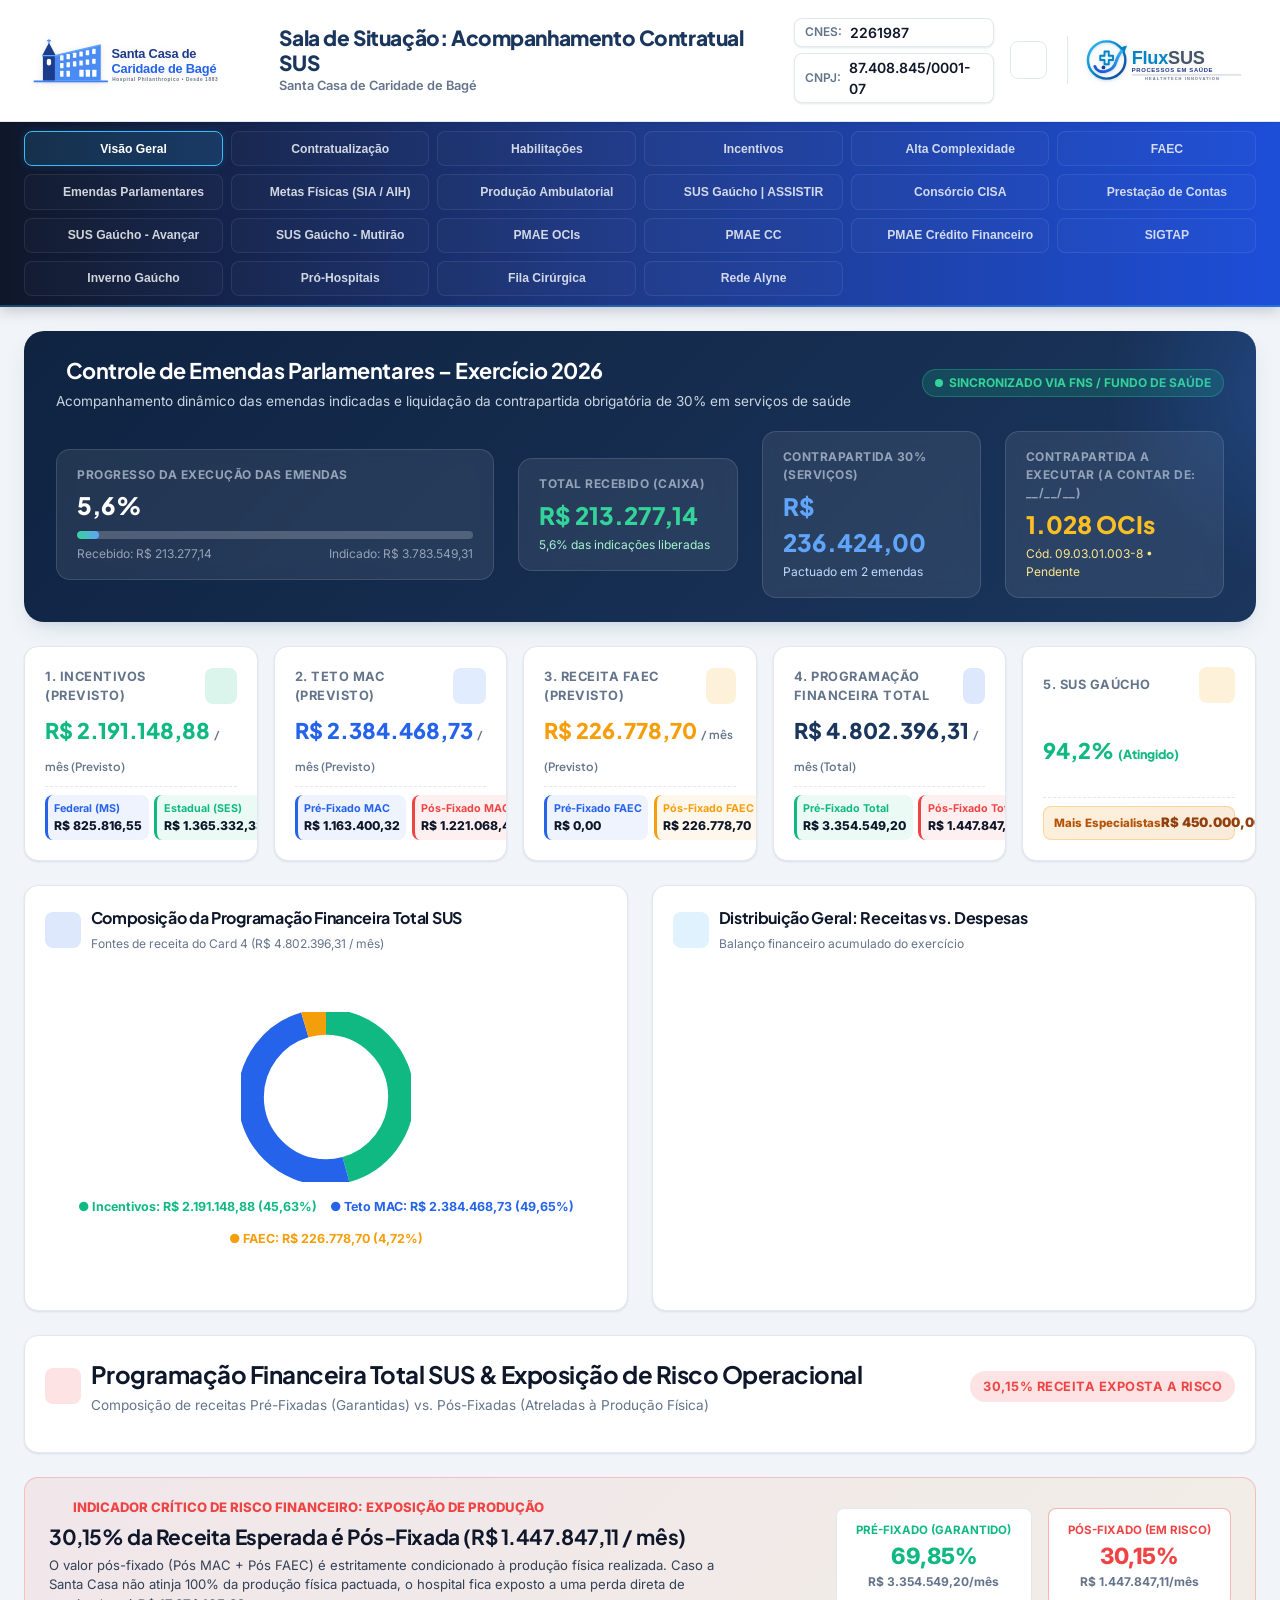
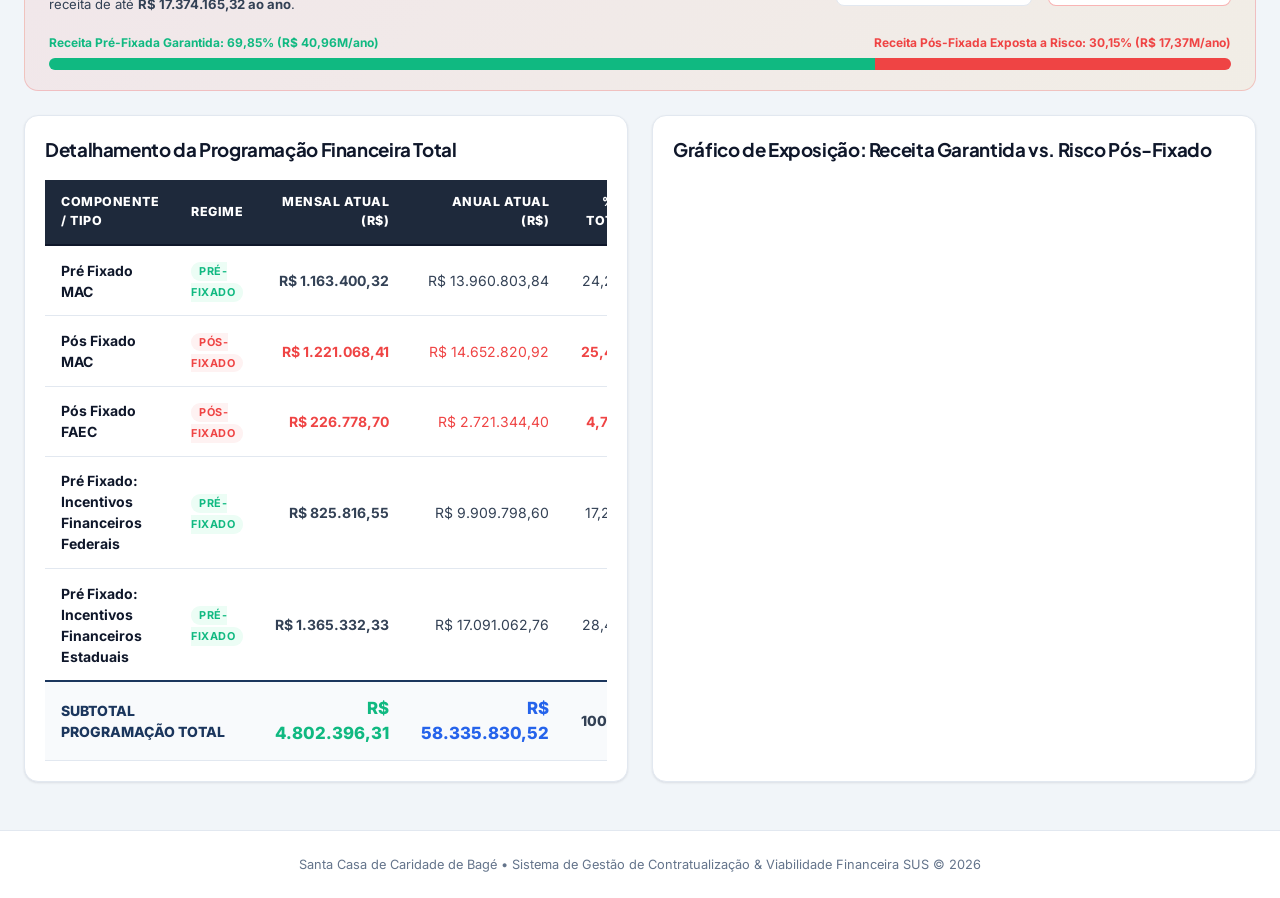
==== index.html @ f595f4ec "feat(pdf): adicionar destaque amarelo na competencia do relatorio oficial" ====
<!DOCTYPE html>
<html lang="pt-BR" data-theme="light">
<head>
  <meta charset="UTF-8">
  <meta name="viewport" content="width=device-width, initial-scale=1.0">
  <title>Sala de Situação: Acompanhamento Contratual SUS - Santa Casa de Bagé</title>
  <!-- Google Fonts & Chart.js -->
  <link rel="stylesheet" href="style.css?v=20260924_1">
  <script src="https://cdn.jsdelivr.net/npm/chart.js@4.4.1/dist/chart.umd.min.js"></script>
  <!-- Lucide Icons -->
  <script src="https://unpkg.com/lucide@latest"></script>
  <script>
    function switchTab(targetRef, tabId) {
      try {
        var idToActivate = typeof targetRef === 'string' ? targetRef : tabId;
        if (!idToActivate) return;

        // 1. Esconder todos os painéis
        var panes = document.querySelectorAll('.tab-pane');
        for (var i = 0; i < panes.length; i++) {
          panes[i].style.display = 'none';
          panes[i].classList.remove('active');
        }

        // 2. Desativar todos os botões da barra superior
        var btns = document.querySelectorAll('.tab-btn');
        for (var j = 0; j < btns.length; j++) {
          btns[j].classList.remove('active');
        }

        // 3. Exibir o painel alvo
        var targetPane = document.getElementById(idToActivate);
        if (targetPane) {
          targetPane.style.display = 'block';
          targetPane.classList.add('active');
        }

        // 4. Ativar o botão correto
        var activeBtn = null;
        if (targetRef && targetRef.nodeType === 1) {
          activeBtn = targetRef.closest ? targetRef.closest('.tab-btn') : targetRef;
        }
        if (!activeBtn) {
          activeBtn = document.querySelector('.tab-btn[data-tab="' + idToActivate + '"]');
        }
        if (activeBtn) {
          activeBtn.classList.add('active');
        }

        // 5. Suporte para especialidades do ASSISTIR & Gráficos da Visão Geral
        if (idToActivate === 'tab-overview' && typeof window.initOverviewCharts === 'function') {
          try { window.initOverviewCharts(); } catch (e) {}
        }
        if (idToActivate === 'tab-assistir' && typeof window.renderAssistirAmbulatorio === 'function') {
        if (typeof window.renderAssistirSidebar === 'function') window.renderAssistirSidebar();
          try {
            window.renderAssistirAmbulatorio(window.currentAssistirKey || 'cardiologia');
          } catch (e) {}
        }
        if (idToActivate === 'tab-cisa') {
          if (typeof window.renderCisaSidebar === 'function') window.renderCisaSidebar();
          if (typeof window.renderCisaServico === 'function') {
            try {
              window.renderCisaServico(window.currentCisaKey || 'todas');
            } catch (e) {}
          }
        }
        if (idToActivate === 'tab-relatorio' && typeof window.initOciTab === 'function') {
          try {
            window.initOciTab();
          } catch (e) {}
        }
        if (idToActivate === 'tab-pro-hospitais' && typeof window.initPphTab === 'function') {
          try {
            window.initPphTab();
          } catch (e) {}
        }
        if (idToActivate === 'tab-pro-hospitais' && typeof window.initPphTab === 'function') {
          try {
            window.initPphTab();
          } catch (e) {}
        }
        if (idToActivate === 'tab-sus-gaucho-mutirao' && typeof window.initMutiraoTab === 'function') {
          try {
            window.initMutiraoTab();
          } catch (e) {}
        }
        if (idToActivate === 'tab-contratualizacao' && typeof window.initCtzTab === 'function') {
          try {
            window.initCtzTab();
          } catch (e) {}
        }

        // 6. Atualizar ícones do Lucide
        if (window.lucide && typeof lucide.createIcons === 'function') {
          try { lucide.createIcons(); } catch (e) {}
        }

        window.dispatchEvent(new Event('resize'));
      } catch (err) {
        console.error('Erro switchTab:', err);
      }
    }
    window.switchTab = switchTab;

    /* PADRÃO DE CABEÇALHO FIXO
       Expõe a altura real do cabeçalho do app como variável CSS global
       (--app-header-h) no elemento raiz. Qualquer barra 'sticky' interna de
       uma aba pode usar top:var(--app-header-h) (ou calc(...)) para encaixar
       logo abaixo do cabeçalho em vez de sumir atrás dele.
       switchTab dispara 'resize', então também recalibra ao trocar de aba;
       o cabeçalho é responsivo e pode mudar de altura ao redimensionar. */
    function syncAppHeaderH() {
      var h = document.querySelector('.main-header');
      if (!h) return;
      document.documentElement.style.setProperty('--app-header-h', Math.round(h.getBoundingClientRect().height) + 'px');
    }
    window.addEventListener('resize', syncAppHeaderH);
    window.addEventListener('load', syncAppHeaderH);
    if (document.readyState !== 'loading') syncAppHeaderH();
    else document.addEventListener('DOMContentLoaded', syncAppHeaderH);
    window.syncAppHeaderH = syncAppHeaderH;

    function checkUrlHashTab() {
      var hash = window.location.hash ? window.location.hash.replace('#', '') : '';
      if (!hash) {
        var params = new URLSearchParams(window.location.search);
        hash = params.get('tab');
      }
      if (hash) {
        var tabId = hash.startsWith('tab-') ? hash : ('tab-' + hash);
        var targetPane = document.getElementById(tabId);
        if (targetPane) {
          switchTab(null, tabId);
        }
      }
    }
    window.addEventListener('DOMContentLoaded', checkUrlHashTab);
    window.addEventListener('hashchange', checkUrlHashTab);
  </script>
</head>
<body>
  <div class="app-container">
    <!-- Header & Branding Bar -->
    <header class="main-header">
      <div class="header-inner">
        <div class="brand-section">
          <img src="logo.svg" alt="Santa Casa de Caridade de Bagé" class="brand-logo-img">
          <div class="brand-title-wrap">
            <h1>Sala de Situação: Acompanhamento Contratual SUS</h1>
            <div class="subtitle">
              <span>Santa Casa de Caridade de Bagé</span>
            </div>
          </div>
        </div>

        <div class="header-controls">
          <!-- Container empilhado verticalmente: identificação da instituição -->
          <div style="display: flex; flex-direction: column; gap: 0.35rem;">
            <div class="filter-group" style="padding: 0.2rem 0.6rem;">
              <label>CNES:</label>
              <span class="select-control" style="cursor: default;">2261987</span>
            </div>

            <div class="filter-group" style="padding: 0.2rem 0.6rem;">
              <label>CNPJ:</label>
              <span class="select-control" style="cursor: default;">87.408.845/0001-07</span>
            </div>
          </div>

          <button class="btn-icon" id="themeToggleBtn" onclick="toggleTheme()" title="Alternar Tema Claro/Escuro">
            <i data-lucide="moon"></i>
          </button>

          <div class="fluxsus-logo-wrap" style="display: flex; align-items: center; border-left: 1px solid var(--border-color); padding-left: 0.85rem; margin-left: 0.25rem;">
            <img src="logo_fluxsus.svg" alt="FluxSUS - Processos em Saúde" style="height: 48px; width: auto; filter: drop-shadow(0 1px 3px rgba(0,0,0,0.08));">
          </div>
        </div>
      </div>
    </header>

    <!-- Navigation Tabs Bar -->
    <div class="nav-tabs-wrapper">
      <nav class="nav-tabs">
        <button class="tab-btn active" data-tab="tab-overview" onclick="switchTab(this, 'tab-overview')">
          <i data-lucide="layout-dashboard"></i> Visão Geral
        </button>
        <button class="tab-btn" data-tab="tab-contratualizacao" onclick="switchTab(this, 'tab-contratualizacao')">
          <i data-lucide="file-text"></i> Contratualização
        </button>
        <button class="tab-btn" data-tab="tab-habilitacoes" onclick="switchTab(this, 'tab-habilitacoes')">
          <i data-lucide="file-check"></i> Habilitações
        </button>
        <button class="tab-btn" data-tab="tab-incentivos" onclick="switchTab(this, 'tab-incentivos')">
          <i data-lucide="award"></i> Incentivos
        </button>
        <button class="tab-btn" data-tab="tab-alta-complexidade" onclick="switchTab(this, 'tab-alta-complexidade')">
          <i data-lucide="zap"></i> Alta Complexidade
        </button>
        <button class="tab-btn" data-tab="tab-faec" onclick="switchTab(this, 'tab-faec')">
          <i data-lucide="pie-chart"></i> FAEC
        </button>
        <button class="tab-btn" data-tab="tab-emendas" onclick="switchTab(this, 'tab-emendas')">
          <i data-lucide="landmark"></i> Emendas Parlamentares
        </button>
        <button class="tab-btn" data-tab="tab-metas" onclick="switchTab(this, 'tab-metas')">
          <i data-lucide="target"></i> Metas Físicas (SIA / AIH)
        </button>
        <button class="tab-btn" data-tab="tab-producao-ambulatorial" onclick="switchTab(this, 'tab-producao-ambulatorial')">
          <i data-lucide="activity"></i> Produção Ambulatorial
        </button>
        <button class="tab-btn" data-tab="tab-assistir" onclick="switchTab(this, 'tab-assistir')">
          <i data-lucide="stethoscope"></i> SUS Gaúcho | ASSISTIR
        </button>
        <button class="tab-btn" data-tab="tab-cisa" onclick="switchTab(this, 'tab-cisa')">
          <i data-lucide="building-2"></i> Consórcio CISA
        </button>
        <button class="tab-btn" data-tab="tab-prestacao-contas" onclick="switchTab(this, 'tab-prestacao-contas')">
          <i data-lucide="file-check"></i> Prestação de Contas
        </button>
        <button class="tab-btn" data-tab="tab-sus-gaucho-avancar" onclick="switchTab(this, 'tab-sus-gaucho-avancar')">
          <i data-lucide="shield-check"></i> SUS Gaúcho - Avançar
        </button>
        <button class="tab-btn" data-tab="tab-sus-gaucho-mutirao" onclick="switchTab(this, 'tab-sus-gaucho-mutirao')">
          <i data-lucide="sparkles"></i> SUS Gaúcho - Mutirão
        </button>
        <button class="tab-btn" data-tab="tab-relatorio" onclick="switchTab(this, 'tab-relatorio')">
          <i data-lucide="bar-chart-3"></i> PMAE OCIs
        </button>
        <button class="tab-btn" data-tab="tab-especialistas" onclick="switchTab(this, 'tab-especialistas')">
          <i data-lucide="user-plus"></i> PMAE CC
        </button>
        <button class="tab-btn" data-tab="tab-credito" onclick="switchTab(this, 'tab-credito')">
          <i data-lucide="credit-card"></i> PMAE Crédito Financeiro
        </button>
        <button class="tab-btn" data-tab="tab-sigtap" onclick="switchTab(this, 'tab-sigtap')">
          <i data-lucide="database"></i> SIGTAP
        </button>
        <button class="tab-btn" data-tab="tab-srag" onclick="switchTab(this, 'tab-srag')">
          <i data-lucide="snowflake"></i> Inverno Gaúcho
        </button>
        <button class="tab-btn" data-tab="tab-pro-hospitais" onclick="switchTab(this, 'tab-pro-hospitais')">
          <i data-lucide="heart-pulse"></i> Pró-Hospitais
        </button>
        <button class="tab-btn" data-tab="tab-fila-cirurgica" onclick="switchTab(this, 'tab-fila-cirurgica')">
          <i data-lucide="scissors"></i> Fila Cirúrgica
        </button>
        <button class="tab-btn" data-tab="tab-rede-alyne" onclick="switchTab(this, 'tab-rede-alyne')">
          <i data-lucide="baby"></i> Rede Alyne
        </button>
      </nav>
    </div>

    <!-- Main Content Body -->
    <main class="main-content">
      
      <!-- TAB 1: VISÃO GERAL & FLUXO DE CAIXA EM TEMPO REAL -->
      <section id="tab-overview" class="tab-pane active">
        <!-- Live Monitor Banner: Controle de Emendas Parlamentares & Contrapartida 30% -->
        <div class="cashflow-banner">
          <div class="cashflow-header">
            <div>
              <h2 style="color: #FFFFFF; font-size: 1.35rem; display: flex; align-items: center; gap: 0.6rem;">
                <i data-lucide="landmark" style="color: #34D399;"></i>
                Controle de Emendas Parlamentares – Exercício 2026
              </h2>
              <p style="color: #CBD5E1; font-size: 0.85rem; margin-top: 0.2rem;">
                Acompanhamento dinâmico das emendas indicadas e liquidação da contrapartida obrigatória de 30% em serviços de saúde
              </p>
            </div>
            <div class="cashflow-live-badge">
              <span class="pulse-dot"></span>
              Sincronizado via FNS / Fundo de Saúde
            </div>
          </div>

          <div class="cashflow-grid">
            <!-- Item 1: Progresso Geral das Emendas -->
            <div class="cf-item" style="grid-column: span 1;">
              <div class="cf-label">Progresso da Execução das Emendas</div>
              <div class="cf-value" id="cfProgressPercentage">5,6%</div>
              <div class="cf-progress-bar">
                <div class="cf-progress-fill" id="cfProgressBar" style="width: 5.6%;"></div>
              </div>
              <div style="font-size: 0.75rem; color: #94A3B8; margin-top: 0.4rem; display: flex; justify-content: space-between;">
                <span>Recebido: R$ 213.277,14</span>
                <span>Indicado: R$ 3.783.549,31</span>
              </div>
            </div>

            <!-- Item 2: Total Recebido -->
            <div class="cf-item">
              <div class="cf-label">Total Recebido (Caixa)</div>
              <div class="cf-value" style="color: #34D399;">R$ 213.277,14</div>
              <div style="font-size: 0.75rem; color: #A7F3D0; margin-top: 0.2rem;">
                <i data-lucide="check-circle" style="width: 12px; height: 12px; display: inline;"></i> 5,6% das indicações liberadas
              </div>
            </div>

            <!-- Item 3: Contrapartida Obrigatória (30%) -->
            <div class="cf-item">
              <div class="cf-label">Contrapartida 30% (Serviços)</div>
              <div class="cf-value" style="color: #60A5FA;">R$ 236.424,00</div>
              <div style="font-size: 0.75rem; color: #BFDBFE; margin-top: 0.2rem;">
                <i data-lucide="shield-check" style="width: 12px; height: 12px; display: inline;"></i> Pactuado em 2 emendas
              </div>
            </div>

            <!-- Item 4: Pagamento da Contrapartida (A Executar) -->
            <div class="cf-item">
              <div class="cf-label">Contrapartida a Executar (a contar de: __/__/__)</div>
              <div class="cf-value" style="color: #FBBF24;" id="cfSaldoOperacional">1.028 OCIs</div>
              <div style="font-size: 0.75rem; color: #FDE68A; margin-top: 0.2rem;">
                <i data-lucide="activity" style="width: 12px; height: 12px; display: inline;"></i> Cód. 09.03.01.003-8 • Pendente
              </div>
            </div>
          </div>
        </div>

        <!-- Top Executive KPI Cards (5 Categorias com Espaçamento Simétrico) -->
        <div class="grid-5-kpi">
          <!-- Card 1: Incentivos (Previsto) -->
          <div class="card kpi-card">
            <div class="card-header" style="margin-bottom: 0.3rem;">
              <span class="kpi-label">1. Incentivos (Previsto)</span>
              <div class="card-icon" style="background: rgba(16, 185, 129, 0.15); color: var(--success);"><i data-lucide="award"></i></div>
            </div>
            <div class="kpi-value" style="font-size: 1.35rem; color: var(--success); margin-bottom: 0.4rem;">
              <span id="card1SubtotalMensal">R$ 2.191.148,88</span> <span style="font-size: 0.72rem; color: var(--text-muted); font-weight: 600;">/ mês (Previsto)</span>
            </div>
            
            <!-- Divisão Exclusiva por Esfera (Federal vs Estadual) -->
            <div style="display: grid; grid-template-columns: 1fr 1fr; gap: 0.35rem; padding-top: 0.5rem; border-top: 1px dashed var(--border-color); font-size: 0.72rem;">
              <div style="background: rgba(37, 99, 235, 0.08); padding: 0.35rem 0.4rem; border-radius: var(--radius-sm); border-left: 3px solid var(--blue-vibrant);">
                <div style="color: var(--blue-vibrant); font-weight: 700; font-size: 0.67rem; white-space: nowrap; overflow: hidden; text-overflow: ellipsis;">Federal (MS)</div>
                <div style="font-weight: 800; font-size: 0.76rem; color: var(--text-title); white-space: nowrap;" id="card1FedSub">R$ 825.816,55</div>
              </div>
              <div style="background: rgba(16, 185, 129, 0.08); padding: 0.35rem 0.4rem; border-radius: var(--radius-sm); border-left: 3px solid var(--success);">
                <div style="color: var(--success); font-weight: 700; font-size: 0.67rem; white-space: nowrap; overflow: hidden; text-overflow: ellipsis;">Estadual (SES)</div>
                <div style="font-weight: 800; font-size: 0.76rem; color: var(--text-title); white-space: nowrap;" id="card1EstSub">R$ 1.365.332,33</div>
              </div>
            </div>
          </div>

          <!-- Card 2: Teto MAC (Previsto) -->
          <div class="card kpi-card">
            <div class="card-header" style="margin-bottom: 0.3rem;">
              <span class="kpi-label">2. Teto MAC (Previsto)</span>
              <div class="card-icon" style="background: rgba(59, 130, 246, 0.15); color: var(--blue-vibrant);"><i data-lucide="stethoscope"></i></div>
            </div>
            <div class="kpi-value" style="font-size: 1.35rem; color: var(--blue-vibrant); margin-bottom: 0.4rem;">
              R$ 2.384.468,73 <span style="font-size: 0.72rem; color: var(--text-muted); font-weight: 600;">/ mês (Previsto)</span>
            </div>
            
            <!-- Divisão dos Subcards Menores: Pré-Fixado vs Pós-Fixado MAC -->
            <div style="display: grid; grid-template-columns: 1fr 1fr; gap: 0.35rem; padding-top: 0.5rem; border-top: 1px dashed var(--border-color); font-size: 0.72rem;">
              <div style="background: rgba(37, 99, 235, 0.08); padding: 0.35rem 0.4rem; border-radius: var(--radius-sm); border-left: 3px solid var(--blue-vibrant);">
                <div style="color: var(--blue-vibrant); font-weight: 700; font-size: 0.67rem; white-space: nowrap; overflow: hidden; text-overflow: ellipsis;">Pré-Fixado MAC</div>
                <div style="font-weight: 800; font-size: 0.76rem; color: var(--text-title); white-space: nowrap;">R$ 1.163.400,32</div>
              </div>
              <div style="background: rgba(239, 68, 68, 0.08); padding: 0.35rem 0.4rem; border-radius: var(--radius-sm); border-left: 3px solid var(--danger);">
                <div style="color: var(--danger); font-weight: 700; font-size: 0.67rem; white-space: nowrap; overflow: hidden; text-overflow: ellipsis;">Pós-Fixado MAC</div>
                <div style="font-weight: 800; font-size: 0.76rem; color: var(--text-title); white-space: nowrap;">R$ 1.221.068,41</div>
              </div>
            </div>
          </div>

          <!-- Card 3: Receita FAEC (Previsto Exclusivo - Média & Alta Complexidade) -->
          <div class="card kpi-card">
            <div class="card-header" style="margin-bottom: 0.3rem;">
              <span class="kpi-label">3. Receita FAEC (Previsto)</span>
              <div class="card-icon" style="background: rgba(245, 158, 11, 0.15); color: var(--warning);"><i data-lucide="layers"></i></div>
            </div>
            <div class="kpi-value" style="font-size: 1.35rem; color: var(--warning); margin-bottom: 0.4rem;">
              R$ 226.778,70 <span style="font-size: 0.72rem; color: var(--text-muted); font-weight: 600;">/ mês (Previsto)</span>
            </div>
            
            <!-- Divisão dos Subcards Menores do FAEC (Pré vs Pós-Fixado FAEC) -->
            <div style="display: grid; grid-template-columns: 1fr 1fr; gap: 0.35rem; padding-top: 0.5rem; border-top: 1px dashed var(--border-color); font-size: 0.72rem;">
              <div style="background: rgba(37, 99, 235, 0.08); padding: 0.35rem 0.4rem; border-radius: var(--radius-sm); border-left: 3px solid var(--blue-vibrant);">
                <div style="color: var(--blue-vibrant); font-weight: 700; font-size: 0.67rem; white-space: nowrap; overflow: hidden; text-overflow: ellipsis;">Pré-Fixado FAEC</div>
                <div style="font-weight: 800; font-size: 0.76rem; color: var(--text-title); white-space: nowrap;">R$ 0,00</div>
              </div>
              <div style="background: rgba(245, 158, 11, 0.08); padding: 0.35rem 0.4rem; border-radius: var(--radius-sm); border-left: 3px solid var(--warning);">
                <div style="color: var(--warning); font-weight: 700; font-size: 0.67rem; white-space: nowrap; overflow: hidden; text-overflow: ellipsis;">Pós-Fixado FAEC</div>
                <div style="font-weight: 800; font-size: 0.76rem; color: var(--text-title); white-space: nowrap;">R$ 226.778,70</div>
              </div>
            </div>
          </div>

          <!-- Card 4: Programação Financeira Total (Previsto) -->
          <div class="card kpi-card">
            <div class="card-header" style="margin-bottom: 0.3rem;">
              <span class="kpi-label">4. Programação Financeira Total</span>
              <div class="card-icon" style="background: rgba(37, 99, 235, 0.15); color: var(--navy-primary);"><i data-lucide="calculator"></i></div>
            </div>
            <div class="kpi-value" style="font-size: 1.35rem; color: var(--navy-primary); margin-bottom: 0.4rem;">
              R$ 4.802.396,31 <span style="font-size: 0.72rem; color: var(--text-muted); font-weight: 600;">/ mês (Total)</span>
            </div>
            
            <!-- Divisão dos Subcards Menores do Orçamento Total (Pré vs Pós-Fixado Total) -->
            <div style="display: grid; grid-template-columns: 1fr 1fr; gap: 0.35rem; padding-top: 0.5rem; border-top: 1px dashed var(--border-color); font-size: 0.72rem;">
              <div style="background: rgba(16, 185, 129, 0.08); padding: 0.35rem 0.4rem; border-radius: var(--radius-sm); border-left: 3px solid var(--success);">
                <div style="color: var(--success); font-weight: 700; font-size: 0.67rem; white-space: nowrap; overflow: hidden; text-overflow: ellipsis;">Pré-Fixado Total</div>
                <div style="font-weight: 800; font-size: 0.76rem; color: var(--text-title); white-space: nowrap;">R$ 3.354.549,20</div>
              </div>
              <div style="background: rgba(239, 68, 68, 0.08); padding: 0.35rem 0.4rem; border-radius: var(--radius-sm); border-left: 3px solid var(--danger);">
                <div style="color: var(--danger); font-weight: 700; font-size: 0.67rem; white-space: nowrap; overflow: hidden; text-overflow: ellipsis;">Pós-Fixado Total</div>
                <div style="font-weight: 800; font-size: 0.76rem; color: var(--text-title); white-space: nowrap;">R$ 1.447.847,11</div>
              </div>
            </div>
          </div>

          <!-- Card 5: SUS Gaúcho (Destaque Alto Contraste + Especialistas 85%) -->
          <div class="card kpi-card">
            <div class="card-header" style="margin-bottom: 0.3rem;">
              <span class="kpi-label">5. SUS Gaúcho</span>
              <div class="card-icon" style="background: rgba(245, 158, 11, 0.15); color: var(--warning);"><i data-lucide="target"></i></div>
            </div>
            <div class="kpi-value" style="font-size: 1.35rem; color: var(--success); margin-bottom: 0.4rem;">
              94,2% <span style="font-size: 0.78rem; color: var(--success); font-weight: 800;">(Atingido)</span>
            </div>
            
            <!-- Divisão Unificada do Subcard: Mais Especialistas com valor financeiro de exemplo -->
            <div style="padding-top: 0.5rem; border-top: 1px dashed var(--border-color); font-size: 0.72rem;">
              <div style="background: linear-gradient(135deg, rgba(245, 158, 11, 0.15) 0%, rgba(217, 119, 6, 0.15) 100%); padding: 0.4rem 0.6rem; border-radius: var(--radius-sm); border-left: 3px solid #D97706; border: 1px solid rgba(245, 158, 11, 0.3); display: flex; justify-content: space-between; align-items: center;">
                <div style="color: #B45309; font-weight: 800; font-size: 0.72rem; white-space: nowrap;">Mais Especialistas</div>
                <div style="font-weight: 900; font-size: 0.82rem; color: #92400E; white-space: nowrap;">R$ 450.000,00</div>
              </div>
            </div>
          </div>
        </div>

        <!-- Main Comparative Charts Grid -->
        <div class="grid-2">
          <div class="card">
            <div class="card-header">
              <div class="card-title-group">
                <div class="card-icon" style="background: rgba(37, 99, 235, 0.15); color: var(--blue-vibrant);"><i data-lucide="pie-chart"></i></div>
                <div>
                  <h3>Composição da Programação Financeira Total SUS</h3>
                  <span style="font-size: 0.75rem; color: var(--text-muted);">Fontes de receita do Card 4 (R$ 4.802.396,31 / mês)</span>
                </div>
              </div>
            </div>
            <div class="chart-box" style="position: relative; min-height: 320px; width: 100%;">
              <canvas id="chartEvolucaoFaturamento"></canvas>
              <div id="fallbackChartEvolucao" style="position: absolute; top:0; left:0; width: 100%; height: 100%; display: flex; flex-direction: column; align-items: center; justify-content: center; padding: 1rem; pointer-events: none;">
                <svg viewBox="0 0 36 36" style="width: 170px; height: 170px; transform: rotate(-90deg);">
                  <!-- Incentivos: 45.63% (dasharray 45.63 54.37) -->
                  <circle cx="18" cy="18" r="15.915" fill="transparent" stroke="#10B981" stroke-width="5.5" stroke-dasharray="45.63 54.37" stroke-dashoffset="0"></circle>
                  <!-- Teto MAC: 49.65% (dasharray 49.65 50.35) -->
                  <circle cx="18" cy="18" r="15.915" fill="transparent" stroke="#2563EB" stroke-width="5.5" stroke-dasharray="49.65 50.35" stroke-dashoffset="-45.63"></circle>
                  <!-- FAEC: 4.72% (dasharray 4.72 95.28) -->
                  <circle cx="18" cy="18" r="15.915" fill="transparent" stroke="#F59E0B" stroke-width="5.5" stroke-dasharray="4.72 95.28" stroke-dashoffset="-95.28"></circle>
                </svg>
                <div style="margin-top: 1rem; display: flex; gap: 0.8rem; flex-wrap: wrap; justify-content: center; font-size: 0.78rem; font-weight: 800;">
                  <span style="color: #10B981;">â— Incentivos: R$ 2.191.148,88 (45,63%)</span>
                  <span style="color: #2563EB;">â— Teto MAC: R$ 2.384.468,73 (49,65%)</span>
                  <span style="color: #F59E0B;">â— FAEC: R$ 226.778,70 (4,72%)</span>
                </div>
              </div>
            </div>
          </div>

          <div class="card">
            <div class="card-header">
              <div class="card-title-group">
                <div class="card-icon"><i data-lucide="pie-chart"></i></div>
                <div>
                  <h3>Distribuição Geral: Receitas vs. Despesas</h3>
                  <span style="font-size: 0.75rem; color: var(--text-muted);">Balanço financeiro acumulado do exercício</span>
                </div>
              </div>
            </div>
            <div class="chart-box">
              <canvas id="chartGeralReceitaDespesa"></canvas>
            </div>
          </div>
        </div> <!-- Closing grid-2 from line 368 -->
        <!-- PROGRAMAÇÃO FINANCEIRA TOTAL & INDICADOR DE EXPOSIÇÃO DE RISCO -->
        <div class="card" style="margin-bottom: 1.5rem; margin-top: 1.5rem;">
          <div class="card-header" style="flex-wrap: wrap; gap: 1rem;">
            <div class="card-title-group">
              <div class="card-icon" style="background: rgba(239, 68, 68, 0.15); color: var(--danger);"><i data-lucide="shield-alert"></i></div>
              <div>
                <h2>Programação Financeira Total SUS & Exposição de Risco Operacional</h2>
                <span style="font-size: 0.85rem; color: var(--text-muted);">Composição de receitas Pré-Fixadas (Garantidas) vs. Pós-Fixadas (Atreladas à Produção Física)</span>
              </div>
            </div>
            <div class="badge-sus" style="background: rgba(239, 68, 68, 0.15); color: var(--danger); font-size: 0.8rem; padding: 0.35rem 0.8rem;">
              <i data-lucide="alert-triangle" style="width: 13px; height: 13px; display: inline;"></i> 30,15% Receita Exposta a Risco
            </div>
          </div>
        </div>

        <!-- Indicator Highlight Banner: Exposição Operacional Pós-Fixada -->
        <div style="background: linear-gradient(135deg, rgba(239, 68, 68, 0.08) 0%, rgba(245, 158, 11, 0.08) 100%); border: 1px solid rgba(239, 68, 68, 0.25); border-radius: var(--radius-md); padding: 1.25rem 1.5rem; margin-bottom: 1.5rem;">
          <div style="display: flex; justify-content: space-between; align-items: center; flex-wrap: wrap; gap: 1rem;">
            <div style="max-width: 680px;">
              <div style="display: flex; align-items: center; gap: 0.5rem; color: var(--danger); font-weight: 800; font-size: 0.82rem; text-transform: uppercase;">
                <i data-lucide="alert-circle" style="width: 16px; height: 16px;"></i>
                <span>Indicador Crítico de Risco Financeiro: Exposição de Produção</span>
              </div>
              <h3 style="font-size: 1.3rem; margin: 0.2rem 0; color: var(--text-title);">
                30,15% da Receita Esperada é Pós-Fixada (R$ 1.447.847,11 / mês)
              </h3>
              <p style="font-size: 0.82rem; color: var(--text-main); line-height: 1.5;">
                O valor pós-fixado (Pós MAC + Pós FAEC) é estritamente condicionado à produção física realizada. Caso a Santa Casa não atinja 100% da produção física pactuada, o hospital fica exposto a uma perda direta de receita de até <strong>R$ 17.374.165,32 ao ano</strong>.
              </p>
            </div>

            <div style="display: flex; gap: 1rem; align-items: center; flex-wrap: wrap;">
              <!-- Mini Visual Gauge / Comparison -->
              <div style="background: var(--bg-card); padding: 0.85rem 1.2rem; border-radius: var(--radius-sm); border: 1px solid var(--border-color); text-align: center; min-width: 150px;">
                <div style="font-size: 0.72rem; font-weight: 700; color: var(--success); text-transform: uppercase;">Pré-Fixado (Garantido)</div>
                <div style="font-size: 1.4rem; font-weight: 800; color: var(--success);">69,85%</div>
                <div style="font-size: 0.75rem; font-weight: 700; color: var(--text-muted);">R$ 3.354.549,20/mês</div>
              </div>

              <div style="background: var(--bg-card); padding: 0.85rem 1.2rem; border-radius: var(--radius-sm); border: 1px solid rgba(239, 68, 68, 0.4); text-align: center; min-width: 150px;">
                <div style="font-size: 0.72rem; font-weight: 700; color: var(--danger); text-transform: uppercase;">Pós-Fixado (Em Risco)</div>
                <div style="font-size: 1.4rem; font-weight: 800; color: var(--danger);">30,15%</div>
                <div style="font-size: 0.75rem; font-weight: 700; color: var(--text-muted);">R$ 1.447.847,11/mês</div>
              </div>
            </div>
          </div>

          <!-- Thermometer Bar -->
          <div style="margin-top: 1.2rem;">
            <div style="display: flex; justify-content: space-between; font-size: 0.75rem; font-weight: 700; margin-bottom: 0.35rem;">
              <span style="color: var(--success);"><i data-lucide="shield-check" style="width: 13px; height: 13px; display: inline;"></i> Receita Pré-Fixada Garantida: 69,85% (R$ 40,96M/ano)</span>
              <span style="color: var(--danger);"><i data-lucide="alert-triangle" style="width: 13px; height: 13px; display: inline;"></i> Receita Pós-Fixada Exposta a Risco: 30,15% (R$ 17,37M/ano)</span>
            </div>
            <div style="height: 12px; background: var(--border-color); border-radius: 99px; overflow: hidden; display: flex;">
              <div style="width: 69.85%; background: var(--success);" title="Pré-Fixado Garantido: 69.85%"></div>
              <div style="width: 30.15%; background: var(--danger);" title="Pós-Fixado Sujeito a Produção: 30.15%"></div>
            </div>
          </div>
        </div>

        <!-- Detailed Table and Chart Grid -->
        <div class="grid-2">
          <!-- Transcribed Table of Programação Financeira Total -->
          <div class="card">
            <div class="card-header">
              <h3>Detalhamento da Programação Financeira Total</h3>
            </div>
            <div class="table-responsive">
              <table class="data-table">
                <thead>
                  <tr>
                    <th>Componente / Tipo</th>
                    <th>Regime</th>
                    <th style="text-align: right;">Mensal Atual (R$)</th>
                    <th style="text-align: right;">Anual Atual (R$)</th>
                    <th style="text-align: center;">% Total</th>
                  </tr>
                </thead>
                <tbody>
                  <tr>
                    <td class="font-bold">Pré Fixado MAC</td>
                    <td><span class="badge-sus" style="background: var(--success-bg); color: var(--success);">Pré-Fixado</span></td>
                    <td style="text-align: right; font-weight: 700;">R$ 1.163.400,32</td>
                    <td style="text-align: right;">R$ 13.960.803,84</td>
                    <td style="text-align: center;">24,22%</td>
                  </tr>
                  <tr>
                    <td class="font-bold">Pós Fixado MAC</td>
                    <td><span class="badge-sus" style="background: var(--danger-bg); color: var(--danger);">Pós-Fixado</span></td>
                    <td style="text-align: right; font-weight: 700; color: var(--danger);">R$ 1.221.068,41</td>
                    <td style="text-align: right; color: var(--danger);">R$ 14.652.820,92</td>
                    <td style="text-align: center; font-weight: 700; color: var(--danger);">25,43%</td>
                  </tr>
                  <tr>
                    <td class="font-bold">Pós Fixado FAEC</td>
                    <td><span class="badge-sus" style="background: var(--danger-bg); color: var(--danger);">Pós-Fixado</span></td>
                    <td style="text-align: right; font-weight: 700; color: var(--danger);">R$ 226.778,70</td>
                    <td style="text-align: right; color: var(--danger);">R$ 2.721.344,40</td>
                    <td style="text-align: center; font-weight: 700; color: var(--danger);">4,72%</td>
                  </tr>
                  <tr>
                    <td class="font-bold">Pré Fixado: Incentivos Financeiros Federais</td>
                    <td><span class="badge-sus" style="background: var(--success-bg); color: var(--success);">Pré-Fixado</span></td>
                    <td style="text-align: right; font-weight: 700;">R$ 825.816,55</td>
                    <td style="text-align: right;">R$ 9.909.798,60</td>
                    <td style="text-align: center;">17,20%</td>
                  </tr>
                  <tr>
                    <td class="font-bold">Pré Fixado: Incentivos Financeiros Estaduais</td>
                    <td><span class="badge-sus" style="background: var(--success-bg); color: var(--success);">Pré-Fixado</span></td>
                    <td style="text-align: right; font-weight: 700;">R$ 1.365.332,33</td>
                    <td style="text-align: right;">R$ 17.091.062,76</td>
                    <td style="text-align: center;">28,43%</td>
                  </tr>
                </tbody>
                <tfoot>
                  <tr style="background: var(--bg-card-hover); font-weight: 800; border-top: 2px solid var(--navy-primary);">
                    <td colspan="2" style="color: var(--navy-primary);">SUBTOTAL PROGRAMAÇÃO TOTAL</td>
                    <td style="text-align: right; color: var(--success); font-size: 1.05rem;">R$ 4.802.396,31</td>
                    <td style="text-align: right; color: var(--blue-vibrant); font-size: 1.05rem;">R$ 58.335.830,52</td>
                    <td style="text-align: center;">100,0%</td>
                  </tr>
                </tfoot>
              </table>
            </div>
          </div>

          <!-- Chart of Pré vs Pós Fixado -->
          <div class="card">
            <div class="card-header">
              <h3>Gráfico de Exposição: Receita Garantida vs. Risco Pós-Fixado</h3>
            </div>
            <div class="chart-box">
              <canvas id="chartPreVsPosFixado"></canvas>
            </div>
          </div>
        </div>
      </section>

      <!-- TAB 2: DRE RECEITAS SUS (4 GRANDES GRUPOS + SUBGRÁFICOS) -->
      <section id="tab-receitas" class="tab-pane">
        <div class="card" style="margin-bottom: 1.5rem;">
          <div class="card-header">
            <div class="card-title-group">
              <div class="card-icon" style="background: var(--success-bg); color: var(--success);"><i data-lucide="trending-up"></i></div>
              <div>
                <h2>Estrutura Geral de Receitas SUS - 4 Grandes Grupos</h2>
                <span style="font-size: 0.85rem; color: var(--text-muted);">Clique em uma fatia do gráfico de pizza para detalhar o subgráfico do grupo</span>
              </div>
            </div>
            <div class="badge-sus" style="background: var(--success-bg); color: var(--success);">Total: R$ 4.350.000 / mês</div>
          </div>
        </div>

        <div class="grid-2">
          <!-- Gráfico de Pizza Master Receitas -->
          <div class="card">
            <div class="card-header">
              <h3>Gráfico Principal: Composição das Receitas</h3>
            </div>
            <div class="chart-box">
              <canvas id="chartReceitasMaster"></canvas>
            </div>
          </div>

          <!-- Subgráfico Dinâmico por Tipo de Receita -->
          <div class="card">
            <div class="pie-drilldown-header">
              <div class="drilldown-title">
                <i data-lucide="layers"></i>
                <span id="receitaSubchartTitle">Subgráfico: Detalhamento de Incentivos</span>
              </div>
              <span class="drilldown-hint">Selecione o grupo acima</span>
            </div>

            <div class="category-pills">
              <button class="pill-btn active" onclick="loadReceitaSubchart('incentivos', this)">Incentivos</button>
              <button class="pill-btn" onclick="loadReceitaSubchart('ambulatorial', this)">Ambulatorial</button>
              <button class="pill-btn" onclick="loadReceitaSubchart('hospitalar', this)">Hospitalar</button>
              <button class="pill-btn" onclick="loadReceitaSubchart('alta_complexidade', this)">Alta Complexidade</button>
            </div>

            <div class="chart-box">
              <canvas id="chartReceitasSub"></canvas>
            </div>
          </div>
        </div>

        <!-- Tabela Detalhada de Receitas -->
        <div class="card">
          <div class="card-header">
            <h3>Tabela Analítica de Receitas SUS</h3>
          </div>
          <div class="table-responsive">
            <table class="data-table">
              <thead>
                <tr>
                  <th>Grupo de Receita</th>
                  <th>Subgrupo / Fonte</th>
                  <th>Valor Contratado / Mês</th>
                  <th>Valor Realizado (Jul/26)</th>
                  <th>% do Total</th>
                  <th>Status de Execução</th>
                </tr>
              </thead>
              <tbody id="tableBodyReceitas">
                <!-- Javascript populated -->
              </tbody>
            </table>
          </div>
        </div>
      </section>

      <!-- TAB INCENTIVOS: CONSULTA LINHA A LINHA DOS INCENTIVOS FEDERAIS E ESTADUAIS -->
      <section id="tab-incentivos" class="tab-pane">
        <div class="card" style="margin-bottom: 1.5rem;">
          <div class="card-header" style="flex-wrap: wrap; gap: 1rem;">
            <div class="card-title-group">
              <div class="card-icon" style="background: var(--success-bg); color: var(--success);"><i data-lucide="award"></i></div>
              <div>
                <h2>Incentivos Contratualizados SUS - Consulta Linha a Linha</h2>
                <span style="font-size: 0.85rem; color: var(--text-muted);">Demonstrativo discriminado de repasses pré-fixados federais e estaduais da Santa Casa de Bagé</span>
              </div>
            </div>

            <button class="btn-primary" onclick="openAddIncentiveModal()">
              <i data-lucide="plus-circle"></i>
              <span>+ Adicionar Novo Incentivo</span>
            </button>
          </div>
        </div>

        <!-- Metric Summary Header Cards -->
        <div class="grid-4" style="grid-template-columns: repeat(auto-fit, minmax(220px, 1fr)); margin-bottom: 1.5rem;">
          <div class="card kpi-card">
            <div class="card-header">
              <span class="kpi-label">Subtotal Mensal Atual</span>
              <div class="card-icon" style="background: var(--success-bg); color: var(--success);"><i data-lucide="calendar"></i></div>
            </div>
            <div class="kpi-value" style="color: var(--success);" id="incSubtotalMensalText">R$ 825.816,55</div>
            <div class="kpi-subtext trend-up">
              <i data-lucide="check-circle"></i>
              <span>Repasses Pré-Fixados Federais</span>
            </div>
          </div>

          <div class="card kpi-card">
            <div class="card-header">
              <span class="kpi-label">Subtotal Anual Atual</span>
              <div class="card-icon" style="background: rgba(59, 130, 246, 0.15); color: var(--blue-vibrant);"><i data-lucide="trending-up"></i></div>
            </div>
            <div class="kpi-value" style="color: var(--blue-vibrant);" id="incSubtotalAnualText">R$ 9.909.798,60</div>
            <div class="kpi-subtext trend-up">
              <i data-lucide="shield-check"></i>
              <span>Acumulado de 12 Meses</span>
            </div>
          </div>

          <div class="card kpi-card">
            <div class="card-header">
              <span class="kpi-label">Componente Maior Valor</span>
              <div class="card-icon" style="background: rgba(139, 92, 246, 0.15); color: var(--purple);"><i data-lucide="award"></i></div>
            </div>
            <div class="kpi-value" style="font-size: 1.3rem;">IAC (53,5%)</div>
            <div class="kpi-subtext trend-neutral">
              <span>R$ 441.458,04 / mês</span>
            </div>
          </div>

          <div class="card kpi-card">
            <div class="card-header">
              <span class="kpi-label">Total de Linhas Ativas</span>
              <div class="card-icon" style="background: var(--cyan-light); color: var(--cyan-accent);"><i data-lucide="list"></i></div>
            </div>
            <div class="kpi-value" id="incTotalLinhasCount">6 Incentivos</div>
            <div class="kpi-subtext trend-up">
              <i data-lucide="check-circle"></i>
              <span>100% Homologados MS</span>
            </div>
          </div>
        </div>

        <!-- Incentives Main Data Table -->
        <div class="card">
          <div class="card-header">
            <h3>Discriminação Linha a Linha dos Incentivos</h3>
            <div style="display: flex; gap: 0.5rem; align-items: center;">
              <input type="text" id="searchIncentivo" placeholder="Buscar por incentivo..." onkeyup="filterIncentivesTable()" style="padding: 0.4rem 0.8rem; border-radius: var(--radius-sm); border: 1px solid var(--border-color); font-size: 0.85rem; outline: none; background: var(--bg-card); color: var(--text-title);">
            </div>
          </div>

          <div class="table-responsive">
            <table class="data-table">
              <thead>
                <tr style="background: #334155; color: #FFFFFF; font-weight: 800;">
                  <th style="width: 100px; text-align: center; color: #FFFFFF;">Classific.</th>
                  <th style="min-width: 240px; color: #FFFFFF;">Nome do Incentivo</th>
                  <th style="min-width: 190px; color: #FFFFFF;">Sub-Tipo / Especificação</th>
                  <th style="width: 110px; text-align: center; color: #FFFFFF;">Tipo Pagamento</th>
                  <th style="width: 230px; color: #FFFFFF;">Norma Legal / Legislação</th>
                  <th style="width: 80px; text-align: center; color: #FFFFFF;">Nº Parc.</th>
                  <th style="width: 130px; text-align: right; color: #FFFFFF;">Valor Parcela</th>
                  <th style="width: 140px; text-align: right; color: #FFFFFF;">Valor Anual</th>
                  <th style="width: 60px; text-align: center; color: #FFFFFF;">Ações</th>
                </tr>
              </thead>
              <tbody id="tableBodyIncentivos">
                <!-- Javascript Populated -->
              </tbody>
            </table>
          </div>
        </div>
      </section>

      <!-- TAB 4: AMBULATÓRIOS PROGRAMA ASSISTIR / RS -->
      <section id="tab-assistir" class="tab-pane">
        <div class="card" style="margin-bottom: 1.5rem;">
          <div class="card-header" style="flex-wrap: wrap; gap: 1rem; justify-content: space-between; align-items: center;">
            <div class="card-title-group">
              <div class="card-icon" style="background: rgba(37, 99, 235, 0.15); color: var(--blue-vibrant);"><i data-lucide="stethoscope"></i></div>
              <div>
                <h2>Ambulatórios de Especialidades - Programa ASSISTIR / RS</h2>
                <span style="font-size: 0.85rem; color: var(--text-muted);">Gestão de Metas Contratualizadas, Equipes Multiprofissionais e Controle de Produção Mensal</span>
              </div>
            </div>

            <!-- Botões de Alternância: Estudo de Viabilidade Financeira vs Ficha da Portaria -->
            <div style="display: flex; align-items: center; gap: 0.65rem; flex-wrap: wrap;" id="assistir-view-mode-buttons">
              <button class="btn-period active-period" id="btn-view-viabilidade" onclick="setAssistirViewMode('viabilidade')" style="padding: 0.55rem 1.15rem; border-radius: 8px; font-size: 0.84rem; font-weight: 700; cursor: pointer; display: flex; align-items: center; gap: 0.45rem; transition: var(--transition); border: 1px solid var(--blue-vibrant); background: var(--blue-vibrant); color: #FFFFFF; box-shadow: 0 2px 8px rgba(37,99,235,0.3);">
                <i data-lucide="scale" style="width: 16px; height: 16px;"></i>
                Estudo de Viabilidade Financeira
              </button>
              <button class="btn-period" id="btn-view-portaria" onclick="setAssistirViewMode('portaria')" style="padding: 0.55rem 1.15rem; border-radius: 8px; font-size: 0.84rem; font-weight: 700; cursor: pointer; display: flex; align-items: center; gap: 0.45rem; transition: var(--transition); border: 1px solid var(--border-color); background: var(--bg-card); color: var(--text-muted);">
                <i data-lucide="file-text" style="width: 16px; height: 16px;"></i>
                Ficha Técnica (Portaria)
              </button>
            </div>
          </div>
        </div>

        <!-- Master Layout: Left Sidebar + Main Specialty Panel -->
        <div style="display: grid; grid-template-columns: 280px 1fr; gap: 1.5rem;">
          
          <!-- LEFT SIDEBAR: SELETOR DE AMBULATÓRIOS (CANTO ESQUERDO) -->
          <div class="card" style="padding: 1rem; align-self: start; display: flex; flex-direction: column; gap: 0.75rem; max-height: 850px; overflow: hidden;">
            <h3 style="font-size: 0.85rem; text-transform: uppercase; color: var(--navy-primary); font-weight: 800; margin: 0 0 0.2rem 0; letter-spacing: 0.5px;">
              Especialidades ASSISTIR
            </h3>
            <div id="assistirSidebarNav" style="display: flex; flex-direction: column; gap: 0.4rem; overflow-y: auto; padding-right: 0.25rem; flex-grow: 1;">
<div style="margin-bottom: 0.5rem;">
    <div style="font-size: 0.72rem; font-weight: 800; color: var(--text-muted); text-transform: uppercase; margin-bottom: 0.4rem; letter-spacing: 0.5px;">Homologados</div>
    <div style="display: flex; flex-direction: column; gap: 0.35rem;">
      <button class="pill-btn active" data-key="cardiologia" style="width: 100%; text-align: left; padding: 0.55rem 0.75rem; border-radius: var(--radius-sm); font-size: 0.8rem; display: flex; align-items: center; justify-content: space-between;" onclick="switchAssistirAmbulatorio('cardiologia', this)">
        <span style="display: flex; align-items: center; gap: 0.5rem; white-space: nowrap; overflow: hidden; text-overflow: ellipsis; max-width: 180px;">
          <i data-lucide="heart-pulse" style="width: 14px; height: 14px; flex-shrink: 0;"></i> 
          <span>Cardiologia</span>
        </span>
        <span class="badge-sus" style="background: rgba(37, 99, 235, 0.1); color: var(--blue-vibrant); font-size: 0.58rem; padding: 0.1rem 0.35rem; border-radius: 3px; font-weight: 700; flex-shrink: 0;">TAB. 18</span>
      </button>
      <button class="pill-btn " data-key="cirurgia_bariatrica" style="width: 100%; text-align: left; padding: 0.55rem 0.75rem; border-radius: var(--radius-sm); font-size: 0.8rem; display: flex; align-items: center; justify-content: space-between;" onclick="switchAssistirAmbulatorio('cirurgia_bariatrica', this)">
        <span style="display: flex; align-items: center; gap: 0.5rem; white-space: nowrap; overflow: hidden; text-overflow: ellipsis; max-width: 180px;">
          <i data-lucide="activity" style="width: 14px; height: 14px; flex-shrink: 0;"></i> 
          <span>Cirurgia Bariátrica</span>
        </span>
        <span class="badge-sus" style="background: rgba(37, 99, 235, 0.1); color: var(--blue-vibrant); font-size: 0.58rem; padding: 0.1rem 0.35rem; border-radius: 3px; font-weight: 700; flex-shrink: 0;">TAB. 28</span>
      </button>
      <button class="pill-btn " data-key="cirurgia_geral" style="width: 100%; text-align: left; padding: 0.55rem 0.75rem; border-radius: var(--radius-sm); font-size: 0.8rem; display: flex; align-items: center; justify-content: space-between;" onclick="switchAssistirAmbulatorio('cirurgia_geral', this)">
        <span style="display: flex; align-items: center; gap: 0.5rem; white-space: nowrap; overflow: hidden; text-overflow: ellipsis; max-width: 180px;">
          <i data-lucide="scissors" style="width: 14px; height: 14px; flex-shrink: 0;"></i> 
          <span>Cirurgia Geral (prioritário)</span>
        </span>
        <span class="badge-sus" style="background: rgba(37, 99, 235, 0.1); color: var(--blue-vibrant); font-size: 0.58rem; padding: 0.1rem 0.35rem; border-radius: 3px; font-weight: 700; flex-shrink: 0;">PRIORITARIO</span>
      </button>
      <button class="pill-btn " data-key="cirurgia_toracica" style="width: 100%; text-align: left; padding: 0.55rem 0.75rem; border-radius: var(--radius-sm); font-size: 0.8rem; display: flex; align-items: center; justify-content: space-between;" onclick="switchAssistirAmbulatorio('cirurgia_toracica', this)">
        <span style="display: flex; align-items: center; gap: 0.5rem; white-space: nowrap; overflow: hidden; text-overflow: ellipsis; max-width: 180px;">
          <i data-lucide="activity" style="width: 14px; height: 14px; flex-shrink: 0;"></i> 
          <span>Cirurgia Torácica</span>
        </span>
        <span class="badge-sus" style="background: rgba(37, 99, 235, 0.1); color: var(--blue-vibrant); font-size: 0.58rem; padding: 0.1rem 0.35rem; border-radius: 3px; font-weight: 700; flex-shrink: 0;">TAB. 23</span>
      </button>
      <button class="pill-btn " data-key="cirurgia_vascular" style="width: 100%; text-align: left; padding: 0.55rem 0.75rem; border-radius: var(--radius-sm); font-size: 0.8rem; display: flex; align-items: center; justify-content: space-between;" onclick="switchAssistirAmbulatorio('cirurgia_vascular', this)">
        <span style="display: flex; align-items: center; gap: 0.5rem; white-space: nowrap; overflow: hidden; text-overflow: ellipsis; max-width: 180px;">
          <i data-lucide="activity" style="width: 14px; height: 14px; flex-shrink: 0;"></i> 
          <span>Cirurgia Vascular</span>
        </span>
        <span class="badge-sus" style="background: rgba(37, 99, 235, 0.1); color: var(--blue-vibrant); font-size: 0.58rem; padding: 0.1rem 0.35rem; border-radius: 3px; font-weight: 700; flex-shrink: 0;">TAB. 27</span>
      </button>
      <button class="pill-btn " data-key="bucomaxilofacial" style="width: 100%; text-align: left; padding: 0.55rem 0.75rem; border-radius: var(--radius-sm); font-size: 0.8rem; display: flex; align-items: center; justify-content: space-between;" onclick="switchAssistirAmbulatorio('bucomaxilofacial', this)">
        <span style="display: flex; align-items: center; gap: 0.5rem; white-space: nowrap; overflow: hidden; text-overflow: ellipsis; max-width: 180px;">
          <i data-lucide="smile" style="width: 14px; height: 14px; flex-shrink: 0;"></i> 
          <span>Cirurgia e Traumatologia Bucomaxilofacial</span>
        </span>
        <span class="badge-sus" style="background: rgba(37, 99, 235, 0.1); color: var(--blue-vibrant); font-size: 0.58rem; padding: 0.1rem 0.35rem; border-radius: 3px; font-weight: 700; flex-shrink: 0;">TAB. 10</span>
      </button>
      <button class="pill-btn " data-key="cirurgias_processo_transexualizador" style="width: 100%; text-align: left; padding: 0.55rem 0.75rem; border-radius: var(--radius-sm); font-size: 0.8rem; display: flex; align-items: center; justify-content: space-between;" onclick="switchAssistirAmbulatorio('cirurgias_processo_transexualizador', this)">
        <span style="display: flex; align-items: center; gap: 0.5rem; white-space: nowrap; overflow: hidden; text-overflow: ellipsis; max-width: 180px;">
          <i data-lucide="scissors" style="width: 14px; height: 14px; flex-shrink: 0;"></i> 
          <span>Cirurgias do Processo Transexualizador</span>
        </span>
        <span class="badge-sus" style="background: rgba(37, 99, 235, 0.1); color: var(--blue-vibrant); font-size: 0.58rem; padding: 0.1rem 0.35rem; border-radius: 3px; font-weight: 700; flex-shrink: 0;">TAB. 31</span>
      </button>
      <button class="pill-btn " data-key="proctologia" style="width: 100%; text-align: left; padding: 0.55rem 0.75rem; border-radius: var(--radius-sm); font-size: 0.8rem; display: flex; align-items: center; justify-content: space-between;" onclick="switchAssistirAmbulatorio('proctologia', this)">
        <span style="display: flex; align-items: center; gap: 0.5rem; white-space: nowrap; overflow: hidden; text-overflow: ellipsis; max-width: 180px;">
          <i data-lucide="activity" style="width: 14px; height: 14px; flex-shrink: 0;"></i> 
          <span>Coloproctologia (Proctologia)</span>
        </span>
        <span class="badge-sus" style="background: rgba(37, 99, 235, 0.1); color: var(--blue-vibrant); font-size: 0.58rem; padding: 0.1rem 0.35rem; border-radius: 3px; font-weight: 700; flex-shrink: 0;">TAB. 24</span>
      </button>
      <button class="pill-btn " data-key="dermatologia" style="width: 100%; text-align: left; padding: 0.55rem 0.75rem; border-radius: var(--radius-sm); font-size: 0.8rem; display: flex; align-items: center; justify-content: space-between;" onclick="switchAssistirAmbulatorio('dermatologia', this)">
        <span style="display: flex; align-items: center; gap: 0.5rem; white-space: nowrap; overflow: hidden; text-overflow: ellipsis; max-width: 180px;">
          <i data-lucide="sparkles" style="width: 14px; height: 14px; flex-shrink: 0;"></i> 
          <span>Dermatologia</span>
        </span>
        <span class="badge-sus" style="background: rgba(37, 99, 235, 0.1); color: var(--blue-vibrant); font-size: 0.58rem; padding: 0.1rem 0.35rem; border-radius: 3px; font-weight: 700; flex-shrink: 0;">TAB. 4</span>
      </button>
      <button class="pill-btn " data-key="endocrinologia" style="width: 100%; text-align: left; padding: 0.55rem 0.75rem; border-radius: var(--radius-sm); font-size: 0.8rem; display: flex; align-items: center; justify-content: space-between;" onclick="switchAssistirAmbulatorio('endocrinologia', this)">
        <span style="display: flex; align-items: center; gap: 0.5rem; white-space: nowrap; overflow: hidden; text-overflow: ellipsis; max-width: 180px;">
          <i data-lucide="activity" style="width: 14px; height: 14px; flex-shrink: 0;"></i> 
          <span>Endocrinologia</span>
        </span>
        <span class="badge-sus" style="background: rgba(37, 99, 235, 0.1); color: var(--blue-vibrant); font-size: 0.58rem; padding: 0.1rem 0.35rem; border-radius: 3px; font-weight: 700; flex-shrink: 0;">TAB. 13</span>
      </button>
      <button class="pill-btn " data-key="gastroenterologia" style="width: 100%; text-align: left; padding: 0.55rem 0.75rem; border-radius: var(--radius-sm); font-size: 0.8rem; display: flex; align-items: center; justify-content: space-between;" onclick="switchAssistirAmbulatorio('gastroenterologia', this)">
        <span style="display: flex; align-items: center; gap: 0.5rem; white-space: nowrap; overflow: hidden; text-overflow: ellipsis; max-width: 180px;">
          <i data-lucide="activity" style="width: 14px; height: 14px; flex-shrink: 0;"></i> 
          <span>Gastroenterologia</span>
        </span>
        <span class="badge-sus" style="background: rgba(37, 99, 235, 0.1); color: var(--blue-vibrant); font-size: 0.58rem; padding: 0.1rem 0.35rem; border-radius: 3px; font-weight: 700; flex-shrink: 0;">TAB. 14</span>
      </button>
      <button class="pill-btn " data-key="genetica" style="width: 100%; text-align: left; padding: 0.55rem 0.75rem; border-radius: var(--radius-sm); font-size: 0.8rem; display: flex; align-items: center; justify-content: space-between;" onclick="switchAssistirAmbulatorio('genetica', this)">
        <span style="display: flex; align-items: center; gap: 0.5rem; white-space: nowrap; overflow: hidden; text-overflow: ellipsis; max-width: 180px;">
          <i data-lucide="dna" style="width: 14px; height: 14px; flex-shrink: 0;"></i> 
          <span>Genética</span>
        </span>
        <span class="badge-sus" style="background: rgba(37, 99, 235, 0.1); color: var(--blue-vibrant); font-size: 0.58rem; padding: 0.1rem 0.35rem; border-radius: 3px; font-weight: 700; flex-shrink: 0;">TAB. 15</span>
      </button>
      <button class="pill-btn " data-key="ginecologia" style="width: 100%; text-align: left; padding: 0.55rem 0.75rem; border-radius: var(--radius-sm); font-size: 0.8rem; display: flex; align-items: center; justify-content: space-between;" onclick="switchAssistirAmbulatorio('ginecologia', this)">
        <span style="display: flex; align-items: center; gap: 0.5rem; white-space: nowrap; overflow: hidden; text-overflow: ellipsis; max-width: 180px;">
          <i data-lucide="user" style="width: 14px; height: 14px; flex-shrink: 0;"></i> 
          <span>Ginecologia</span>
        </span>
        <span class="badge-sus" style="background: rgba(37, 99, 235, 0.1); color: var(--blue-vibrant); font-size: 0.58rem; padding: 0.1rem 0.35rem; border-radius: 3px; font-weight: 700; flex-shrink: 0;">TAB. 16</span>
      </button>
      <button class="pill-btn " data-key="nefrologia" style="width: 100%; text-align: left; padding: 0.55rem 0.75rem; border-radius: var(--radius-sm); font-size: 0.8rem; display: flex; align-items: center; justify-content: space-between;" onclick="switchAssistirAmbulatorio('nefrologia', this)">
        <span style="display: flex; align-items: center; gap: 0.5rem; white-space: nowrap; overflow: hidden; text-overflow: ellipsis; max-width: 180px;">
          <i data-lucide="droplet" style="width: 14px; height: 14px; flex-shrink: 0;"></i> 
          <span>Nefrologia</span>
        </span>
        <span class="badge-sus" style="background: rgba(37, 99, 235, 0.1); color: var(--blue-vibrant); font-size: 0.58rem; padding: 0.1rem 0.35rem; border-radius: 3px; font-weight: 700; flex-shrink: 0;">TAB. 30</span>
      </button>
      <button class="pill-btn " data-key="neurologia" style="width: 100%; text-align: left; padding: 0.55rem 0.75rem; border-radius: var(--radius-sm); font-size: 0.8rem; display: flex; align-items: center; justify-content: space-between;" onclick="switchAssistirAmbulatorio('neurologia', this)">
        <span style="display: flex; align-items: center; gap: 0.5rem; white-space: nowrap; overflow: hidden; text-overflow: ellipsis; max-width: 180px;">
          <i data-lucide="brain" style="width: 14px; height: 14px; flex-shrink: 0;"></i> 
          <span>Neurologia</span>
        </span>
        <span class="badge-sus" style="background: rgba(37, 99, 235, 0.1); color: var(--blue-vibrant); font-size: 0.58rem; padding: 0.1rem 0.35rem; border-radius: 3px; font-weight: 700; flex-shrink: 0;">TAB. 17</span>
      </button>
      <button class="pill-btn " data-key="odontologia_pcd" style="width: 100%; text-align: left; padding: 0.55rem 0.75rem; border-radius: var(--radius-sm); font-size: 0.8rem; display: flex; align-items: center; justify-content: space-between;" onclick="switchAssistirAmbulatorio('odontologia_pcd', this)">
        <span style="display: flex; align-items: center; gap: 0.5rem; white-space: nowrap; overflow: hidden; text-overflow: ellipsis; max-width: 180px;">
          <i data-lucide="smile" style="width: 14px; height: 14px; flex-shrink: 0;"></i> 
          <span>Odontologia Hospitalar para Pessoas com Deficiência</span>
        </span>
        <span class="badge-sus" style="background: rgba(37, 99, 235, 0.1); color: var(--blue-vibrant); font-size: 0.58rem; padding: 0.1rem 0.35rem; border-radius: 3px; font-weight: 700; flex-shrink: 0;">TAB. 12 (rol de procedimentos na Tabela 11)</span>
      </button>
      <button class="pill-btn " data-key="oftalmologia" style="width: 100%; text-align: left; padding: 0.55rem 0.75rem; border-radius: var(--radius-sm); font-size: 0.8rem; display: flex; align-items: center; justify-content: space-between;" onclick="switchAssistirAmbulatorio('oftalmologia', this)">
        <span style="display: flex; align-items: center; gap: 0.5rem; white-space: nowrap; overflow: hidden; text-overflow: ellipsis; max-width: 180px;">
          <i data-lucide="eye" style="width: 14px; height: 14px; flex-shrink: 0;"></i> 
          <span>Oftalmologia (prioritário)</span>
        </span>
        <span class="badge-sus" style="background: rgba(37, 99, 235, 0.1); color: var(--blue-vibrant); font-size: 0.58rem; padding: 0.1rem 0.35rem; border-radius: 3px; font-weight: 700; flex-shrink: 0;">PRIORITARIO</span>
      </button>
      <button class="pill-btn " data-key="oftalmologia_retina" style="width: 100%; text-align: left; padding: 0.55rem 0.75rem; border-radius: var(--radius-sm); font-size: 0.8rem; display: flex; align-items: center; justify-content: space-between;" onclick="switchAssistirAmbulatorio('oftalmologia_retina', this)">
        <span style="display: flex; align-items: center; gap: 0.5rem; white-space: nowrap; overflow: hidden; text-overflow: ellipsis; max-width: 180px;">
          <i data-lucide="eye" style="width: 14px; height: 14px; flex-shrink: 0;"></i> 
          <span>Oftalmologia para Retinopatia Diabética e DMRI</span>
        </span>
        <span class="badge-sus" style="background: rgba(37, 99, 235, 0.1); color: var(--blue-vibrant); font-size: 0.58rem; padding: 0.1rem 0.35rem; border-radius: 3px; font-weight: 700; flex-shrink: 0;">TAB. 20</span>
      </button>
      <button class="pill-btn " data-key="otorrinolaringologia" style="width: 100%; text-align: left; padding: 0.55rem 0.75rem; border-radius: var(--radius-sm); font-size: 0.8rem; display: flex; align-items: center; justify-content: space-between;" onclick="switchAssistirAmbulatorio('otorrinolaringologia', this)">
        <span style="display: flex; align-items: center; gap: 0.5rem; white-space: nowrap; overflow: hidden; text-overflow: ellipsis; max-width: 180px;">
          <i data-lucide="music" style="width: 14px; height: 14px; flex-shrink: 0;"></i> 
          <span>Otorrinolaringologia</span>
        </span>
        <span class="badge-sus" style="background: rgba(37, 99, 235, 0.1); color: var(--blue-vibrant); font-size: 0.58rem; padding: 0.1rem 0.35rem; border-radius: 3px; font-weight: 700; flex-shrink: 0;">TAB. 21</span>
      </button>
      <button class="pill-btn " data-key="plastica_reparadora" style="width: 100%; text-align: left; padding: 0.55rem 0.75rem; border-radius: var(--radius-sm); font-size: 0.8rem; display: flex; align-items: center; justify-content: space-between;" onclick="switchAssistirAmbulatorio('plastica_reparadora', this)">
        <span style="display: flex; align-items: center; gap: 0.5rem; white-space: nowrap; overflow: hidden; text-overflow: ellipsis; max-width: 180px;">
          <i data-lucide="sparkles" style="width: 14px; height: 14px; flex-shrink: 0;"></i> 
          <span>Plástica Reparadora</span>
        </span>
        <span class="badge-sus" style="background: rgba(37, 99, 235, 0.1); color: var(--blue-vibrant); font-size: 0.58rem; padding: 0.1rem 0.35rem; border-radius: 3px; font-weight: 700; flex-shrink: 0;">TAB. 26-A pós-bariátrica e 26-B queimados</span>
      </button>
      <button class="pill-btn " data-key="pneumologia" style="width: 100%; text-align: left; padding: 0.55rem 0.75rem; border-radius: var(--radius-sm); font-size: 0.8rem; display: flex; align-items: center; justify-content: space-between;" onclick="switchAssistirAmbulatorio('pneumologia', this)">
        <span style="display: flex; align-items: center; gap: 0.5rem; white-space: nowrap; overflow: hidden; text-overflow: ellipsis; max-width: 180px;">
          <i data-lucide="wind" style="width: 14px; height: 14px; flex-shrink: 0;"></i> 
          <span>Pneumologia</span>
        </span>
        <span class="badge-sus" style="background: rgba(37, 99, 235, 0.1); color: var(--blue-vibrant); font-size: 0.58rem; padding: 0.1rem 0.35rem; border-radius: 3px; font-weight: 700; flex-shrink: 0;">TAB. 22</span>
      </button>
      <button class="pill-btn " data-key="processo_transexualizador" style="width: 100%; text-align: left; padding: 0.55rem 0.75rem; border-radius: var(--radius-sm); font-size: 0.8rem; display: flex; align-items: center; justify-content: space-between;" onclick="switchAssistirAmbulatorio('processo_transexualizador', this)">
        <span style="display: flex; align-items: center; gap: 0.5rem; white-space: nowrap; overflow: hidden; text-overflow: ellipsis; max-width: 180px;">
          <i data-lucide="user" style="width: 14px; height: 14px; flex-shrink: 0;"></i> 
          <span>Processo Transexualizador (ambulatorial)</span>
        </span>
        <span class="badge-sus" style="background: rgba(37, 99, 235, 0.1); color: var(--blue-vibrant); font-size: 0.58rem; padding: 0.1rem 0.35rem; border-radius: 3px; font-weight: 700; flex-shrink: 0;">TAB. 29</span>
      </button>
      <button class="pill-btn " data-key="reumatologia" style="width: 100%; text-align: left; padding: 0.55rem 0.75rem; border-radius: var(--radius-sm); font-size: 0.8rem; display: flex; align-items: center; justify-content: space-between;" onclick="switchAssistirAmbulatorio('reumatologia', this)">
        <span style="display: flex; align-items: center; gap: 0.5rem; white-space: nowrap; overflow: hidden; text-overflow: ellipsis; max-width: 180px;">
          <i data-lucide="activity" style="width: 14px; height: 14px; flex-shrink: 0;"></i> 
          <span>Reumatologia</span>
        </span>
        <span class="badge-sus" style="background: rgba(37, 99, 235, 0.1); color: var(--blue-vibrant); font-size: 0.58rem; padding: 0.1rem 0.35rem; border-radius: 3px; font-weight: 700; flex-shrink: 0;">TAB. 25</span>
      </button>
      <button class="pill-btn " data-key="saude_indigena" style="width: 100%; text-align: left; padding: 0.55rem 0.75rem; border-radius: var(--radius-sm); font-size: 0.8rem; display: flex; align-items: center; justify-content: space-between;" onclick="switchAssistirAmbulatorio('saude_indigena', this)">
        <span style="display: flex; align-items: center; gap: 0.5rem; white-space: nowrap; overflow: hidden; text-overflow: ellipsis; max-width: 180px;">
          <i data-lucide="heart" style="width: 14px; height: 14px; flex-shrink: 0;"></i> 
          <span>Saúde Indígena</span>
        </span>
        <span class="badge-sus" style="background: rgba(37, 99, 235, 0.1); color: var(--blue-vibrant); font-size: 0.58rem; padding: 0.1rem 0.35rem; border-radius: 3px; font-weight: 700; flex-shrink: 0;">TAB. 32</span>
      </button>
      <button class="pill-btn " data-key="traumato" style="width: 100%; text-align: left; padding: 0.55rem 0.75rem; border-radius: var(--radius-sm); font-size: 0.8rem; display: flex; align-items: center; justify-content: space-between;" onclick="switchAssistirAmbulatorio('traumato', this)">
        <span style="display: flex; align-items: center; gap: 0.5rem; white-space: nowrap; overflow: hidden; text-overflow: ellipsis; max-width: 180px;">
          <i data-lucide="bone" style="width: 14px; height: 14px; flex-shrink: 0;"></i> 
          <span>Traumato Ortopedia (prioritário)</span>
        </span>
        <span class="badge-sus" style="background: rgba(37, 99, 235, 0.1); color: var(--blue-vibrant); font-size: 0.58rem; padding: 0.1rem 0.35rem; border-radius: 3px; font-weight: 700; flex-shrink: 0;">PRIORITARIO</span>
      </button>
      <button class="pill-btn " data-key="urologia" style="width: 100%; text-align: left; padding: 0.55rem 0.75rem; border-radius: var(--radius-sm); font-size: 0.8rem; display: flex; align-items: center; justify-content: space-between;" onclick="switchAssistirAmbulatorio('urologia', this)">
        <span style="display: flex; align-items: center; gap: 0.5rem; white-space: nowrap; overflow: hidden; text-overflow: ellipsis; max-width: 180px;">
          <i data-lucide="activity" style="width: 14px; height: 14px; flex-shrink: 0;"></i> 
          <span>Urologia (prioritário)</span>
        </span>
        <span class="badge-sus" style="background: rgba(37, 99, 235, 0.1); color: var(--blue-vibrant); font-size: 0.58rem; padding: 0.1rem 0.35rem; border-radius: 3px; font-weight: 700; flex-shrink: 0;">PRIORITARIO</span>
      </button>
      <button class="pill-btn " data-key="urologia_litotripsia" style="width: 100%; text-align: left; padding: 0.55rem 0.75rem; border-radius: var(--radius-sm); font-size: 0.8rem; display: flex; align-items: center; justify-content: space-between;" onclick="switchAssistirAmbulatorio('urologia_litotripsia', this)">
        <span style="display: flex; align-items: center; gap: 0.5rem; white-space: nowrap; overflow: hidden; text-overflow: ellipsis; max-width: 180px;">
          <i data-lucide="activity" style="width: 14px; height: 14px; flex-shrink: 0;"></i> 
          <span>Urologia Litotripsia</span>
        </span>
        <span class="badge-sus" style="background: rgba(37, 99, 235, 0.1); color: var(--blue-vibrant); font-size: 0.58rem; padding: 0.1rem 0.35rem; border-radius: 3px; font-weight: 700; flex-shrink: 0;">TAB. 9</span>
      </button>
    </div>
  </div>
  <div style="margin-top: 0.75rem;">
    <div style="font-size: 0.72rem; font-weight: 800; color: var(--text-muted); text-transform: uppercase; margin-bottom: 0.4rem; letter-spacing: 0.5px;">Em Planejamento</div>
    <div style="display: flex; flex-direction: column; gap: 0.35rem;">
      <button class="pill-btn " data-key="idoso_60" style="width: 100%; text-align: left; padding: 0.55rem 0.75rem; border-radius: var(--radius-sm); font-size: 0.8rem; display: flex; align-items: center; justify-content: space-between;" onclick="switchAssistirAmbulatorio('idoso_60', this)">
        <span style="display: flex; align-items: center; gap: 0.5rem; white-space: nowrap; overflow: hidden; text-overflow: ellipsis; max-width: 180px;">
          <i data-lucide="users" style="width: 14px; height: 14px; flex-shrink: 0;"></i> 
          <span>Idoso 60+</span>
        </span>
        <span class="badge-sus" style="background: rgba(100, 116, 139, 0.15); color: var(--text-muted); font-size: 0.58rem; padding: 0.1rem 0.35rem; border-radius: 3px; font-weight: 700; flex-shrink: 0;">PENDENTE</span>
      </button>
      <button class="pill-btn " data-key="maternidade_ar" style="width: 100%; text-align: left; padding: 0.55rem 0.75rem; border-radius: var(--radius-sm); font-size: 0.8rem; display: flex; align-items: center; justify-content: space-between;" onclick="switchAssistirAmbulatorio('maternidade_ar', this)">
        <span style="display: flex; align-items: center; gap: 0.5rem; white-space: nowrap; overflow: hidden; text-overflow: ellipsis; max-width: 180px;">
          <i data-lucide="baby" style="width: 14px; height: 14px; flex-shrink: 0;"></i> 
          <span>Maternidade AR</span>
        </span>
        <span class="badge-sus" style="background: rgba(100, 116, 139, 0.15); color: var(--text-muted); font-size: 0.58rem; padding: 0.1rem 0.35rem; border-radius: 3px; font-weight: 700; flex-shrink: 0;">PENDENTE</span>
      </button>
    </div>
  </div>
            </div>
          </div>
          <!-- RIGHT MAIN PANEL: CONTAINER DINÂMICO DO AMBULATÓRIO SELECIONADO -->
          <div id="assistirMainContent">
<div class="cardio-simulator">
<div class="wrap">

  <div class="topbar">
    <img src="logos/LOGO__SC_Bage.png" alt="Santa Casa de Caridade de Bagé" onerror="this.style.visibility='hidden'">
    <div class="mark">Estudo de viabilidade financeira</div>
    <img src="logos/LOGO__FluxSUS.png" alt="FluxSUS Auditar" onerror="this.style.visibility='hidden'">
  </div>

  <div class="masthead">
    <div class="eyebrow">Programa ASSISTIR · Secretaria Estadual da Saúde / RS</div>
    <h1><span>Cardiologia</span><span>Ambulatório de Especialidade — Estudo de Viabilidade Financeira</span></h1>
    <div class="chips">
      
      <span class="chip">Tabela <b>18</b></span>
      <span class="chip">Portaria SES/RS <b>46/2026</b></span>
      <span class="chip">Classificação <b>Especialidade Ambulatorial</b></span>
      <span class="chip">TS nº <b>3</b> · Peso <b>840</b></span>
      <span class="chip">Meta <b>240 consultas/mês</b></span>
    </div>
  </div>

  <!-- ASSINATURA: a balança -->
  <section class="scale" aria-label="Resultado do ambulatório">
    <div class="beam-zone" aria-hidden="true">
      <div class="fulcrum"></div>
      <div class="beam" id="beam"></div>
    </div>

    <div class="bars">
      <div class="bar-row">
        <span class="lbl">Produção</span>
        <div class="track"><div class="fillA" id="barProd" style="width:0"></div></div>
        <span class="val" id="vProd">—</span>
      </div>
      <div class="bar-row">
        <span class="lbl">Incentivo</span>
        <div class="track"><div class="fillI" id="barInc" style="width:0"></div></div>
        <span class="val" id="vInc">—</span>
      </div>
      <div class="bar-row">
        <span class="lbl">Despesa</span>
        <div class="track"><div class="fillB" id="barDesp" style="width:0"></div></div>
        <span class="val" id="vDesp">—</span>
      </div>
    </div>

    <div class="verdict">
      <div class="metric">
        <span class="cap" id="capRes">Resultado mensal</span>
        <span class="big pos" id="resMes">—</span>
      </div>
      <div class="metric">
        <span class="cap">Resultado anual</span>
        <span class="m" id="resAno">—</span>
      </div>
      <div class="metric">
        <span class="cap">Margem sobre receita</span>
        <span class="m" id="margem">—</span>
      </div>
      <div class="metric">
        <span class="cap">Dependência do incentivo</span>
        <span class="m" id="depend">—</span>
      </div>
      <div class="metric">
        <span class="cap">Ponto de equilíbrio</span>
        <span class="m" id="breakeven">—</span>
      </div>
    </div>
  </section>

  <section class="panel neg" style="margin-bottom:20px">
    <header>
      <h2>Regra de negociação <span style="color:var(--ink-3);font-weight:500">|</span> Estudo de viabilidade</h2>
      <span class="badge" id="ruleBadge">Pré-visualização</span>
    </header>
    <p class="hint">Define como o custo de cada procedimento é derivado do valor SIGTAP na negociação com a equipe médica. A regra escolhida passa a alimentar a coluna <b>R$ custo</b> da produção.</p>
    <div class="rule-grid" role="group" aria-label="Regra de negociação">

      <button type="button" class="rule-card" data-rule="margem50" aria-pressed="false">
        <span class="rule-head"><span class="rule-dot"></span><span class="rule-name">50% Margem Hospitalar</span></span>
        <span class="rule-desc">O hospital retém metade do valor SIGTAP de cada procedimento; a outra metade remunera a equipe executora.</span>
        <span class="rule-formula">custo = SIGTAP Ã— 50%</span>
      </button>

      <button type="button" class="rule-card" data-rule="mingar" aria-pressed="false">
        <span class="rule-head"><span class="rule-dot"></span><span class="rule-name">Mínimo Garantido</span></span>
        <span class="rule-desc">A equipe recebe um piso por procedimento, independente do volume alcançado. Protege o prestador em meses de baixa produção.</span>
        <span class="rule-formula">custo = máx(piso; SIGTAP Ã— %)</span>
      </button>

      <button type="button" class="rule-card" data-rule="rateio7030" aria-pressed="false">
        <span class="rule-head"><span class="rule-dot"></span><span class="rule-name">Rateio 70% / 30%</span></span>
        <span class="rule-desc">Setenta por cento do valor SIGTAP vai para a equipe e trinta permanecem com o hospital, que arca com estrutura e insumos.</span>
        <span class="rule-formula">custo = SIGTAP Ã— 70%</span>
      </button>

      <button type="button" class="rule-card" data-rule="rateio8020" aria-pressed="false">
        <span class="rule-head"><span class="rule-dot"></span><span class="rule-name">Rateio 80% / 20%</span></span>
        <span class="rule-desc">Oitenta por cento do valor SIGTAP vai para a equipe e vinte permanecem com o hospital, que arca com estrutura e insumos.</span>
        <span class="rule-formula">custo = SIGTAP Ã— 80%</span>
      </button>

      <button type="button" class="rule-card" data-rule="livre" aria-pressed="true">
        <span class="rule-head"><span class="rule-dot"></span><span class="rule-name">Construção Livre</span></span>
        <span class="rule-desc">Sem fórmula. Cada linha da produção recebe o custo digitado manualmente, como em uma planilha.</span>
        <span class="rule-formula">custo = valor informado</span>
      </button>

      <button type="button" class="rule-card add" id="addRule" title="Disponível em versão futura">
        <span class="plus">+</span>
        <span class="rule-name" style="font-size:11.5px">Nova regra</span>
        <span class="rule-desc" style="font-size:10.5px">Personalizada</span>
      </button>
    </div>

    <div class="rule-params" id="ruleParams" hidden>
      <div class="pgroup" id="gInc">
        <label for="pInc">Incentivo ASSISTIR — hospital</label>
        <input type="number" id="pInc" min="0" max="100" step="1" value="50"><span class="pct">%</span>
        <span class="mirror" id="mInc"></span>
      </div>
      <div class="pgroup" id="gProd">
        <label for="pProd">Produção SIGTAP — hospital</label>
        <input type="number" id="pProd" min="0" max="100" step="1" value="100"><span class="pct">%</span>
        <span class="mirror" id="mProd"></span>
      </div>
      <div class="pgroup" id="gMin">
        <label for="pMin">Mínimo garantido ao prestador</label>
        <span class="pct">R$</span><input type="number" id="pMin" min="0" step="500" value="15000" style="width:86px">
      </div>
      <div class="pgroup" id="gSplit">
        <label for="pSplit">Excedente — hospital</label>
        <input type="number" id="pSplit" min="0" max="100" step="1" value="50"><span class="pct">%</span>
        <span class="mirror" id="mSplit"></span>
      </div>
      <div class="pgroup" id="gRes">
        <label for="pRes">Taxa do hospital sobre o resultado</label>
        <input type="number" id="pRes" min="0" max="100" step="1" value="30"><span class="pct">%</span>
        <span class="mirror" id="mRes"></span>
      </div>
    </div>
    <p class="rule-note" id="ruleNote"></p>

    <div class="split" id="splitBox" hidden>
      <div class="pool" id="poolBox" hidden>
        <div class="pool-item"><span class="pl">Receita total</span><span class="pv" id="poolRec">—</span></div>
        <span class="pool-op">âˆ’</span>
        <div class="pool-item"><span class="pl">Despesa total</span><span class="pv" id="poolDes">—</span></div>
        <span class="pool-op">=</span>
        <div class="pool-item forte"><span class="pl">Resultado a ratear</span><span class="pv" id="poolLiq">—</span></div>
      </div>
      <div class="side hosp">
        <h3><span class="sq"></span>Hospital</h3>
        <div class="kv" id="hStream">
          <span class="k">Incentivo ASSISTIR</span><span class="v" id="hInc">—</span>
          <span class="k">Produção SIGTAP</span><span class="v" id="hProd">—</span>
          <span class="k">Exames Linha de Cuidado</span><span class="v" id="hCusVar">—</span>
          <span class="k">Custos de Produção/Fixos</span><span class="v" id="hCusFix">—</span>
        </div>
        <div class="kv" id="hMin" hidden>
          <span class="sep"></span>
          <span class="k tot">Resultado da operação</span><span class="v tot" id="hLiqM">—</span>
          <span class="k">Mínimo garantido ao prestador</span><span class="v" id="hMinV">—</span>
          <span class="k tot">Excedente a ratear</span><span class="v tot" id="hExc">—</span>
          <span class="k">Participação no excedente</span><span class="v" id="hPctM">—</span>
        </div>
        <div class="kv" id="hPool" hidden>
          <span class="sep"></span>
          <span class="k tot">Resultado da operação</span><span class="v tot" id="hLiq">—</span>
          <span class="k tot">Participação — taxa de administração</span><span class="v" id="hPct">—</span>
        </div>
        <div class="res"><span class="lb">Resultado mensal</span><span class="vl pos" id="hRes">—</span></div>
      </div>
      <div class="side pres">
        <h3><span class="sq"></span>Prestador</h3>
        <div class="kv" id="pStream">
          <span class="k">Incentivo ASSISTIR</span><span class="v" id="pIncV">—</span>
          <span class="k">Produção SIGTAP</span><span class="v" id="pProdV">—</span>
          <span class="k">Exames Linha de Cuidado</span><span class="v" id="pCusVar">—</span>
          <span class="k">Custos de Produção/Fixos</span><span class="v" id="pCusFix">—</span>
        </div>
        <div class="kv" id="pMin" hidden>
          <span class="k">Mínimo garantido</span><span class="v" id="pMinV">—</span>
          <span class="k">Excedente a ratear</span><span class="v" id="pExcBase">—</span>
          <span class="k">Participação no excedente</span><span class="v" id="pPctM">—</span>
          <span class="sep"></span>
          <span class="k tot">Parcela variável</span><span class="v tot" id="pExcV">—</span>
        </div>
        <div class="kv" id="pPool" hidden>
          <span class="k">Resultado da operação</span><span class="v" id="pLiq">—</span>
          <span class="k tot">Participação — operação do serviço</span><span class="v" id="pPct">—</span>
        </div>
        <div class="res"><span class="lb">Resultado mensal</span><span class="vl pos" id="pRes2">—</span></div>
        <p class="res-nota" id="pResNota" hidden></p>
      </div>
    </div>
  </section>

  <div class="grid">
    <!-- COLUNA ESQUERDA -->
    <div>
      <section class="panel rec">
        <header>
          <h2>Produção SIGTAP</h2>
          <button class="btn sm" id="addProc">Adicionar procedimento</button>
        </header>
        <p class="hint">Valores de produção física e financeira mensal de procedimentos ambulatoriais aprovados no SIA/SUS.</p>
        <div class="body">
          <table>
            <thead>
              <tr>
                <th class="l">Código</th><th class="l">Procedimento</th>
                <th>Qtde</th><th>R$ SIGTAP</th><th>R$ custo<span class="col-tag" id="colTag">livre</span></th>
                <th class="num">Receita</th><th class="num">Custo direto</th><th></th>
              </tr>
            </thead>
            <tbody id="tbProc"></tbody>
            <tfoot>
              <tr>
                <td class="l" colspan="5">Subtotal produção</td>
                <td class="num" id="totProcRec">—</td>
                <td class="num" id="totProcCus">—</td>
                <td></td>
              </tr>
            </tfoot>
          </table>
        </div>
      </section>

      <section class="panel inc" style="margin-top:20px">
        <header><h2>Incentivo estadual</h2></header>
        <div class="calc">
          <div class="formula">VITS anual = UIH Ã— Peso Ã— UR &nbsp;·&nbsp; Decreto 56.015/2021, Art. 7º</div>
          <div class="kv">
            <span class="k">UIH vigente</span>
            <span class="v"><input type="number" id="uih" value="1140.72" step="0.01" aria-label="UIH"></span>
            <span class="k">Peso do Tipo de Serviço</span>
            <span class="v"><input type="number" id="peso" value="840" step="0.01" aria-label="Peso"></span>
            <span class="k">Unidade de Referência</span>
            <span class="v"><input type="number" id="ur" value="1" step="0.01" aria-label="UR"></span>
            <span class="sep"></span>
            <span class="k">VITS anual</span><span class="v" id="vits">—</span>
            <span class="k tot">Incentivo mensal</span><span class="v tot" id="incMes">—</span>
          </div>
        </div>
      </section>
    </div>

    <!-- COLUNA DIREITA -->
    <div>
      <section class="panel des">
        <header>
          <h2>Custos fixos do serviço</h2>
          <button class="btn sm" id="addCusto">Adicionar item</button>
        </header>
        <p class="ribbon" id="fixRibbon" hidden></p>
        <p class="hint">Equipe, estrutura e rateios que não variam com o volume. Os custos por procedimento já entram na tabela de produção.</p>
        <div class="body">
          <table>
            <thead>
              <tr><th class="l">Item</th><th>Qtde</th><th>R$ unitário</th><th>Total/mês</th><th></th></tr>
            </thead>
            <tbody id="tbCusto"></tbody>
            <tfoot>
              <tr>
                <td class="l" colspan="3">Subtotal custos fixos</td>
                <td class="num" id="totFixo">—</td><td></td>
              </tr>
            </tfoot>
          </table>
        </div>
      </section>

      <section class="panel conf" style="margin-top:20px">
        <header><h2>Conformidade com a portaria</h2></header>
        <ul id="confList"></ul>
      </section>
    </div>
  </div>

  <div class="toolbar">
    <button class="btn" id="btnSalvar">Salvar cenário</button>
    <button class="btn" id="btnCarregar">Carregar cenário</button>
    <button class="btn" id="btnCsv">Exportar CSV</button>
    <span class="spacer"></span>
    <button class="btn" id="btnImprimir">Imprimir</button>
    <button class="btn" id="btnZerar">Zerar valores</button>
    <input type="file" id="fileIn" accept="application/json" hidden>
  </div>

  <footer class="note">
    <b>Base normativa.</b> Portaria SES/RS <b>46/2026</b><br>
    <b>Natureza do repasse.</b> O incentivo é aditivo ao teto MAC por adesão, não substitutivo. Os códigos listados como procedimentos avaliados servem para aferir meta, não para remunerar.<br>
    <b>Trilha de auditoria.</b> Todo usuário atendido deve ter sido regulado pelo GERCON. Produção não regulada não é reconhecida, ainda que realizada e faturada.<br>
    <b>Uso dos dados.</b> Modelo de simulação financeira e parametrização de receitas e custos operacionais.
  </footer>
</div>
</div>
          </div>

        </div>
      </section>

      <!-- TAB: CONSÓRCIO INTERMUNICIPAL DE SAÚDE (CISA) -->
      <section id="tab-cisa" class="tab-pane">
        <div class="card" style="margin-bottom: 1.5rem; padding: 1.25rem 1.5rem;">
          <div class="card-header" style="flex-wrap: wrap; gap: 1rem; justify-content: space-between; align-items: center; border-bottom: 1px solid var(--border-color); padding-bottom: 1rem; margin-bottom: 0.85rem;">
            <div class="card-title-group" style="display: flex; align-items: center; gap: 1.25rem;">
              <img src="logo_cisa.png" alt="Logo CISA" style="height: 54px; width: auto; object-fit: contain;" onerror="this.style.display='none'">
              <div style="width: 2px; height: 38px; background: rgba(37, 99, 235, 0.3);"></div>
              <div>
                <div style="display: flex; align-items: center; gap: 0.6rem; flex-wrap: wrap;">
                  <h2 style="margin: 0; font-size: 1.35rem; font-weight: 800; color: var(--text-title);">Consórcio Intermunicipal de Saúde (CISA)</h2>
                  <span class="badge-sus" style="background: rgba(37, 99, 235, 0.12); color: #1d4ed8; font-size: 0.65rem; font-weight: 800; padding: 0.2rem 0.5rem; border-radius: 4px;">CONSORCIAMENTO REGIONAL</span>
                </div>
                <div style="font-size: 0.82rem; color: var(--text-muted); font-weight: 600; margin-top: 0.15rem;">
                  Gestão dos Serviços Especializados Regionais, Contratualização Municipal e Estudo de Viabilidade Financeira
                </div>
                <div style="display: flex; align-items: center; gap: 0.65rem; flex-wrap: wrap; margin-top: 0.45rem; font-size: 0.78rem;">
                  <span style="display: inline-flex; align-items: center; gap: 0.35rem; color: var(--text-title); background: rgba(37, 99, 235, 0.08); padding: 0.22rem 0.6rem; border-radius: 6px; border: 1px solid rgba(37, 99, 235, 0.2);">
                    <i data-lucide="file-check" style="width: 13px; height: 13px; color: #2563eb;"></i>
                    <strong style="color: #1d4ed8;">CNPJ:</strong> 02.231.696/0001-92
                  </span>
                  <span style="display: inline-flex; align-items: center; gap: 0.35rem; color: var(--text-title); background: rgba(37, 99, 235, 0.08); padding: 0.22rem 0.6rem; border-radius: 6px; border: 1px solid rgba(37, 99, 235, 0.2);">
                    <i data-lucide="mail" style="width: 13px; height: 13px; color: #2563eb;"></i>
                    <strong style="color: #1d4ed8;">E-mail:</strong> <a href="mailto:licitacoes@cisaijui.com.br" style="color: #1d4ed8; text-decoration: none; font-weight: 600;">licitacoes@cisaijui.com.br</a>
                  </span>
                  <span style="display: inline-flex; align-items: center; gap: 0.35rem; color: var(--text-muted); font-weight: 500; font-size: 0.76rem;">
                    <i data-lucide="map-pin" style="width: 12px; height: 12px; color: #64748b;"></i>
                    <span>Sede: Ijuí - RS</span>
                  </span>
                </div>
              </div>
            </div>

            <!-- Botões de Alternância: Estudo de Viabilidade Financeira vs Ficha Técnica -->
            <div style="display: flex; align-items: center; gap: 0.65rem; flex-wrap: wrap;" id="cisa-view-mode-buttons">
              <button class="btn-period active-period" id="btn-cisa-view-viabilidade" onclick="setCisaViewMode('viabilidade')" style="padding: 0.55rem 1.15rem; border-radius: 8px; font-size: 0.84rem; font-weight: 700; cursor: pointer; display: flex; align-items: center; gap: 0.45rem; transition: var(--transition); border: 1px solid #2563eb; background: #2563eb; color: #FFFFFF; box-shadow: 0 2px 8px rgba(37,99,235,0.3);">
                <i data-lucide="scale" style="width: 16px; height: 16px;"></i>
                Viabilidade Financeira
              </button>
              <button class="btn-period" id="btn-cisa-view-portaria" onclick="setCisaViewMode('portaria')" style="padding: 0.55rem 1.15rem; border-radius: 8px; font-size: 0.84rem; font-weight: 700; cursor: pointer; display: flex; align-items: center; gap: 0.45rem; transition: var(--transition); border: 1px solid var(--border-color); background: var(--bg-card); color: var(--text-muted);">
                <i data-lucide="file-text" style="width: 16px; height: 16px;"></i>
                Ficha Técnica
              </button>
            </div>
          </div>

          <!-- Texto Oficial Institucional do CISA -->
          <div style="font-size: 0.84rem; color: var(--text-main); line-height: 1.55; background: rgba(37, 99, 235, 0.04); border-left: 3px solid #2563eb; padding: 0.65rem 1rem; border-radius: 0 6px 6px 0;">
            O CISA, fundado em sete de maio de 1997, constitui-se sob associação pública com personalidade juridica de direito público e de natureza autarquica intermunicipal sem fins lucrativos, devendo reger-se pelas normas da Lei nº 11.107/05, do Decreto 6.017/07, do Código Civil Brasileiro e Legislação pertinente, iniciando suas atividades de funcionamento no mês de novembro do mesmo ano.
          </div>
        </div>

        <!-- Master Layout: Left Sidebar + Main Service Panel -->
        <div style="display: grid; grid-template-columns: 280px minmax(0, 1fr); gap: 1.5rem; align-items: start;">
          
          <!-- LEFT SIDEBAR: SELETOR DE SERVIÇOS DO CONSÓRCIO CISA -->
          <div class="card" style="padding: 1rem; align-self: start; display: flex; flex-direction: column; gap: 0.75rem;">
            <div style="display: flex; align-items: center; justify-content: space-between;">
              <h3 style="font-size: 0.85rem; text-transform: uppercase; color: var(--navy-primary); font-weight: 800; margin: 0; letter-spacing: 0.5px; display: flex; align-items: center; gap: 0.4rem;">
                <i data-lucide="building-2" style="width: 15px; height: 15px; color: #2563eb;"></i>
                Consórcio CISA
              </h3>
              <span class="badge-sus" style="background: rgba(37, 99, 235, 0.12); color: #1d4ed8; font-size: 0.55rem; padding: 0.1rem 0.35rem; border-radius: 3px; font-weight: 800;">REGIONAL</span>
            </div>
            
            <div id="cisaSidebarNav" style="display: flex; flex-direction: column; gap: 0.35rem;">
              <button class="pill-btn active" data-key="oftalmologia" style="width: 100%; text-align: left; padding: 0.55rem 0.75rem; border-radius: var(--radius-sm); font-size: 0.8rem; display: flex; align-items: center; justify-content: space-between;" onclick="switchCisaServico('oftalmologia', this)">
                <span style="display: flex; align-items: center; gap: 0.5rem; white-space: nowrap; overflow: hidden; text-overflow: ellipsis; max-width: 180px;">
                  <i data-lucide="eye" style="width: 14px; height: 14px; flex-shrink: 0; color: #2563eb;"></i> 
                  <span>Oftalmologia</span>
                </span>
                <span class="badge-sus" style="background: rgba(37, 99, 235, 0.12); color: #1d4ed8; font-size: 0.58rem; padding: 0.1rem 0.35rem; border-radius: 3px; font-weight: 700; flex-shrink: 0;">CISA</span>
              </button>
            </div>
          </div>

          <!-- RIGHT MAIN PANEL: CONTAINER DINÂMICO DO SERVIÇO CISA -->
          <div id="cisaMainContent" style="min-width: 0; max-width: 100%;">
<div id="cisaNativeDashboard" style="display: flex; flex-direction: column; gap: 1.5rem;">
      
      <!-- 1. CABEÇALHO EXECUTIVO DO SERVIÇO CISA -->
      <div class="card" style="padding: 1.5rem 1.75rem; border-left: 5px solid #2563eb; background: linear-gradient(135deg, var(--bg-card) 0%, rgba(37, 99, 235, 0.04) 100%);">
        <div style="display: flex; justify-content: space-between; align-items: flex-start; flex-wrap: wrap; gap: 1.25rem;">
          <div style="display: flex; align-items: center; gap: 1.25rem;">
            <img src="logos/LOGO__SC_Bage.png" alt="Santa Casa de Bagé" style="height: 52px; width: auto; display: none;" onerror="this.style.display='none'">
            <div style="width: 2px; height: 42px; background: rgba(37, 99, 235, 0.25);"></div>
            <img src="logo_cisa.png" alt="CISA" style="height: 48px; width: auto;" onerror="this.style.display='none'">
            <div style="margin-left: 0.5rem;">
              <div style="display: flex; gap: 0.5rem; flex-wrap: wrap; margin-bottom: 0.35rem;">
                <span class="badge-sus" style="background: rgba(37, 99, 235, 0.12); color: #2563eb; font-size: 0.68rem; font-weight: 800; padding: 0.25rem 0.6rem; border-radius: 99px;">
                  PACTUAÇÃO CISA REGIONAL
                </span>
                <span class="badge-sus" style="background: rgba(37, 99, 235, 0.1); color: var(--blue-vibrant); font-size: 0.68rem; font-weight: 800; padding: 0.25rem 0.6rem; border-radius: 99px;">
                  CONTRATO INTERMUNICIPAL
                </span>
                <span class="badge-sus" style="background: rgba(245, 158, 11, 0.12); color: #b45309; font-size: 0.68rem; font-weight: 800; padding: 0.25rem 0.6rem; border-radius: 99px;">
                  HABILITAÇÃO 0506 GLAUCOMA
                </span>
              </div>
              <h2 style="font-size: 1.45rem; font-weight: 800; color: var(--text-title); margin: 0; line-height: 1.2;">
                Ambulatório de Especialidade em Oftalmologia Clínico-Cirúrgica
              </h2>
              <div style="font-size: 0.84rem; color: var(--text-muted); margin-top: 0.3rem;">
                Estudo de Viabilidade Econômico-Financeira · Santa Casa de Caridade de Bagé &amp; Consórcio Intermunicipal de Saúde (CNPJ: 02.231.696/0001-92 · licitacoes@cisaijui.com.br)
              </div>
            </div>
          </div>

          <!-- Ações Rápidas -->
          <div style="display: flex; gap: 0.5rem; flex-wrap: wrap; align-items: center;">
            <button class="btn-primary" id="btnCisaAddProcTop" style="background: #2563eb; border-color: #2563eb; font-size: 0.8rem; padding: 0.45rem 0.85rem; border-radius: 6px; box-shadow: 0 2px 6px rgba(37,99,235,0.25);">
              <svg xmlns="http://www.w3.org/2000/svg" width="24" height="24" viewBox="0 0 24 24" fill="none" stroke="currentColor" stroke-width="2" stroke-linecap="round" stroke-linejoin="round" data-lucide="plus-circle" aria-hidden="true" style="width: 15px; height: 15px;" class="lucide lucide-plus-circle"><circle cx="12" cy="12" r="10"></circle><path d="M8 12h8"></path><path d="M12 8v8"></path></svg> Novo Procedimento
            </button>
            <button class="btn-icon" id="btnCisaExportCsvTop" title="Exportar CSV" style="border-radius: 6px;">
              <svg xmlns="http://www.w3.org/2000/svg" width="24" height="24" viewBox="0 0 24 24" fill="none" stroke="currentColor" stroke-width="2" stroke-linecap="round" stroke-linejoin="round" data-lucide="download" aria-hidden="true" style="width: 16px; height: 16px;" class="lucide lucide-download"><path d="M12 15V3"></path><path d="M21 15v4a2 2 0 0 1-2 2H5a2 2 0 0 1-2-2v-4"></path><path d="m7 10 5 5 5-5"></path></svg>
            </button>
            <button class="btn-icon" id="btnCisaPrintTop" title="Imprimir Relatório" style="border-radius: 6px;">
              <svg xmlns="http://www.w3.org/2000/svg" width="24" height="24" viewBox="0 0 24 24" fill="none" stroke="currentColor" stroke-width="2" stroke-linecap="round" stroke-linejoin="round" data-lucide="printer" aria-hidden="true" style="width: 16px; height: 16px;" class="lucide lucide-printer"><path d="M6 18H4a2 2 0 0 1-2-2v-5a2 2 0 0 1 2-2h16a2 2 0 0 1 2 2v5a2 2 0 0 1-2 2h-2"></path><path d="M6 9V3a1 1 0 0 1 1-1h10a1 1 0 0 1 1 1v6"></path><rect x="6" y="14" width="12" height="8" rx="1"></rect></svg>
            </button>
            <button class="btn-icon" id="btnCisaResetTop" title="Restaurar Padrões Anexo 3" style="border-radius: 6px; color: var(--danger);">
              <svg xmlns="http://www.w3.org/2000/svg" width="24" height="24" viewBox="0 0 24 24" fill="none" stroke="currentColor" stroke-width="2" stroke-linecap="round" stroke-linejoin="round" data-lucide="rotate-ccw" aria-hidden="true" style="width: 16px; height: 16px;" class="lucide lucide-rotate-ccw"><path d="M3 12a9 9 0 1 0 9-9 9.75 9.75 0 0 0-6.74 2.74L3 8"></path><path d="M3 3v5h5"></path></svg>
            </button>
          </div>
        </div>
      </div>

      <!-- 2. GRID EXECUTIVO DE INDICADORES (KPIs NATIVOS - 3 CARDS EM 1 LINHA) -->
      <div style="display: grid; grid-template-columns: repeat(3, minmax(0, 1fr)); gap: 1.25rem;">
        
        <!-- KPI 1: Receita Contratada -->
        <div class="card kpi-card" style="border-top: 4px solid #2563eb; padding: 1.25rem;">
          <div style="display: flex; justify-content: space-between; align-items: flex-start;">
            <span class="kpi-label">Receita Mensal Contratada</span>
            <div class="card-icon" style="background: rgba(37, 99, 235, 0.12); color: #2563eb;">
              <svg xmlns="http://www.w3.org/2000/svg" width="24" height="24" viewBox="0 0 24 24" fill="none" stroke="currentColor" stroke-width="2" stroke-linecap="round" stroke-linejoin="round" data-lucide="wallet" aria-hidden="true" style="width: 20px; height: 20px;" class="lucide lucide-wallet"><path d="M19 7V4a1 1 0 0 0-1-1H5a2 2 0 0 0 0 4h15a1 1 0 0 1 1 1v4h-3a2 2 0 0 0 0 4h3a1 1 0 0 0 1-1v-2a1 1 0 0 0-1-1"></path><path d="M3 5v14a2 2 0 0 0 2 2h15a1 1 0 0 0 1-1v-4"></path></svg>
            </div>
          </div>
          <div class="kpi-value" id="kpiCisaReceita" style="color: #2563eb; font-size: 1.85rem; margin: 0.5rem 0 0.2rem 0;">R$&nbsp;781,84</div>
          <div class="kpi-subtext" style="color: var(--text-muted); font-size: 0.78rem;">
            <span>Produção: <strong id="subCisaProdTxt" style="color: var(--text-title);">8 de 15 cotados</strong></span>
            <span style="margin: 0 4px;">•</span>
            <span>Custeio: <strong id="subCisaIncTxt" style="color: #2563eb;">7 a definir</strong></span>
          </div>
          <div style="margin-top: 0.75rem; padding-top: 0.5rem; border-top: 1px solid var(--border-color); display: flex; justify-content: space-between; font-size: 0.75rem;">
            <span style="color: var(--text-muted);">Projeção Anual:</span>
            <strong id="kpiCisaReceitaAno" style="color: var(--text-title); font-weight: 800;">Conforme demanda mensal</strong>
          </div>
        </div>

        <!-- KPI 2: Custos Operacionais -->
        <div class="card kpi-card" style="border-top: 4px solid #dc2626; padding: 1.25rem;">
          <div style="display: flex; justify-content: space-between; align-items: flex-start;">
            <span class="kpi-label">Custos Operacionais</span>
            <div class="card-icon" style="background: rgba(239, 68, 68, 0.12); color: #dc2626;">
              <svg xmlns="http://www.w3.org/2000/svg" width="24" height="24" viewBox="0 0 24 24" fill="none" stroke="currentColor" stroke-width="2" stroke-linecap="round" stroke-linejoin="round" data-lucide="users" aria-hidden="true" style="width: 20px; height: 20px;" class="lucide lucide-users"><path d="M16 21v-2a4 4 0 0 0-4-4H6a4 4 0 0 0-4 4v2"></path><path d="M16 3.128a4 4 0 0 1 0 7.744"></path><path d="M22 21v-2a4 4 0 0 0-3-3.87"></path><circle cx="9" cy="7" r="4"></circle></svg>
            </div>
          </div>
          <div class="kpi-value" id="kpiCisaDespesa" style="color: #dc2626; font-size: 1.85rem; margin: 0.5rem 0 0.2rem 0;">R$&nbsp;39.072,86</div>
          <div class="kpi-subtext" style="color: var(--text-muted); font-size: 0.78rem;">
            <span>Equipe Mínima RQE + Enfermagem + Apoio</span>
          </div>
          <div style="margin-top: 0.75rem; padding-top: 0.5rem; border-top: 1px solid var(--border-color); display: flex; justify-content: space-between; font-size: 0.75rem;">
            <span style="color: var(--text-muted);">Custo Anual Total:</span>
            <strong id="kpiCisaDespesaAno" style="color: var(--text-title); font-weight: 800;">R$&nbsp;468.874,32</strong>
          </div>
        </div>

        <!-- KPI 3: Resultado Líquido Mensal -->
        <div class="card kpi-card" style="border-top: 4px solid var(--blue-vibrant); padding: 1.25rem;">
          <div style="display: flex; justify-content: space-between; align-items: flex-start;">
            <span class="kpi-label">Superávit Operacional Líquido</span>
            <div class="card-icon" style="background: rgba(37, 99, 235, 0.12); color: var(--blue-vibrant);">
              <svg xmlns="http://www.w3.org/2000/svg" width="24" height="24" viewBox="0 0 24 24" fill="none" stroke="currentColor" stroke-width="2" stroke-linecap="round" stroke-linejoin="round" data-lucide="trending-up" aria-hidden="true" style="width: 20px; height: 20px;" class="lucide lucide-trending-up"><path d="M16 7h6v6"></path><path d="m22 7-8.5 8.5-5-5L2 17"></path></svg>
            </div>
          </div>
          <div class="kpi-value" id="kpiCisaResultado" style="color: rgb(2, 132, 199); font-size: 1.85rem; margin: 0.5rem 0px 0.2rem;">Tabela CISA</div>
          <div class="kpi-subtext" style="color: var(--text-muted); font-size: 0.78rem;">
            <span>Margem Líquida: <strong id="kpiCisaMargemTxt" style="color: #2563eb; font-weight: 800;">Tabela Unitária</strong></span>
            <span style="margin: 0 4px;">•</span>
            <span>Break-Even: <strong id="kpiCisaBreakeven" style="color: var(--text-title); font-weight: 800;">Por Produção</strong></span>
          </div>
          <div style="margin-top: 0.75rem; padding-top: 0.5rem; border-top: 1px solid var(--border-color); display: flex; justify-content: space-between; font-size: 0.75rem;">
            <span style="color: var(--text-muted);">Resultado Anual Líquido:</span>
            <strong id="kpiCisaResultadoAno" style="color: var(--text-muted); font-weight: 800;">Faturamento variável</strong>
          </div>
        </div>

      </div>

      <!-- 3. GRADE PRINCIPAL: TABELAS EXECUTIVAS EMPILHADAS VERTICALMENTE -->
      <div style="display: flex; flex-direction: column; gap: 1.75rem;">
        
        <!-- 3.1 TABELA VERDE: PROCEDIMENTOS DO CONTRATO CISA (LARGURA TOTAL 100%) -->
        <div class="card" style="padding: 1.5rem; width: 100%; box-sizing: border-box;">
          <div class="card-header" style="border-bottom: 1px solid var(--border-color); padding-bottom: 1rem; margin-bottom: 1rem;">
            <div class="card-title-group">
              <div class="card-icon" style="background: rgba(37, 99, 235, 0.12); color: #2563eb;">
                <svg xmlns="http://www.w3.org/2000/svg" width="24" height="24" viewBox="0 0 24 24" fill="none" stroke="currentColor" stroke-width="2" stroke-linecap="round" stroke-linejoin="round" data-lucide="calculator" aria-hidden="true" style="width: 20px; height: 20px;" class="lucide lucide-calculator"><rect width="16" height="20" x="4" y="2" rx="2"></rect><line x1="8" x2="16" y1="6" y2="6"></line><line x1="16" x2="16" y1="14" y2="18"></line><path d="M16 10h.01"></path><path d="M12 10h.01"></path><path d="M8 10h.01"></path><path d="M12 14h.01"></path><path d="M8 14h.01"></path><path d="M12 18h.01"></path><path d="M8 18h.01"></path></svg>
              </div>
              <div>
                <h3 style="margin: 0; font-size: 1.15rem; font-weight: 800; color: var(--text-title);">
                  Tabela de Procedimentos e Valores Pactuados (Contrato CISA)
                </h3>
                <span style="font-size: 0.82rem; color: var(--text-muted);">
                  Procedimentos oftalmológicos com codificação própria oficial do Consórcio CISA
                </span>
              </div>
            </div>

          </div>

          <div class="table-responsive" style="overflow-x: auto;">
            <table class="data-table" style="width: 100%; border-collapse: collapse; font-size: 0.85rem;">
              <thead style="background: #0f1741; color: #ffffff;">
                <tr>
                  <th style="padding: 11px 12px; text-align: left; color: #fff; font-size: 0.75rem; text-transform: uppercase; letter-spacing: 0.5px; width: 140px;">Código CISA</th>
                  <th style="padding: 11px 12px; text-align: left; color: #fff; font-size: 0.75rem; text-transform: uppercase; letter-spacing: 0.5px; min-width: 480px;">Procedimento / Descrição</th>
                  <th style="padding: 11px 14px; text-align: right; color: #fff; font-size: 0.75rem; text-transform: uppercase; letter-spacing: 0.5px; width: 200px;">Valor Pactuado (R$)</th>
                  <th style="width: 40px; text-align: center; color: #fff;"></th>
                </tr>
              </thead>
              <tbody id="tbCisaProcs"><tr style="background: linear-gradient(90deg, rgba(79, 70, 229, 0.12) 0%, rgba(79, 70, 229, 0.02) 100%); border-top: 2px solid rgb(79, 70, 229); border-bottom: 1px solid rgba(79, 70, 229, 0.25);"><td colspan="4" style="padding: 10px 14px; font-weight: 800; font-size: 0.8rem; color: rgb(55, 48, 163); text-transform: uppercase; letter-spacing: 0.5px;">
          <div style="display: flex; align-items: center; gap: 0.5rem;">
            <svg xmlns="http://www.w3.org/2000/svg" width="24" height="24" viewBox="0 0 24 24" fill="none" stroke="currentColor" stroke-width="2" stroke-linecap="round" stroke-linejoin="round" data-lucide="stethoscope" aria-hidden="true" style="width: 16px; height: 16px; color: #4f46e5;" class="lucide lucide-stethoscope"><path d="M11 2v2"></path><path d="M5 2v2"></path><path d="M5 3H4a2 2 0 0 0-2 2v4a6 6 0 0 0 12 0V5a2 2 0 0 0-2-2h-1"></path><path d="M8 15a6 6 0 0 0 12 0v-3"></path><circle cx="20" cy="10" r="2"></circle></svg>
            <span>Grupo 01: Consultas / Atendimentos em Atenção Especializada</span>
          </div>
        </td></tr><tr style="border-bottom: 1px solid var(--border-color); transition: background-color 0.15s;"><td style="padding: 9px 12px; width: 140px;"><input type="text" value="00483" title="Código CISA: 00483" style="width: 120px; font-family: monospace; font-size: 12.5px; font-weight: 800; padding: 6px 8px; border-radius: 4px; border: 1px solid var(--border-color); background: var(--bg-card); color: rgb(29, 78, 216);"></td><td style="padding: 9px 12px; min-width: 480px;"><div style="display: flex; align-items: center; gap: 0.65rem;"><span style="background: rgba(37, 99, 235, 0.08); color: rgb(29, 78, 216); border: 1px solid rgba(37, 99, 235, 0.22); font-size: 0.68rem; font-weight: 700; padding: 2px 8px; border-radius: 99px; text-transform: uppercase; letter-spacing: 0.3px; flex-shrink: 0; display: inline-flex; align-items: center; gap: 4px;"><svg xmlns="http://www.w3.org/2000/svg" width="24" height="24" viewBox="0 0 24 24" fill="none" stroke="currentColor" stroke-width="2" stroke-linecap="round" stroke-linejoin="round" data-lucide="eye" aria-hidden="true" style="width: 11px; height: 11px;" class="lucide lucide-eye"><path d="M2.062 12.348a1 1 0 0 1 0-.696 10.75 10.75 0 0 1 19.876 0 1 1 0 0 1 0 .696 10.75 10.75 0 0 1-19.876 0"></path><circle cx="12" cy="12" r="3"></circle></svg> Oftalmologia</span><input type="text" value="CONSULTA ESPECIALIZADA EM OFTALMOLOGIA (C/ MAPEAM. + TONOME)" title="CONSULTA ESPECIALIZADA EM OFTALMOLOGIA (C/ MAPEAM. + TONOME)" style="width: 100%; min-width: 380px; font-size: 13px; font-weight: 600; padding: 6px 10px; border-radius: 4px; border: 1px solid var(--border-color); background: var(--bg-card); color: var(--text-title);"></div></td><td style="padding: 9px 14px; text-align: right; width: 200px;"><input type="number" step="0.01" min="0" placeholder="A definir (R$)" style="width: 160px; text-align: right; font-weight: 700; font-size: 13px; padding: 6px 10px; border-radius: 4px; border: 1px solid var(--border-color); background: var(--bg-card); color: rgb(29, 78, 216);"></td><td style="text-align: center; width: 40px; padding: 4px;"><button title="Remover procedimento" style="background: none; border-width: medium; border-style: none; border-color: currentcolor; border-image: none; color: var(--text-muted); cursor: pointer; font-size: 18px; font-weight: 700;">×</button></td></tr><tr style="background: linear-gradient(90deg, rgba(37, 99, 235, 0.12) 0%, rgba(37, 99, 235, 0.02) 100%); border-top: 2px solid rgb(2, 132, 199); border-bottom: 1px solid rgba(2, 132, 199, 0.25);"><td colspan="4" style="padding: 10px 14px; font-weight: 800; font-size: 0.8rem; color: rgb(7, 89, 133); text-transform: uppercase; letter-spacing: 0.5px;">
          <div style="display: flex; align-items: center; gap: 0.5rem;">
            <svg xmlns="http://www.w3.org/2000/svg" width="24" height="24" viewBox="0 0 24 24" fill="none" stroke="currentColor" stroke-width="2" stroke-linecap="round" stroke-linejoin="round" data-lucide="eye" aria-hidden="true" style="width: 16px; height: 16px; color: #0284c7;" class="lucide lucide-eye"><path d="M2.062 12.348a1 1 0 0 1 0-.696 10.75 10.75 0 0 1 19.876 0 1 1 0 0 1 0 .696 10.75 10.75 0 0 1-19.876 0"></path><circle cx="12" cy="12" r="3"></circle></svg>
            <span>Grupo 11: Diagnóstico em Oftalmologia</span>
          </div>
        </td></tr><tr style="border-bottom: 1px solid var(--border-color); transition: background-color 0.15s;"><td style="padding: 9px 12px; width: 140px;"><input type="text" value="00257" title="Código CISA: 00257" style="width: 120px; font-family: monospace; font-size: 12.5px; font-weight: 800; padding: 6px 8px; border-radius: 4px; border: 1px solid var(--border-color); background: var(--bg-card); color: rgb(29, 78, 216);"></td><td style="padding: 9px 12px; min-width: 480px;"><div style="display: flex; align-items: center; gap: 0.65rem;"><span style="background: rgba(37, 99, 235, 0.08); color: rgb(29, 78, 216); border: 1px solid rgba(37, 99, 235, 0.22); font-size: 0.68rem; font-weight: 700; padding: 2px 8px; border-radius: 99px; text-transform: uppercase; letter-spacing: 0.3px; flex-shrink: 0; display: inline-flex; align-items: center; gap: 4px;"><svg xmlns="http://www.w3.org/2000/svg" width="24" height="24" viewBox="0 0 24 24" fill="none" stroke="currentColor" stroke-width="2" stroke-linecap="round" stroke-linejoin="round" data-lucide="eye" aria-hidden="true" style="width: 11px; height: 11px;" class="lucide lucide-eye"><path d="M2.062 12.348a1 1 0 0 1 0-.696 10.75 10.75 0 0 1 19.876 0 1 1 0 0 1 0 .696 10.75 10.75 0 0 1-19.876 0"></path><circle cx="12" cy="12" r="3"></circle></svg> Oftalmologia</span><input type="text" value="BIOMETRIA ULTRASSONICA (01 OLHO)" title="BIOMETRIA ULTRASSONICA (01 OLHO)" style="width: 100%; min-width: 380px; font-size: 13px; font-weight: 600; padding: 6px 10px; border-radius: 4px; border: 1px solid var(--border-color); background: var(--bg-card); color: var(--text-title);"></div></td><td style="padding: 9px 14px; text-align: right; width: 200px;"><input type="number" step="0.01" min="0" placeholder="A definir (R$)" value="64.24" style="width: 160px; text-align: right; font-weight: 700; font-size: 13px; padding: 6px 10px; border-radius: 4px; border: 1px solid var(--border-color); background: var(--bg-card); color: rgb(29, 78, 216);"></td><td style="text-align: center; width: 40px; padding: 4px;"><button title="Remover procedimento" style="background: none; border-width: medium; border-style: none; border-color: currentcolor; border-image: none; color: var(--text-muted); cursor: pointer; font-size: 18px; font-weight: 700;">×</button></td></tr><tr style="border-bottom: 1px solid var(--border-color); transition: background-color 0.15s;"><td style="padding: 9px 12px; width: 140px;"><input type="text" value="00256" title="Código CISA: 00256" style="width: 120px; font-family: monospace; font-size: 12.5px; font-weight: 800; padding: 6px 8px; border-radius: 4px; border: 1px solid var(--border-color); background: var(--bg-card); color: rgb(29, 78, 216);"></td><td style="padding: 9px 12px; min-width: 480px;"><div style="display: flex; align-items: center; gap: 0.65rem;"><span style="background: rgba(37, 99, 235, 0.08); color: rgb(29, 78, 216); border: 1px solid rgba(37, 99, 235, 0.22); font-size: 0.68rem; font-weight: 700; padding: 2px 8px; border-radius: 99px; text-transform: uppercase; letter-spacing: 0.3px; flex-shrink: 0; display: inline-flex; align-items: center; gap: 4px;"><svg xmlns="http://www.w3.org/2000/svg" width="24" height="24" viewBox="0 0 24 24" fill="none" stroke="currentColor" stroke-width="2" stroke-linecap="round" stroke-linejoin="round" data-lucide="eye" aria-hidden="true" style="width: 11px; height: 11px;" class="lucide lucide-eye"><path d="M2.062 12.348a1 1 0 0 1 0-.696 10.75 10.75 0 0 1 19.876 0 1 1 0 0 1 0 .696 10.75 10.75 0 0 1-19.876 0"></path><circle cx="12" cy="12" r="3"></circle></svg> Oftalmologia</span><input type="text" value="CAMPIMETRIA COMPUTADORIZADA (01 OLHO)" title="CAMPIMETRIA COMPUTADORIZADA (01 OLHO)" style="width: 100%; min-width: 380px; font-size: 13px; font-weight: 600; padding: 6px 10px; border-radius: 4px; border: 1px solid var(--border-color); background: var(--bg-card); color: var(--text-title);"></div></td><td style="padding: 9px 14px; text-align: right; width: 200px;"><input type="number" step="0.01" min="0" placeholder="A definir (R$)" value="64.24" style="width: 160px; text-align: right; font-weight: 700; font-size: 13px; padding: 6px 10px; border-radius: 4px; border: 1px solid var(--border-color); background: var(--bg-card); color: rgb(29, 78, 216);"></td><td style="text-align: center; width: 40px; padding: 4px;"><button title="Remover procedimento" style="background: none; border-width: medium; border-style: none; border-color: currentcolor; border-image: none; color: var(--text-muted); cursor: pointer; font-size: 18px; font-weight: 700;">×</button></td></tr><tr style="border-bottom: 1px solid var(--border-color); transition: background-color 0.15s;"><td style="padding: 9px 12px; width: 140px;"><input type="text" value="00269" title="Código CISA: 00269" style="width: 120px; font-family: monospace; font-size: 12.5px; font-weight: 800; padding: 6px 8px; border-radius: 4px; border: 1px solid var(--border-color); background: var(--bg-card); color: rgb(29, 78, 216);"></td><td style="padding: 9px 12px; min-width: 480px;"><div style="display: flex; align-items: center; gap: 0.65rem;"><span style="background: rgba(37, 99, 235, 0.08); color: rgb(29, 78, 216); border: 1px solid rgba(37, 99, 235, 0.22); font-size: 0.68rem; font-weight: 700; padding: 2px 8px; border-radius: 99px; text-transform: uppercase; letter-spacing: 0.3px; flex-shrink: 0; display: inline-flex; align-items: center; gap: 4px;"><svg xmlns="http://www.w3.org/2000/svg" width="24" height="24" viewBox="0 0 24 24" fill="none" stroke="currentColor" stroke-width="2" stroke-linecap="round" stroke-linejoin="round" data-lucide="eye" aria-hidden="true" style="width: 11px; height: 11px;" class="lucide lucide-eye"><path d="M2.062 12.348a1 1 0 0 1 0-.696 10.75 10.75 0 0 1 19.876 0 1 1 0 0 1 0 .696 10.75 10.75 0 0 1-19.876 0"></path><circle cx="12" cy="12" r="3"></circle></svg> Oftalmologia</span><input type="text" value="FUNDOSCOPIA" title="FUNDOSCOPIA" style="width: 100%; min-width: 380px; font-size: 13px; font-weight: 600; padding: 6px 10px; border-radius: 4px; border: 1px solid var(--border-color); background: var(--bg-card); color: var(--text-title);"></div></td><td style="padding: 9px 14px; text-align: right; width: 200px;"><input type="number" step="0.01" min="0" placeholder="A definir (R$)" style="width: 160px; text-align: right; font-weight: 700; font-size: 13px; padding: 6px 10px; border-radius: 4px; border: 1px solid var(--border-color); background: var(--bg-card); color: rgb(29, 78, 216);"></td><td style="text-align: center; width: 40px; padding: 4px;"><button title="Remover procedimento" style="background: none; border-width: medium; border-style: none; border-color: currentcolor; border-image: none; color: var(--text-muted); cursor: pointer; font-size: 18px; font-weight: 700;">×</button></td></tr><tr style="border-bottom: 1px solid var(--border-color); transition: background-color 0.15s;"><td style="padding: 9px 12px; width: 140px;"><input type="text" value="00260" title="Código CISA: 00260" style="width: 120px; font-family: monospace; font-size: 12.5px; font-weight: 800; padding: 6px 8px; border-radius: 4px; border: 1px solid var(--border-color); background: var(--bg-card); color: rgb(29, 78, 216);"></td><td style="padding: 9px 12px; min-width: 480px;"><div style="display: flex; align-items: center; gap: 0.65rem;"><span style="background: rgba(37, 99, 235, 0.08); color: rgb(29, 78, 216); border: 1px solid rgba(37, 99, 235, 0.22); font-size: 0.68rem; font-weight: 700; padding: 2px 8px; border-radius: 99px; text-transform: uppercase; letter-spacing: 0.3px; flex-shrink: 0; display: inline-flex; align-items: center; gap: 4px;"><svg xmlns="http://www.w3.org/2000/svg" width="24" height="24" viewBox="0 0 24 24" fill="none" stroke="currentColor" stroke-width="2" stroke-linecap="round" stroke-linejoin="round" data-lucide="eye" aria-hidden="true" style="width: 11px; height: 11px;" class="lucide lucide-eye"><path d="M2.062 12.348a1 1 0 0 1 0-.696 10.75 10.75 0 0 1 19.876 0 1 1 0 0 1 0 .696 10.75 10.75 0 0 1-19.876 0"></path><circle cx="12" cy="12" r="3"></circle></svg> Oftalmologia</span><input type="text" value="GONIOSCOPIA" title="GONIOSCOPIA" style="width: 100%; min-width: 380px; font-size: 13px; font-weight: 600; padding: 6px 10px; border-radius: 4px; border: 1px solid var(--border-color); background: var(--bg-card); color: var(--text-title);"></div></td><td style="padding: 9px 14px; text-align: right; width: 200px;"><input type="number" step="0.01" min="0" placeholder="A definir (R$)" style="width: 160px; text-align: right; font-weight: 700; font-size: 13px; padding: 6px 10px; border-radius: 4px; border: 1px solid var(--border-color); background: var(--bg-card); color: rgb(29, 78, 216);"></td><td style="text-align: center; width: 40px; padding: 4px;"><button title="Remover procedimento" style="background: none; border-width: medium; border-style: none; border-color: currentcolor; border-image: none; color: var(--text-muted); cursor: pointer; font-size: 18px; font-weight: 700;">×</button></td></tr><tr style="border-bottom: 1px solid var(--border-color); transition: background-color 0.15s;"><td style="padding: 9px 12px; width: 140px;"><input type="text" value="00261" title="Código CISA: 00261" style="width: 120px; font-family: monospace; font-size: 12.5px; font-weight: 800; padding: 6px 8px; border-radius: 4px; border: 1px solid var(--border-color); background: var(--bg-card); color: rgb(29, 78, 216);"></td><td style="padding: 9px 12px; min-width: 480px;"><div style="display: flex; align-items: center; gap: 0.65rem;"><span style="background: rgba(37, 99, 235, 0.08); color: rgb(29, 78, 216); border: 1px solid rgba(37, 99, 235, 0.22); font-size: 0.68rem; font-weight: 700; padding: 2px 8px; border-radius: 99px; text-transform: uppercase; letter-spacing: 0.3px; flex-shrink: 0; display: inline-flex; align-items: center; gap: 4px;"><svg xmlns="http://www.w3.org/2000/svg" width="24" height="24" viewBox="0 0 24 24" fill="none" stroke="currentColor" stroke-width="2" stroke-linecap="round" stroke-linejoin="round" data-lucide="eye" aria-hidden="true" style="width: 11px; height: 11px;" class="lucide lucide-eye"><path d="M2.062 12.348a1 1 0 0 1 0-.696 10.75 10.75 0 0 1 19.876 0 1 1 0 0 1 0 .696 10.75 10.75 0 0 1-19.876 0"></path><circle cx="12" cy="12" r="3"></circle></svg> Oftalmologia</span><input type="text" value="MAPEAMENTO DE RETINA (01 OLHO)" title="MAPEAMENTO DE RETINA (01 OLHO)" style="width: 100%; min-width: 380px; font-size: 13px; font-weight: 600; padding: 6px 10px; border-radius: 4px; border: 1px solid var(--border-color); background: var(--bg-card); color: var(--text-title);"></div></td><td style="padding: 9px 14px; text-align: right; width: 200px;"><input type="number" step="0.01" min="0" placeholder="A definir (R$)" style="width: 160px; text-align: right; font-weight: 700; font-size: 13px; padding: 6px 10px; border-radius: 4px; border: 1px solid var(--border-color); background: var(--bg-card); color: rgb(29, 78, 216);"></td><td style="text-align: center; width: 40px; padding: 4px;"><button title="Remover procedimento" style="background: none; border-width: medium; border-style: none; border-color: currentcolor; border-image: none; color: var(--text-muted); cursor: pointer; font-size: 18px; font-weight: 700;">×</button></td></tr><tr style="border-bottom: 1px solid var(--border-color); transition: background-color 0.15s;"><td style="padding: 9px 12px; width: 140px;"><input type="text" value="00262" title="Código CISA: 00262" style="width: 120px; font-family: monospace; font-size: 12.5px; font-weight: 800; padding: 6px 8px; border-radius: 4px; border: 1px solid var(--border-color); background: var(--bg-card); color: rgb(29, 78, 216);"></td><td style="padding: 9px 12px; min-width: 480px;"><div style="display: flex; align-items: center; gap: 0.65rem;"><span style="background: rgba(37, 99, 235, 0.08); color: rgb(29, 78, 216); border: 1px solid rgba(37, 99, 235, 0.22); font-size: 0.68rem; font-weight: 700; padding: 2px 8px; border-radius: 99px; text-transform: uppercase; letter-spacing: 0.3px; flex-shrink: 0; display: inline-flex; align-items: center; gap: 4px;"><svg xmlns="http://www.w3.org/2000/svg" width="24" height="24" viewBox="0 0 24 24" fill="none" stroke="currentColor" stroke-width="2" stroke-linecap="round" stroke-linejoin="round" data-lucide="eye" aria-hidden="true" style="width: 11px; height: 11px;" class="lucide lucide-eye"><path d="M2.062 12.348a1 1 0 0 1 0-.696 10.75 10.75 0 0 1 19.876 0 1 1 0 0 1 0 .696 10.75 10.75 0 0 1-19.876 0"></path><circle cx="12" cy="12" r="3"></circle></svg> Oftalmologia</span><input type="text" value="MICROSCOPIA ESPECULAR DE CORNEA (01 OLHO)" title="MICROSCOPIA ESPECULAR DE CORNEA (01 OLHO)" style="width: 100%; min-width: 380px; font-size: 13px; font-weight: 600; padding: 6px 10px; border-radius: 4px; border: 1px solid var(--border-color); background: var(--bg-card); color: var(--text-title);"></div></td><td style="padding: 9px 14px; text-align: right; width: 200px;"><input type="number" step="0.01" min="0" placeholder="A definir (R$)" value="149.09" style="width: 160px; text-align: right; font-weight: 700; font-size: 13px; padding: 6px 10px; border-radius: 4px; border: 1px solid var(--border-color); background: var(--bg-card); color: rgb(29, 78, 216);"></td><td style="text-align: center; width: 40px; padding: 4px;"><button title="Remover procedimento" style="background: none; border-width: medium; border-style: none; border-color: currentcolor; border-image: none; color: var(--text-muted); cursor: pointer; font-size: 18px; font-weight: 700;">×</button></td></tr><tr style="border-bottom: 1px solid var(--border-color); transition: background-color 0.15s;"><td style="padding: 9px 12px; width: 140px;"><input type="text" value="00263" title="Código CISA: 00263" style="width: 120px; font-family: monospace; font-size: 12.5px; font-weight: 800; padding: 6px 8px; border-radius: 4px; border: 1px solid var(--border-color); background: var(--bg-card); color: rgb(29, 78, 216);"></td><td style="padding: 9px 12px; min-width: 480px;"><div style="display: flex; align-items: center; gap: 0.65rem;"><span style="background: rgba(37, 99, 235, 0.08); color: rgb(29, 78, 216); border: 1px solid rgba(37, 99, 235, 0.22); font-size: 0.68rem; font-weight: 700; padding: 2px 8px; border-radius: 99px; text-transform: uppercase; letter-spacing: 0.3px; flex-shrink: 0; display: inline-flex; align-items: center; gap: 4px;"><svg xmlns="http://www.w3.org/2000/svg" width="24" height="24" viewBox="0 0 24 24" fill="none" stroke="currentColor" stroke-width="2" stroke-linecap="round" stroke-linejoin="round" data-lucide="eye" aria-hidden="true" style="width: 11px; height: 11px;" class="lucide lucide-eye"><path d="M2.062 12.348a1 1 0 0 1 0-.696 10.75 10.75 0 0 1 19.876 0 1 1 0 0 1 0 .696 10.75 10.75 0 0 1-19.876 0"></path><circle cx="12" cy="12" r="3"></circle></svg> Oftalmologia</span><input type="text" value="PAQUIMETRIA ULTRASSONICA (01 OLHO)" title="PAQUIMETRIA ULTRASSONICA (01 OLHO)" style="width: 100%; min-width: 380px; font-size: 13px; font-weight: 600; padding: 6px 10px; border-radius: 4px; border: 1px solid var(--border-color); background: var(--bg-card); color: var(--text-title);"></div></td><td style="padding: 9px 14px; text-align: right; width: 200px;"><input type="number" step="0.01" min="0" placeholder="A definir (R$)" value="40.4" style="width: 160px; text-align: right; font-weight: 700; font-size: 13px; padding: 6px 10px; border-radius: 4px; border: 1px solid var(--border-color); background: var(--bg-card); color: rgb(29, 78, 216);"></td><td style="text-align: center; width: 40px; padding: 4px;"><button title="Remover procedimento" style="background: none; border-width: medium; border-style: none; border-color: currentcolor; border-image: none; color: var(--text-muted); cursor: pointer; font-size: 18px; font-weight: 700;">×</button></td></tr><tr style="border-bottom: 1px solid var(--border-color); transition: background-color 0.15s;"><td style="padding: 9px 12px; width: 140px;"><input type="text" value="00543" title="Código CISA: 00543" style="width: 120px; font-family: monospace; font-size: 12.5px; font-weight: 800; padding: 6px 8px; border-radius: 4px; border: 1px solid var(--border-color); background: var(--bg-card); color: rgb(29, 78, 216);"></td><td style="padding: 9px 12px; min-width: 480px;"><div style="display: flex; align-items: center; gap: 0.65rem;"><span style="background: rgba(37, 99, 235, 0.08); color: rgb(29, 78, 216); border: 1px solid rgba(37, 99, 235, 0.22); font-size: 0.68rem; font-weight: 700; padding: 2px 8px; border-radius: 99px; text-transform: uppercase; letter-spacing: 0.3px; flex-shrink: 0; display: inline-flex; align-items: center; gap: 4px;"><svg xmlns="http://www.w3.org/2000/svg" width="24" height="24" viewBox="0 0 24 24" fill="none" stroke="currentColor" stroke-width="2" stroke-linecap="round" stroke-linejoin="round" data-lucide="eye" aria-hidden="true" style="width: 11px; height: 11px;" class="lucide lucide-eye"><path d="M2.062 12.348a1 1 0 0 1 0-.696 10.75 10.75 0 0 1 19.876 0 1 1 0 0 1 0 .696 10.75 10.75 0 0 1-19.876 0"></path><circle cx="12" cy="12" r="3"></circle></svg> Oftalmologia</span><input type="text" value="POTENCIAL DE ACUIDADE VISUAL" title="POTENCIAL DE ACUIDADE VISUAL" style="width: 100%; min-width: 380px; font-size: 13px; font-weight: 600; padding: 6px 10px; border-radius: 4px; border: 1px solid var(--border-color); background: var(--bg-card); color: var(--text-title);"></div></td><td style="padding: 9px 14px; text-align: right; width: 200px;"><input type="number" step="0.01" min="0" placeholder="A definir (R$)" style="width: 160px; text-align: right; font-weight: 700; font-size: 13px; padding: 6px 10px; border-radius: 4px; border: 1px solid var(--border-color); background: var(--bg-card); color: rgb(29, 78, 216);"></td><td style="text-align: center; width: 40px; padding: 4px;"><button title="Remover procedimento" style="background: none; border-width: medium; border-style: none; border-color: currentcolor; border-image: none; color: var(--text-muted); cursor: pointer; font-size: 18px; font-weight: 700;">×</button></td></tr><tr style="border-bottom: 1px solid var(--border-color); transition: background-color 0.15s;"><td style="padding: 9px 12px; width: 140px;"><input type="text" value="00264" title="Código CISA: 00264" style="width: 120px; font-family: monospace; font-size: 12.5px; font-weight: 800; padding: 6px 8px; border-radius: 4px; border: 1px solid var(--border-color); background: var(--bg-card); color: rgb(29, 78, 216);"></td><td style="padding: 9px 12px; min-width: 480px;"><div style="display: flex; align-items: center; gap: 0.65rem;"><span style="background: rgba(37, 99, 235, 0.08); color: rgb(29, 78, 216); border: 1px solid rgba(37, 99, 235, 0.22); font-size: 0.68rem; font-weight: 700; padding: 2px 8px; border-radius: 99px; text-transform: uppercase; letter-spacing: 0.3px; flex-shrink: 0; display: inline-flex; align-items: center; gap: 4px;"><svg xmlns="http://www.w3.org/2000/svg" width="24" height="24" viewBox="0 0 24 24" fill="none" stroke="currentColor" stroke-width="2" stroke-linecap="round" stroke-linejoin="round" data-lucide="eye" aria-hidden="true" style="width: 11px; height: 11px;" class="lucide lucide-eye"><path d="M2.062 12.348a1 1 0 0 1 0-.696 10.75 10.75 0 0 1 19.876 0 1 1 0 0 1 0 .696 10.75 10.75 0 0 1-19.876 0"></path><circle cx="12" cy="12" r="3"></circle></svg> Oftalmologia</span><input type="text" value="RETINOGRAFIA COLORIDA BINOCULAR (02 OLHOS)" title="RETINOGRAFIA COLORIDA BINOCULAR (02 OLHOS)" style="width: 100%; min-width: 380px; font-size: 13px; font-weight: 600; padding: 6px 10px; border-radius: 4px; border: 1px solid var(--border-color); background: var(--bg-card); color: var(--text-title);"></div></td><td style="padding: 9px 14px; text-align: right; width: 200px;"><input type="number" step="0.01" min="0" placeholder="A definir (R$)" value="71.95" style="width: 160px; text-align: right; font-weight: 700; font-size: 13px; padding: 6px 10px; border-radius: 4px; border: 1px solid var(--border-color); background: var(--bg-card); color: rgb(29, 78, 216);"></td><td style="text-align: center; width: 40px; padding: 4px;"><button title="Remover procedimento" style="background: none; border-width: medium; border-style: none; border-color: currentcolor; border-image: none; color: var(--text-muted); cursor: pointer; font-size: 18px; font-weight: 700;">×</button></td></tr><tr style="border-bottom: 1px solid var(--border-color); transition: background-color 0.15s;"><td style="padding: 9px 12px; width: 140px;"><input type="text" value="00593" title="Código CISA: 00593" style="width: 120px; font-family: monospace; font-size: 12.5px; font-weight: 800; padding: 6px 8px; border-radius: 4px; border: 1px solid var(--border-color); background: var(--bg-card); color: rgb(29, 78, 216);"></td><td style="padding: 9px 12px; min-width: 480px;"><div style="display: flex; align-items: center; gap: 0.65rem;"><span style="background: rgba(37, 99, 235, 0.08); color: rgb(29, 78, 216); border: 1px solid rgba(37, 99, 235, 0.22); font-size: 0.68rem; font-weight: 700; padding: 2px 8px; border-radius: 99px; text-transform: uppercase; letter-spacing: 0.3px; flex-shrink: 0; display: inline-flex; align-items: center; gap: 4px;"><svg xmlns="http://www.w3.org/2000/svg" width="24" height="24" viewBox="0 0 24 24" fill="none" stroke="currentColor" stroke-width="2" stroke-linecap="round" stroke-linejoin="round" data-lucide="eye" aria-hidden="true" style="width: 11px; height: 11px;" class="lucide lucide-eye"><path d="M2.062 12.348a1 1 0 0 1 0-.696 10.75 10.75 0 0 1 19.876 0 1 1 0 0 1 0 .696 10.75 10.75 0 0 1-19.876 0"></path><circle cx="12" cy="12" r="3"></circle></svg> Oftalmologia</span><input type="text" value="RETIRADA DE CORPO ESTRANHO DO OLHO (HON/SALA/MAT)" title="RETIRADA DE CORPO ESTRANHO DO OLHO (HON/SALA/MAT)" style="width: 100%; min-width: 380px; font-size: 13px; font-weight: 600; padding: 6px 10px; border-radius: 4px; border: 1px solid var(--border-color); background: var(--bg-card); color: var(--text-title);"></div></td><td style="padding: 9px 14px; text-align: right; width: 200px;"><input type="number" step="0.01" min="0" placeholder="A definir (R$)" style="width: 160px; text-align: right; font-weight: 700; font-size: 13px; padding: 6px 10px; border-radius: 4px; border: 1px solid var(--border-color); background: var(--bg-card); color: rgb(29, 78, 216);"></td><td style="text-align: center; width: 40px; padding: 4px;"><button title="Remover procedimento" style="background: none; border-width: medium; border-style: none; border-color: currentcolor; border-image: none; color: var(--text-muted); cursor: pointer; font-size: 18px; font-weight: 700;">×</button></td></tr><tr style="border-bottom: 1px solid var(--border-color); transition: background-color 0.15s;"><td style="padding: 9px 12px; width: 140px;"><input type="text" value="00870" title="Código CISA: 00870" style="width: 120px; font-family: monospace; font-size: 12.5px; font-weight: 800; padding: 6px 8px; border-radius: 4px; border: 1px solid var(--border-color); background: var(--bg-card); color: rgb(29, 78, 216);"></td><td style="padding: 9px 12px; min-width: 480px;"><div style="display: flex; align-items: center; gap: 0.65rem;"><span style="background: rgba(37, 99, 235, 0.08); color: rgb(29, 78, 216); border: 1px solid rgba(37, 99, 235, 0.22); font-size: 0.68rem; font-weight: 700; padding: 2px 8px; border-radius: 99px; text-transform: uppercase; letter-spacing: 0.3px; flex-shrink: 0; display: inline-flex; align-items: center; gap: 4px;"><svg xmlns="http://www.w3.org/2000/svg" width="24" height="24" viewBox="0 0 24 24" fill="none" stroke="currentColor" stroke-width="2" stroke-linecap="round" stroke-linejoin="round" data-lucide="eye" aria-hidden="true" style="width: 11px; height: 11px;" class="lucide lucide-eye"><path d="M2.062 12.348a1 1 0 0 1 0-.696 10.75 10.75 0 0 1 19.876 0 1 1 0 0 1 0 .696 10.75 10.75 0 0 1-19.876 0"></path><circle cx="12" cy="12" r="3"></circle></svg> Oftalmologia</span><input type="text" value="TOMOGRAFIA DE COERENCIA OPTICA (AMBOS OS OLHOS)" title="TOMOGRAFIA DE COERENCIA OPTICA (AMBOS OS OLHOS)" style="width: 100%; min-width: 380px; font-size: 13px; font-weight: 600; padding: 6px 10px; border-radius: 4px; border: 1px solid var(--border-color); background: var(--bg-card); color: var(--text-title);"></div></td><td style="padding: 9px 14px; text-align: right; width: 200px;"><input type="number" step="0.01" min="0" placeholder="A definir (R$)" value="313.47" style="width: 160px; text-align: right; font-weight: 700; font-size: 13px; padding: 6px 10px; border-radius: 4px; border: 1px solid var(--border-color); background: var(--bg-card); color: rgb(29, 78, 216);"></td><td style="text-align: center; width: 40px; padding: 4px;"><button title="Remover procedimento" style="background: none; border-width: medium; border-style: none; border-color: currentcolor; border-image: none; color: var(--text-muted); cursor: pointer; font-size: 18px; font-weight: 700;">×</button></td></tr><tr style="border-bottom: 1px solid var(--border-color); transition: background-color 0.15s;"><td style="padding: 9px 12px; width: 140px;"><input type="text" value="00266" title="Código CISA: 00266" style="width: 120px; font-family: monospace; font-size: 12.5px; font-weight: 800; padding: 6px 8px; border-radius: 4px; border: 1px solid var(--border-color); background: var(--bg-card); color: rgb(29, 78, 216);"></td><td style="padding: 9px 12px; min-width: 480px;"><div style="display: flex; align-items: center; gap: 0.65rem;"><span style="background: rgba(37, 99, 235, 0.08); color: rgb(29, 78, 216); border: 1px solid rgba(37, 99, 235, 0.22); font-size: 0.68rem; font-weight: 700; padding: 2px 8px; border-radius: 99px; text-transform: uppercase; letter-spacing: 0.3px; flex-shrink: 0; display: inline-flex; align-items: center; gap: 4px;"><svg xmlns="http://www.w3.org/2000/svg" width="24" height="24" viewBox="0 0 24 24" fill="none" stroke="currentColor" stroke-width="2" stroke-linecap="round" stroke-linejoin="round" data-lucide="eye" aria-hidden="true" style="width: 11px; height: 11px;" class="lucide lucide-eye"><path d="M2.062 12.348a1 1 0 0 1 0-.696 10.75 10.75 0 0 1 19.876 0 1 1 0 0 1 0 .696 10.75 10.75 0 0 1-19.876 0"></path><circle cx="12" cy="12" r="3"></circle></svg> Oftalmologia</span><input type="text" value="TONOMETRIA (01 OLHO)" title="TONOMETRIA (01 OLHO)" style="width: 100%; min-width: 380px; font-size: 13px; font-weight: 600; padding: 6px 10px; border-radius: 4px; border: 1px solid var(--border-color); background: var(--bg-card); color: var(--text-title);"></div></td><td style="padding: 9px 14px; text-align: right; width: 200px;"><input type="number" step="0.01" min="0" placeholder="A definir (R$)" value="14.21" style="width: 160px; text-align: right; font-weight: 700; font-size: 13px; padding: 6px 10px; border-radius: 4px; border: 1px solid var(--border-color); background: var(--bg-card); color: rgb(29, 78, 216);"></td><td style="text-align: center; width: 40px; padding: 4px;"><button title="Remover procedimento" style="background: none; border-width: medium; border-style: none; border-color: currentcolor; border-image: none; color: var(--text-muted); cursor: pointer; font-size: 18px; font-weight: 700;">×</button></td></tr><tr style="border-bottom: 1px solid var(--border-color); transition: background-color 0.15s;"><td style="padding: 9px 12px; width: 140px;"><input type="text" value="00267" title="Código CISA: 00267" style="width: 120px; font-family: monospace; font-size: 12.5px; font-weight: 800; padding: 6px 8px; border-radius: 4px; border: 1px solid var(--border-color); background: var(--bg-card); color: rgb(29, 78, 216);"></td><td style="padding: 9px 12px; min-width: 480px;"><div style="display: flex; align-items: center; gap: 0.65rem;"><span style="background: rgba(37, 99, 235, 0.08); color: rgb(29, 78, 216); border: 1px solid rgba(37, 99, 235, 0.22); font-size: 0.68rem; font-weight: 700; padding: 2px 8px; border-radius: 99px; text-transform: uppercase; letter-spacing: 0.3px; flex-shrink: 0; display: inline-flex; align-items: center; gap: 4px;"><svg xmlns="http://www.w3.org/2000/svg" width="24" height="24" viewBox="0 0 24 24" fill="none" stroke="currentColor" stroke-width="2" stroke-linecap="round" stroke-linejoin="round" data-lucide="eye" aria-hidden="true" style="width: 11px; height: 11px;" class="lucide lucide-eye"><path d="M2.062 12.348a1 1 0 0 1 0-.696 10.75 10.75 0 0 1 19.876 0 1 1 0 0 1 0 .696 10.75 10.75 0 0 1-19.876 0"></path><circle cx="12" cy="12" r="3"></circle></svg> Oftalmologia</span><input type="text" value="TOPOGRAFIA COMPUTADORIZADA DE CORNEA (01 OLHO)" title="TOPOGRAFIA COMPUTADORIZADA DE CORNEA (01 OLHO)" style="width: 100%; min-width: 380px; font-size: 13px; font-weight: 600; padding: 6px 10px; border-radius: 4px; border: 1px solid var(--border-color); background: var(--bg-card); color: var(--text-title);"></div></td><td style="padding: 9px 14px; text-align: right; width: 200px;"><input type="number" step="0.01" min="0" placeholder="A definir (R$)" value="64.24" style="width: 160px; text-align: right; font-weight: 700; font-size: 13px; padding: 6px 10px; border-radius: 4px; border: 1px solid var(--border-color); background: var(--bg-card); color: rgb(29, 78, 216);"></td><td style="text-align: center; width: 40px; padding: 4px;"><button title="Remover procedimento" style="background: none; border-width: medium; border-style: none; border-color: currentcolor; border-image: none; color: var(--text-muted); cursor: pointer; font-size: 18px; font-weight: 700;">×</button></td></tr><tr style="border-bottom: 1px solid var(--border-color); transition: background-color 0.15s;"><td style="padding: 9px 12px; width: 140px;"><input type="text" value="00258" title="Código CISA: 00258" style="width: 120px; font-family: monospace; font-size: 12.5px; font-weight: 800; padding: 6px 8px; border-radius: 4px; border: 1px solid var(--border-color); background: var(--bg-card); color: rgb(29, 78, 216);"></td><td style="padding: 9px 12px; min-width: 480px;"><div style="display: flex; align-items: center; gap: 0.65rem;"><span style="background: rgba(37, 99, 235, 0.08); color: rgb(29, 78, 216); border: 1px solid rgba(37, 99, 235, 0.22); font-size: 0.68rem; font-weight: 700; padding: 2px 8px; border-radius: 99px; text-transform: uppercase; letter-spacing: 0.3px; flex-shrink: 0; display: inline-flex; align-items: center; gap: 4px;"><svg xmlns="http://www.w3.org/2000/svg" width="24" height="24" viewBox="0 0 24 24" fill="none" stroke="currentColor" stroke-width="2" stroke-linecap="round" stroke-linejoin="round" data-lucide="eye" aria-hidden="true" style="width: 11px; height: 11px;" class="lucide lucide-eye"><path d="M2.062 12.348a1 1 0 0 1 0-.696 10.75 10.75 0 0 1 19.876 0 1 1 0 0 1 0 .696 10.75 10.75 0 0 1-19.876 0"></path><circle cx="12" cy="12" r="3"></circle></svg> Oftalmologia</span><input type="text" value="ULTRA-SONOGRAFIA DE GLOBO OCULAR / ORBITA (01 OLHO)" title="ULTRA-SONOGRAFIA DE GLOBO OCULAR / ORBITA (01 OLHO)" style="width: 100%; min-width: 380px; font-size: 13px; font-weight: 600; padding: 6px 10px; border-radius: 4px; border: 1px solid var(--border-color); background: var(--bg-card); color: var(--text-title);"></div></td><td style="padding: 9px 14px; text-align: right; width: 200px;"><input type="number" step="0.01" min="0" placeholder="A definir (R$)" style="width: 160px; text-align: right; font-weight: 700; font-size: 13px; padding: 6px 10px; border-radius: 4px; border: 1px solid var(--border-color); background: var(--bg-card); color: rgb(29, 78, 216);"></td><td style="text-align: center; width: 40px; padding: 4px;"><button title="Remover procedimento" style="background: none; border-width: medium; border-style: none; border-color: currentcolor; border-image: none; color: var(--text-muted); cursor: pointer; font-size: 18px; font-weight: 700;">×</button></td></tr></tbody>
              <tfoot>
                <tr style="background: rgba(37, 99, 235, 0.08); font-weight: 800; border-top: 2px solid rgba(37, 99, 235, 0.3);">
                  <td colspan="2" style="padding: 12px 12px; color: #2563eb; font-size: 0.88rem;">
                    SOMA DOS VALORES UNITÁRIOS PACTUADOS (TABELA CISA)
                  </td>
                  <td id="totCisaRec" style="padding: 12px 14px; text-align: right; color: #2563eb; font-size: 1.05rem; font-weight: 900;">R$&nbsp;781,84</td>
                  <td></td>
                </tr>
              </tfoot>
            </table>
          </div>

          <!-- Nota Técnica do Contrato -->
          <div style="margin-top: 1.25rem; background: rgba(37, 99, 235, 0.04); border-left: 3px solid #2563eb; padding: 0.85rem 1.15rem; border-radius: 0 6px 6px 0; font-size: 0.82rem; color: var(--text-main); line-height: 1.55;">
            <strong>Codificação Própria CISA:</strong> Os códigos e procedimentos acima seguem a tabela oficial do Consórcio Intermunicipal de Saúde (CISA), compreendendo o Grupo 01 (Consultas Especializadas) e o Grupo 11 (Diagnóstico em Oftalmologia). Os valores pactuados unitários encontram-se em branco e serão preenchidos conforme o contrato formal.
          </div>
        </div>

        <!-- 3.2 TABELA VERMELHA: CUSTOS OPERACIONAIS DO SERVIÇO (LARGURA TOTAL 100% ABAIXO DA VERDE) -->
        <div class="card" style="padding: 1.5rem; width: 100%; box-sizing: border-box;">
          <div class="card-header" style="border-bottom: 1px solid var(--border-color); padding-bottom: 1rem; margin-bottom: 1rem;">
            <div class="card-title-group">
              <div class="card-icon" style="background: rgba(239, 68, 68, 0.12); color: #dc2626;">
                <svg xmlns="http://www.w3.org/2000/svg" width="24" height="24" viewBox="0 0 24 24" fill="none" stroke="currentColor" stroke-width="2" stroke-linecap="round" stroke-linejoin="round" data-lucide="stethoscope" aria-hidden="true" style="width: 20px; height: 20px;" class="lucide lucide-stethoscope"><path d="M11 2v2"></path><path d="M5 2v2"></path><path d="M5 3H4a2 2 0 0 0-2 2v4a6 6 0 0 0 12 0V5a2 2 0 0 0-2-2h-1"></path><path d="M8 15a6 6 0 0 0 12 0v-3"></path><circle cx="20" cy="10" r="2"></circle></svg>
              </div>
              <div>
                <h3 style="margin: 0; font-size: 1.15rem; font-weight: 800; color: var(--text-title);">
                  Custos Operacionais do Serviço (Equipe e Infraestrutura)
                </h3>
                <span style="font-size: 0.82rem; color: var(--text-muted);">
                  Dimensionamento de corpo clínico especializado com RQE, enfermagem dedicada e apoio administrativo
                </span>
              </div>
            </div>

          </div>

          <div class="table-responsive" style="overflow-x: auto;">
            <table class="data-table" style="width: 100%; border-collapse: collapse; font-size: 0.85rem;">
              <thead style="background: #0f1741; color: #ffffff;">
                <tr>
                  <th style="padding: 11px 10px; text-align: left; color: #fff; font-size: 0.72rem; text-transform: uppercase; letter-spacing: 0.5px; min-width: 440px;">Função / Recurso Operacional</th>
                  <th style="padding: 11px 6px; text-align: center; color: #fff; font-size: 0.72rem; text-transform: uppercase; width: 75px;">Qtd</th>
                  <th style="padding: 11px 8px; text-align: right; color: #fff; font-size: 0.72rem; text-transform: uppercase; width: 120px;">R$ Unitário</th>
                  <th style="padding: 11px 10px; text-align: right; color: #fff; font-size: 0.72rem; text-transform: uppercase; width: 130px;">Total/mês</th>
                  <th style="width: 36px; text-align: center; color: #fff;"></th>
                </tr>
              </thead>
              <tbody id="tbCisaCustos"><tr style="border-bottom: 1px solid var(--border-color); transition: background-color 0.15s;"><td style="padding: 8px; min-width: 440px;"><input type="text" title="Médicos Oftalmologistas Cirurgiões com RQE (2 prof. 20h cada)" style="width: 100%; min-width: 420px; font-size: 13px; font-weight: 600; padding: 6px 10px; border-radius: 4px; border: 1px solid var(--border-color); background: var(--bg-card); color: var(--text-title);"></td><td style="padding: 8px 4px; text-align: center;"><input type="number" step="0.5" min="0" style="width: 48px; text-align: center; font-weight: 700; padding: 4px; border-radius: 4px; border: 1px solid var(--border-color); background: var(--bg-card);"></td><td style="padding: 8px 4px; text-align: right;"><input type="number" step="10" min="0" style="width: 80px; text-align: right; font-weight: 600; padding: 4px; border-radius: 4px; border: 1px solid var(--border-color); background: var(--bg-card);"></td><td class="tot-col" style="padding: 8px 6px; text-align: right; font-weight: 800; color: rgb(220, 38, 38);">R$&nbsp;24.000,00</td><td style="text-align: center; padding: 4px;"><button title="Remover item" style="background: none; border-width: medium; border-style: none; border-color: currentcolor; border-image: none; color: var(--text-muted); cursor: pointer; font-size: 17px; font-weight: 700;">×</button></td></tr><tr style="border-bottom: 1px solid var(--border-color); transition: background-color 0.15s;"><td style="padding: 8px; min-width: 440px;"><input type="text" title="Enfermeiro(a) Centro Cirúrgico / Ambulatório Especializado" style="width: 100%; min-width: 420px; font-size: 13px; font-weight: 600; padding: 6px 10px; border-radius: 4px; border: 1px solid var(--border-color); background: var(--bg-card); color: var(--text-title);"></td><td style="padding: 8px 4px; text-align: center;"><input type="number" step="0.5" min="0" style="width: 48px; text-align: center; font-weight: 700; padding: 4px; border-radius: 4px; border: 1px solid var(--border-color); background: var(--bg-card);"></td><td style="padding: 8px 4px; text-align: right;"><input type="number" step="10" min="0" style="width: 80px; text-align: right; font-weight: 600; padding: 4px; border-radius: 4px; border: 1px solid var(--border-color); background: var(--bg-card);"></td><td class="tot-col" style="padding: 8px 6px; text-align: right; font-weight: 800; color: rgb(220, 38, 38);">R$&nbsp;4.200,00</td><td style="text-align: center; padding: 4px;"><button title="Remover item" style="background: none; border-width: medium; border-style: none; border-color: currentcolor; border-image: none; color: var(--text-muted); cursor: pointer; font-size: 17px; font-weight: 700;">×</button></td></tr><tr style="border-bottom: 1px solid var(--border-color); transition: background-color 0.15s;"><td style="padding: 8px; min-width: 440px;"><input type="text" title="Técnicos de Enfermagem (Ambulatório / Centro Cirúrgico)" style="width: 100%; min-width: 420px; font-size: 13px; font-weight: 600; padding: 6px 10px; border-radius: 4px; border: 1px solid var(--border-color); background: var(--bg-card); color: var(--text-title);"></td><td style="padding: 8px 4px; text-align: center;"><input type="number" step="0.5" min="0" style="width: 48px; text-align: center; font-weight: 700; padding: 4px; border-radius: 4px; border: 1px solid var(--border-color); background: var(--bg-card);"></td><td style="padding: 8px 4px; text-align: right;"><input type="number" step="10" min="0" style="width: 80px; text-align: right; font-weight: 600; padding: 4px; border-radius: 4px; border: 1px solid var(--border-color); background: var(--bg-card);"></td><td class="tot-col" style="padding: 8px 6px; text-align: right; font-weight: 800; color: rgb(220, 38, 38);">R$&nbsp;6.172,86</td><td style="text-align: center; padding: 4px;"><button title="Remover item" style="background: none; border-width: medium; border-style: none; border-color: currentcolor; border-image: none; color: var(--text-muted); cursor: pointer; font-size: 17px; font-weight: 700;">×</button></td></tr><tr style="border-bottom: 1px solid var(--border-color); transition: background-color 0.15s;"><td style="padding: 8px; min-width: 440px;"><input type="text" title="Recepcionista / Apoio Central de Regulação CISA" style="width: 100%; min-width: 420px; font-size: 13px; font-weight: 600; padding: 6px 10px; border-radius: 4px; border: 1px solid var(--border-color); background: var(--bg-card); color: var(--text-title);"></td><td style="padding: 8px 4px; text-align: center;"><input type="number" step="0.5" min="0" style="width: 48px; text-align: center; font-weight: 700; padding: 4px; border-radius: 4px; border: 1px solid var(--border-color); background: var(--bg-card);"></td><td style="padding: 8px 4px; text-align: right;"><input type="number" step="10" min="0" style="width: 80px; text-align: right; font-weight: 600; padding: 4px; border-radius: 4px; border: 1px solid var(--border-color); background: var(--bg-card);"></td><td class="tot-col" style="padding: 8px 6px; text-align: right; font-weight: 800; color: rgb(220, 38, 38);">R$&nbsp;2.200,00</td><td style="text-align: center; padding: 4px;"><button title="Remover item" style="background: none; border-width: medium; border-style: none; border-color: currentcolor; border-image: none; color: var(--text-muted); cursor: pointer; font-size: 17px; font-weight: 700;">×</button></td></tr><tr style="border-bottom: 1px solid var(--border-color); transition: background-color 0.15s;"><td style="padding: 8px; min-width: 440px;"><input type="text" title="Manutenção preventiva e calibração de equipamentos oftálmicos" style="width: 100%; min-width: 420px; font-size: 13px; font-weight: 600; padding: 6px 10px; border-radius: 4px; border: 1px solid var(--border-color); background: var(--bg-card); color: var(--text-title);"></td><td style="padding: 8px 4px; text-align: center;"><input type="number" step="0.5" min="0" style="width: 48px; text-align: center; font-weight: 700; padding: 4px; border-radius: 4px; border: 1px solid var(--border-color); background: var(--bg-card);"></td><td style="padding: 8px 4px; text-align: right;"><input type="number" step="10" min="0" style="width: 80px; text-align: right; font-weight: 600; padding: 4px; border-radius: 4px; border: 1px solid var(--border-color); background: var(--bg-card);"></td><td class="tot-col" style="padding: 8px 6px; text-align: right; font-weight: 800; color: rgb(220, 38, 38);">R$&nbsp;2.500,00</td><td style="text-align: center; padding: 4px;"><button title="Remover item" style="background: none; border-width: medium; border-style: none; border-color: currentcolor; border-image: none; color: var(--text-muted); cursor: pointer; font-size: 17px; font-weight: 700;">×</button></td></tr></tbody>
              <tfoot>
                <tr style="background: rgba(239, 68, 68, 0.08); font-weight: 800; border-top: 2px solid rgba(239, 68, 68, 0.25);">
                  <td colspan="3" style="padding: 12px 10px; color: #dc2626; font-size: 0.88rem;">
                    SUBTOTAL DE CUSTOS OPERACIONAIS FIXOS DO SERVIÇO
                  </td>
                  <td id="totCisaFixo" style="padding: 12px 8px; text-align: right; color: #dc2626; font-size: 1.05rem; font-weight: 900;">R$&nbsp;39.072,86</td>
                  <td></td>
                </tr>
              </tfoot>
            </table>
          </div>
        </div>

      </div>

      <!-- 4. FOOTER INSTITUCIONAL -->
      <div class="card" style="padding: 1rem 1.5rem; background: var(--bg-card-hover); font-size: 0.78rem; color: var(--text-muted); line-height: 1.6;">
        <div style="display: flex; justify-content: space-between; align-items: center; flex-wrap: wrap; gap: 0.75rem;">
          <div>
            <strong>Base Normativa:</strong> Contrato de Rateio e Termo de Pactuação do Consórcio Intermunicipal de Saúde (CISA) nº 03/2026 · Contrato de Rateio Intermunicipal · Santa Casa de Caridade de Bagé.
          </div>
          <div style="font-weight: 700; color: #2563eb;">
            Sistema de Gestão &amp; Viabilidade SUS © 2026
          </div>
        </div>
      </div>
          </div>
        </div>
      </div>
    </section>

      <!-- TAB: SUS GAÚCHO (VALORA RS) -->
      <section id="tab-sus-gaucho" class="tab-pane">
        <!-- Cabeçalho Oficial RS -->
        <div class="card" style="margin-bottom: 1.5rem; text-align: center; padding: 1.5rem 2rem; background: linear-gradient(180deg, var(--bg-card) 0%, var(--bg-card-hover) 100%); border: 1px solid var(--border-color);">
          <div style="display: flex; flex-direction: column; align-items: center; justify-content: center;">
            <img src="logo_rs.svg" alt="SES RS Logo" style="height: 90px; width: auto; margin-bottom: 0.5rem;">
            <h2 style="font-size: 1.4rem; font-weight: 900; color: var(--text-title); text-transform: uppercase; letter-spacing: 0.5px; margin: 0.3rem 0;">
              VALORA RS • PROGRAMA DE INCENTIVOS HOSPITALARES
            </h2>
            <span style="font-size: 0.85rem; color: var(--text-muted); font-weight: 600;">Secretaria da Saúde do Estado do Rio Grande do Sul (SES/RS)</span>
          </div>
          
          <div style="max-width: 820px; margin: 0.6rem auto 0 auto; text-align: justify; text-align-last: center; font-size: 0.85rem; color: var(--text-main); line-height: 1.6; background: rgba(16, 185, 129, 0.04); padding: 0.75rem 1.25rem; border-radius: var(--radius-sm); border: 1px solid rgba(16, 185, 129, 0.15);">
            Regulamenta os repasses financeiros e critérios de qualidade para hospitais integrados à rede de saúde estadual do Rio Grande do Sul. O repasse baseia-se em uma parcela fixa e uma parcela variável vinculada ao cumprimento da <strong>Matriz de Qualidade Hospitalar</strong>.
          </div>
        </div>

        <!-- Indicadores Rápidos do SUS Gaúcho -->
        <div style="display: grid; grid-template-columns: repeat(4, 1fr); gap: 1rem; margin-bottom: 1.5rem;">
          <div style="background: rgba(37, 99, 235, 0.05); padding: 1rem; border-radius: var(--radius-md); border-left: 4px solid var(--blue-vibrant); border: 1px solid var(--border-color); border-left-width: 4px;">
            <div style="font-size: 0.72rem; color: var(--text-muted); font-weight: 700; text-transform: uppercase;">Valora RS - Parcela Fixa</div>
            <div style="font-size: 1.3rem; font-weight: 800; color: var(--blue-vibrant); margin-top: 0.25rem;">R$ 850.000,00</div>
            <div style="font-size: 0.7rem; color: var(--text-muted); margin-top: 0.15rem;">Custeio fixo mensal garantido</div>
          </div>
          <div style="background: rgba(16, 185, 129, 0.05); padding: 1rem; border-radius: var(--radius-md); border-left: 4px solid var(--success); border: 1px solid var(--border-color); border-left-width: 4px;">
            <div style="font-size: 0.72rem; color: var(--text-muted); font-weight: 700; text-transform: uppercase;">Parcela Variável (Qualidade)</div>
            <div style="font-size: 1.3rem; font-weight: 800; color: var(--success); margin-top: 0.25rem;">R$ 150.000,00</div>
            <div style="font-size: 0.7rem; color: var(--text-muted); margin-top: 0.15rem;">100% atingido com base nas metas</div>
          </div>
          <div style="background: rgba(139, 92, 246, 0.05); padding: 1rem; border-radius: var(--radius-md); border-left: 4px solid var(--purple); border: 1px solid var(--border-color); border-left-width: 4px;">
            <div style="font-size: 0.72rem; color: var(--text-muted); font-weight: 700; text-transform: uppercase;">Repasse Mensal Consolidado</div>
            <div style="font-size: 1.3rem; font-weight: 800; color: var(--purple); margin-top: 0.25rem;">R$ 1.000.000,00</div>
            <div style="font-size: 0.7rem; color: var(--text-muted); margin-top: 0.15rem;">Total repassado pelo Estado/RS</div>
          </div>
          <div style="background: rgba(245, 158, 11, 0.05); padding: 1rem; border-radius: var(--radius-md); border-left: 4px solid var(--warning); border: 1px solid var(--border-color); border-left-width: 4px;">
            <div style="font-size: 0.72rem; color: var(--text-muted); font-weight: 700; text-transform: uppercase;">Status do Contrato</div>
            <div style="font-size: 1.3rem; font-weight: 800; color: var(--warning); margin-top: 0.25rem;">Regular</div>
            <div style="font-size: 0.7rem; color: var(--text-muted); margin-top: 0.15rem;">Homologação ativa e sem pendências</div>
          </div>
        </div>

        <!-- Matriz de Qualidade Hospitalar Valora RS -->
        <div class="card">
          <div class="card-header" style="border-bottom: 1px solid var(--border-color); padding-bottom: 1rem; margin-bottom: 1rem;">
            <div>
              <h2 style="display: flex; align-items: center; gap: 0.6rem; color: var(--navy-primary); margin: 0;">
                <i data-lucide="check-square" style="color: var(--success);"></i>
                Matriz de Indicadores de Qualidade (Valora RS)
              </h2>
              <span style="font-size: 0.85rem; color: var(--text-muted);">Demonstrativo de metas de desempenho para liberação da parcela variável</span>
            </div>
          </div>

          <div class="table-responsive">
            <table class="data-table">
              <thead>
                <tr>
                  <th>Meta Hospitalar / Indicador</th>
                  <th>Linha de Cuidado</th>
                  <th style="text-align: right;">Meta Exigida</th>
                  <th style="text-align: right;">Resultado Obtido</th>
                  <th style="text-align: right;">Peso Financeiro</th>
                  <th style="text-align: center;">Status de Repasse</th>
                </tr>
              </thead>
              <tbody>
                <tr>
                  <td class="font-bold" style="color: var(--navy-primary);">Proporção de Partos Normais (Maternidade)</td>
                  <td>Obstetrícia / Rede Cegonha</td>
                  <td style="text-align: right;">&ge; 40,0%</td>
                  <td style="text-align: right; font-weight: 600; color: var(--success);">43,5%</td>
                  <td style="text-align: right;">R$ 30.000,00 (20%)</td>
                  <td style="text-align: center;"><span class="badge-sus" style="background: rgba(16, 185, 129, 0.12); color: var(--success); font-weight: 700; font-size: 0.7rem; padding: 0.2rem 0.4rem; border-radius: 4px;">Atingido (100%)</span></td>
                </tr>
                <tr>
                  <td class="font-bold" style="color: var(--navy-primary);">Taxa de Ocupação de Leitos (UTI Adulto)</td>
                  <td>Alta Complexidade</td>
                  <td style="text-align: right;">75,0% a 85,0%</td>
                  <td style="text-align: right; font-weight: 600; color: var(--success);">81,2%</td>
                  <td style="text-align: right;">R$ 45.000,00 (30%)</td>
                  <td style="text-align: center;"><span class="badge-sus" style="background: rgba(16, 185, 129, 0.12); color: var(--success); font-weight: 700; font-size: 0.7rem; padding: 0.2rem 0.4rem; border-radius: 4px;">Atingido (100%)</span></td>
                </tr>
                <tr>
                  <td class="font-bold" style="color: var(--navy-primary);">Tempo de Permanência Médio (Clínica Médica)</td>
                  <td>Internação Geral</td>
                  <td style="text-align: right;">&le; 6 dias</td>
                  <td style="text-align: right; font-weight: 600; color: var(--success);">5,4 dias</td>
                  <td style="text-align: right;">R$ 30.000,00 (20%)</td>
                  <td style="text-align: center;"><span class="badge-sus" style="background: rgba(16, 185, 129, 0.12); color: var(--success); font-weight: 700; font-size: 0.7rem; padding: 0.2rem 0.4rem; border-radius: 4px;">Atingido (100%)</span></td>
                </tr>
                <tr>
                  <td class="font-bold" style="color: var(--navy-primary);">Absenteísmo em Consultas Especializadas</td>
                  <td>Ambulatório de Especialidades</td>
                  <td style="text-align: right;">&lt; 15,0%</td>
                  <td style="text-align: right; font-weight: 600; color: var(--success);">12,8%</td>
                  <td style="text-align: right;">R$ 22.500,00 (15%)</td>
                  <td style="text-align: center;"><span class="badge-sus" style="background: rgba(16, 185, 129, 0.12); color: var(--success); font-weight: 700; font-size: 0.7rem; padding: 0.2rem 0.4rem; border-radius: 4px;">Atingido (100%)</span></td>
                </tr>
                <tr>
                  <td class="font-bold" style="color: var(--navy-primary);">Intervalo de Faturamento das AIH</td>
                  <td>Gestão de Faturamento / TI</td>
                  <td style="text-align: right;">&le; 10 dias</td>
                  <td style="text-align: right; font-weight: 600; color: var(--success);">9,1 dias</td>
                  <td style="text-align: right;">R$ 22.500,00 (15%)</td>
                  <td style="text-align: center;"><span class="badge-sus" style="background: rgba(16, 185, 129, 0.12); color: var(--success); font-weight: 700; font-size: 0.7rem; padding: 0.2rem 0.4rem; border-radius: 4px;">Atingido (100%)</span></td>
                </tr>
              </tbody>
              <tfoot>
                <tr style="background: var(--bg-card-hover); font-weight: 800; color: var(--text-title);">
                  <td colspan="4">TOTAL DO INCENTIVO VARIÁVEL GARANTIDO</td>
                  <td style="text-align: right; color: var(--success); font-size: 0.95rem;">R$ 150.000,00</td>
                  <td style="text-align: center;">100% Repasse</td>
                </tr>
              </tfoot>
            </table>
          </div>
        </div>
      </section>

      <!-- TAB: PRESTAÇÃO DE CONTAS -->
      <section id="tab-prestacao-contas" class="tab-pane">
        <!-- Master Layout: Left Sidebar + Main Service Panel -->
        <div style="display: grid; grid-template-columns: 280px minmax(0, 1fr); gap: 1.5rem; align-items: start;">
          <div class="card" style="padding: 1rem; align-self: start; display: flex; flex-direction: column; gap: 0.75rem;">
            <div style="display: flex; align-items: center; justify-content: space-between;">
              <h3 style="font-size: 0.85rem; text-transform: uppercase; color: var(--navy-primary); font-weight: 800; margin: 0; letter-spacing: 0.5px; display: flex; align-items: center; gap: 0.4rem;">
                <i data-lucide="stethoscope" style="width: 15px; height: 15px; color: #2563eb;"></i>
                Especialidades
              </h3>
            </div>
            
            <div id="pcSidebarNav" style="display: flex; flex-direction: column; gap: 0.35rem;"></div>
          </div>

          <!-- RIGHT MAIN PANEL: CONTAINER DINÂMICO DA PRESTAÇÃO DE CONTAS -->
          <div id="pcMainContent" style="min-width: 0; max-width: 100%;"></div>
        </div>
      </section>


      <!-- TAB: SUS GAÚCHO - AVANÇAR -->
      <section id="tab-sus-gaucho-avancar" class="tab-pane">
        <!-- Cabeçalho Oficial RS -->
        <div class="card" style="margin-bottom: 1.5rem; text-align: center; padding: 1.5rem 2rem; background: linear-gradient(180deg, var(--bg-card) 0%, var(--bg-card-hover) 100%); border: 1px solid var(--border-color);">
          <div style="display: flex; flex-direction: column; align-items: center; justify-content: center;">
            <img src="logo_rs.svg" alt="SES RS Logo" style="height: 90px; width: auto; margin-bottom: 0.5rem;">
            <h2 style="font-size: 1.4rem; font-weight: 900; color: var(--text-title); text-transform: uppercase; letter-spacing: 0.5px; margin: 0.3rem 0;">
              PROGRAMA AVANÇAR NO SUS
            </h2>
            <p style="margin: 0; color: var(--text-muted); font-size: 0.85rem; max-width: 600px; line-height: 1.4;">
              Monitoramento de investimentos estratégicos em infraestrutura, reformas, ampliações e aquisição de equipamentos médicos de média e alta complexidade na rede hospitalar do Rio Grande do Sul.
            </p>
          </div>
        </div>

        <!-- Indicadores Rápidos de Investimento -->
        <div style="display: grid; grid-template-columns: repeat(4, 1fr); gap: 1rem; margin-bottom: 1.5rem;">
          <div style="background: var(--bg-card); padding: 1rem 1.25rem; border-radius: var(--radius-md); border: 1px solid var(--border-color); border-left: 4px solid var(--blue-vibrant);">
            <div style="font-size: 0.72rem; color: var(--text-muted); font-weight: 700; text-transform: uppercase;">Total Investido (2024-2026)</div>
            <div style="font-size: 1.35rem; font-weight: 800; color: var(--blue-vibrant); margin-top: 0.25rem;">R$ 143.500.000,00</div>
            <div style="font-size: 0.7rem; color: var(--text-muted); margin-top: 0.15rem;">Recursos do Tesouro do Estado</div>
          </div>
          <div style="background: var(--bg-card); padding: 1rem 1.25rem; border-radius: var(--radius-md); border: 1px solid var(--border-color); border-left: 4px solid var(--success);">
            <div style="font-size: 0.72rem; color: var(--text-muted); font-weight: 700; text-transform: uppercase;">Projetos Concluídos</div>
            <div style="font-size: 1.35rem; font-weight: 800; color: var(--success); margin-top: 0.25rem;">24 Obras/Equipamentos</div>
            <div style="font-size: 0.7rem; color: var(--text-muted); margin-top: 0.15rem;">Entregues e em operação</div>
          </div>
          <div style="background: var(--bg-card); padding: 1rem 1.25rem; border-radius: var(--radius-md); border: 1px solid var(--border-color); border-left: 4px solid var(--warning);">
            <div style="font-size: 0.72rem; color: var(--text-muted); font-weight: 700; text-transform: uppercase;">Em Execução</div>
            <div style="font-size: 1.35rem; font-weight: 800; color: var(--warning); margin-top: 0.25rem;">12 Obras Ativas</div>
            <div style="font-size: 0.7rem; color: var(--text-muted); margin-top: 0.15rem;">Acompanhamento físico-financeiro</div>
          </div>
          <div style="background: var(--bg-card); padding: 1rem 1.25rem; border-radius: var(--radius-md); border: 1px solid var(--border-color); border-left: 4px solid var(--indigo-accent);">
            <div style="font-size: 0.72rem; color: var(--text-muted); font-weight: 700; text-transform: uppercase;">Em Planejamento</div>
            <div style="font-size: 1.35rem; font-weight: 800; color: var(--indigo-accent); margin-top: 0.25rem;">7 Habilitações Novas</div>
            <div style="font-size: 0.7rem; color: var(--text-muted); margin-top: 0.15rem;">Análise técnica e conveniamento</div>
          </div>
        </div>

        <!-- Tabela de Obras e Equipamentos Avançar -->
        <div class="card">
          <div class="card-header" style="display: flex; justify-content: space-between; align-items: center; border-bottom: 1px solid var(--border-color); padding-bottom: 1rem; margin-bottom: 1rem;">
            <h3 style="font-size: 1.15rem; color: var(--text-title); font-weight: 800; display: flex; align-items: center; gap: 0.5rem; margin: 0;">
              <i data-lucide="building-2" style="color: var(--blue-vibrant); width: 20px; height: 20px;"></i>
              Relação de Obras e Investimentos Ativos
            </h3>
            <div class="search-box" style="position: relative; max-width: 300px; width: 100%;">
              <input type="text" id="inputSearchAvancar" placeholder="Buscar por hospital ou região..." style="width: 100%; padding: 0.4rem 0.8rem; border-radius: var(--radius-sm); border: 1px solid var(--border-color); background: var(--bg-body); color: var(--text-main); font-size: 0.85rem;">
            </div>
          </div>

          <div class="table-responsive">
            <table class="data-table">
              <thead>
                <tr>
                  <th>Hospital Beneficiado</th>
                  <th>Município / Região</th>
                  <th>Objeto do Investimento</th>
                  <th style="text-align: right;">Recurso Alocado</th>
                  <th style="text-align: right;">Execução Física</th>
                  <th style="text-align: center;">Status</th>
                </tr>
              </thead>
              <tbody>
                <tr>
                  <td style="font-weight: 700; color: var(--text-title);">Santa Casa de Caridade de Bagé</td>
                  <td>Bagé / Campanha</td>
                  <td>Reforma da UTI Adulto e Centro Cirúrgico</td>
                  <td style="text-align: right; font-weight: 700; font-family: monospace;">R$ 4.200.000,00</td>
                  <td style="text-align: right; font-weight: 700; color: var(--warning);">75%</td>
                  <td style="text-align: center;"><span class="badge-sus" style="background: rgba(245, 158, 11, 0.15); color: var(--warning); padding: 0.25rem 0.5rem; border-radius: 4px;">Em Andamento</span></td>
                </tr>
                <tr>
                  <td style="font-weight: 700; color: var(--text-title);">Hospital de Clínicas de Passo Fundo</td>
                  <td>Passo Fundo / Planalto</td>
                  <td>Aquisição de Acelerador Linear (Radioterapia)</td>
                  <td style="text-align: right; font-weight: 700; font-family: monospace;">R$ 5.500.000,00</td>
                  <td style="text-align: right; font-weight: 700; color: var(--success);">100%</td>
                  <td style="text-align: center;"><span class="badge-sus" style="background: rgba(16, 185, 129, 0.15); color: var(--success); padding: 0.25rem 0.5rem; border-radius: 4px;">Concluído</span></td>
                </tr>
                <tr>
                  <td style="font-weight: 700; color: var(--text-title);">Hospital Regional de Santa Maria</td>
                  <td>Santa Maria / Centro</td>
                  <td>Ampliação de Leitos de UTI Neonatal e Pediátrica</td>
                  <td style="text-align: right; font-weight: 700; font-family: monospace;">R$ 3.800.000,00</td>
                  <td style="text-align: right; font-weight: 700; color: var(--success);">100%</td>
                  <td style="text-align: center;"><span class="badge-sus" style="background: rgba(16, 185, 129, 0.15); color: var(--success); padding: 0.25rem 0.5rem; border-radius: 4px;">Concluído</span></td>
                </tr>
                <tr>
                  <td style="font-weight: 700; color: var(--text-title);">Hospital Universitário de Canoas</td>
                  <td>Canoas / Metropolitana</td>
                  <td>Readequação da Rede de Gases e Climatização</td>
                  <td style="text-align: right; font-weight: 700; font-family: monospace;">R$ 2.900.000,00</td>
                  <td style="text-align: right; font-weight: 700; color: var(--blue-vibrant);">20%</td>
                  <td style="text-align: center;"><span class="badge-sus" style="background: rgba(37, 99, 235, 0.15); color: var(--blue-vibrant); padding: 0.25rem 0.5rem; border-radius: 4px;">Iniciado</span></td>
                </tr>
                <tr>
                  <td style="font-weight: 700; color: var(--text-title);">Hospital de Caridade de Erechim</td>
                  <td>Erechim / Alto Uruguai</td>
                  <td>Ampliação do Bloco Obstétrico (Rede Bem Cuidar)</td>
                  <td style="text-align: right; font-weight: 700; font-family: monospace;">R$ 1.800.000,00</td>
                  <td style="text-align: right; font-weight: 700; color: var(--warning);">90%</td>
                  <td style="text-align: center;"><span class="badge-sus" style="background: rgba(245, 158, 11, 0.15); color: var(--warning); padding: 0.25rem 0.5rem; border-radius: 4px;">Em Andamento</span></td>
                </tr>
              </tbody>
            </table>
          </div>
        </div>
      </section>

      <!-- TAB 4: METAS FÍSICAS DE PRODUÇÃO (SIA & AIH) -->
      <!-- TAB: SUS GAÚCHO - MUTIRÃO -->
      <section id="tab-sus-gaucho-mutirao" class="tab-pane">
        <!-- Cabeçalho de Impressão (Apenas PDF) -->
        <div class="print-header" style="display: none; border-bottom: 2px solid var(--border-color); padding-bottom: 0.6rem; margin-bottom: 1.2rem; justify-content: space-between; align-items: center; width: 100%;">
          <div style="display: flex; align-items: center; gap: 0.8rem; flex: 1;">
            <img src="logo.svg" alt="Logo Santa Casa" style="height: 44px; width: auto; flex-shrink: 0;">
            <div style="flex: 1;">
              <h1 style="font-size: 0.98rem; font-weight: 800; color: var(--navy-primary); margin: 0; line-height: 1.1; white-space: nowrap;">
                Sala de Situação: Acompanhamento Contratual SUS
              </h1>
              <span style="font-size: 0.72rem; color: var(--text-muted); font-weight: 600; display: block; margin-top: 0.1rem; white-space: nowrap;">
                Santa Casa de Caridade de Bagé
              </span>
            </div>
          </div>
          <div style="display: flex; align-items: center; gap: 1rem; flex-shrink: 0;">
            <div style="font-size: 0.65rem; text-align: right; line-height: 1.3; color: var(--text-muted); white-space: nowrap;">
              <div><strong>CNES:</strong> 2261987</div>
              <div><strong>CNPJ:</strong> 87.408.845/0001-07</div>
            </div>
            <img src="logo_fluxsus.svg" alt="Logo FluxSUS" style="height: 32px; width: auto; border-left: 1px solid var(--border-color); padding-left: 0.6rem; flex-shrink: 0;">
          </div>
        </div>

        <div class="card" style="margin-bottom: 1.5rem;">
          <div class="card-header" style="flex-wrap: wrap; gap: 1.5rem; padding: 1.5rem;">
            <div class="card-title-group" style="display: flex; gap: 1.25rem; align-items: center;">
              <div class="card-icon" style="background: rgba(16, 185, 129, 0.15); color: var(--success);"><i data-lucide="sparkles"></i></div>
              <div>
                <h2 style="font-size: 1.5rem; font-weight: 800; margin: 0; display: flex; align-items: center; gap: 0.75rem;">
                  SUS Gaúcho — Mutirão de Cirurgias
                  <span class="badge-sus" style="background: rgba(16, 185, 129, 0.15); color: var(--success); font-size: 0.75rem; padding: 0.25rem 0.6rem;">
                    Portaria SES/RS 611/2026
                  </span>
                </h2>
                <span style="font-size: 0.85rem; color: var(--text-muted);">Controle de especialidades ofertadas, quantitativos e execução físico-financeira bimestral</span>
              </div>
            </div>
            
            <!-- Ações de Download -->
            <div style="display: flex; gap: 0.75rem; align-items: center; flex-wrap: wrap; margin-left: auto;">
              <button onclick="printMutiraoPDF()" class="btn-icon" style="width: auto; padding: 0.5rem 1rem; display: flex; gap: 0.5rem; align-items: center; background: #10B981; color: #FFFFFF; border: none; font-size: 0.82rem; font-weight: 700; border-radius: var(--radius-sm); transition: var(--transition); cursor: pointer;">
                <i data-lucide="printer" style="width: 16px; height: 16px;"></i>
                Gerar PDF da Pactuação
              </button>
              <a href="SC Bagé/SUS Gaúcho/MODELO TERMO SET-OUT (Mutirão).docx" download class="btn-icon" style="width: auto; padding: 0.55rem 1rem; display: flex; gap: 0.5rem; align-items: center; background: var(--blue-vibrant); color: #FFFFFF; text-decoration: none; border: none; font-size: 0.82rem; font-weight: 700; border-radius: var(--radius-sm); transition: var(--transition);">
                <i data-lucide="download" style="width: 16px; height: 16px;"></i>
                Termo de Adesão
              </a>
              <a href="https://saude.rs.gov.br/legislacoes" target="_blank" class="btn-icon" style="width: auto; padding: 0.55rem 1rem; display: flex; gap: 0.5rem; align-items: center; background: var(--bg-card); color: var(--text-title); text-decoration: none; font-size: 0.82rem; font-weight: 700; border: 1px solid var(--border-color); border-radius: var(--radius-sm); transition: var(--transition);">
                <i data-lucide="file-text" style="width: 16px; height: 16px;"></i>
                Portaria 611/2026
              </a>
            </div>
          </div>
        </div>

                <!-- Barra de Períodos de Pactuação (Filtros) -->
        <div class="card no-print" style="margin-bottom: 1.5rem; padding: 1rem 1.5rem; display: flex; justify-content: space-between; align-items: center; gap: 1rem; flex-wrap: wrap;">
          <div style="display: flex; align-items: center; gap: 0.75rem; flex-wrap: wrap;">
            <span style="font-size: 0.85rem; font-weight: 800; color: var(--navy-primary); display: flex; align-items: center; gap: 0.35rem;">
              <i data-lucide="calendar" style="width: 16px; height: 16px;"></i>
              Período de Pactuação:
            </span>
            <div style="display: flex; gap: 0.5rem; flex-wrap: wrap;">
              <button class="btn-period" onclick="changeMutiraoPeriod('JUN-AGO26')" style="padding: 0.4rem 0.8rem; border-radius: 4px; border: 1px solid var(--border-color); background: var(--bg-card); color: var(--text-muted); font-size: 0.8rem; font-weight: 700; cursor: pointer; transition: 0.2s;">
                JUN-AGO/26
              </button>
              <button class="btn-period active-period" onclick="changeMutiraoPeriod('SET-OUT26')" style="padding: 0.4rem 0.8rem; border-radius: 4px; border: 1px solid var(--blue-vibrant); background: var(--blue-vibrant); color: #FFFFFF; font-size: 0.8rem; font-weight: 700; cursor: pointer; transition: 0.2s;">
                SET-OUT/26
              </button>
            </div>
          </div>
          <button onclick="openPeriodComparisonModal()" class="btn-icon" style="width: auto; padding: 0.5rem 1rem; display: flex; gap: 0.5rem; align-items: center; background: var(--navy-primary); color: #FFFFFF; border: none; font-size: 0.82rem; font-weight: 700; border-radius: var(--radius-sm); transition: var(--transition); cursor: pointer;">
            <i data-lucide="bar-chart-3" style="width: 16px; height: 16px;"></i>
            Comparação do Período
          </button>
        </div>

        <!-- Indicadores de Execução Físico-Financeira -->
        <div class="grid-4" style="margin-bottom: 1.5rem;">
          <div class="card" style="padding: 1.25rem;">
            <div style="font-size: 0.7rem; text-transform: uppercase; letter-spacing: 0.08em; color: var(--text-muted); font-weight: 700;">Volume de Adesão</div>
            <div style="font-size: 1.8rem; font-weight: 800; color: var(--text-title); margin-top: 0.25rem;" id="mutirao-kpi-aderido">1.510</div>
            <div style="font-size: 0.75rem; color: var(--text-muted); margin-top: 0.15rem;">procedimentos pactuados (bimestre)</div>
          </div>
          <div class="card" style="padding: 1.25rem;">
            <div style="font-size: 0.7rem; text-transform: uppercase; letter-spacing: 0.08em; color: var(--text-muted); font-weight: 700;">Execução Física</div>
            <div style="font-size: 1.8rem; font-weight: 800; color: var(--success); margin-top: 0.25rem;" id="mutirao-kpi-realizado">962</div>
            <div style="font-size: 0.75rem; color: var(--text-muted); margin-top: 0.15rem;" id="mutirao-kpi-percent">63.7% executado</div>
          </div>
          <div class="card" style="padding: 1.25rem;">
            <div style="font-size: 0.7rem; text-transform: uppercase; letter-spacing: 0.08em; color: var(--text-muted); font-weight: 700;">Financeiro Estimado Max.</div>
            <div style="font-size: 1.8rem; font-weight: 800; color: var(--blue-vibrant); margin-top: 0.25rem;" id="mutirao-kpi-fin-max">R$ 2.072.773,20</div>
            <div style="font-size: 0.75rem; color: var(--text-muted); margin-top: 0.15rem;">teto do repasse bimestral</div>
          </div>
          <div class="card" style="padding: 1.25rem;">
            <div style="font-size: 0.7rem; text-transform: uppercase; letter-spacing: 0.08em; color: var(--text-muted); font-weight: 700;">Financeiro Realizado</div>
            <div style="font-size: 1.8rem; font-weight: 800; color: var(--purple); margin-top: 0.25rem;" id="mutirao-kpi-fin-real">R$ 1.298.839,78</div>
            <div style="font-size: 0.75rem; color: var(--text-muted); margin-top: 0.15rem;" id="mutirao-kpi-fin-percent">62.7% do faturamento máximo</div>
          </div>
        </div>

        <!-- Tabela 1: Procedimentos Contratados (Azul) -->
        <div class="card" style="margin-bottom: 1.5rem;">
          <div style="background: var(--blue-vibrant); color: #FFFFFF; padding: 1rem 1.5rem; border-top-left-radius: var(--radius-sm); border-top-right-radius: var(--radius-sm); display: flex; justify-content: space-between; align-items: center; flex-wrap: wrap; gap: 0.5rem;">
            <div>
              <h3 style="font-size: 1.1rem; font-weight: 800; color: #FFFFFF; margin: 0; display: flex; align-items: center; gap: 0.5rem;">
                <i data-lucide="file-check-2" style="width: 20px; height: 20px;"></i>
                Procedimentos Contratados — Mutirão
              </h3>
              <span style="font-size: 0.78rem; color: #DBEAFE;">Especialidades contratadas e ativas na Santa Casa</span>
            </div>
            <span style="background: rgba(255, 255, 255, 0.2); color: #FFFFFF; font-weight: 700; font-size: 0.8rem; padding: 0.3rem 0.75rem; border-radius: 4px;">
              CONTRATO ADERIDO
            </span>
          </div>
          <div class="table-responsive">
            <table class="data-table" id="mutirao-table-contratados" style="vertical-align: middle;">
              <thead>
                <tr style="background: #1E40AF; color: #FFFFFF; font-weight: 800;">
                  <th style="color: #FFFFFF;">Especialidade / Portaria 611</th>
                  <th style="text-align: right; width: 140px; color: #FFFFFF;">Valor Pacote (R$)</th>
                  <th style="text-align: center; width: 120px; color: #FFFFFF;">Aderido (Bimestre)</th>
                  <th style="text-align: center; width: 120px; color: #FFFFFF;">Realizado (Bimestre)</th>
                  <th style="text-align: center; width: 140px; color: #FFFFFF;">Status / %</th>
                  <th style="text-align: right; width: 150px; color: #FFFFFF;">Financeiro Max.</th>
                  <th style="text-align: right; width: 150px; color: #FFFFFF;">Faturamento Real.</th>
                </tr>
              </thead>
              <tbody>
                <tr data-val="363.12" data-id="otorrino">
                  <td class="font-bold">TS Otorrinolaringologia Adulto <small style="display: block; color: var(--text-muted); font-weight: normal;">QTD Recomendada: 300/mês</small></td>
                  <td style="text-align: right; font-family: monospace;">R$ 363,12</td>
                  <td style="text-align: center;"><input type="number" class="mutirao-input-aderido select-control" value="600" style="width: 80px; border: 1px solid var(--border-color); text-align: center; border-radius: 4px; padding: 0.2rem 0;"></td>
                  <td style="text-align: center;"><input type="number" class="mutirao-input-realizado select-control" value="0" style="width: 80px; border: 1px solid var(--border-color); text-align: center; border-radius: 4px; padding: 0.2rem 0;"></td>
                  <td>
                    <div style="display: flex; flex-direction: column; gap: 0.2rem;">
                      <span class="mutirao-percent-txt" style="font-size: 0.8rem; font-weight: 700; text-align: center; color: var(--blue-vibrant);">0.0%</span>
                      <div style="background: var(--bg-card-hover); border-radius: 4px; overflow: hidden; height: 8px; width: 100%;"><div class="mutirao-progress-bar" style="background: var(--blue-vibrant); height: 100%; width: 0%;"></div></div>
                    </div>
                  </td>
                  <td style="text-align: right; font-family: monospace; font-weight: 700;" class="mutirao-fin-max">—</td>
                  <td style="text-align: right; font-family: monospace; font-weight: 700; color: var(--success);" class="mutirao-fin-real">—</td>
                </tr>
                <tr data-val="4760.60" data-id="cirurgia-geral">
                  <td class="font-bold">TS Cirurgia Geral <small style="display: block; color: var(--text-muted); font-weight: normal;">QTD Recomendada: 75/mês (preferencial adulto)</small></td>
                  <td style="text-align: right; font-family: monospace;">R$ 4.760,60</td>
                  <td style="text-align: center;"><input type="number" class="mutirao-input-aderido select-control" value="150" style="width: 80px; border: 1px solid var(--border-color); text-align: center; border-radius: 4px; padding: 0.2rem 0;"></td>
                  <td style="text-align: center;"><input type="number" class="mutirao-input-realizado select-control" value="0" style="width: 80px; border: 1px solid var(--border-color); text-align: center; border-radius: 4px; padding: 0.2rem 0;"></td>
                  <td>
                    <div style="display: flex; flex-direction: column; gap: 0.2rem;">
                      <span class="mutirao-percent-txt" style="font-size: 0.8rem; font-weight: 700; text-align: center; color: var(--blue-vibrant);">0.0%</span>
                      <div style="background: var(--bg-card-hover); border-radius: 4px; overflow: hidden; height: 8px; width: 100%;"><div class="mutirao-progress-bar" style="background: var(--blue-vibrant); height: 100%; width: 0%;"></div></div>
                    </div>
                  </td>
                  <td style="text-align: right; font-family: monospace; font-weight: 700;" class="mutirao-fin-max">—</td>
                  <td style="text-align: right; font-family: monospace; font-weight: 700; color: var(--success);" class="mutirao-fin-real">—</td>
                </tr>
                                <tr data-val="11784.58" data-id="ortopedia-joelho">
                  <td class="font-bold">TS Ortopedia Joelho <small style="display: block; color: var(--text-muted); font-weight: normal;">QTD Recomendada: 20/mês</small></td>
                  <td style="text-align: right; font-family: monospace;">R$ 11.784,58</td>
                  <td style="text-align: center;"><input type="number" class="mutirao-input-aderido select-control" value="40" style="width: 80px; border: 1px solid var(--border-color); text-align: center; border-radius: 4px; padding: 0.2rem 0;"></td>
                  <td style="text-align: center;"><input type="number" class="mutirao-input-realizado select-control" value="0" style="width: 80px; border: 1px solid var(--border-color); text-align: center; border-radius: 4px; padding: 0.2rem 0;"></td>
                  <td>
                    <div style="display: flex; flex-direction: column; gap: 0.2rem;">
                      <span class="mutirao-percent-txt" style="font-size: 0.8rem; font-weight: 700; text-align: center; color: var(--blue-vibrant);">0.0%</span>
                      <div style="background: var(--bg-card-hover); border-radius: 4px; overflow: hidden; height: 8px; width: 100%;"><div class="mutirao-progress-bar" style="background: var(--blue-vibrant); height: 100%; width: 0%;"></div></div>
                    </div>
                  </td>
                  <td style="text-align: right; font-family: monospace; font-weight: 700;" class="mutirao-fin-max">—</td>
                  <td style="text-align: right; font-family: monospace; font-weight: 700; color: var(--success);" class="mutirao-fin-real">—</td>
                </tr>
                <tr data-val="1018.09" data-id="dermatologia">
                  <td class="font-bold">TS Dermatologia Adulto <small style="display: block; color: var(--text-muted); font-weight: normal;">QTD Recomendada: 40+/mês</small></td>
                  <td style="text-align: right; font-family: monospace;">R$ 1.018,09</td>
                  <td style="text-align: center;"><input type="number" class="mutirao-input-aderido select-control" value="80" style="width: 80px; border: 1px solid var(--border-color); text-align: center; border-radius: 4px; padding: 0.2rem 0;"></td>
                  <td style="text-align: center;"><input type="number" class="mutirao-input-realizado select-control" value="0" style="width: 80px; border: 1px solid var(--border-color); text-align: center; border-radius: 4px; padding: 0.2rem 0;"></td>
                  <td>
                    <div style="display: flex; flex-direction: column; gap: 0.2rem;">
                      <span class="mutirao-percent-txt" style="font-size: 0.8rem; font-weight: 700; text-align: center; color: var(--blue-vibrant);">0.0%</span>
                      <div style="background: var(--bg-card-hover); border-radius: 4px; overflow: hidden; height: 8px; width: 100%;"><div class="mutirao-progress-bar" style="background: var(--blue-vibrant); height: 100%; width: 0%;"></div></div>
                    </div>
                  </td>
                  <td style="text-align: right; font-family: monospace; font-weight: 700;" class="mutirao-fin-max">—</td>
                  <td style="text-align: right; font-family: monospace; font-weight: 700; color: var(--success);" class="mutirao-fin-real">—</td>
                </tr>
              </tbody>
              <tfoot>
                <tr style="background: #1E40AF; color: #FFFFFF; font-weight: 800; font-size: 1.05rem;">
                  <td style="color: #FFFFFF;">Subtotal Contratados</td>
                  <td></td>
                  <td style="text-align: center; color: #FFFFFF;" id="mutirao-sub-tot-aderido-contratados">0</td>
                  <td style="text-align: center; color: #FFFFFF;" id="mutirao-sub-tot-realizado-contratados">0</td>
                  <td style="text-align: center; color: #93C5FD;" id="mutirao-sub-tot-percent-contratados">0.0%</td>
                  <td style="text-align: right; color: #93C5FD;" id="mutirao-sub-tot-fin-max-contratados">R$ 0,00</td>
                  <td style="text-align: right; color: #6EE7B7;" id="mutirao-sub-tot-fin-real-contratados">R$ 0,00</td>
                </tr>
              </tfoot>
            </table>
          </div>
        </div>

        <!-- Tabela 2: Procedimentos Disponibilizados (Amarelo Escuro) -->
        <div class="card" style="margin-bottom: 1.5rem;">
          <div style="background: #B45309; color: #FFFFFF; padding: 1rem 1.5rem; border-top-left-radius: var(--radius-sm); border-top-right-radius: var(--radius-sm); display: flex; justify-content: space-between; align-items: center; flex-wrap: wrap; gap: 0.5rem;">
            <div>
              <h3 style="font-size: 1.1rem; font-weight: 800; color: #FFFFFF; margin: 0; display: flex; align-items: center; gap: 0.5rem;">
                <i data-lucide="plus-circle" style="width: 20px; height: 20px;"></i>
                Procedimentos Disponibilizados — Mutirão
              </h3>
              <span style="font-size: 0.78rem; color: #FEF3C7;">Outras especialidades da portaria passíveis de adesão futura</span>
            </div>
            <span style="background: rgba(255, 255, 255, 0.2); color: #FFFFFF; font-weight: 700; font-size: 0.8rem; padding: 0.3rem 0.75rem; border-radius: 4px;">
              Disponível para Pactuação
            </span>
          </div>
          <div class="table-responsive">
            <table class="data-table" id="mutirao-table-disponibilizados" style="vertical-align: middle;">
              <thead>
                <tr style="background: #78350F; color: #FFFFFF; font-weight: 800;">
                  <th style="color: #FFFFFF;">Especialidade / Portaria 611</th>
                  <th style="text-align: right; width: 140px; color: #FFFFFF;">Valor Pacote (R$)</th>
                  <th style="text-align: center; width: 120px; color: #FFFFFF;">Aderido (Bimestre)</th>
                  <th style="text-align: center; width: 120px; color: #FFFFFF;">Realizado (Bimestre)</th>
                  <th style="text-align: center; width: 140px; color: #FFFFFF;">Status / %</th>
                  <th style="text-align: right; width: 150px; color: #FFFFFF;">Financeiro Max.</th>
                  <th style="text-align: right; width: 150px; color: #FFFFFF;">Faturamento Real.</th>
                </tr>
              </thead>
              <tbody>
                <tr data-val="8689.44" data-id="urologia-litotripsia">
                  <td class="font-bold">TS Urologia Litotripsia <small style="display: block; color: var(--text-muted); font-weight: normal;">Procedimento de Alta Complexidade / Especialidade</small></td>
                  <td style="text-align: right; font-family: monospace;">R$ 8.689,44</td>
                  <td style="text-align: center;"><input type="number" class="mutirao-input-aderido select-control" value="0" style="width: 80px; border: 1px solid var(--border-color); text-align: center; border-radius: 4px; padding: 0.2rem 0;"></td>
                  <td style="text-align: center;"><input type="number" class="mutirao-input-realizado select-control" value="0" style="width: 80px; border: 1px solid var(--border-color); text-align: center; border-radius: 4px; padding: 0.2rem 0;"></td>
                  <td>
                    <div style="display: flex; flex-direction: column; gap: 0.2rem;">
                      <span class="mutirao-percent-txt" style="font-size: 0.8rem; font-weight: 700; text-align: center; color: var(--warning);">0.0%</span>
                      <div style="background: var(--bg-card-hover); border-radius: 4px; overflow: hidden; height: 8px; width: 100%;"><div class="mutirao-progress-bar" style="background: var(--warning); height: 100%; width: 0%;"></div></div>
                    </div>
                  </td>
                  <td style="text-align: right; font-family: monospace; font-weight: 700;" class="mutirao-fin-max">—</td>
                  <td style="text-align: right; font-family: monospace; font-weight: 700; color: var(--success);" class="mutirao-fin-real">—</td>
                </tr>
                                <tr data-val="812.76" data-id="ortopedia-geral">
                  <td class="font-bold">TS Ortopedia Geral Adulto <small style="display: block; color: var(--text-muted); font-weight: normal;">Regra Geral do Programa SES/RS</small></td>
                  <td style="text-align: right; font-family: monospace;">R$ 812,76</td>
                  <td style="text-align: center;"><input type="number" class="mutirao-input-aderido select-control" value="0" style="width: 80px; border: 1px solid var(--border-color); text-align: center; border-radius: 4px; padding: 0.2rem 0;"></td>
                  <td style="text-align: center;"><input type="number" class="mutirao-input-realizado select-control" value="0" style="width: 80px; border: 1px solid var(--border-color); text-align: center; border-radius: 4px; padding: 0.2rem 0;"></td>
                  <td>
                    <div style="display: flex; flex-direction: column; gap: 0.2rem;">
                      <span class="mutirao-percent-txt" style="font-size: 0.8rem; font-weight: 700; text-align: center; color: var(--warning);">0.0%</span>
                      <div style="background: var(--bg-card-hover); border-radius: 4px; overflow: hidden; height: 8px; width: 100%;"><div class="mutirao-progress-bar" style="background: var(--warning); height: 100%; width: 0%;"></div></div>
                    </div>
                  </td>
                  <td style="text-align: right; font-family: monospace; font-weight: 700;" class="mutirao-fin-max">—</td>
                  <td style="text-align: right; font-family: monospace; font-weight: 700; color: var(--success);" class="mutirao-fin-real">—</td>
                </tr>
                <tr data-val="270.92" data-id="oftalmologia">
                  <td class="font-bold">TS Oftalmologia Geral Adulto <small style="display: block; color: var(--text-muted); font-weight: normal;">Regra Geral Oftalmo</small></td>
                  <td style="text-align: right; font-family: monospace;">R$ 270,92</td>
                  <td style="text-align: center;"><input type="number" class="mutirao-input-aderido select-control" value="0" style="width: 80px; border: 1px solid var(--border-color); text-align: center; border-radius: 4px; padding: 0.2rem 0;"></td>
                  <td style="text-align: center;"><input type="number" class="mutirao-input-realizado select-control" value="0" style="width: 80px; border: 1px solid var(--border-color); text-align: center; border-radius: 4px; padding: 0.2rem 0;"></td>
                  <td>
                    <div style="display: flex; flex-direction: column; gap: 0.2rem;">
                      <span class="mutirao-percent-txt" style="font-size: 0.8rem; font-weight: 700; text-align: center; color: var(--warning);">0.0%</span>
                      <div style="background: var(--bg-card-hover); border-radius: 4px; overflow: hidden; height: 8px; width: 100%;"><div class="mutirao-progress-bar" style="background: var(--warning); height: 100%; width: 0%;"></div></div>
                    </div>
                  </td>
                  <td style="text-align: right; font-family: monospace; font-weight: 700;" class="mutirao-fin-max">—</td>
                  <td style="text-align: right; font-family: monospace; font-weight: 700; color: var(--success);" class="mutirao-fin-real">—</td>
                </tr>
                <tr data-val="4085.67" data-id="urologia-adulto">
                  <td class="font-bold">TS Urologia Adulto <small style="display: block; color: var(--text-muted); font-weight: normal;">Regra Geral Uro</small></td>
                  <td style="text-align: right; font-family: monospace;">R$ 4.085,67</td>
                  <td style="text-align: center;"><input type="number" class="mutirao-input-aderido select-control" value="0" style="width: 80px; border: 1px solid var(--border-color); text-align: center; border-radius: 4px; padding: 0.2rem 0;"></td>
                  <td style="text-align: center;"><input type="number" class="mutirao-input-realizado select-control" value="0" style="width: 80px; border: 1px solid var(--border-color); text-align: center; border-radius: 4px; padding: 0.2rem 0;"></td>
                  <td>
                    <div style="display: flex; flex-direction: column; gap: 0.2rem;">
                      <span class="mutirao-percent-txt" style="font-size: 0.8rem; font-weight: 700; text-align: center; color: var(--warning);">0.0%</span>
                      <div style="background: var(--bg-card-hover); border-radius: 4px; overflow: hidden; height: 8px; width: 100%;"><div class="mutirao-progress-bar" style="background: var(--warning); height: 100%; width: 0%;"></div></div>
                    </div>
                  </td>
                  <td style="text-align: right; font-family: monospace; font-weight: 700;" class="mutirao-fin-max">—</td>
                  <td style="text-align: right; font-family: monospace; font-weight: 700; color: var(--success);" class="mutirao-fin-real">—</td>
                </tr>
                <tr data-val="1000.00" data-id="urologia-vasectomia">
                  <td class="font-bold">TS Urologia Vasectomia <small style="display: block; color: var(--text-muted); font-weight: normal;">Planejamento Familiar / Cirurgia Ambulatorial</small></td>
                  <td style="text-align: right; font-family: monospace;">R$ 1.000,00</td>
                  <td style="text-align: center;"><input type="number" class="mutirao-input-aderido select-control" value="0" style="width: 80px; border: 1px solid var(--border-color); text-align: center; border-radius: 4px; padding: 0.2rem 0;"></td>
                  <td style="text-align: center;"><input type="number" class="mutirao-input-realizado select-control" value="0" style="width: 80px; border: 1px solid var(--border-color); text-align: center; border-radius: 4px; padding: 0.2rem 0;"></td>
                  <td>
                    <div style="display: flex; flex-direction: column; gap: 0.2rem;">
                      <span class="mutirao-percent-txt" style="font-size: 0.8rem; font-weight: 700; text-align: center; color: var(--warning);">0.0%</span>
                      <div style="background: var(--bg-card-hover); border-radius: 4px; overflow: hidden; height: 8px; width: 100%;"><div class="mutirao-progress-bar" style="background: var(--warning); height: 100%; width: 0%;"></div></div>
                    </div>
                  </td>
                  <td style="text-align: right; font-family: monospace; font-weight: 700;" class="mutirao-fin-max">—</td>
                  <td style="text-align: right; font-family: monospace; font-weight: 700; color: var(--success);" class="mutirao-fin-real">—</td>
                </tr>
              </tbody>
              <tfoot>
                <tr style="background: #78350F; color: #FFFFFF; font-weight: 800; font-size: 1.05rem;">
                  <td style="color: #FFFFFF;">Subtotal Disponibilizados</td>
                  <td></td>
                  <td style="text-align: center; color: #FFFFFF;" id="mutirao-sub-tot-aderido-disponibilizados">0</td>
                  <td style="text-align: center; color: #FFFFFF;" id="mutirao-sub-tot-realizado-disponibilizados">0</td>
                  <td style="text-align: center; color: #FCD34D;" id="mutirao-sub-tot-percent-disponibilizados">0.0%</td>
                  <td style="text-align: right; color: #FCD34D;" id="mutirao-sub-tot-fin-max-disponibilizados">R$ 0,00</td>
                  <td style="text-align: right; color: #34D399;" id="mutirao-sub-tot-fin-real-disponibilizados">R$ 0,00</td>
                </tr>
              </tfoot>
            </table>
          </div>
        </div>

        <!-- Script de Monitoramento Dinâmico -->
        <script>
        (function(){
          const section = document.getElementById('tab-sus-gaucho-mutirao');
          if (!section) return;

          const BRL = new Intl.NumberFormat('pt-BR', { style: 'currency', currency: 'BRL' });
          const NUM = new Intl.NumberFormat('pt-BR', { minimumFractionDigits: 0, maximumFractionDigits: 0 });

          function calculateMutiraoTable() {
            // 1. Processar Contratados
            const rowsContratados = section.querySelectorAll('#mutirao-table-contratados tbody tr');
            let totAderidoCont = 0, totRealizadoCont = 0, totFinMaxCont = 0, totFinRealCont = 0;

            rowsContratados.forEach(row => {
              const valorUnitario = parseFloat(row.getAttribute('data-val')) || 0;
              const inputAderido = row.querySelector('.mutirao-input-aderido');
              const inputRealizado = row.querySelector('.mutirao-input-realizado');
              
              let aderido = parseInt(inputAderido.value) || 0;
              let realizado = parseInt(inputRealizado.value) || 0;

              if (aderido < 0) { aderido = 0; inputAderido.value = 0; }
              if (realizado < 0) { realizado = 0; inputRealizado.value = 0; }

              const percent = aderido > 0 ? (realizado / aderido) * 100 : 0;
              const finMax = aderido * valorUnitario;
              const finReal = realizado * valorUnitario;

              totAderidoCont += aderido;
              totRealizadoCont += realizado;
              totFinMaxCont += finMax;
              totFinRealCont += finReal;

              row.querySelector('.mutirao-percent-txt').textContent = percent.toFixed(1) + '%';
              row.querySelector('.mutirao-progress-bar').style.width = Math.min(percent, 100) + '%';
              row.querySelector('.mutirao-fin-max').textContent = BRL.format(finMax);
              row.querySelector('.mutirao-fin-real').textContent = BRL.format(finReal);

              const pctText = row.querySelector('.mutirao-percent-txt');
              const progressBar = row.querySelector('.mutirao-progress-bar');
              if (percent >= 100) {
                pctText.style.color = 'var(--success)';
                progressBar.style.background = 'var(--success)';
              } else if (percent >= 50) {
                pctText.style.color = 'var(--blue-vibrant)';
                progressBar.style.background = 'var(--blue-vibrant)';
              } else {
                pctText.style.color = 'var(--warning)';
                progressBar.style.background = 'var(--warning)';
              }
            });

            const pctCont = totAderidoCont > 0 ? (totRealizadoCont / totAderidoCont) * 100 : 0;
            section.querySelector('#mutirao-sub-tot-aderido-contratados').textContent = NUM.format(totAderidoCont);
            section.querySelector('#mutirao-sub-tot-realizado-contratados').textContent = NUM.format(totRealizadoCont);
            section.querySelector('#mutirao-sub-tot-percent-contratados').textContent = pctCont.toFixed(1) + '%';
            section.querySelector('#mutirao-sub-tot-fin-max-contratados').textContent = BRL.format(totFinMaxCont);
            section.querySelector('#mutirao-sub-tot-fin-real-contratados').textContent = BRL.format(totFinRealCont);


            // 2. Processar Disponibilizados
            const rowsDisp = section.querySelectorAll('#mutirao-table-disponibilizados tbody tr');
            let totAderidoDisp = 0, totRealizadoDisp = 0, totFinMaxDisp = 0, totFinRealDisp = 0;

            rowsDisp.forEach(row => {
              const valorUnitario = parseFloat(row.getAttribute('data-val')) || 0;
              const inputAderido = row.querySelector('.mutirao-input-aderido');
              const inputRealizado = row.querySelector('.mutirao-input-realizado');
              
              let aderido = parseInt(inputAderido.value) || 0;
              let realizado = parseInt(inputRealizado.value) || 0;

              if (aderido < 0) { aderido = 0; inputAderido.value = 0; }
              if (realizado < 0) { realizado = 0; inputRealizado.value = 0; }

              const percent = aderido > 0 ? (realizado / aderido) * 100 : 0;
              const finMax = aderido * valorUnitario;
              const finReal = realizado * valorUnitario;

              totAderidoDisp += aderido;
              totRealizadoDisp += realizado;
              totFinMaxDisp += finMax;
              totFinRealDisp += finReal;

              row.querySelector('.mutirao-percent-txt').textContent = percent.toFixed(1) + '%';
              row.querySelector('.mutirao-progress-bar').style.width = Math.min(percent, 100) + '%';
              row.querySelector('.mutirao-fin-max').textContent = BRL.format(finMax);
              row.querySelector('.mutirao-fin-real').textContent = BRL.format(finReal);

              const pctText = row.querySelector('.mutirao-percent-txt');
              const progressBar = row.querySelector('.mutirao-progress-bar');
              if (percent >= 100) {
                pctText.style.color = 'var(--success)';
                progressBar.style.background = 'var(--success)';
              } else if (percent >= 50) {
                pctText.style.color = '#D97706';
                progressBar.style.background = '#D97706';
              } else {
                pctText.style.color = 'var(--warning)';
                progressBar.style.background = 'var(--warning)';
              }
            });

            const pctDisp = totAderidoDisp > 0 ? (totRealizadoDisp / totAderidoDisp) * 100 : 0;
            section.querySelector('#mutirao-sub-tot-aderido-disponibilizados').textContent = NUM.format(totAderidoDisp);
            section.querySelector('#mutirao-sub-tot-realizado-disponibilizados').textContent = NUM.format(totRealizadoDisp);
            section.querySelector('#mutirao-sub-tot-percent-disponibilizados').textContent = pctDisp.toFixed(1) + '%';
            section.querySelector('#mutirao-sub-tot-fin-max-disponibilizados').textContent = BRL.format(totFinMaxDisp);
            section.querySelector('#mutirao-sub-tot-fin-real-disponibilizados').textContent = BRL.format(totFinRealDisp);


            // 3. Totais Consolidados (KPIs e Gráficos Gerais) - Apenas Contratados
            const grandTotalAderido = totAderidoCont;
            const grandTotalRealizado = totRealizadoCont;
            const grandTotalFinMax = totFinMaxCont;
            const grandTotalFinReal = totFinRealCont;

            const grandTotalPercent = grandTotalAderido > 0 ? (grandTotalRealizado / grandTotalAderido) * 100 : 0;
            const grandTotalFinPercent = grandTotalFinMax > 0 ? (grandTotalFinReal / grandTotalFinMax) * 100 : 0;

            // Atualizar KPIs superiores
            section.querySelector('#mutirao-kpi-aderido').textContent = NUM.format(grandTotalAderido);
            section.querySelector('#mutirao-kpi-realizado').textContent = NUM.format(grandTotalRealizado);
            section.querySelector('#mutirao-kpi-percent').textContent = grandTotalPercent.toFixed(1) + '% concluído';
            section.querySelector('#mutirao-kpi-fin-max').textContent = BRL.format(grandTotalFinMax);
            section.querySelector('#mutirao-kpi-fin-real').textContent = BRL.format(grandTotalFinReal);
            section.querySelector('#mutirao-kpi-fin-percent').textContent = grandTotalFinPercent.toFixed(1) + '% do faturamento máximo';
          }

          // Registrar listeners para recalcular quando os inputs mudarem em ambas as tabelas
          section.querySelectorAll('.mutirao-input-aderido, .mutirao-input-realizado').forEach(input => {
            input.addEventListener('input', calculateMutiraoTable);
          });

          // Inicializar tabela no primeiro carregamento
          calculateMutiraoTable();

          // Configuração de dados por período para simulação interativa
          const mutiraoDatasets = {
            'JUN-AGO26': {
              aderido: [500, 120, 30, 70],
              realizado: [0, 0, 0, 0],
              aderidoDisp: [0, 0, 0, 0, 0],
              realizadoDisp: [0, 0, 0, 0, 0]
            },
            'SET-OUT26': {
              aderido: [600, 150, 40, 80],
              realizado: [0, 0, 0, 0],
              aderidoDisp: [0, 0, 0, 0, 0],
              realizadoDisp: [0, 0, 0, 0, 0]
            }
          };

          window.changeMutiraoPeriod = function(period) {
            // 1. Atualizar estilo visual dos botões
            const buttons = section.querySelectorAll('.btn-period');
            buttons.forEach(btn => {
              btn.classList.remove('active-period');
              btn.style.background = 'var(--bg-card)';
              btn.style.color = 'var(--text-muted)';
              btn.style.borderColor = 'var(--border-color)';
            });

            const activeBtn = Array.from(buttons).find(btn => btn.getAttribute('onclick').includes(period));
            if (activeBtn) {
              activeBtn.classList.add('active-period');
              activeBtn.style.background = 'var(--blue-vibrant)';
              activeBtn.style.color = '#FFFFFF';
              activeBtn.style.borderColor = 'var(--blue-vibrant)';
            }

            // 2. Mudar a estrutura das tabelas baseada no período
            const tbodyContratados = section.querySelector('#mutirao-table-contratados tbody');
            const tbodyDisponibilizados = section.querySelector('#mutirao-table-disponibilizados tbody');

            // Pegar todas as linhas por data-id
            const rowOtorrino = section.querySelector('tr[data-id="otorrino"]');
            const rowCirurgiaGeral = section.querySelector('tr[data-id="cirurgia-geral"]');
            const rowOrtoJoelho = section.querySelector('tr[data-id="ortopedia-joelho"]');
            const rowDermatologia = section.querySelector('tr[data-id="dermatologia"]');
            const rowUroLito = section.querySelector('tr[data-id="urologia-litotripsia"]');
            const rowOrtoGeral = section.querySelector('tr[data-id="ortopedia-geral"]');
            const rowOftalmo = section.querySelector('tr[data-id="oftalmologia"]');
            const rowUroAdulto = section.querySelector('tr[data-id="urologia-adulto"]');
            const rowUroVasect = section.querySelector('tr[data-id="urologia-vasectomia"]');

            if (period === 'JUN-AGO26') {
              // Em JUN-AGO/26, Contratados: Joelho (20) e Dermato (15)
              // Otorrino e Cirurgia Geral vão para a tabela debaixo (Disponibilizados) sem quantitativos
              tbodyContratados.appendChild(rowOrtoJoelho);
              tbodyContratados.appendChild(rowDermatologia);

              tbodyDisponibilizados.appendChild(rowOtorrino);
              tbodyDisponibilizados.appendChild(rowCirurgiaGeral);
              tbodyDisponibilizados.appendChild(rowUroLito);
              tbodyDisponibilizados.appendChild(rowOrtoGeral);
              tbodyDisponibilizados.appendChild(rowOftalmo);
              tbodyDisponibilizados.appendChild(rowUroAdulto);
              tbodyDisponibilizados.appendChild(rowUroVasect);

              // Atualizar quantitativos
              rowOrtoJoelho.querySelector('.mutirao-input-aderido').value = 20;
              rowOrtoJoelho.querySelector('.mutirao-input-realizado').value = 0;
              rowDermatologia.querySelector('.mutirao-input-aderido').value = 15;
              rowDermatologia.querySelector('.mutirao-input-realizado').value = 0;

              // Zerar as demais
              [rowOtorrino, rowCirurgiaGeral, rowUroLito, rowOrtoGeral, rowOftalmo, rowUroAdulto, rowUroVasect].forEach(r => {
                r.querySelector('.mutirao-input-aderido').value = 0;
                r.querySelector('.mutirao-input-realizado').value = 0;
              });

            } else {
              // Em SET-OUT/26, Contratados: Otorrino (600), Cirurgia Geral (150), Joelho (40), Dermato (80)
              // Disponibilizados: todas as outras
              tbodyContratados.appendChild(rowOtorrino);
              tbodyContratados.appendChild(rowCirurgiaGeral);
              tbodyContratados.appendChild(rowOrtoJoelho);
              tbodyContratados.appendChild(rowDermatologia);

              tbodyDisponibilizados.appendChild(rowUroLito);
              tbodyDisponibilizados.appendChild(rowOrtoGeral);
              tbodyDisponibilizados.appendChild(rowOftalmo);
              tbodyDisponibilizados.appendChild(rowUroAdulto);
              tbodyDisponibilizados.appendChild(rowUroVasect);

              // Atualizar quantitativos
              rowOtorrino.querySelector('.mutirao-input-aderido').value = 600;
              rowOtorrino.querySelector('.mutirao-input-realizado').value = 0;
              rowCirurgiaGeral.querySelector('.mutirao-input-aderido').value = 150;
              rowCirurgiaGeral.querySelector('.mutirao-input-realizado').value = 0;
              rowOrtoJoelho.querySelector('.mutirao-input-aderido').value = 40;
              rowOrtoJoelho.querySelector('.mutirao-input-realizado').value = 0;
              rowDermatologia.querySelector('.mutirao-input-aderido').value = 80;
              rowDermatologia.querySelector('.mutirao-input-realizado').value = 0;

              // Zerar as demais
              [rowUroLito, rowOrtoGeral, rowOftalmo, rowUroAdulto, rowUroVasect].forEach(r => {
                r.querySelector('.mutirao-input-aderido').value = 0;
                r.querySelector('.mutirao-input-realizado').value = 0;
              });
            }

            // 3. Atualizar cores de progresso conforme a tabela pertencente
            // Tabela 1: azul, Tabela 2: amarelo escuro
            tbodyContratados.querySelectorAll('tr').forEach(r => {
              const pctText = r.querySelector('.mutirao-percent-txt');
              const progressBar = r.querySelector('.mutirao-progress-bar');
              if (pctText && progressBar) {
                pctText.style.color = 'var(--blue-vibrant)';
                progressBar.style.background = 'var(--blue-vibrant)';
              }
            });
            tbodyDisponibilizados.querySelectorAll('tr').forEach(r => {
              const pctText = r.querySelector('.mutirao-percent-txt');
              const progressBar = r.querySelector('.mutirao-progress-bar');
              if (pctText && progressBar) {
                pctText.style.color = 'var(--warning)';
                progressBar.style.background = 'var(--warning)';
              }
            });

            // Recalcular
            calculateMutiraoTable();
          };

          let comparisonChartInstance = null;

          window.openPeriodComparisonModal = function() {
            const modal = document.getElementById('mutirao-comparison-modal');
            if (!modal) return;
            modal.style.display = 'flex';
            
            setTimeout(() => {
              const ctx = document.getElementById('mutiraoComparisonChart').getContext('2d');
              if (comparisonChartInstance) {
                comparisonChartInstance.destroy();
              }
              
              const labels = ['JUN-AGO/26', 'SET-OUT/26'];
              const quantities = [35, 870];
              const financialValues = [250962.95, 1533557.40];

              // Computar dinamicamente os valores da tela caso tenham sido editados
              let activeAderido = 0;
              let activeFinMax = 0;
              const rows = section.querySelectorAll('#mutirao-table-contratados tbody tr');
              rows.forEach(row => {
                const val = parseFloat(row.getAttribute('data-val')) || 0;
                const q = parseInt(row.querySelector('.mutirao-input-aderido').value) || 0;
                activeAderido += q;
                activeFinMax += q * val;
              });

              // Identificar qual botão está selecionado no momento e atualizar o respectivo valor
              const activeBtn = section.querySelector('.btn-period.active-period');
              const currentPeriod = activeBtn ? activeBtn.getAttribute('onclick').match(/'([^']+)'/)[1] : 'SET-OUT26';
              
              if (currentPeriod === 'JUN-AGO26') {
                quantities[0] = activeAderido;
                financialValues[0] = activeFinMax;
              } else {
                quantities[1] = activeAderido;
                financialValues[1] = activeFinMax;
              }

              comparisonChartInstance = new Chart(ctx, {
                type: 'bar',
                data: {
                  labels: labels,
                  datasets: [
                    {
                      label: 'Volume de Adesão (Qtd)',
                      data: quantities,
                      backgroundColor: 'rgba(37, 99, 235, 0.75)',
                      borderColor: 'rgb(37, 99, 235)',
                      borderWidth: 1.5,
                      yAxisID: 'y'
                    },
                    {
                      label: 'Financeiro Estimado Máx (R$)',
                      data: financialValues,
                      backgroundColor: 'rgba(16, 185, 129, 0.75)',
                      borderColor: 'rgb(16, 185, 129)',
                      borderWidth: 1.5,
                      yAxisID: 'y1'
                    }
                  ]
                },
                options: {
                  responsive: true,
                  maintainAspectRatio: false,
                  scales: {
                    y: {
                      type: 'linear',
                      display: true,
                      position: 'left',
                      title: {
                        display: true,
                        text: 'Quantidade de Procedimentos'
                      },
                      grid: {
                        drawOnChartArea: false
                      }
                    },
                    y1: {
                      type: 'linear',
                      display: true,
                      position: 'right',
                      title: {
                        display: true,
                        text: 'Valor Financeiro (R$)'
                      },
                      ticks: {
                        callback: function(value) {
                          return 'R$ ' + value.toLocaleString('pt-BR');
                        }
                      }
                    }
                  },
                  plugins: {
                    tooltip: {
                      callbacks: {
                        label: function(context) {
                          let label = context.dataset.label || '';
                          if (label) { label += ': '; }
                          if (context.datasetIndex === 1) {
                            label += 'R$ ' + context.raw.toLocaleString('pt-BR', {minimumFractionDigits: 2});
                          } else {
                            label += context.raw.toLocaleString('pt-BR');
                          }
                          return label;
                        }
                      }
                    }
                  }
                }
              });
            }, 100);
          };

          window.closePeriodComparisonModal = function() {
            const modal = document.getElementById('mutirao-comparison-modal');
            if (modal) modal.style.display = 'none';
          };

          window.printMutiraoPDF = function() {
            // 1. Salvar e ocultar os inputs, inserindo spans temporários
            const inputs = section.querySelectorAll('input[type="number"]');
            inputs.forEach(input => {
              const span = document.createElement('span');
              span.className = 'temp-print-span';
              span.textContent = input.value;
              span.style.fontWeight = 'bold';
              input.style.display = 'none';
              input.parentNode.appendChild(span);
            });

            // 2. Criar rodapé de assinaturas temporário no final da aba
            const signatureDiv = document.createElement('div');
            signatureDiv.id = 'temp-signature-div';
            signatureDiv.style.marginTop = '2.5rem';
            signatureDiv.style.display = 'flex';
            signatureDiv.style.justifyContent = 'space-between';
            signatureDiv.style.alignItems = 'center';
            signatureDiv.style.padding = '1rem 0';
            signatureDiv.style.borderTop = '1.5px solid var(--border-color)';
            signatureDiv.innerHTML = `
              <div style="text-align: left; font-size: 0.85rem;">
                <p style="margin: 0; font-weight: 700;">Santa Casa de Caridade de Bagé</p>
                <p style="margin: 0.2rem 0 0; color: var(--text-muted);">Provedoria / Direção Hospitalar</p>
              </div>
              <div style="text-align: right; font-size: 0.85rem;">
                <p style="margin: 0; font-weight: 700;">Elaborado por Henry R. Ritta  | CRM 31.086 | RQE 47.252 - MBA Auditoria SUS</p>
                <p style="margin: 0.2rem 0 0; color: var(--text-muted);">Auditar FluxSUS - Sala de Situação Contratualização</p>
              </div>
            `;
            section.appendChild(signatureDiv);

            // 3. Adicionar classe para impressão
            document.body.classList.add('printing-mutirao');

            // 4. Executar impressão
            setTimeout(() => {
              window.print();
              
              // 5. Limpar alterações
              inputs.forEach(input => {
                input.style.display = '';
              });
              section.querySelectorAll('.temp-print-span').forEach(span => span.remove());
              const sig = section.querySelector('#temp-signature-div');
              if (sig) sig.remove();
              document.body.classList.remove('printing-mutirao');
            }, 150);
          };

          // Hook para quando a aba for ativada
          window.initMutiraoTab = function() {
            calculateMutiraoTable();
            if (window.lucide && typeof lucide.createIcons === 'function') {
              try { lucide.createIcons(); } catch (e) {}
            }
          };
        })();
        </script>

        <!-- Modal de Comparação de Períodos -->
        <div id="mutirao-comparison-modal" class="no-print" style="display: none; position: fixed; top: 0; left: 0; width: 100%; height: 100%; background: rgba(0,0,0,0.5); z-index: 9999; justify-content: center; align-items: center; padding: 1rem;">
          <div class="card" style="width: 100%; max-width: 800px; padding: 1.5rem; background: var(--bg-card); position: relative; border-radius: var(--radius-md); box-shadow: var(--shadow-lg);">
            <button onclick="closePeriodComparisonModal()" style="position: absolute; top: 1rem; right: 1rem; background: transparent; border: none; font-size: 1.5rem; cursor: pointer; color: var(--text-muted);">&times;</button>
            <h3 style="font-size: 1.2rem; font-weight: 800; margin-bottom: 0.5rem; color: var(--navy-primary); display: flex; align-items: center; gap: 0.5rem;">
              <i data-lucide="bar-chart-3" style="color: var(--blue-vibrant);"></i>
              Comparação dos Períodos de Pactuação
            </h3>
            <p style="font-size: 0.85rem; color: var(--text-muted); margin-bottom: 1.5rem;">Volume de Adesão e Impacto Financeiro Estimado Bimestral (Apenas itens Contratados)</p>
            
            <div style="position: relative; height: 350px; width: 100%;">
              <canvas id="mutiraoComparisonChart"></canvas>
            </div>
          </div>
        </div>

        <!-- Card de Observações e Termo de Compromisso -->
        <div class="card" style="margin-top: 1.5rem; padding: 1.5rem 2rem;">
          <h3 style="font-size: 1.1rem; font-weight: 800; margin-bottom: 1rem; color: var(--navy-primary); display: flex; align-items: center; gap: 0.5rem;">
            <i data-lucide="file-text" style="width: 18px; height: 18px;"></i>
            Observações e Termo de Compromisso — Especialidades de 2026
          </h3>
          <div style="font-size: 0.88rem; line-height: 1.6; color: var(--text-main); display: flex; flex-direction: column; gap: 0.8rem;">
            <p>
              Esta instituição, <strong>Santa Casa de Caridade de Bagé</strong>, inscrita no CNES sob o nº <strong>2261987</strong>, localizada no município de Bagé, no Estado do Rio Grande do Sul, manifesta através deste termo em concordância com:
            </p>
            <ol style="margin-left: 1.5rem; display: flex; flex-direction: column; gap: 0.6rem;">
              <li>
                <strong>Termo de Autocomposição:</strong> Assinado em 25 de julho de 2025, entre o governo do Estado (representado pelo Procurador-Geral do Estado, Secretário-Chefe da Casa Civil, Secretária de Estado da Fazenda, Secretária de Estado de Planejamento, Governança e Gestão, e Secretária de Estado da Saúde) e o Ministério Público do Estado (através do Procurador-Geral de Justiça, promotoras de justiça e representantes do Núcleo Permanente de Autocomposição - MEDIAR MPRS);
              </li>
              <li>
                <strong>Regulamentação do ASSISTIR:</strong> A Portaria SES/RS nº 415/2026 e atualizações que regulamentam, no âmbito do Estado do Rio Grande do Sul, o ASSISTIR - Programa de Incentivos Hospitalares;
              </li>
              <li>
                <strong>Atualização de Filas (GERINT):</strong> O Ofício Circular DGAE/DRE nº 047/25, que solicita a inserção da fila cirúrgica dos Hospitais no Sistema de Gerenciamento de Internações Hospitalares - GERINT, onde é imprescindível a inserção dos usuários, bem como manter o sistema atualizado;
              </li>
              <li>
                <strong>Demanda Reprimida:</strong> A existência de demanda reprimida e a grande fila interna de pacientes nos serviços que são referência nas especialidades;
              </li>
              <li>
                <strong>Referências da Atenção Especializada:</strong> As referências no estado do Rio Grande do Sul, conforme a Resolução CIB/RS 50/2022 e suas atualizações;
              </li>
              <li>
                <strong>Regramento do DRE:</strong> O regramento estabelecido pelo Departamento de Regulação Estadual, de acordo com a Resolução CIB/RS nº 241/21.
              </li>
            </ol>
            <div style="background: var(--bg-card-hover); border-left: 4px solid var(--success); padding: 1rem 1.25rem; border-radius: 4px; margin-top: 0.5rem;">
              <strong>Compromisso Assumido:</strong> Ampliação de atendimento nas subespecialidades, especificamente nos meses de <strong>setembro e outubro</strong>.
              <br>
              <span style="font-size: 0.8rem; color: var(--text-muted); display: block; margin-top: 0.3rem;">
                * Obs.: O total se refere ao pacote de atendimento, incluindo todos os procedimentos necessários ao usuário na especialidade pretendida.
              </span>
            </div>
          </div>
        </div>
      </section>


      <section id="tab-metas" class="tab-pane">
        <div class="card" style="margin-bottom: 1.5rem;">
          <div class="card-header">
            <div class="card-title-group">
              <div class="card-icon" style="background: rgba(245, 158, 11, 0.15); color: var(--warning);"><i data-lucide="target"></i></div>
              <div>
                <h2>Acompanhamento de Metas Físicas Contratualizadas (SIA / AIH)</h2>
                <span style="font-size: 0.85rem; color: var(--text-muted);">Cumprimento dos quantitativos físicos pactuados no instrumento contratual SUS</span>
              </div>
            </div>
          </div>
        </div>

        <div class="grid-2">
          <!-- SIA Ambulatório -->
          <div class="card">
            <div class="card-header">
              <div class="card-title-group">
                <div class="card-icon"><i data-lucide="stethoscope"></i></div>
                <div>
                  <h3>SIA - Produção Ambulatorial & Exames</h3>
                  <span style="font-size: 0.75rem; color: var(--text-muted);">Consultas, exames de imagem e diagnósticos</span>
                </div>
              </div>
            </div>
            <div class="table-responsive">
              <table class="data-table">
                <thead>
                  <tr>
                    <th>Linha de Cuidado</th>
                    <th>Meta Mensal</th>
                    <th>Realizado</th>
                    <th>Atingimento</th>
                  </tr>
                </thead>
                <tbody id="tableBodySIA">
                  <!-- JS populated -->
                </tbody>
              </table>
            </div>
          </div>

          <!-- AIH Hospitalar -->
          <div class="card">
            <div class="card-header">
              <div class="card-title-group">
                <div class="card-icon"><i data-lucide="building-2"></i></div>
                <div>
                  <h3>AIH - Produção Hospitalar & Leitos</h3>
                  <span style="font-size: 0.75rem; color: var(--text-muted);">Internações, UTI Adulto/Neo e Cirurgias</span>
                </div>
              </div>
            </div>
            <div class="table-responsive">
              <table class="data-table">
                <thead>
                  <tr>
                    <th>Especialidade Hospitalar</th>
                    <th>Meta AIH</th>
                    <th>Realizado</th>
                    <th>Atingimento</th>
                  </tr>
                </thead>
                <tbody id="tableBodyAIH">
                  <!-- JS populated -->
                </tbody>
              </table>
            </div>
          </div>
        </div>
      </section>


      <!-- TAB: PRODUÇÃO AMBULATORIAL (MAC) -->
      <section id="tab-producao-ambulatorial" class="tab-pane">
        <div class="card" style="margin-bottom: 1.5rem;">
          <div class="card-header" style="flex-wrap: wrap; gap: 1rem;">
            <div class="card-title-group">
              <div class="card-icon" style="background: rgba(14, 165, 233, 0.15); color: var(--cyan-accent);"><i data-lucide="activity"></i></div>
              <div>
                <h2>Produção Ambulatorial (MAC)</h2>
                <span style="font-size: 0.85rem; color: var(--text-muted);">Média e Alta Complexidade Ambulatorial • Santa Casa de Caridade de Bagé</span>
              </div>
            </div>
            <div style="display: flex; gap: 0.75rem; align-items: center; flex-wrap: wrap;">
              <span class="badge-sus" style="background: rgba(16, 185, 129, 0.15); color: var(--success); font-size: 0.85rem; padding: 0.4rem 0.9rem;">
                <strong>Mensal:</strong> R$ 330.633,79 (27.118 proc.)
              </span>
              <span class="badge-sus" style="background: rgba(37, 99, 235, 0.15); color: var(--blue-vibrant); font-size: 0.85rem; padding: 0.4rem 0.9rem;">
                <strong>Anual:</strong> R$ 3.967.605,48 (325.416 proc.)
              </span>
            </div>
          </div>
        </div>

        <div class="card">
          <div style="background: var(--navy-primary); color: #FFFFFF; padding: 1rem 1.5rem; border-top-left-radius: var(--radius-sm); border-top-right-radius: var(--radius-sm); display: flex; justify-content: space-between; align-items: center; flex-wrap: wrap;">
            <div>
              <h3 style="font-size: 1.1rem; font-weight: 800; color: #FFFFFF; margin: 0;">Média e Alta Complexidade (MAC) - MÉDIA COMPLEXIDADE AMBULATORIAL</h3>
              <span style="font-size: 0.78rem; color: #94A3B8;">Forma de Pagamento: Pré-Fixado • Consultas, Exames, Urgência e Pequenas Cirurgias</span>
            </div>
            <span style="background: rgba(56, 189, 248, 0.2); color: #38BDF8; font-weight: 700; font-size: 0.8rem; padding: 0.3rem 0.75rem; border-radius: 4px;">
              Subtotal Mensal: R$ 330.633,79 (27.118 proc.)
            </span>
          </div>
          <div class="table-responsive">
            <table class="data-table">
              <thead>
                <tr style="background: #334155; color: #FFFFFF; font-weight: 800;">
                  <th style="min-width: 320px; color: #FFFFFF;">Procedimentos</th>
                  <th style="width: 120px; text-align: center; color: #FFFFFF;">Pagamento</th>
                  <th style="width: 100px; text-align: right; color: #FFFFFF;">Físico (Mês)</th>
                  <th style="width: 140px; text-align: right; color: #FFFFFF;">Financeiro (Mês)</th>
                  <th style="width: 100px; text-align: right; color: #FFFFFF;">Físico (Ano)</th>
                  <th style="width: 140px; text-align: right; color: #FFFFFF;">Financeiro (Ano)</th>
                </tr>
              </thead>
              <tbody>
                <tr><td class="font-bold">0101040032 - Coleta Externa De Leite Materno (por Doadora)</td><td style="text-align: center;"><span class="badge-sus">Pré-fixado</span></td><td style="text-align: right;">350</td><td style="text-align: right; font-weight: 700; color: var(--success);">R$ 1.050,00</td><td style="text-align: right;">4.200</td><td style="text-align: right; font-weight: 700; color: var(--blue-vibrant);">R$ 12.600,00</td></tr>
                <tr><td class="font-bold">0101040040 - Pasteurização Do Leite Humano (cada 5 Litros)</td><td style="text-align: center;"><span class="badge-sus">Pré-fixado</span></td><td style="text-align: right;">10</td><td style="text-align: right; font-weight: 700; color: var(--success);">R$ 110,60</td><td style="text-align: right;">120</td><td style="text-align: right; font-weight: 700; color: var(--blue-vibrant);">R$ 1.327,20</td></tr>
                <tr><td class="font-bold">020101 - Coleta De Material Por Meio De Punção/biópsia</td><td style="text-align: center;"><span class="badge-sus">Pré-fixado</span></td><td style="text-align: right;">15</td><td style="text-align: right; font-weight: 700; color: var(--success);">R$ 1.485,75</td><td style="text-align: right;">180</td><td style="text-align: right; font-weight: 700; color: var(--blue-vibrant);">R$ 17.829,00</td></tr>
                <tr><td class="font-bold">0201010569 - Biopsia/exerese De Nodulo De Mama</td><td style="text-align: center;"><span class="badge-sus">Pré-fixado</span></td><td style="text-align: right;">32</td><td style="text-align: right; font-weight: 700; color: var(--success);">R$ 2.240,00</td><td style="text-align: right;">384</td><td style="text-align: right; font-weight: 700; color: var(--blue-vibrant);">R$ 26.880,00</td></tr>
                <tr><td class="font-bold">0201010585 - Puncao Aspirativa De Mama Por Agulha Fina</td><td style="text-align: center;"><span class="badge-sus">Pré-fixado</span></td><td style="text-align: right;">16</td><td style="text-align: right; font-weight: 700; color: var(--success);">R$ 1.063,68</td><td style="text-align: right;">192</td><td style="text-align: right; font-weight: 700; color: var(--blue-vibrant);">R$ 12.764,16</td></tr>
                <tr><td class="font-bold">0201010607 - Puncao De Mama Por Agulha Grossa</td><td style="text-align: center;"><span class="badge-sus">Pré-fixado</span></td><td style="text-align: right;">25</td><td style="text-align: right; font-weight: 700; color: var(--success);">R$ 3.500,00</td><td style="text-align: right;">300</td><td style="text-align: right; font-weight: 700; color: var(--blue-vibrant);">R$ 42.000,00</td></tr>
                <tr><td class="font-bold">0201010666 - Biopsia Do Colo Uterino</td><td style="text-align: center;"><span class="badge-sus">Pré-fixado</span></td><td style="text-align: right;">65</td><td style="text-align: right; font-weight: 700; color: var(--success);">R$ 1.191,45</td><td style="text-align: right;">780</td><td style="text-align: right; font-weight: 700; color: var(--blue-vibrant);">R$ 14.297,40</td></tr>
                <tr><td class="font-bold">0202 - Diagnóstico Em Laboratório Clínico</td><td style="text-align: center;"><span class="badge-sus">Pré-fixado</span></td><td style="text-align: right;">5.500</td><td style="text-align: right; font-weight: 700; color: var(--success);">R$ 20.790,00</td><td style="text-align: right;">66.000</td><td style="text-align: right; font-weight: 700; color: var(--blue-vibrant);">R$ 249.480,00</td></tr>
                <tr><td class="font-bold">020301 - Exames Citopatológicos</td><td style="text-align: center;"><span class="badge-sus">Pré-fixado</span></td><td style="text-align: right;">540</td><td style="text-align: right; font-weight: 700; color: var(--success);">R$ 7.711,20</td><td style="text-align: right;">6.480</td><td style="text-align: right; font-weight: 700; color: var(--blue-vibrant);">R$ 92.534,40</td></tr>
                <tr><td class="font-bold">020302 - Exames Anatomopatológicos</td><td style="text-align: center;"><span class="badge-sus">Pré-fixado</span></td><td style="text-align: right;">250</td><td style="text-align: right; font-weight: 700; color: var(--success);">R$ 29.440,00</td><td style="text-align: right;">3.000</td><td style="text-align: right; font-weight: 700; color: var(--blue-vibrant);">R$ 353.280,00</td></tr>
                <tr><td class="font-bold">0203020022 - Exame Anatomo-patologico Do Colo Uterino - Peca Cirurgica</td><td style="text-align: center;"><span class="badge-sus">Pré-fixado</span></td><td style="text-align: right;">65</td><td style="text-align: right; font-weight: 700; color: var(--success);">R$ 4.015,05</td><td style="text-align: right;">780</td><td style="text-align: right; font-weight: 700; color: var(--blue-vibrant);">R$ 48.180,60</td></tr>
                <tr><td class="font-bold">0203020049 - Imunohistoquimica De Neoplasias Malignas (por Marcador)</td><td style="text-align: center;"><span class="badge-sus">Pré-fixado</span></td><td style="text-align: right;">60</td><td style="text-align: right; font-weight: 700; color: var(--success);">R$ 7.891,20</td><td style="text-align: right;">720</td><td style="text-align: right; font-weight: 700; color: var(--blue-vibrant);">R$ 94.694,40</td></tr>
                <tr><td class="font-bold">0204 - Diagnóstico Por Radiologia</td><td style="text-align: center;"><span class="badge-sus">Pré-fixado</span></td><td style="text-align: right;">820</td><td style="text-align: right; font-weight: 700; color: var(--success);">R$ 12.045,80</td><td style="text-align: right;">9.840</td><td style="text-align: right; font-weight: 700; color: var(--blue-vibrant);">R$ 144.549,60</td></tr>
                <tr><td class="font-bold">0204030048 - Marcacao Pre-cirurgica De Lesao Nao Palpavel De Mama Associada A Mamografia</td><td style="text-align: center;"><span class="badge-sus">Pré-fixado</span></td><td style="text-align: right;">5</td><td style="text-align: right; font-weight: 700; color: var(--success);">R$ 312,50</td><td style="text-align: right;">60</td><td style="text-align: right; font-weight: 700; color: var(--blue-vibrant);">R$ 3.750,00</td></tr>
                <tr><td class="font-bold">0204030188 - Mamografia Bilateral Para Rastreamento</td><td style="text-align: center;"><span class="badge-sus">Pré-fixado</span></td><td style="text-align: right;">235</td><td style="text-align: right; font-weight: 700; color: var(--success);">R$ 10.575,00</td><td style="text-align: right;">2.820</td><td style="text-align: right; font-weight: 700; color: var(--blue-vibrant);">R$ 126.900,00</td></tr>
                <tr><td class="font-bold">0205 - Diagnóstico Por Ultrassonografia</td><td style="text-align: center;"><span class="badge-sus">Pré-fixado</span></td><td style="text-align: right;">100</td><td style="text-align: right; font-weight: 700; color: var(--success);">R$ 4.313,00</td><td style="text-align: right;">1.200</td><td style="text-align: right; font-weight: 700; color: var(--blue-vibrant);">R$ 51.756,00</td></tr>
                <tr><td class="font-bold">0205010032 - Ecocardiografia Transtoracica</td><td style="text-align: center;"><span class="badge-sus">Pré-fixado</span></td><td style="text-align: right;">10</td><td style="text-align: right; font-weight: 700; color: var(--success);">R$ 678,60</td><td style="text-align: right;">120</td><td style="text-align: right; font-weight: 700; color: var(--blue-vibrant);">R$ 8.143,20</td></tr>
                <tr><td class="font-bold">020502 - Ultra-sonografias Dos Demais Sistemas</td><td style="text-align: center;"><span class="badge-sus">Pré-fixado</span></td><td style="text-align: right;">300</td><td style="text-align: right; font-weight: 700; color: var(--success);">R$ 8.463,00</td><td style="text-align: right;">3.600</td><td style="text-align: right; font-weight: 700; color: var(--blue-vibrant);">R$ 101.556,00</td></tr>
                <tr><td class="font-bold">0205020097 - Ultrassonografia Mamaria Bilateral</td><td style="text-align: center;"><span class="badge-sus">Pré-fixado</span></td><td style="text-align: right;">200</td><td style="text-align: right; font-weight: 700; color: var(--success);">R$ 4.840,00</td><td style="text-align: right;">2.400</td><td style="text-align: right; font-weight: 700; color: var(--blue-vibrant);">R$ 58.080,00</td></tr>
                <tr><td class="font-bold">0205020143 - Ultrassonografia Obstetrica</td><td style="text-align: center;"><span class="badge-sus">Pré-fixado</span></td><td style="text-align: right;">40</td><td style="text-align: right; font-weight: 700; color: var(--success);">R$ 968,00</td><td style="text-align: right;">480</td><td style="text-align: right; font-weight: 700; color: var(--blue-vibrant);">R$ 11.616,00</td></tr>
                <tr><td class="font-bold">0205020151 - Ultrassonografia Obstetrica C/ Doppler Colorido E Pulsado</td><td style="text-align: center;"><span class="badge-sus">Pré-fixado</span></td><td style="text-align: right;">90</td><td style="text-align: right; font-weight: 700; color: var(--success);">R$ 3.564,00</td><td style="text-align: right;">1.080</td><td style="text-align: right; font-weight: 700; color: var(--blue-vibrant);">R$ 42.768,00</td></tr>
                <tr><td class="font-bold">0205020160 - Ultrassonografia Pelvica (ginecologica)</td><td style="text-align: center;"><span class="badge-sus">Pré-fixado</span></td><td style="text-align: right;">50</td><td style="text-align: right; font-weight: 700; color: var(--success);">R$ 1.210,00</td><td style="text-align: right;">600</td><td style="text-align: right; font-weight: 700; color: var(--blue-vibrant);">R$ 14.520,00</td></tr>
                <tr><td class="font-bold">0205020186 - Ultrassonografia Transvaginal</td><td style="text-align: center;"><span class="badge-sus">Pré-fixado</span></td><td style="text-align: right;">200</td><td style="text-align: right; font-weight: 700; color: var(--success);">R$ 4.840,00</td><td style="text-align: right;">2.400</td><td style="text-align: right; font-weight: 700; color: var(--blue-vibrant);">R$ 58.080,00</td></tr>
                <tr><td class="font-bold">0209 - Diagnóstico Por Endoscopia</td><td style="text-align: center;"><span class="badge-sus">Pré-fixado</span></td><td style="text-align: right;">50</td><td style="text-align: right; font-weight: 700; color: var(--success);">R$ 3.643,50</td><td style="text-align: right;">600</td><td style="text-align: right; font-weight: 700; color: var(--blue-vibrant);">R$ 43.722,00</td></tr>
                <tr><td class="font-bold">0209010029 - Colonoscopia (coloscopia)</td><td style="text-align: center;"><span class="badge-sus">Pré-fixado</span></td><td style="text-align: right;">60</td><td style="text-align: right; font-weight: 700; color: var(--success);">R$ 6.759,60</td><td style="text-align: right;">720</td><td style="text-align: right; font-weight: 700; color: var(--blue-vibrant);">R$ 81.115,20</td></tr>
                <tr><td class="font-bold">0209010037 - Esofagogastroduodenoscopia</td><td style="text-align: center;"><span class="badge-sus">Pré-fixado</span></td><td style="text-align: right;">100</td><td style="text-align: right; font-weight: 700; color: var(--success);">R$ 4.816,00</td><td style="text-align: right;">1.200</td><td style="text-align: right; font-weight: 700; color: var(--blue-vibrant);">R$ 57.792,00</td></tr>
                <tr><td class="font-bold">021102 - Diagnóstico Em Cardiologia</td><td style="text-align: center;"><span class="badge-sus">Pré-fixado</span></td><td style="text-align: right;">10</td><td style="text-align: right; font-weight: 700; color: var(--success);">R$ 163,20</td><td style="text-align: right;">120</td><td style="text-align: right; font-weight: 700; color: var(--blue-vibrant);">R$ 1.958,40</td></tr>
                <tr><td class="font-bold">0211020036 - Eletrocardiograma</td><td style="text-align: center;"><span class="badge-sus">Pré-fixado</span></td><td style="text-align: right;">200</td><td style="text-align: right; font-weight: 700; color: var(--success);">R$ 1.030,00</td><td style="text-align: right;">2.400</td><td style="text-align: right; font-weight: 700; color: var(--blue-vibrant);">R$ 12.360,00</td></tr>
                <tr><td class="font-bold">0211020044 - Monitoramento Pelo Sistema Holter 24 Hs (3 Canais)</td><td style="text-align: center;"><span class="badge-sus">Pré-fixado</span></td><td style="text-align: right;">85</td><td style="text-align: right; font-weight: 700; color: var(--success);">R$ 2.550,00</td><td style="text-align: right;">1.020</td><td style="text-align: right; font-weight: 700; color: var(--blue-vibrant);">R$ 30.600,00</td></tr>
                <tr><td class="font-bold">0211020052 - Monitorizacao Ambulatorial De Pressao Arterial (m.a.p.a)</td><td style="text-align: center;"><span class="badge-sus">Pré-fixado</span></td><td style="text-align: right;">55</td><td style="text-align: right; font-weight: 700; color: var(--success);">R$ 553,85</td><td style="text-align: right;">660</td><td style="text-align: right; font-weight: 700; color: var(--blue-vibrant);">R$ 6.646,20</td></tr>
                <tr><td class="font-bold">0211020060 - Teste De Esforco / Teste Ergometrico</td><td style="text-align: center;"><span class="badge-sus">Pré-fixado</span></td><td style="text-align: right;">75</td><td style="text-align: right; font-weight: 700; color: var(--success);">R$ 2.250,00</td><td style="text-align: right;">900</td><td style="text-align: right; font-weight: 700; color: var(--blue-vibrant);">R$ 27.000,00</td></tr>
                <tr><td class="font-bold">0211040029 - Colposcopia</td><td style="text-align: center;"><span class="badge-sus">Pré-fixado</span></td><td style="text-align: right;">65</td><td style="text-align: right; font-weight: 700; color: var(--success);">R$ 219,70</td><td style="text-align: right;">780</td><td style="text-align: right; font-weight: 700; color: var(--blue-vibrant);">R$ 2.636,40</td></tr>
                <tr><td class="font-bold">0211040045 - Histeroscopia (diagnostica)</td><td style="text-align: center;"><span class="badge-sus">Pré-fixado</span></td><td style="text-align: right;">5</td><td style="text-align: right; font-weight: 700; color: var(--success);">R$ 125,00</td><td style="text-align: right;">60</td><td style="text-align: right; font-weight: 700; color: var(--blue-vibrant);">R$ 1.500,00</td></tr>
                <tr><td class="font-bold">0211040061 - Tococardiografia Ante-parto</td><td style="text-align: center;"><span class="badge-sus">Pré-fixado</span></td><td style="text-align: right;">150</td><td style="text-align: right; font-weight: 700; color: var(--success);">R$ 253,50</td><td style="text-align: right;">1.800</td><td style="text-align: right; font-weight: 700; color: var(--blue-vibrant);">R$ 3.042,00</td></tr>
                <tr><td class="font-bold">0212 - Diagnóstico E Procedimentos Especiais Em Hemoterapia</td><td style="text-align: center;"><span class="badge-sus">Pré-fixado</span></td><td style="text-align: right;">5</td><td style="text-align: right; font-weight: 700; color: var(--success);">R$ 80,25</td><td style="text-align: right;">60</td><td style="text-align: right; font-weight: 700; color: var(--blue-vibrant);">R$ 963,00</td></tr>
                <tr><td class="font-bold">0301010048 - Consulta De Profissionais De Nivel Superior Na Atenção Especializada (exceto Médico)</td><td style="text-align: center;"><span class="badge-sus">Pré-fixado</span></td><td style="text-align: right;">4.500</td><td style="text-align: right; font-weight: 700; color: var(--success);">R$ 28.350,00</td><td style="text-align: right;">54.000</td><td style="text-align: right; font-weight: 700; color: var(--blue-vibrant);">R$ 340.200,00</td></tr>
                <tr><td class="font-bold">225120 - Médico Cardiologista</td><td style="text-align: center;"><span class="badge-sus">Pré-fixado</span></td><td style="text-align: right;">240</td><td style="text-align: right; font-weight: 700; color: var(--success);">R$ 2.400,00</td><td style="text-align: right;">2.880</td><td style="text-align: right; font-weight: 700; color: var(--blue-vibrant);">R$ 28.800,00</td></tr>
                <tr><td class="font-bold">225121 - Médico Oncologista Clínico</td><td style="text-align: center;"><span class="badge-sus">Pré-fixado</span></td><td style="text-align: right;">600</td><td style="text-align: right; font-weight: 700; color: var(--success);">R$ 6.000,00</td><td style="text-align: right;">7.200</td><td style="text-align: right; font-weight: 700; color: var(--blue-vibrant);">R$ 72.000,00</td></tr>
                <tr><td class="font-bold">225165 - Médico Gastroenterologista</td><td style="text-align: center;"><span class="badge-sus">Pré-fixado</span></td><td style="text-align: right;">240</td><td style="text-align: right; font-weight: 700; color: var(--success);">R$ 2.400,00</td><td style="text-align: right;">2.880</td><td style="text-align: right; font-weight: 700; color: var(--blue-vibrant);">R$ 28.800,00</td></tr>
                <tr><td class="font-bold">225225 - Médico Cirurgião Geral</td><td style="text-align: center;"><span class="badge-sus">Pré-fixado</span></td><td style="text-align: right;">120</td><td style="text-align: right; font-weight: 700; color: var(--success);">R$ 1.200,00</td><td style="text-align: right;">1.440</td><td style="text-align: right; font-weight: 700; color: var(--blue-vibrant);">R$ 14.400,00</td></tr>
                <tr><td class="font-bold">225250 - Médico Ginecologista E Obstetra</td><td style="text-align: center;"><span class="badge-sus">Pré-fixado</span></td><td style="text-align: right;">850</td><td style="text-align: right; font-weight: 700; color: var(--success);">R$ 8.500,00</td><td style="text-align: right;">10.200</td><td style="text-align: right; font-weight: 700; color: var(--blue-vibrant);">R$ 102.000,00</td></tr>
                <tr><td class="font-bold">225255 - Médico Mastologista</td><td style="text-align: center;"><span class="badge-sus">Pré-fixado</span></td><td style="text-align: right;">125</td><td style="text-align: right; font-weight: 700; color: var(--success);">R$ 1.250,00</td><td style="text-align: right;">1.500</td><td style="text-align: right; font-weight: 700; color: var(--blue-vibrant);">R$ 15.000,00</td></tr>
                <tr><td class="font-bold">225270 - Médico Ortopedista E Traumatologista</td><td style="text-align: center;"><span class="badge-sus">Pré-fixado</span></td><td style="text-align: right;">340</td><td style="text-align: right; font-weight: 700; color: var(--success);">R$ 3.400,00</td><td style="text-align: right;">4.080</td><td style="text-align: right; font-weight: 700; color: var(--blue-vibrant);">R$ 40.800,00</td></tr>
                <tr><td class="font-bold">225290 - Médico Cancerologista Cirúrgico</td><td style="text-align: center;"><span class="badge-sus">Pré-fixado</span></td><td style="text-align: right;">95</td><td style="text-align: right; font-weight: 700; color: var(--success);">R$ 950,00</td><td style="text-align: right;">1.140</td><td style="text-align: right; font-weight: 700; color: var(--blue-vibrant);">R$ 11.400,00</td></tr>
                <tr><td class="font-bold">0301060029 - Atendimento De Urgencia C/ Observacao Ate 24 Horas Em Atencao Especializada</td><td style="text-align: center;"><span class="badge-sus">Pré-fixado</span></td><td style="text-align: right;">3.100</td><td style="text-align: right; font-weight: 700; color: var(--success);">R$ 38.657,00</td><td style="text-align: right;">37.200</td><td style="text-align: right; font-weight: 700; color: var(--blue-vibrant);">R$ 463.884,00</td></tr>
                <tr><td class="font-bold">0301060061 - Atendimento De Urgencia Em Atencao Especializada</td><td style="text-align: center;"><span class="badge-sus">Pré-fixado</span></td><td style="text-align: right;">2.000</td><td style="text-align: right; font-weight: 700; color: var(--success);">R$ 22.000,00</td><td style="text-align: right;">24.000</td><td style="text-align: right; font-weight: 700; color: var(--blue-vibrant);">R$ 264.000,00</td></tr>
                <tr><td class="font-bold">0301060100 - Atendimento Ortopédico Com Imobilização Provisória</td><td style="text-align: center;"><span class="badge-sus">Pré-fixado</span></td><td style="text-align: right;">50</td><td style="text-align: right; font-weight: 700; color: var(--success);">R$ 650,00</td><td style="text-align: right;">600</td><td style="text-align: right; font-weight: 700; color: var(--blue-vibrant);">R$ 7.800,00</td></tr>
                <tr><td class="font-bold">0301060118 - Acolhimento Com Classificação De Risco</td><td style="text-align: center;"><span class="badge-sus">Pré-fixado</span></td><td style="text-align: right;">2.304</td><td style="text-align: right;">R$ 0,00</td><td style="text-align: right;">27.648</td><td style="text-align: right;">R$ 0,00</td></tr>
                <tr><td class="font-bold">0301100012 - Administracao De Medicamentos Na Atencao Especializada.</td><td style="text-align: center;"><span class="badge-sus">Pré-fixado</span></td><td style="text-align: right;">2.000</td><td style="text-align: right; font-weight: 700; color: var(--success);">R$ 1.260,00</td><td style="text-align: right;">24.000</td><td style="text-align: right; font-weight: 700; color: var(--blue-vibrant);">R$ 15.120,00</td></tr>
                <tr><td class="font-bold">030309 - Tratamento De Doenças Do Sistema Osteomuscular E Do Tecido Conjuntivo</td><td style="text-align: center;"><span class="badge-sus">Pré-fixado</span></td><td style="text-align: right;">40</td><td style="text-align: right; font-weight: 700; color: var(--success);">R$ 1.451,60</td><td style="text-align: right;">480</td><td style="text-align: right; font-weight: 700; color: var(--blue-vibrant);">R$ 17.419,20</td></tr>
                <tr><td class="font-bold">0306 - Hemoterapia</td><td style="text-align: center;"><span class="badge-sus">Pré-fixado</span></td><td style="text-align: right;">5</td><td style="text-align: right; font-weight: 700; color: var(--success);">R$ 40,45</td><td style="text-align: right;">60</td><td style="text-align: right; font-weight: 700; color: var(--blue-vibrant);">R$ 485,40</td></tr>
                <tr><td class="font-bold">0309030048 - Criocauterizacao / Eletrocoagulacao De Colo De Utero</td><td style="text-align: center;"><span class="badge-sus">Pré-fixado</span></td><td style="text-align: right;">10</td><td style="text-align: right; font-weight: 700; color: var(--success);">R$ 112,60</td><td style="text-align: right;">120</td><td style="text-align: right; font-weight: 700; color: var(--blue-vibrant);">R$ 1.351,20</td></tr>
                <tr><td class="font-bold">0401 - Pequenas Cirurgias E Cirurgias De Pele, Tecido Subcutâneo E Mucosa</td><td style="text-align: center;"><span class="badge-sus">Pré-fixado</span></td><td style="text-align: right;">100</td><td style="text-align: right; font-weight: 700; color: var(--success);">R$ 2.972,00</td><td style="text-align: right;">1.200</td><td style="text-align: right; font-weight: 700; color: var(--blue-vibrant);">R$ 35.664,00</td></tr>
                <tr><td class="font-bold">0401010015 - Curativo Grau Ii C/ Ou S/ Debridamento</td><td style="text-align: center;"><span class="badge-sus">Pré-fixado</span></td><td style="text-align: right;">250</td><td style="text-align: right; font-weight: 700; color: var(--success);">R$ 8.100,00</td><td style="text-align: right;">3.000</td><td style="text-align: right; font-weight: 700; color: var(--blue-vibrant);">R$ 97.200,00</td></tr>
                <tr><td class="font-bold">0407 - Cirurgia Do Aparelho Digestivo, Orgãos Anexos E Parede Abdominal</td><td style="text-align: center;"><span class="badge-sus">Pré-fixado</span></td><td style="text-align: right;">125</td><td style="text-align: right; font-weight: 700; color: var(--success);">R$ 28.318,75</td><td style="text-align: right;">1.500</td><td style="text-align: right; font-weight: 700; color: var(--blue-vibrant);">R$ 339.825,00</td></tr>
                <tr><td class="font-bold">0408 - Cirurgia Do Sistema Osteomuscular</td><td style="text-align: center;"><span class="badge-sus">Pré-fixado</span></td><td style="text-align: right;">5</td><td style="text-align: right; font-weight: 700; color: var(--success);">R$ 1.601,95</td><td style="text-align: right;">60</td><td style="text-align: right; font-weight: 700; color: var(--blue-vibrant);">R$ 19.223,40</td></tr>
                <tr><td class="font-bold">0409 - Cirurgia Do Aparelho Geniturinário</td><td style="text-align: center;"><span class="badge-sus">Pré-fixado</span></td><td style="text-align: right;">28</td><td style="text-align: right; font-weight: 700; color: var(--success);">R$ 5.031,32</td><td style="text-align: right;">336</td><td style="text-align: right; font-weight: 700; color: var(--blue-vibrant);">R$ 60.375,84</td></tr>
                <tr><td class="font-bold">0410 - Cirurgia De Mama</td><td style="text-align: center;"><span class="badge-sus">Pré-fixado</span></td><td style="text-align: right;">3</td><td style="text-align: right; font-weight: 700; color: var(--success);">R$ 578,19</td><td style="text-align: right;">36</td><td style="text-align: right; font-weight: 700; color: var(--blue-vibrant);">R$ 6.938,28</td></tr>
                <tr><td class="font-bold">0417 - Anestesiologia</td><td style="text-align: center;"><span class="badge-sus">Pré-fixado</span></td><td style="text-align: right;">150</td><td style="text-align: right; font-weight: 700; color: var(--success);">R$ 10.666,50</td><td style="text-align: right;">1.800</td><td style="text-align: right; font-weight: 700; color: var(--blue-vibrant);">R$ 127.998,00</td></tr>
              </tbody>
              <tfoot>
                <tr style="background: var(--navy-primary); color: #FFFFFF; font-weight: 800; font-size: 1.05rem;">
                  <td style="color: #FFFFFF;">TOTAL CONSOLIDADO PRODUÇÃO AMBULATORIAL</td>
                  <td></td>
                  <td style="text-align: right; color: #FFFFFF;">27.118</td>
                  <td style="text-align: right; color: #4ADE80;">R$ 330.633,79</td>
                  <td style="text-align: right; color: #FFFFFF;">325.416</td>
                  <td style="text-align: right; color: #38BDF8;">R$ 3.967.605,48</td>
                </tr>
              </tfoot>
            </table>
          </div>
        </div>
      </section>

      <!-- TAB: ALTA COMPLEXIDADE (MAC) -->
      <section id="tab-alta-complexidade" class="tab-pane">
        <div class="card" style="margin-bottom: 1.5rem;">
          <div class="card-header" style="flex-wrap: wrap; gap: 1rem;">
            <div class="card-title-group">
              <div class="card-icon" style="background: rgba(245, 158, 11, 0.15); color: var(--warning);"><i data-lucide="zap"></i></div>
              <div>
                <h2>Alta Complexidade (MAC)</h2>
                <span style="font-size: 0.85rem; color: var(--text-muted);">Exames de Tomografia, Ressonância, Medicina Nuclear & Quimioterapia • Santa Casa de Caridade de Bagé</span>
              </div>
            </div>
            <div style="display: flex; gap: 0.75rem; align-items: center; flex-wrap: wrap;">
              <span class="badge-sus" style="background: rgba(16, 185, 129, 0.15); color: var(--success); font-size: 0.85rem; padding: 0.4rem 0.9rem;">
                <strong>Mensal:</strong> R$ 962.478,08 (1.608 proc.)
              </span>
              <span class="badge-sus" style="background: rgba(37, 99, 235, 0.15); color: var(--blue-vibrant); font-size: 0.85rem; padding: 0.4rem 0.9rem;">
                <strong>Anual:</strong> R$ 11.549.736,96 (19.296 proc.)
              </span>
            </div>
          </div>
        </div>

        <div class="card">
          <div style="background: var(--navy-primary); color: #FFFFFF; padding: 1rem 1.5rem; border-top-left-radius: var(--radius-sm); border-top-right-radius: var(--radius-sm); display: flex; justify-content: space-between; align-items: center; flex-wrap: wrap;">
            <div>
              <h3 style="font-size: 1.1rem; font-weight: 800; color: #FFFFFF; margin: 0;">Média e Alta Complexidade (MAC) - ALTA COMPLEXIDADE AMBULATORIAL / ONCOLOGIA</h3>
              <span style="font-size: 0.78rem; color: #94A3B8;">Forma de Pagamento: Pós-Fixado • 12 Linhas Especiais</span>
            </div>
            <span style="background: rgba(245, 158, 11, 0.2); color: #FBBF24; font-weight: 700; font-size: 0.8rem; padding: 0.3rem 0.75rem; border-radius: 4px;">
              Subtotal Mensal: R$ 962.478,08 (1.608 proc.)
            </span>
          </div>
          <div class="table-responsive">
            <table class="data-table">
              <thead>
                <tr style="background: #334155; color: #FFFFFF; font-weight: 800;">
                  <th style="min-width: 320px; color: #FFFFFF;">Procedimentos</th>
                  <th style="width: 120px; text-align: center; color: #FFFFFF;">Pagamento</th>
                  <th style="width: 100px; text-align: right; color: #FFFFFF;">Físico (Mês)</th>
                  <th style="width: 140px; text-align: right; color: #FFFFFF;">Financeiro (Mês)</th>
                  <th style="width: 100px; text-align: right; color: #FFFFFF;">Físico (Ano)</th>
                  <th style="width: 140px; text-align: right; color: #FFFFFF;">Financeiro (Ano)</th>
                </tr>
              </thead>
              <tbody>
                <tr><td class="font-bold">0201 - Coleta De Material</td><td style="text-align: center;"><span class="badge-sus" style="background: rgba(245, 158, 11, 0.15); color: var(--warning);">Pós-fixado</span></td><td style="text-align: right;">1</td><td style="text-align: right; font-weight: 700; color: var(--success);">R$ 97,00</td><td style="text-align: right;">12</td><td style="text-align: right; font-weight: 700; color: var(--blue-vibrant);">R$ 1.164,00</td></tr>
                <tr><td class="font-bold">0204060028 - Densitometria Ossea Duo-energetica De Coluna (vertebras Lombares E/ou Femur)</td><td style="text-align: center;"><span class="badge-sus" style="background: rgba(245, 158, 11, 0.15); color: var(--warning);">Pós-fixado</span></td><td style="text-align: right;">25</td><td style="text-align: right; font-weight: 700; color: var(--success);">R$ 1.377,50</td><td style="text-align: right;">300</td><td style="text-align: right; font-weight: 700; color: var(--blue-vibrant);">R$ 16.530,00</td></tr>
                <tr><td class="font-bold">0205010024 - Ecocardiografia Transesofagica</td><td style="text-align: center;"><span class="badge-sus" style="background: rgba(245, 158, 11, 0.15); color: var(--warning);">Pós-fixado</span></td><td style="text-align: right;">5</td><td style="text-align: right; font-weight: 700; color: var(--success);">R$ 825,00</td><td style="text-align: right;">60</td><td style="text-align: right; font-weight: 700; color: var(--blue-vibrant);">R$ 9.900,00</td></tr>
                <tr><td class="font-bold">0206 - Diagnóstico Por Tomografia</td><td style="text-align: center;"><span class="badge-sus" style="background: rgba(245, 158, 11, 0.15); color: var(--warning);">Pós-fixado</span></td><td style="text-align: right;">250</td><td style="text-align: right; font-weight: 700; color: var(--success);">R$ 31.727,50</td><td style="text-align: right;">3.000</td><td style="text-align: right; font-weight: 700; color: var(--blue-vibrant);">R$ 380.730,00</td></tr>
                <tr><td class="font-bold">0207 - Diagnóstico Por Ressonância Magnética</td><td style="text-align: center;"><span class="badge-sus" style="background: rgba(245, 158, 11, 0.15); color: var(--warning);">Pós-fixado</span></td><td style="text-align: right;">200</td><td style="text-align: right; font-weight: 700; color: var(--success);">R$ 53.750,00</td><td style="text-align: right;">2.400</td><td style="text-align: right; font-weight: 700; color: var(--blue-vibrant);">R$ 645.000,00</td></tr>
                <tr><td class="font-bold">0208 - Diagnóstico Por Medicina Nuclear In Vivo</td><td style="text-align: center;"><span class="badge-sus" style="background: rgba(245, 158, 11, 0.15); color: var(--warning);">Pós-fixado</span></td><td style="text-align: right;">4</td><td style="text-align: right; font-weight: 700; color: var(--success);">R$ 825,96</td><td style="text-align: right;">48</td><td style="text-align: right; font-weight: 700; color: var(--blue-vibrant);">R$ 9.911,52</td></tr>
                <tr><td class="font-bold">030402 - Quimioterapia Paliativa - Adulto</td><td style="text-align: center;"><span class="badge-sus" style="background: rgba(245, 158, 11, 0.15); color: var(--warning);">Pós-fixado</span></td><td style="text-align: right;">350</td><td style="text-align: right; font-weight: 700; color: var(--success);">R$ 311.629,50</td><td style="text-align: right;">4.200</td><td style="text-align: right; font-weight: 700; color: var(--blue-vibrant);">R$ 3.739.554,00</td></tr>
                <tr><td class="font-bold">030403 - Quimioterapia Para Controle Temporário De Doença - Adulto</td><td style="text-align: center;"><span class="badge-sus" style="background: rgba(245, 158, 11, 0.15); color: var(--warning);">Pós-fixado</span></td><td style="text-align: right;">7</td><td style="text-align: right; font-weight: 700; color: var(--success);">R$ 6.405,00</td><td style="text-align: right;">84</td><td style="text-align: right; font-weight: 700; color: var(--blue-vibrant);">R$ 76.860,00</td></tr>
                <tr><td class="font-bold">030404 - Quimioterapia Prévia (neoadjuvante /citorredutora)- Adulto</td><td style="text-align: center;"><span class="badge-sus" style="background: rgba(245, 158, 11, 0.15); color: var(--warning);">Pós-fixado</span></td><td style="text-align: right;">130</td><td style="text-align: right; font-weight: 700; color: var(--success);">R$ 121.279,60</td><td style="text-align: right;">1.560</td><td style="text-align: right; font-weight: 700; color: var(--blue-vibrant);">R$ 1.455.355,20</td></tr>
                <tr><td class="font-bold">030405 - Quimioterapia Adjuvante (profilática) - Adulto</td><td style="text-align: center;"><span class="badge-sus" style="background: rgba(245, 158, 11, 0.15); color: var(--warning);">Pós-fixado</span></td><td style="text-align: right;">490</td><td style="text-align: right; font-weight: 700; color: var(--success);">R$ 348.997,60</td><td style="text-align: right;">5.880</td><td style="text-align: right; font-weight: 700; color: var(--blue-vibrant);">R$ 4.187.971,20</td></tr>
                <tr><td class="font-bold">030406 - Quimioterapia Curativa - Adulto</td><td style="text-align: center;"><span class="badge-sus" style="background: rgba(245, 158, 11, 0.15); color: var(--warning);">Pós-fixado</span></td><td style="text-align: right;">16</td><td style="text-align: right; font-weight: 700; color: var(--success);">R$ 18.417,12</td><td style="text-align: right;">192</td><td style="text-align: right; font-weight: 700; color: var(--blue-vibrant);">R$ 221.005,44</td></tr>
                <tr><td class="font-bold">030408 - Quimioterapia - Procedimentos Especiais</td><td style="text-align: center;"><span class="badge-sus" style="background: rgba(245, 158, 11, 0.15); color: var(--warning);">Pós-fixado</span></td><td style="text-align: right;">130</td><td style="text-align: right; font-weight: 700; color: var(--success);">R$ 67.146,30</td><td style="text-align: right;">1.560</td><td style="text-align: right; font-weight: 700; color: var(--blue-vibrant);">R$ 805.755,60</td></tr>
              </tbody>
              <tfoot>
                <tr style="background: var(--navy-primary); color: #FFFFFF; font-weight: 800; font-size: 1.05rem;">
                  <td style="color: #FFFFFF;">TOTAL CONSOLIDADO ALTA COMPLEXIDADE</td>
                  <td></td>
                  <td style="text-align: right; color: #FFFFFF;">1.608</td>
                  <td style="text-align: right; color: #4ADE80;">R$ 962.478,08</td>
                  <td style="text-align: right; color: #FFFFFF;">19.296</td>
                  <td style="text-align: right; color: #38BDF8;">R$ 11.549.736,96</td>
                </tr>
              </tfoot>
            </table>
          </div>
        </div>
      </section>

      <!-- TAB: FAEC (FUNDO DE AÇÕES ESTRATÉGICAS E COMPENSAÇÕES) -->
      <section id="tab-faec" class="tab-pane">
        <div class="card" style="margin-bottom: 1.5rem;">
          <div class="card-header" style="flex-wrap: wrap; gap: 1rem;">
            <div class="card-title-group">
              <div class="card-icon" style="background: rgba(139, 92, 246, 0.15); color: var(--purple);"><i data-lucide="pie-chart"></i></div>
              <div>
                <h2>FAEC (Fundo de Ações Estratégicas e Compensações)</h2>
                <span style="font-size: 0.85rem; color: var(--text-muted);">Cuidados Integrados em Oncologia & Radioterapia • Santa Casa de Caridade de Bagé</span>
              </div>
            </div>
            <div style="display: flex; gap: 0.75rem; align-items: center; flex-wrap: wrap;">
              <span class="badge-sus" style="background: rgba(16, 185, 129, 0.15); color: var(--success); font-size: 0.85rem; padding: 0.4rem 0.9rem;">
                <strong>Mensal:</strong> R$ 226.778,70 (85 proc.)
              </span>
              <span class="badge-sus" style="background: rgba(37, 99, 235, 0.15); color: var(--blue-vibrant); font-size: 0.85rem; padding: 0.4rem 0.9rem;">
                <strong>Anual:</strong> R$ 2.721.344,40 (1.020 proc.)
              </span>
            </div>
          </div>
        </div>

        <!-- Média Complexidade FAEC -->
        <div class="card" style="margin-bottom: 1.5rem;">
          <div style="background: var(--navy-primary); color: #FFFFFF; padding: 1rem 1.5rem; border-top-left-radius: var(--radius-sm); border-top-right-radius: var(--radius-sm); display: flex; justify-content: space-between; align-items: center; flex-wrap: wrap;">
            <div>
              <h3 style="font-size: 1.1rem; font-weight: 800; color: #FFFFFF; margin: 0;">Fundo de Ações Estratégicas e Compensações (FAEC) - MÉDIA COMPLEXIDADE</h3>
              <span style="font-size: 0.78rem; color: #94A3B8;">Forma de Pagamento: Pós-Fixado • Cuidados Integrados</span>
            </div>
            <span style="background: rgba(56, 189, 248, 0.2); color: #38BDF8; font-weight: 700; font-size: 0.8rem; padding: 0.3rem 0.75rem; border-radius: 4px;">
              Subtotal Mensal: R$ 8.887,20 (35 proc.)
            </span>
          </div>
          <div class="table-responsive">
            <table class="data-table">
              <thead>
                <tr style="background: #334155; color: #FFFFFF; font-weight: 800;">
                  <th style="min-width: 320px; color: #FFFFFF;">Procedimentos</th>
                  <th style="width: 120px; text-align: center; color: #FFFFFF;">Pagamento</th>
                  <th style="width: 100px; text-align: right; color: #FFFFFF;">Físico (Mês)</th>
                  <th style="width: 140px; text-align: right; color: #FFFFFF;">Financeiro (Mês)</th>
                  <th style="width: 100px; text-align: right; color: #FFFFFF;">Físico (Ano)</th>
                  <th style="width: 140px; text-align: right; color: #FFFFFF;">Financeiro (Ano)</th>
                </tr>
              </thead>
              <tbody>
                <tr><td class="font-bold">090101 - Ofertas De Cuidados Integrados Em Oncologia</td><td style="text-align: center;"><span class="badge-sus" style="background: rgba(245, 158, 11, 0.15); color: var(--warning);">Pós-fixado</span></td><td style="text-align: right;">35</td><td style="text-align: right; font-weight: 700; color: var(--success);">R$ 8.887,20</td><td style="text-align: right;">420</td><td style="text-align: right; font-weight: 700; color: var(--blue-vibrant);">R$ 106.646,40</td></tr>
              </tbody>
              <tfoot>
                <tr style="background: var(--bg-card-hover); font-weight: 800; border-top: 2px solid var(--navy-primary);">
                  <td style="color: var(--navy-primary);">Subtotal Média Complexidade FAEC</td>
                  <td></td>
                  <td style="text-align: right; color: var(--navy-primary);">35</td>
                  <td style="text-align: right; color: var(--success); font-size: 1.05rem;">R$ 8.887,20</td>
                  <td style="text-align: right; color: var(--navy-primary);">420</td>
                  <td style="text-align: right; color: var(--blue-vibrant); font-size: 1.05rem;">R$ 106.646,40</td>
                </tr>
              </tfoot>
            </table>
          </div>
        </div>

        <!-- Alta Complexidade FAEC -->
        <div class="card">
          <div style="background: var(--navy-primary); color: #FFFFFF; padding: 1rem 1.5rem; border-top-left-radius: var(--radius-sm); border-top-right-radius: var(--radius-sm); display: flex; justify-content: space-between; align-items: center; flex-wrap: wrap;">
            <div>
              <h3 style="font-size: 1.1rem; font-weight: 800; color: #FFFFFF; margin: 0;">Fundo de Ações Estratégicas e Compensações (FAEC) - ALTA COMPLEXIDADE</h3>
              <span style="font-size: 0.78rem; color: #94A3B8;">Forma de Pagamento: Pós-Fixado • Serviço de Radioterapia</span>
            </div>
            <span style="background: rgba(245, 158, 11, 0.2); color: #FBBF24; font-weight: 700; font-size: 0.8rem; padding: 0.3rem 0.75rem; border-radius: 4px;">
              Subtotal Mensal: R$ 217.891,50 (50 proc.)
            </span>
          </div>
          <div class="table-responsive">
            <table class="data-table">
              <thead>
                <tr style="background: #334155; color: #FFFFFF; font-weight: 800;">
                  <th style="min-width: 320px; color: #FFFFFF;">Procedimentos</th>
                  <th style="width: 120px; text-align: center; color: #FFFFFF;">Pagamento</th>
                  <th style="width: 100px; text-align: right; color: #FFFFFF;">Físico (Mês)</th>
                  <th style="width: 140px; text-align: right; color: #FFFFFF;">Financeiro (Mês)</th>
                  <th style="width: 100px; text-align: right; color: #FFFFFF;">Físico (Ano)</th>
                  <th style="width: 140px; text-align: right; color: #FFFFFF;">Financeiro (Ano)</th>
                </tr>
              </thead>
              <tbody>
                <tr><td class="font-bold">030401 - Radioterapia</td><td style="text-align: center;"><span class="badge-sus" style="background: rgba(245, 158, 11, 0.15); color: var(--warning);">Pós-fixado</span></td><td style="text-align: right;">50</td><td style="text-align: right; font-weight: 700; color: var(--success);">R$ 217.891,50</td><td style="text-align: right;">600</td><td style="text-align: right; font-weight: 700; color: var(--blue-vibrant);">R$ 2.614.698,00</td></tr>
              </tbody>
              <tfoot>
                <tr style="background: var(--bg-card-hover); font-weight: 800; border-top: 2px solid var(--navy-primary);">
                  <td style="color: var(--navy-primary);">Subtotal Alta Complexidade FAEC</td>
                  <td></td>
                  <td style="text-align: right; color: var(--navy-primary);">50</td>
                  <td style="text-align: right; color: var(--success); font-size: 1.05rem;">R$ 217.891,50</td>
                  <td style="text-align: right; color: var(--navy-primary);">600</td>
                  <td style="text-align: right; color: var(--blue-vibrant); font-size: 1.05rem;">R$ 2.614.698,00</td>
                </tr>
                <tr style="background: var(--navy-primary); color: #FFFFFF; font-weight: 800; font-size: 1.05rem;">
                  <td style="color: #FFFFFF;">TOTAL CONSOLIDADO RECEITA FAEC</td>
                  <td></td>
                  <td style="text-align: right; color: #FFFFFF;">85</td>
                  <td style="text-align: right; color: #4ADE80;">R$ 226.778,70</td>
                  <td style="text-align: right; color: #FFFFFF;">1.020</td>
                  <td style="text-align: right; color: #38BDF8;">R$ 2.721.344,40</td>
                </tr>
              </tfoot>
            </table>
          </div>
        </div>
      </section>
      <section id="tab-habilitacoes" class="tab-pane">
        <div class="card" style="margin-bottom: 1.5rem;">
          <div class="card-header" style="flex-wrap: wrap; gap: 1rem;">
            <div class="card-title-group">
              <div class="card-icon" style="background: rgba(37, 99, 235, 0.15); color: var(--blue-vibrant);"><i data-lucide="file-check"></i></div>
              <div>
                <h2>HABILITAÇÕES</h2>
                <span style="font-size: 0.85rem; color: var(--text-muted);">Cadastro Oficial de Habilitações Federais - Santa Casa de Caridade de Bagé</span>
              </div>
            </div>
            <div style="display: flex; gap: 0.75rem; align-items: center;">
              <span class="badge-sus" style="background: rgba(16, 185, 129, 0.15); color: var(--success); font-size: 0.8rem; padding: 0.35rem 0.85rem;">
                <i data-lucide="check-circle" style="width: 14px; height: 14px; display: inline;"></i> 9 Habilitações Vigentes
              </span>
            </div>
          </div>
        </div>

        <div class="card">
          <div style="background: var(--navy-primary); color: #FFFFFF; padding: 1rem 1.5rem; border-top-left-radius: var(--radius-sm); border-top-right-radius: var(--radius-sm); display: flex; justify-content: space-between; align-items: center;">
            <div>
              <h3 style="font-size: 1.15rem; font-weight: 800; color: #FFFFFF; margin: 0;">Habilitação Federal</h3>
              <span style="font-size: 0.78rem; color: #94A3B8;">Competência: 02/2026 • Santa Casa de Caridade de Bagé</span>
            </div>
            <a href="https://cnes.datasus.gov.br/" target="_blank" style="color: #38BDF8; font-size: 0.8rem; font-weight: 700; text-decoration: none; display: flex; align-items: center; gap: 0.3rem;">
              <i data-lucide="external-link" style="width: 14px; height: 14px;"></i> Fonte: CNES / DATASUS
            </a>
          </div>

          <div class="table-responsive">
            <table class="data-table">
              <thead>
                <tr style="background: #334155; color: #FFFFFF; font-weight: 800;">
                  <th style="width: 90px; text-align: center; color: #FFFFFF;">Cod</th>
                  <th style="min-width: 320px; color: #FFFFFF;">Serviço Habilitado</th>
                  <th style="width: 280px; color: #FFFFFF;">Norma Legal / Portaria</th>
                  <th style="width: 180px; text-align: center; color: #FFFFFF;">Referência</th>
                </tr>
              </thead>
              <tbody>
                <tr>
                  <td style="text-align: center; font-weight: 800; color: var(--blue-vibrant);">1404</td>
                  <td class="font-bold" style="color: var(--text-title);">Hospital Amigo da Criança</td>
                  <td><span class="badge-sus" style="background: rgba(59, 130, 246, 0.12); color: var(--blue-vibrant);">SAS 215</span></td>
                  <td style="text-align: center; color: var(--text-muted);">-</td>
                </tr>
                <tr>
                  <td style="text-align: center; font-weight: 800; color: var(--blue-vibrant);">1901</td>
                  <td class="font-bold" style="color: var(--text-title);">Laqueadura</td>
                  <td><span class="badge-sus" style="background: rgba(139, 92, 246, 0.12); color: var(--purple);">OF.462/2004-DAHA-SES/RS</span></td>
                  <td style="text-align: center; color: var(--text-muted);">-</td>
                </tr>
                <tr>
                  <td style="text-align: center; font-weight: 800; color: var(--blue-vibrant);">1706</td>
                  <td class="font-bold" style="color: var(--text-title);">UNACON</td>
                  <td><span class="badge-sus" style="background: rgba(16, 185, 129, 0.12); color: var(--success);">PT SAS 650</span></td>
                  <td style="text-align: center; color: var(--text-muted);">-</td>
                </tr>
                <tr>
                  <td style="text-align: center; font-weight: 800; color: var(--blue-vibrant);">1707</td>
                  <td class="font-bold" style="color: var(--text-title);">UNACON com serviço de radioterapia</td>
                  <td><span class="badge-sus" style="background: rgba(16, 185, 129, 0.12); color: var(--success);">771/GM/MS</span></td>
                  <td style="text-align: center; color: var(--text-muted);">-</td>
                </tr>
                <tr>
                  <td style="text-align: center; font-weight: 800; color: var(--blue-vibrant);">2601</td>
                  <td class="font-bold" style="color: var(--text-title);">Unidade de Terapia Intensiva Adulto-UTI-A TIPO II</td>
                  <td><span class="badge-sus" style="background: rgba(239, 68, 68, 0.12); color: var(--danger);">PT SAS 491</span></td>
                  <td style="text-align: center; color: var(--text-muted);">-</td>
                </tr>
                <tr>
                  <td style="text-align: center; font-weight: 800; color: var(--blue-vibrant);">2610</td>
                  <td class="font-bold" style="color: var(--text-title);">Unidade de Terapia Intensiva Neonatal Tipo II - UTIN II</td>
                  <td><span class="badge-sus" style="background: rgba(245, 158, 11, 0.12); color: var(--warning);">SAS 742</span></td>
                  <td style="text-align: center; color: var(--text-muted);">-</td>
                </tr>
                <tr>
                  <td style="text-align: center; font-weight: 800; color: var(--blue-vibrant);">2603</td>
                  <td class="font-bold" style="color: var(--text-title);">Unidade de Terapia Intensiva Pediatra UTI Ped Tipo II</td>
                  <td><span class="badge-sus" style="background: rgba(245, 158, 11, 0.12); color: var(--warning);">PT SAS 533</span></td>
                  <td style="text-align: center; color: var(--text-muted);">-</td>
                </tr>
                <tr>
                  <td style="text-align: center; font-weight: 800; color: var(--blue-vibrant);">2301</td>
                  <td class="font-bold" style="color: var(--text-title);">Unidade de assistência de alta complexidade em terapia nutricional</td>
                  <td><span class="badge-sus" style="background: rgba(14, 165, 233, 0.12); color: var(--cyan-accent);">SAS 120 RETIF</span></td>
                  <td style="text-align: center; color: var(--text-muted);">-</td>
                </tr>
                <tr>
                  <td style="text-align: center; font-weight: 800; color: var(--blue-vibrant);">1902</td>
                  <td class="font-bold" style="color: var(--text-title);">Vasectomia</td>
                  <td><span class="badge-sus" style="background: rgba(139, 92, 246, 0.12); color: var(--purple);">OF.462/2004 - DAHASES/RS</span></td>
                  <td style="text-align: center; color: var(--text-muted);">-</td>
                </tr>
              </tbody>
            </table>
          </div>

          <div style="padding: 1rem 1.5rem; background: var(--bg-card-hover); border-top: 1px solid var(--border-color); font-size: 0.78rem; color: var(--text-muted); display: flex; justify-content: space-between; align-items: center;">
            <span><strong>(*) Fonte dos Dados:</strong> https://cnes.datasus.gov.br/</span>
            <span><strong>Competência:</strong> 02/2026</span>
          </div>
        </div>

        <!-- SEGUNDA TABELA: HABILITAÇÕES FALTANTES / EM PROCESSO -->
        <div class="card" style="margin-top: 1.5rem;">
          <div style="background: #991b1b; color: #FFFFFF; padding: 1rem 1.5rem; border-top-left-radius: var(--radius-sm); border-top-right-radius: var(--radius-sm); display: flex; justify-content: space-between; align-items: center;">
            <div>
              <h3 style="font-size: 1.15rem; font-weight: 800; color: #FFFFFF; margin: 0; display: flex; align-items: center; gap: 0.5rem;">
                <i data-lucide="alert-triangle" style="width: 20px; height: 20px; color: #FCA5A5;"></i>
                Habilitações Faltantes / Planejadas
              </h3>
              <span style="font-size: 0.78rem; color: #FCA5A5;">Estudo de expansão de serviços e regularização cadastral — Santa Casa de Caridade de Bagé</span>
            </div>
            <span class="badge-sus" style="background: rgba(220, 38, 38, 0.2); color: #FCA5A5; font-size: 0.8rem; padding: 0.35rem 0.85rem; border: 1px solid rgba(220, 38, 38, 0.4);">
              Ações Requeridas
            </span>
          </div>

          <div class="table-responsive">
            <table class="data-table">
              <thead>
                <tr style="background: #475569; color: #FFFFFF; font-weight: 800;">
                  <th style="width: 90px; text-align: center; color: #FFFFFF;">Cod</th>
                  <th style="min-width: 320px; color: #FFFFFF;">Serviço / Habilitação Faltante</th>
                  <th style="width: 280px; color: #FFFFFF;">Norma Legal / Requisito</th>
                  <th style="width: 200px; text-align: center; color: #FFFFFF;">Status / Próxima Etapa</th>
                </tr>
              </thead>
              <tbody>
                <tr>
                  <td style="text-align: center; font-weight: 800; color: #991b1b;">1202</td>
                  <td class="font-bold" style="color: var(--text-title);">Hospital-Dia (Geral)</td>
                  <td>Portaria GM/MS nº 44/2001</td>
                  <td style="text-align: center;"><span class="badge-sus" style="background: rgba(245, 158, 11, 0.12); color: var(--warning);">Pendente (Pactuação CIB)</span></td>
                </tr>
                <tr>
                  <td style="text-align: center; font-weight: 800; color: #991b1b;">2902</td>
                  <td class="font-bold" style="color: var(--text-title);">PMAE - Componente Cirurgias (Eletivas)</td>
                  <td>Portaria SAES/MS nº 2.324/2024</td>
                  <td style="text-align: center;"><span class="badge-sus" style="background: rgba(239, 68, 68, 0.12); color: var(--danger);">Pendente (Ato Local CNES)</span></td>
                </tr>
                <tr>
                  <td style="text-align: center; font-weight: 800; color: #991b1b;">3801</td>
                  <td class="font-bold" style="color: var(--text-title);">PMAE - Oferta de Cuidados Integrados (OCI)</td>
                  <td>Decreto Estadual nº 56.015/2021</td>
                  <td style="text-align: center;"><span class="badge-sus" style="background: rgba(239, 68, 68, 0.12); color: var(--danger);">Pendente (Ato Local CNES)</span></td>
                </tr>
                <tr>
                  <td style="text-align: center; font-weight: 800; color: #991b1b;">1601</td>
                  <td class="font-bold" style="color: var(--text-title);">Alta Complexidade em Traumato-Ortopedia</td>
                  <td>Portaria GM/MS nº 1.340/2012</td>
                  <td style="text-align: center;"><span class="badge-sus" style="background: rgba(14, 165, 233, 0.12); color: var(--cyan-accent);">Em Análise (SES/RS)</span></td>
                </tr>
              </tbody>
            </table>
          </div>

          <div style="padding: 1rem 1.5rem; background: var(--bg-card-hover); border-top: 1px solid var(--border-color); font-size: 0.78rem; color: var(--text-muted); display: flex; justify-content: space-between; align-items: center;">
            <span><strong>(*) Planejamento estratégico:</strong> Habilitações mapeadas para ampliação do custeio MAC/FAEC</span>
            <span><strong>Competência:</strong> 02/2026</span>
          </div>
        </div>
      </section>

      <!-- TAB: CONTROLE DE EMENDAS PARLAMENTARES -->
      
      <!-- TAB: CONTRATUALIZAÇÃO SUS -->
      <!-- TAB: CONTRATUALIZAÇÃO SUS (PADRÃO ANTIGRAVITY) -->
      <!-- TAB: CONTRATUALIZAÇÃO SUS (PADRÃO ANTIGRAVITY - ORIENTADO A DADOS 2026) -->
      <section id="tab-contratualizacao" class="tab-pane">
        <style>
          #tab-contratualizacao {
            font-family: 'Inter', sans-serif;
            color: var(--text-main);
            padding-bottom: 3rem;
          }
          #tab-contratualizacao h1, 
          #tab-contratualizacao h2, 
          #tab-contratualizacao h3, 
          #tab-contratualizacao h4 {
            font-family: 'Plus Jakarta Sans', sans-serif;
          }

          /* Navegação interna sticky no padrão Antigravity */
          #tab-contratualizacao .ctz-tabs-bar {
            position: sticky;
            top: var(--ctz-app-off, 0px);
            z-index: 40;
            background: var(--bg-card);
            border: 1px solid var(--border-color);
            border-radius: var(--radius-md);
            padding: 0.5rem 0.75rem;
            margin-bottom: 1.25rem;
            box-shadow: var(--shadow-sm);
          }
          #tab-contratualizacao .ctz-tabs-scroll {
            display: flex;
            gap: 0.4rem;
            overflow-x: auto;
            scrollbar-width: thin;
            align-items: center;
          }
          #tab-contratualizacao .ctz-tabs-scroll a {
            flex: 0 0 auto;
            padding: 0.45rem 0.85rem;
            text-decoration: none;
            color: var(--text-muted);
            font-size: 0.8rem;
            font-weight: 700;
            border-radius: 6px;
            transition: var(--transition);
            white-space: nowrap;
            display: inline-flex;
            align-items: center;
            gap: 0.4rem;
            border: 1px solid transparent;
          }
          #tab-contratualizacao .ctz-tabs-scroll a:hover {
            color: var(--text-title);
            background: var(--bg-card-hover);
            border-color: var(--border-color);
          }
          #tab-contratualizacao .ctz-tabs-scroll a.on {
            color: #FFFFFF !important;
            background: var(--blue-vibrant) !important;
            border-color: var(--blue-vibrant) !important;
            box-shadow: 0 2px 6px rgba(37, 99, 235, 0.25);
          }

          /* Toolbar de Busca e Filtros */
          #tab-contratualizacao .ctz-toolbar-card {
            background: var(--bg-card);
            border: 1px solid var(--border-color);
            border-radius: var(--radius-md);
            padding: 0.75rem 1.25rem;
            margin-bottom: 1.5rem;
            display: flex;
            gap: 1rem;
            align-items: center;
            flex-wrap: wrap;
            box-shadow: var(--shadow-sm);
          }
          #tab-contratualizacao .ctz-search-box {
            flex: 1;
            min-width: 250px;
            position: relative;
            display: flex;
            align-items: center;
          }
          #tab-contratualizacao .ctz-search-box i {
            position: absolute;
            left: 0.85rem;
            color: var(--text-muted);
            width: 16px;
            height: 16px;
          }
          #tab-contratualizacao .ctz-search-input {
            width: 100%;
            font-family: 'Inter', sans-serif;
            font-size: 0.85rem;
            padding: 0.55rem 1rem 0.55rem 2.4rem;
            border: 1px solid var(--border-color);
            border-radius: var(--radius-sm);
            background: var(--bg-main);
            color: var(--text-title);
            transition: var(--transition);
          }
          #tab-contratualizacao .ctz-search-input:focus {
            outline: none;
            border-color: var(--blue-vibrant);
            box-shadow: 0 0 0 3px rgba(37, 99, 235, 0.15);
            background: var(--bg-card);
          }
          #tab-contratualizacao .ctz-hint-badge {
            font-size: 0.78rem;
            font-weight: 700;
            color: var(--text-muted);
            background: var(--bg-main);
            padding: 0.35rem 0.7rem;
            border-radius: 4px;
            border: 1px solid var(--border-color);
          }

          /* Seções e Cards Antigravity */
          #tab-contratualizacao .ctz-section-card {
            background: var(--bg-card);
            border: 1px solid var(--border-color);
            border-radius: var(--radius-md);
            margin-bottom: 1.5rem;
            overflow: hidden;
            box-shadow: var(--shadow-sm);
          }
          #tab-contratualizacao .ctz-section-header {
            padding: 1.25rem 1.5rem;
            border-bottom: 1px solid var(--border-color);
            background: linear-gradient(to right, var(--bg-card), var(--bg-card-hover));
          }
          #tab-contratualizacao .ctz-sechead {
            display: flex;
            align-items: center;
            gap: 0.75rem;
            margin-bottom: 0.35rem;
            flex-wrap: wrap;
          }
          #tab-contratualizacao .ctz-secnum {
            background: rgba(37, 99, 235, 0.12);
            color: var(--blue-vibrant);
            font-weight: 800;
            font-size: 0.75rem;
            letter-spacing: 0.05em;
            padding: 0.25rem 0.55rem;
            border-radius: 4px;
          }
          #tab-contratualizacao .ctz-section-header h2 {
            font-size: 1.25rem;
            font-weight: 800;
            color: var(--text-title);
            margin: 0;
            letter-spacing: -0.01em;
          }
          #tab-contratualizacao .ctz-secdesc {
            font-size: 0.85rem;
            color: var(--text-muted);
            margin: 0;
            line-height: 1.5;
          }
          #tab-contratualizacao .ctz-section-body {
            padding: 1.5rem;
          }
          #tab-contratualizacao .ctz-section h3 {
            font-size: 0.95rem;
            font-weight: 800;
            letter-spacing: 0.02em;
            text-transform: uppercase;
            margin: 1.5rem 0 0.75rem;
            color: var(--navy-primary);
            display: flex;
            align-items: center;
            gap: 0.65rem;
            flex-wrap: wrap;
          }
          #tab-contratualizacao .ctz-section h3:first-child {
            margin-top: 0;
          }
          #tab-contratualizacao .ctz-section h3::before {
            content: "";
            width: 4px;
            height: 16px;
            background: var(--blue-vibrant);
            border-radius: 2px;
            display: inline-block;
          }

          /* Barra de Filtros Interativos de Metas */
          #tab-contratualizacao .ctz-filter-bar {
            display: flex;
            gap: 1.25rem;
            align-items: center;
            flex-wrap: wrap;
            background: var(--bg-card-hover);
            padding: 0.85rem 1.25rem;
            border-radius: var(--radius-sm);
            border: 1px solid var(--border-color);
            margin-bottom: 1.25rem;
          }
          #tab-contratualizacao .ctz-filter-group {
            display: flex;
            align-items: center;
            gap: 0.5rem;
            flex-wrap: wrap;
          }
          #tab-contratualizacao .ctz-filter-label {
            font-size: 0.78rem;
            font-weight: 800;
            text-transform: uppercase;
            letter-spacing: 0.05em;
            color: var(--navy-primary);
            display: flex;
            align-items: center;
            gap: 0.35rem;
          }
          #tab-contratualizacao .ctz-filter-btn {
            padding: 0.35rem 0.75rem;
            border-radius: 4px;
            border: 1px solid var(--border-color);
            background: var(--bg-card);
            color: var(--text-muted);
            font-size: 0.78rem;
            font-weight: 700;
            cursor: pointer;
            transition: var(--transition);
          }
          #tab-contratualizacao .ctz-filter-btn:hover {
            border-color: var(--blue-vibrant);
            color: var(--text-title);
          }
          #tab-contratualizacao .ctz-filter-btn.active {
            background: var(--blue-vibrant);
            color: #FFFFFF;
            border-color: var(--blue-vibrant);
            box-shadow: 0 2px 4px rgba(37,99,235,0.25);
          }

          /* Tabelas Analíticas Antigravity */
          #tab-contratualizacao .ctz-tbl-scroll {
            overflow-x: auto;
            border: 1px solid var(--border-color);
            border-radius: var(--radius-sm);
            background: var(--bg-card);
            margin-bottom: 0.85rem;
          }
          #tab-contratualizacao table {
            width: 100%;
            border-collapse: collapse;
            font-size: 0.83rem;
            text-align: left;
          }
          #tab-contratualizacao thead th {
            background: var(--bg-card-hover);
            color: var(--text-muted);
            font-weight: 700;
            font-size: 0.72rem;
            text-transform: uppercase;
            letter-spacing: 0.06em;
            padding: 0.75rem 1rem;
            border-bottom: 1px solid var(--border-color);
            white-space: nowrap;
          }
          #tab-contratualizacao thead th.num {
            text-align: right;
          }
          #tab-contratualizacao thead tr.grp th {
            text-align: center;
            border-bottom: 1px solid var(--border-color);
            background: var(--bg-main);
            color: var(--text-title);
            font-weight: 800;
          }
          #tab-contratualizacao tbody td {
            padding: 0.65rem 1rem;
            border-bottom: 1px solid var(--border-color);
            vertical-align: middle;
            color: var(--text-main);
          }
          #tab-contratualizacao tbody tr:last-child td {
            border-bottom: 0;
          }
          #tab-contratualizacao tbody tr:hover {
            background: rgba(37, 99, 235, 0.035);
          }
          #tab-contratualizacao td.num {
            text-align: right;
            font-family: 'Inter', sans-serif;
            font-variant-numeric: tabular-nums;
            font-weight: 600;
            white-space: nowrap;
            color: var(--text-title);
          }
          #tab-contratualizacao td.code {
            font-family: "SFMono-Regular", Consolas, Menlo, monospace;
            font-size: 0.78rem;
            white-space: nowrap;
            color: var(--blue-vibrant);
            font-weight: 700;
          }
          #tab-contratualizacao tr.ctz-sub td {
            background: var(--bg-card-hover);
            font-weight: 700;
            color: var(--text-title);
            border-top: 1px solid var(--border-color);
            border-bottom: 1px solid var(--border-color);
          }
          #tab-contratualizacao tr.ctz-total td {
            background: var(--navy-primary) !important;
            color: #FFFFFF !important;
            font-weight: 800;
            font-size: 0.88rem;
            border-top: 2px solid var(--navy-dark);
          }
          #tab-contratualizacao tr.ctz-total td.num {
            color: #FFFFFF !important;
          }
          #tab-contratualizacao tr.ctz-child td:first-child {
            padding-left: 2rem;
            position: relative;
          }
          #tab-contratualizacao tr.ctz-child td:first-child::before {
            content: "â†³";
            margin-right: 0.4rem;
            color: var(--text-muted);
            font-weight: bold;
          }
          #tab-contratualizacao tr.ctz-zero td.num {
            color: var(--text-muted);
            opacity: 0.7;
          }
          #tab-contratualizacao tr.ctz-hidden {
            display: none !important;
          }

          /* Badges e Chips */
          #tab-contratualizacao .ctz-tag {
            display: inline-block;
            font-size: 0.68rem;
            font-weight: 700;
            text-transform: uppercase;
            letter-spacing: 0.05em;
            padding: 0.2rem 0.5rem;
            border-radius: 4px;
            white-space: nowrap;
          }
          #tab-contratualizacao .ctz-tag.fed {
            background: rgba(37, 99, 235, 0.12);
            color: var(--blue-vibrant);
            border: 1px solid rgba(37, 99, 235, 0.25);
          }
          #tab-contratualizacao .ctz-tag.est {
            background: rgba(16, 185, 129, 0.12);
            color: var(--success);
            border: 1px solid rgba(16, 185, 129, 0.25);
          }
          #tab-contratualizacao .ctz-tag.pre {
            background: rgba(14, 165, 233, 0.12);
            color: var(--cyan-accent);
            border: 1px solid rgba(14, 165, 233, 0.25);
          }
          #tab-contratualizacao .ctz-tag.pos {
            background: rgba(139, 92, 246, 0.12);
            color: var(--purple);
            border: 1px solid rgba(139, 92, 246, 0.25);
          }

          #tab-contratualizacao .ctz-conf {
            font-size: 0.72rem;
            font-weight: 700;
            text-transform: uppercase;
            letter-spacing: 0.04em;
            padding: 0.2rem 0.55rem;
            border-radius: 4px;
            display: inline-flex;
            align-items: center;
            gap: 0.35rem;
          }
          #tab-contratualizacao .ctz-conf.ok {
            background: rgba(16, 185, 129, 0.15);
            color: var(--success);
            border: 1px solid rgba(16, 185, 129, 0.3);
          }
          #tab-contratualizacao .ctz-conf.bad {
            background: rgba(239, 68, 68, 0.15);
            color: var(--danger);
            border: 1px solid rgba(239, 68, 68, 0.3);
          }
          #tab-contratualizacao .ctz-caption {
            font-size: 0.78rem;
            color: var(--text-muted);
            margin: 0.35rem 0 1rem;
            display: flex;
            align-items: center;
            gap: 0.35rem;
          }

          /* Ficha de Identificação (Cards Grid) */
          #tab-contratualizacao .ctz-ficha-grid {
            display: grid;
            grid-template-columns: repeat(auto-fill, minmax(280px, 1fr));
            gap: 0.85rem;
            margin-bottom: 1.5rem;
          }
          #tab-contratualizacao .ctz-ficha-item {
            background: var(--bg-card-hover);
            border: 1px solid var(--border-color);
            border-radius: var(--radius-sm);
            padding: 0.85rem 1rem;
            transition: var(--transition);
          }
          #tab-contratualizacao .ctz-ficha-item:hover {
            border-color: var(--blue-vibrant);
            box-shadow: var(--shadow-sm);
          }
          #tab-contratualizacao .ctz-ficha-label {
            font-size: 0.7rem;
            text-transform: uppercase;
            letter-spacing: 0.08em;
            color: var(--text-muted);
            font-weight: 700;
            display: block;
            margin-bottom: 0.25rem;
          }
          #tab-contratualizacao .ctz-ficha-val {
            font-size: 0.95rem;
            font-weight: 800;
            color: var(--text-title);
            margin: 0;
            line-height: 1.35;
          }
          #tab-contratualizacao .ctz-ficha-sub {
            display: block;
            font-size: 0.78rem;
            font-weight: 500;
            color: var(--text-muted);
            margin-top: 0.25rem;
          }

          /* Callout de Cláusulas e Notas */
          #tab-contratualizacao .ctz-clausula-box {
            border-left: 4px solid var(--blue-vibrant);
            background: var(--bg-card-hover);
            border-radius: var(--radius-sm);
            padding: 1.25rem;
            margin: 1rem 0;
            border-top: 1px solid var(--border-color);
            border-right: 1px solid var(--border-color);
            border-bottom: 1px solid var(--border-color);
          }
          #tab-contratualizacao .ctz-clausula-box p {
            margin: 0 0 0.85rem;
            font-size: 0.86rem;
            line-height: 1.6;
            color: var(--text-main);
          }
          #tab-contratualizacao .ctz-clausula-box p:last-child {
            margin-bottom: 0;
          }
          #tab-contratualizacao .ctz-clausula-box .cl {
            font-size: 0.75rem;
            text-transform: uppercase;
            letter-spacing: 0.08em;
            font-weight: 800;
            color: var(--blue-vibrant);
            display: block;
            margin-bottom: 0.2rem;
          }

          /* Indicadores de Qualidade */
          #tab-contratualizacao .ctz-qualidade-card {
            background: var(--bg-card);
            border: 1px solid var(--border-color);
            border-radius: var(--radius-sm);
            padding: 1rem 1.25rem;
            margin-bottom: 0.85rem;
            transition: var(--transition);
          }
          #tab-contratualizacao .ctz-qualidade-card:hover {
            border-color: var(--blue-vibrant);
            box-shadow: var(--shadow-sm);
          }

          /* Footer do Painel */
          #tab-contratualizacao .ctz-panel-footer {
            background: var(--bg-card);
            border: 1px solid var(--border-color);
            border-radius: var(--radius-md);
            padding: 1.5rem;
            margin-top: 2rem;
            display: flex;
            justify-content: space-between;
            align-items: center;
            gap: 1.5rem;
            flex-wrap: wrap;
            font-size: 0.82rem;
            color: var(--text-muted);
            box-shadow: var(--shadow-sm);
          }
          #tab-contratualizacao .ctz-panel-footer code {
            font-family: "SFMono-Regular", Consolas, monospace;
            background: var(--bg-main);
            padding: 0.15rem 0.4rem;
            border-radius: 4px;
            border: 1px solid var(--border-color);
            color: var(--text-title);
          }

          @media (max-width: 860px) {
            #tab-contratualizacao .ctz-ficha-grid {
              grid-template-columns: 1fr;
            }
          }
        </style>

        <!-- 1. Header Card no Padrão Antigravity -->
        <div class="card" style="margin-bottom: 1.5rem; overflow: hidden;">
          <div class="card-header" style="flex-wrap: wrap; gap: 1.5rem; padding: 1.5rem;">
            <div class="card-title-group" style="display: flex; gap: 1.25rem; align-items: center;">
              <div class="card-icon" style="background: rgba(37, 99, 235, 0.12); color: var(--blue-vibrant); width: 50px; height: 50px; border-radius: var(--radius-sm); display: flex; align-items: center; justify-content: center;">
                <i data-lucide="file-check-2" style="width: 26px; height: 26px;"></i>
              </div>
              <div>
                <div style="font-size: 0.75rem; text-transform: uppercase; font-weight: 700; letter-spacing: 0.08em; color: var(--text-muted); margin-bottom: 0.25rem;">
                  Estado do Rio Grande do Sul · Secretaria da Saúde · 7ª CRS
                </div>
                <h2 style="font-size: 1.5rem; font-weight: 800; margin: 0; display: flex; align-items: center; gap: 0.75rem; flex-wrap: wrap; color: var(--text-title);" id="ctz-header-title">
                  Contratualização SUS — Santa Casa de Bagé
                  <span class="badge-sus" id="ctz-badge-contrato" style="background: rgba(37, 99, 235, 0.12); color: var(--blue-vibrant); font-size: 0.75rem; padding: 0.25rem 0.65rem; border-radius: 4px;">
                    Contrato nº 2025/1147.0.00/2025
                  </span>
                  <span class="badge-sus" id="ctz-badge-aditivo" style="background: rgba(16, 185, 129, 0.15); color: var(--success); font-size: 0.75rem; padding: 0.25rem 0.65rem; border-radius: 4px;">
                    9º Termo Aditivo (2026)
                  </span>
                </h2>
                <span style="font-size: 0.85rem; color: var(--text-muted); margin-top: 0.2rem; display: block;" id="ctz-header-sub">
                  Documento Descritivo e Programação Orçamentária Físico-Financeira · Competência CNES: 05/2026
                </span>
              </div>
            </div>

            <!-- Ações Rápidas -->
            <div style="display: flex; gap: 0.75rem; align-items: center; flex-wrap: wrap; margin-left: auto;">
              <button onclick="window.print()" class="btn-icon" style="width: auto; padding: 0.5rem 1rem; display: flex; gap: 0.5rem; align-items: center; background: var(--navy-primary); color: #FFFFFF; border: none; font-size: 0.82rem; font-weight: 700; border-radius: var(--radius-sm); transition: var(--transition); cursor: pointer;">
                <i data-lucide="printer" style="width: 16px; height: 16px;"></i>
                Imprimir / PDF
              </button>
              <span id="ctz-chip-processo" style="background: var(--bg-card-hover); color: var(--text-main); font-size: 0.78rem; font-weight: 600; padding: 0.45rem 0.85rem; border-radius: var(--radius-sm); border: 1px solid var(--border-color); display: flex; align-items: center; gap: 0.4rem;">
                <i data-lucide="hash" style="width: 14px; height: 14px; color: var(--blue-vibrant);"></i>
                Processo 25/2000-0011647-4
              </span>
            </div>
          </div>
        </div>

        <!-- 2. Barra de Seleção de Anos do Contrato (2025 e 2026 9º TA) -->
        <div class="card no-print" style="margin-bottom: 1.5rem; padding: 1rem 1.5rem; display: flex; justify-content: space-between; align-items: center; gap: 1rem; flex-wrap: wrap;">
          <div style="display: flex; align-items: center; gap: 0.85rem; flex-wrap: wrap;">
            <span style="font-size: 0.85rem; font-weight: 800; color: var(--navy-primary); display: flex; align-items: center; gap: 0.4rem;">
              <i data-lucide="calendar" style="width: 17px; height: 17px;"></i>
              Exercício Contratual:
            </span>
            <div style="display: flex; gap: 0.5rem; flex-wrap: wrap;" id="ctz-year-buttons">
              <button class="btn-period" onclick="changeContratoYear('2025')" id="btn-ano-2025" style="padding: 0.45rem 0.95rem; border-radius: 6px; border: 1px solid var(--border-color); background: var(--bg-card); color: var(--text-muted); font-size: 0.82rem; font-weight: 700; cursor: pointer; transition: 0.2s; display: flex; align-items: center; gap: 0.35rem;">
                <i data-lucide="check-circle" style="width: 14px; height: 14px;"></i>
                2025 (Contrato Base)
              </button>
              <button class="btn-period active-period" onclick="changeContratoYear('2026')" id="btn-ano-2026" style="padding: 0.45rem 0.95rem; border-radius: 6px; border: 1px solid var(--blue-vibrant); background: var(--blue-vibrant); color: #FFFFFF; font-size: 0.82rem; font-weight: 700; cursor: pointer; transition: 0.2s; display: flex; align-items: center; gap: 0.35rem; box-shadow: 0 2px 6px rgba(37,99,235,0.3);">
                <i data-lucide="layers" style="width: 14px; height: 14px;"></i>
                2026 (9º Termo Aditivo)
              </button>
            </div>
          </div>
          <div id="ctz-year-info" style="display: flex; align-items: center; gap: 0.5rem; font-size: 0.82rem; color: var(--text-muted); background: var(--bg-card-hover); padding: 0.45rem 0.85rem; border-radius: 6px; border: 1px solid var(--border-color);">
            <i data-lucide="info" style="width: 15px; height: 15px; color: var(--blue-vibrant);"></i>
            <span id="ctz-year-info-text">Dados extraídos diretamente do arquivo <code>contratualizacao_2026_santa_casa_bage.json</code>.</span>
          </div>
        </div>

        <!-- 3. Grid de 4 KPIs Dinâmicos -->
        <div class="grid-4" style="margin-bottom: 1.5rem;" id="ctz-kpis-grid">
          <div class="card" style="padding: 1.25rem; border-left: 4px solid var(--blue-vibrant); position: relative; overflow: hidden;">
            <div style="display: flex; justify-content: space-between; align-items: flex-start;">
              <span style="font-size: 0.72rem; text-transform: uppercase; letter-spacing: 0.08em; color: var(--text-muted); font-weight: 700;">Pré-Fixado MAC</span>
              <span style="background: rgba(37, 99, 235, 0.1); color: var(--blue-vibrant); font-size: 0.7rem; font-weight: 700; padding: 0.15rem 0.45rem; border-radius: 4px;">Amb + Hosp</span>
            </div>
            <div style="font-size: 1.65rem; font-weight: 800; color: var(--blue-vibrant); margin-top: 0.35rem;" id="ctz-kpi-pre-ano">—</div>
            <div style="font-size: 0.8rem; color: var(--text-muted); margin-top: 0.25rem;">
              Mensal: <strong id="ctz-kpi-pre-mes" style="color: var(--text-main);">—</strong>
            </div>
          </div>

          <div class="card" style="padding: 1.25rem; border-left: 4px solid var(--purple); position: relative; overflow: hidden;">
            <div style="display: flex; justify-content: space-between; align-items: flex-start;">
              <span style="font-size: 0.72rem; text-transform: uppercase; letter-spacing: 0.08em; color: var(--text-muted); font-weight: 700;">Pós-Fixado MAC + FAEC</span>
              <span style="background: rgba(139, 92, 246, 0.1); color: var(--purple); font-size: 0.7rem; font-weight: 700; padding: 0.15rem 0.45rem; border-radius: 4px;">Produção</span>
            </div>
            <div style="font-size: 1.65rem; font-weight: 800; color: var(--purple); margin-top: 0.35rem;" id="ctz-kpi-pos-ano">—</div>
            <div style="font-size: 0.8rem; color: var(--text-muted); margin-top: 0.25rem;">
              Mensal: <strong id="ctz-kpi-pos-mes" style="color: var(--text-main);">—</strong>
            </div>
          </div>

          <div class="card" style="padding: 1.25rem; border-left: 4px solid var(--success); position: relative; overflow: hidden;">
            <div style="display: flex; justify-content: space-between; align-items: flex-start;">
              <span style="font-size: 0.72rem; text-transform: uppercase; letter-spacing: 0.08em; color: var(--text-muted); font-weight: 700;">Incentivos Fed. + Est.</span>
              <span style="background: rgba(16, 185, 129, 0.1); color: var(--success); font-size: 0.7rem; font-weight: 700; padding: 0.15rem 0.45rem; border-radius: 4px;">Programas</span>
            </div>
            <div style="font-size: 1.65rem; font-weight: 800; color: var(--success); margin-top: 0.35rem;" id="ctz-kpi-inc-ano">—</div>
            <div style="font-size: 0.8rem; color: var(--text-muted); margin-top: 0.25rem;">
              Mensal: <strong id="ctz-kpi-inc-mes" style="color: var(--text-main);">—</strong>
            </div>
          </div>

          <div class="card" style="padding: 1.25rem; border-left: 4px solid var(--navy-primary); background: linear-gradient(135deg, var(--bg-card) 0%, rgba(27, 54, 93, 0.05) 100%); position: relative; overflow: hidden;">
            <div style="display: flex; justify-content: space-between; align-items: flex-start;">
              <span style="font-size: 0.72rem; text-transform: uppercase; letter-spacing: 0.08em; color: var(--navy-primary); font-weight: 800;">Valor Anual Total Estimado</span>
              <span style="background: var(--navy-primary); color: #FFFFFF; font-size: 0.7rem; font-weight: 700; padding: 0.15rem 0.45rem; border-radius: 4px;">Total Global</span>
            </div>
            <div style="font-size: 1.65rem; font-weight: 800; color: var(--navy-primary); margin-top: 0.35rem;" id="ctz-kpi-tot-ano">—</div>
            <div style="font-size: 0.8rem; color: var(--text-muted); margin-top: 0.25rem;">
              Mensal: <strong id="ctz-kpi-tot-mes" style="color: var(--text-title);">—</strong>
            </div>
          </div>
        </div>

        <!-- 4. Subnavegação Interna em Pills -->
        <nav class="ctz-tabs-bar no-print">
          <div class="ctz-tabs-scroll" id="ctz-navlinks">
            <a href="#ctz-identificacao" class="on"><i data-lucide="building-2" style="width: 15px; height: 15px;"></i> Identificação</a>
            <a href="#ctz-programacao"><i data-lucide="calculator" style="width: 15px; height: 15px;"></i> Programação Total</a>
            <a href="#ctz-resumo"><i data-lucide="pie-chart" style="width: 15px; height: 15px;"></i> Resumo MAC/FAEC</a>
            <a href="#ctz-incentivos"><i data-lucide="gift" style="width: 15px; height: 15px;"></i> Incentivos & Recursos</a>
            <a href="#ctz-metas"><i data-lucide="target" style="width: 15px; height: 15px;"></i> Metas Quantitativas</a>
            <a href="#ctz-qualidade"><i data-lucide="award" style="width: 15px; height: 15px;"></i> Indicadores de Qualidade</a>
            <a href="#ctz-estrutura"><i data-lucide="bed" style="width: 15px; height: 15px;"></i> Estrutura & Habilitações</a>
            <a href="#ctz-regras"><i data-lucide="file-text" style="width: 15px; height: 15px;"></i> Regras de Pagamento</a>
          </div>
        </nav>

        <!-- 5. Barra de Busca Global -->
        <div class="ctz-toolbar-card no-print">
          <div class="ctz-search-box">
            <i data-lucide="search"></i>
            <input type="search" id="ctz-q" class="ctz-search-input" placeholder="Filtrar procedimento, código SIGTAP, incentivo, indicador ou meta..." aria-label="Filtrar tabelas">
          </div>
          <span class="ctz-hint-badge" id="ctz-qcount">todas as linhas</span>
          <button class="btn-icon" onclick="window.print()" style="width: auto; padding: 0.5rem 1rem; display: flex; gap: 0.5rem; align-items: center; background: var(--bg-card-hover); color: var(--text-title); border: 1px solid var(--border-color); font-size: 0.82rem; font-weight: 700; border-radius: var(--radius-sm); transition: var(--transition); cursor: pointer;">
            <i data-lucide="printer" style="width: 15px; height: 15px;"></i>
            Imprimir / PDF
          </button>
        </div>

        <!-- 6. Conteúdo Analítico Derivado 100% do JSON -->
        <div class="ctz-main">

          <!-- 01 Identificação -->
          <div class="ctz-section-card" id="ctz-identificacao">
            <div class="ctz-section-header">
              <div class="ctz-sechead">
                <span class="ctz-secnum">01</span>
                <h2>Identificação do Estabelecimento e do Instrumento</h2>
              </div>
              <p class="ctz-secdesc" id="ctz-ident-desc">Dados extraídos do instrumento contratual e preâmbulo do termo aditivo.</p>
            </div>
            <div class="ctz-section-body">
              <div class="ctz-ficha-grid" id="ctz-ident-grid">
                <!-- Injetado dinamicamente -->
              </div>

              <h3>Objeto do Termo Aditivo</h3>
              <div class="ctz-clausula-box" id="ctz-objeto-box">
                <!-- Injetado dinamicamente -->
              </div>
            </div>
          </div>

          <!-- 02 Programação Financeira Total -->
          <div class="ctz-section-card" id="ctz-programacao">
            <div class="ctz-section-header">
              <div class="ctz-sechead">
                <span class="ctz-secnum">02</span>
                <h2>Programação Financeira Total Consolidada</h2>
              </div>
              <p class="ctz-secdesc">Espelho da consolidação financeira oficial do instrumento, totalizando os valores contratados.</p>
            </div>
            <div class="ctz-section-body">
              <div id="ctz-t-programacao">
                <!-- Injetado dinamicamente -->
              </div>
            </div>
          </div>

          <!-- 03 Resumo MAC e FAEC -->
          <div class="ctz-section-card" id="ctz-resumo">
            <div class="ctz-section-header">
              <div class="ctz-sechead">
                <span class="ctz-secnum">03</span>
                <h2>Resumo dos Procedimentos MAC e FAEC</h2>
              </div>
              <p class="ctz-secdesc">Distribuição orçamentária por componente pré/pós-fixado e reagrupamento por local de atendimento (Hospitalar e Ambulatorial).</p>
            </div>
            <div class="ctz-section-body">
              <div id="ctz-t-mac-faec">
                <!-- Injetado dinamicamente -->
              </div>
              <div id="ctz-t-resumo-contratados" style="margin-top: 1.5rem;">
                <!-- Injetado dinamicamente -->
              </div>
            </div>
          </div>

          <!-- 04 Incentivos e Recursos -->
          <div class="ctz-section-card" id="ctz-incentivos">
            <div class="ctz-section-header">
              <div class="ctz-sechead">
                <span class="ctz-secnum">04</span>
                <h2>Incentivos e Recursos Governamentais</h2>
              </div>
              <p class="ctz-secdesc">Quadro de incentivos do DGAE com portarias regulamentadoras, parcelas e valores mensais e anuais.</p>
            </div>
            <div class="ctz-section-body">
              <!-- Filtro de Esfera -->
              <div class="ctz-filter-bar no-print">
                <div class="ctz-filter-group">
                  <span class="ctz-filter-label"><i data-lucide="filter" style="width: 14px; height: 14px;"></i> Esfera:</span>
                  <button class="ctz-filter-btn active" onclick="filtrarIncentivos('todos', this)">Todos</button>
                  <button class="ctz-filter-btn" onclick="filtrarIncentivos('Federal', this)">Federal</button>
                  <button class="ctz-filter-btn" onclick="filtrarIncentivos('Estadual', this)">Estadual</button>
                </div>
              </div>
              <div id="ctz-t-incentivos">
                <!-- Injetado dinamicamente -->
              </div>
              <div id="ctz-t-recursos" style="margin-top: 1.5rem;">
                <!-- Injetado dinamicamente -->
              </div>
            </div>
          </div>

          <!-- 05 Metas Quantitativas Hospitalares e Ambulatoriais (com filtro por Bloco e Complexidade) -->
          <div class="ctz-section-card" id="ctz-metas">
            <div class="ctz-section-header">
              <div class="ctz-sechead">
                <span class="ctz-secnum">05</span>
                <h2>Metas Quantitativas Físico-Financeiras</h2>
              </div>
              <p class="ctz-secdesc">Procedimentos pactuados por especialidade com filtro interativo por Bloco de Financiamento e Complexidade.</p>
            </div>
            <div class="ctz-section-body">
              <!-- Filtro Interativo por Bloco e Complexidade -->
              <div class="ctz-filter-bar no-print">
                <div class="ctz-filter-group">
                  <span class="ctz-filter-label"><i data-lucide="layers" style="width: 14px; height: 14px;"></i> Bloco:</span>
                  <button class="ctz-filter-btn active" onclick="filtrarMetasBloco('todos', this)">Todos</button>
                  <button class="ctz-filter-btn" onclick="filtrarMetasBloco('MAC', this)">MAC</button>
                  <button class="ctz-filter-btn" onclick="filtrarMetasBloco('FAEC', this)">FAEC</button>
                </div>
                <div style="height: 18px; width: 1px; background: var(--border-color);"></div>
                <div class="ctz-filter-group">
                  <span class="ctz-filter-label"><i data-lucide="sliders" style="width: 14px; height: 14px;"></i> Complexidade:</span>
                  <button class="ctz-filter-btn active" onclick="filtrarMetasComplexidade('todas', this)">Todas</button>
                  <button class="ctz-filter-btn" onclick="filtrarMetasComplexidade('Media Complexidade', this)">Média Complexidade</button>
                  <button class="ctz-filter-btn" onclick="filtrarMetasComplexidade('Alta Complexidade', this)">Alta Complexidade</button>
                </div>
              </div>

              <!-- Container de Metas Hospitalares -->
              <div id="ctz-container-hosp">
                <!-- Injetado dinamicamente -->
              </div>

              <!-- Container de Metas Ambulatoriais -->
              <div id="ctz-container-amb" style="margin-top: 2rem;">
                <!-- Injetado dinamicamente -->
              </div>
            </div>
          </div>

          <!-- 06 Indicadores de Qualidade -->
          <div class="ctz-section-card" id="ctz-qualidade">
            <div class="ctz-section-header">
              <div class="ctz-sechead">
                <span class="ctz-secnum">06</span>
                <h2>Indicadores de Qualidade e Avaliação de Desempenho</h2>
              </div>
              <p class="ctz-secdesc">13 Indicadores oficiais de qualidade com metas pactuadas (almejadas e aceitáveis), pontuação contratual e fórmula de apuração.</p>
            </div>
            <div class="ctz-section-body">
              <div id="ctz-t-qualidade">
                <!-- Injetado dinamicamente -->
              </div>
            </div>
          </div>

          <!-- 07 Estrutura e Habilitações -->
          <div class="ctz-section-card" id="ctz-estrutura">
            <div class="ctz-section-header">
              <div class="ctz-sechead">
                <span class="ctz-secnum">07</span>
                <h2>Capacidade Instalada, Leitos e Habilitações Federais</h2>
              </div>
              <p class="ctz-secdesc">Censo de leitos hospitalares existentes e SUS, além das habilitações federais vigentes cadastradas no CNES.</p>
            </div>
            <div class="ctz-section-body">
              <div id="ctz-t-leitos">
                <!-- Injetado dinamicamente -->
              </div>
              <div id="ctz-t-habilitacoes" style="margin-top: 1.5rem;">
                <!-- Injetado dinamicamente -->
              </div>
            </div>
          </div>

          <!-- 08 Regras de Pagamento e Vinculação -->
          <div class="ctz-section-card" id="ctz-regras">
            <div class="ctz-section-header">
              <div class="ctz-sechead">
                <span class="ctz-secnum">08</span>
                <h2>Regras de Pagamento, Vinculação de Metas e Prazos</h2>
              </div>
              <p class="ctz-secdesc">Condições de repasse, sistemática de avaliação (40% qualitativo / 60% quantitativo) e cronograma financeiro.</p>
            </div>
            <div class="ctz-section-body">
              <div id="ctz-t-regras-content">
                <!-- Injetado dinamicamente -->
              </div>
            </div>
          </div>

        </div><!-- /.ctz-main -->

        <!-- Footer do Painel -->
        <div class="ctz-panel-footer">
          <div>
            <strong style="color: var(--text-title); font-size: 0.88rem; display: block; margin-bottom: 0.2rem;">
              AUDITAR — Medicina do Trabalho, Auditoria e Gestão em Saúde · FluxSUS Auditar
            </strong>
            Página de acompanhamento e inteligência contratual alimentada 100% via importação JSON.
          </div>
          <div style="text-align: right;" id="ctz-footer-meta">
            Fonte: <code>contratualizacao_2026_santa_casa_bage.json</code> · Santa Casa de Caridade de Bagé
          </div>
        </div>

        <!-- Script 100% Data-Driven a partir do JSON -->
        <script>
        (function(){
          const root = document.getElementById('tab-contratualizacao');
          if(!root) return;

          /* Formatadores oficiais com Intl.NumberFormat em pt-BR */
          const fmtMoeda = new Intl.NumberFormat('pt-BR', { style: 'currency', currency: 'BRL' });
          const fmtInt = new Intl.NumberFormat('pt-BR');
          const fmtDec = new Intl.NumberFormat('pt-BR', { minimumFractionDigits: 2, maximumFractionDigits: 2 });

          let currentYear = '2026';
          let ctzData2026 = null;
          let ctzData2025 = null;
          let activeCtzData = null;
          let filtroBloco = 'todos';
          let filtroComplexidade = 'todas';
          let filtroEsferaInc = 'todos';

          /* Carregamento seguro dos arquivos JSON (2025 Contrato Base e 2026 9º Termo Aditivo) */
          async function loadContratoData(ano) {
            if(ano === '2025') {
              if(ctzData2025) return ctzData2025;
              try {
                const res = await fetch('SC Bagé/contratualizacao_2025_santa_casa_bage.json');
                if(!res.ok) throw new Error('Falha ao carregar JSON 2025: ' + res.status);
                ctzData2025 = await res.json();
                return ctzData2025;
              } catch (err) {
                console.warn('Tentando fallback encoded para 2025:', err);
                try {
                  const res2 = await fetch('SC%20Bag%C3%A9/contratualizacao_2025_santa_casa_bage.json');
                  ctzData2025 = await res2.json();
                  return ctzData2025;
                } catch(e2) {
                  console.error('Falha ao carregar dados de 2025:', e2);
                }
              }
              return null;
            } else {
              if(ctzData2026) return ctzData2026;
              try {
                const res = await fetch('SC Bagé/contratualizacao_2026_santa_casa_bage.json');
                if(!res.ok) throw new Error('Falha ao carregar JSON 2026: ' + res.status);
                ctzData2026 = await res.json();
                return ctzData2026;
              } catch (err) {
                console.warn('Tentando fallback encoded para 2026:', err);
                try {
                  const res2 = await fetch('SC%20Bag%C3%A9/contratualizacao_2026_santa_casa_bage.json');
                  ctzData2026 = await res2.json();
                  return ctzData2026;
                } catch(e2) {
                  console.error('Falha ao carregar dados de 2026:', e2);
                }
              }
              return null;
            }
          }

          // Compatibilidade
          async function loadContrato2026Data() {
            return loadContratoData('2026');
          }

          /* 1. Renderização da Identificação e Objeto */
          function renderIdentificacao(data) {
            const ident = data.identificacao;
            if(!ident) return;

            // Atualiza Header e Badges
            const titleEl = root.querySelector('#ctz-header-title');
            const aditivoBadge = root.querySelector('#ctz-badge-aditivo');
            const contratoBadge = root.querySelector('#ctz-badge-contrato');
            const subEl = root.querySelector('#ctz-header-sub');
            const procEl = root.querySelector('#ctz-chip-processo');

            if(aditivoBadge) aditivoBadge.textContent = ident.termo_aditivo || (currentYear === '2025' ? 'Contrato Base (2025)' : '9º Termo Aditivo (2026)');
            if(contratoBadge) contratoBadge.textContent = 'Contrato nº ' + (ident.contrato ? ident.contrato.split(' ')[0] : '2025/1147.0.00/2025');
            if(subEl) subEl.textContent = `Documento Descritivo e Programação Orçamentária · Competência CNES: ${ident.competencia_cnes || '05/2026'} · Série Histórica: ${ident.serie_historica_metas || '02/2025 a 01/2026'}`;
            if(procEl) procEl.innerHTML = `<i data-lucide="hash" style="width: 14px; height: 14px; color: var(--blue-vibrant);"></i> Processo ${ident.processo || '25/2000-0011647-4'}`;

            // Ficha Grid
            const grid = root.querySelector('#ctz-ident-grid');
            if(grid) {
              grid.innerHTML = `
                <div class="ctz-ficha-item">
                  <span class="ctz-ficha-label">Estabelecimento</span>
                  <div class="ctz-ficha-val">${ident.estabelecimento}</div>
                  <span class="ctz-ficha-sub">CNES: <strong>${ident.cnes}</strong> · CNPJ: ${ident.cnpj}</span>
                </div>
                <div class="ctz-ficha-item">
                  <span class="ctz-ficha-label">Endereço</span>
                  <div class="ctz-ficha-val">${ident.endereco}</div>
                  <span class="ctz-ficha-sub">Telefone: ${ident.telefone}</span>
                </div>
                <div class="ctz-ficha-item">
                  <span class="ctz-ficha-label">Tipo de Unidade & Gestão</span>
                  <div class="ctz-ficha-val">${ident.tipo_unidade} · ${ident.natureza}</div>
                  <span class="ctz-ficha-sub">Gestão: ${ident.gestao} · ${ident.crs}</span>
                </div>
                <div class="ctz-ficha-item">
                  <span class="ctz-ficha-label">Representação da Contratada</span>
                  <div class="ctz-ficha-val">${ident.representante_contratada}</div>
                  <span class="ctz-ficha-sub">Assinatura: ${ident.assinatura}</span>
                </div>
                <div class="ctz-ficha-item">
                  <span class="ctz-ficha-label">Contratante</span>
                  <div class="ctz-ficha-val">${ident.contratante}</div>
                  <span class="ctz-ficha-sub">${ident.representante_contratante}</span>
                </div>
                <div class="ctz-ficha-item">
                  <span class="ctz-ficha-label">Instrumento & Base Legal</span>
                  <div class="ctz-ficha-val">${ident.termo_aditivo}</div>
                  <span class="ctz-ficha-sub">${ident.base_legal}</span>
                </div>
              `;
            }

            // Objeto do Contrato / Termo Aditivo
            const objetoBox = root.querySelector('#ctz-objeto-box');
            if(objetoBox) {
              const regras = data.regras_pagamento || {};
              objetoBox.innerHTML = `
                <p><span class="cl">Cláusula Primeira — Do Objeto (${ident.termo_aditivo || 'Contrato'})</span>
                Metas e valores orçamentários constantes na Cláusula Sétima do Contrato nº 2025/1147.0.00/2025, fixando o valor anual estimado em <strong style="color: var(--blue-vibrant); font-size: 1.05rem;">${fmtMoeda.format(ident.valor_anual_total)}</strong> (${fmtMoeda.format(ident.valor_mensal_total)} mensais).</p>
                <p><span class="cl">Financiamento Federal (Pré e Pós-Fixado)</span>
                Componente Pré-fixado de Média Complexidade e incentivos no montante de <strong>${fmtMoeda.format(regras.componente_pre_fixado_federal || 0)}</strong> anuais. Componente Pós-fixado limitado ao teto financeiro mensal de <strong>${fmtMoeda.format(regras.componente_pos_fixado_teto_mensal || 0)}</strong> conforme aprovação no DATASUS.</p>
                <p><span class="cl">Financiamento Estadual</span>
                Incentivos e custeio estadual totalizando <strong>${fmtMoeda.format(regras.financiamento_estadual_anual || 0)}</strong> anuais.</p>
                ${regras.banco_de_leite ? `<p><span class="cl">Recurso Federal Extraordinário</span> ${regras.banco_de_leite}</p>` : ''}
              `;
            }
          }

          /* 2. Renderização dos 4 KPIs Dinâmicos */
          function renderKPIs(data) {
            const prog = data.programacao_financeira_total;
            if(!prog || !prog.linhas) return;

            let preMAC_mes = 0, preMAC_ano = 0;
            let posTotal_mes = 0, posTotal_ano = 0;
            let incTotal_mes = 0, incTotal_ano = 0;

            prog.linhas.forEach(linha => {
              const comp = linha.componente.toLowerCase();
              if(comp.includes('pre fixado mac') || comp.includes('pré fixado mac') || comp.includes('pre-fixado mac')) {
                preMAC_mes += linha.mensal || 0;
                preMAC_ano += linha.anual || 0;
              } else if(comp.includes('pos fixado') || comp.includes('pós fixado') || comp.includes('pos-fixado')) {
                posTotal_mes += linha.mensal || 0;
                posTotal_ano += linha.anual || 0;
              } else if(comp.includes('incentivos')) {
                incTotal_mes += linha.mensal || 0;
                incTotal_ano += linha.anual || 0;
              }
            });

            root.querySelector('#ctz-kpi-pre-ano').textContent = fmtMoeda.format(preMAC_ano);
            root.querySelector('#ctz-kpi-pre-mes').textContent = fmtMoeda.format(preMAC_mes);

            root.querySelector('#ctz-kpi-pos-ano').textContent = fmtMoeda.format(posTotal_ano);
            root.querySelector('#ctz-kpi-pos-mes').textContent = fmtMoeda.format(posTotal_mes);

            root.querySelector('#ctz-kpi-inc-ano').textContent = fmtMoeda.format(incTotal_ano);
            root.querySelector('#ctz-kpi-inc-mes').textContent = fmtMoeda.format(incTotal_mes);

            root.querySelector('#ctz-kpi-tot-ano').textContent = fmtMoeda.format(prog.total_anual);
            root.querySelector('#ctz-kpi-tot-mes').textContent = fmtMoeda.format(prog.total_mensal);
          }

          /* 3. Renderização da Programação Financeira Total */
          function renderProgramacaoTotal(data) {
            const target = root.querySelector('#ctz-t-programacao');
            if(!target) return;
            const prog = data.programacao_financeira_total;
            if(!prog || !prog.linhas) return;

            let bodyHtml = '';
            prog.linhas.forEach(r => {
              bodyHtml += `
                <tr>
                  <td><strong>${r.componente}</strong></td>
                  <td class="num">${fmtMoeda.format(r.mensal)}</td>
                  <td class="num">${fmtMoeda.format(r.anual)}</td>
                </tr>
              `;
            });

            bodyHtml += `
              <tr class="ctz-total">
                <td>Total Geral Estimado</td>
                <td class="num">${fmtMoeda.format(prog.total_mensal)}</td>
                <td class="num">${fmtMoeda.format(prog.total_anual)}</td>
              </tr>
            `;

            target.innerHTML = `
              <div class="ctz-tbl-scroll">
                <table>
                  <thead>
                    <tr>
                      <th>Componente / Rubrica Orçamentária</th>
                      <th class="num">Mensal Atual (R$)</th>
                      <th class="num">Anual Atual (R$)</th>
                    </tr>
                  </thead>
                  <tbody>${bodyHtml}</tbody>
                </table>
              </div>
              <p class="ctz-caption">
                <i data-lucide="info" style="width: 14px; height: 14px; color: var(--blue-vibrant);"></i>
                Valor consolidado (${(data.identificacao && data.identificacao.termo_aditivo) || 'Exercício ' + currentYear}): ${fmtMoeda.format(prog.total_anual)} (${fmtMoeda.format(prog.total_mensal)} mensais).
              </p>
            `;
          }

          /* 4. Renderização do Resumo MAC/FAEC */
          function renderResumoMACFAEC(data) {
            const target1 = root.querySelector('#ctz-t-mac-faec');
            const target2 = root.querySelector('#ctz-t-resumo-contratados');

            if(target1 && data.mac_faec) {
              let rowsHtml = '';
              let currCat = '';
              data.mac_faec.forEach(item => {
                if(item.categoria !== currCat) {
                  currCat = item.categoria;
                  rowsHtml += `<tr class="ctz-sub"><td colspan="4"><strong>${currCat}</strong></td></tr>`;
                }
                const badgeCls = item.componente.toLowerCase().includes('pre') ? 'pre' : 'pos';
                rowsHtml += `
                  <tr>
                    <td><span class="ctz-tag ${badgeCls}">${item.bloco}</span></td>
                    <td>${item.complexidade} — ${item.componente}</td>
                    <td class="num">${fmtMoeda.format(item.mensal)}</td>
                    <td class="num">${fmtMoeda.format(item.anual)}</td>
                  </tr>
                `;
              });
              target1.innerHTML = `
                <h3>Detalhamento por Bloco e Complexidade</h3>
                <div class="ctz-tbl-scroll">
                  <table>
                    <thead>
                      <tr>
                        <th>Bloco</th>
                        <th>Complexidade / Componente</th>
                        <th class="num">Mensal (R$)</th>
                        <th class="num">Anual (R$)</th>
                      </tr>
                    </thead>
                    <tbody>${rowsHtml}</tbody>
                  </table>
                </div>
              `;
            }

            if(target2 && data.resumo_mac_faec_contratados) {
              let rowsHtml2 = '';
              let currAmb = '';
              let sumM = 0, sumA = 0;
              data.resumo_mac_faec_contratados.forEach(item => {
                if(item.ambito !== currAmb) {
                  currAmb = item.ambito;
                  rowsHtml2 += `<tr class="ctz-sub"><td colspan="3"><strong>Âmbito ${currAmb}</strong></td></tr>`;
                }
                sumM += item.mensal;
                sumA += item.anual;
                rowsHtml2 += `
                  <tr>
                    <td>${item.componente}</td>
                    <td class="num">${fmtMoeda.format(item.mensal)}</td>
                    <td class="num">${fmtMoeda.format(item.anual)}</td>
                  </tr>
                `;
              });
              rowsHtml2 += `
                <tr class="ctz-total">
                  <td>Total Procedimentos Contratados (MAC + FAEC)</td>
                  <td class="num">${fmtMoeda.format(sumM)}</td>
                  <td class="num">${fmtMoeda.format(sumA)}</td>
                </tr>
              `;
              target2.innerHTML = `
                <h3>Resumo por Local de Atendimento (Hospitalar e Ambulatorial)</h3>
                <div class="ctz-tbl-scroll">
                  <table>
                    <thead>
                      <tr>
                        <th>Procedimento Contratado</th>
                        <th class="num">Mensal (R$)</th>
                        <th class="num">Anual (R$)</th>
                      </tr>
                    </thead>
                    <tbody>${rowsHtml2}</tbody>
                  </table>
                </div>
              `;
            }
          }

          /* 5. Renderização dos Incentivos e Recursos */
          window.filtrarIncentivos = function(esfera, btn) {
            filtroEsferaInc = esfera;
            if(btn) {
              const p = btn.parentElement;
              p.querySelectorAll('.ctz-filter-btn').forEach(b => b.classList.remove('active'));
              btn.classList.add('active');
            }
            const d = activeCtzData || window.ACTIVE_CTZ_DATA || window.CTZ_2026_DATA;
            if(d) renderIncentivos(d);
          };

          function renderIncentivos(data) {
            const target = root.querySelector('#ctz-t-incentivos');
            const targetRec = root.querySelector('#ctz-t-recursos');
            if(!target || !data.incentivos) return;

            const itens = data.incentivos.filter(i => filtroEsferaInc === 'todos' || i.esfera === filtroEsferaInc);
            let rowsHtml = '';
            let totalM = 0, totalA = 0;

            itens.forEach(i => {
              const tagCls = i.esfera === 'Federal' ? 'fed' : 'est';
              const valM = i.mensal_quadro_financeiro || 0;
              const valA = i.anual_quadro_financeiro || 0;
              totalM += valM;
              totalA += valA;

              rowsHtml += `
                <tr>
                  <td><span class="ctz-tag ${tagCls}">${i.esfera}</span></td>
                  <td><strong>${i.incentivo}</strong>${i.sub_tipo && i.sub_tipo !== '—' ? `<br><small style="color:var(--text-muted);">${i.sub_tipo}</small>` : ''}</td>
                  <td><span class="ctz-tag pre">${i.tipo_pagamento}</span></td>
                  <td style="font-size:0.75rem; color:var(--text-muted);">${i.norma}</td>
                  <td class="num" style="text-align:center;">${i.n_parcelas}</td>
                  <td class="num">${fmtMoeda.format(i.valor_parcela)}</td>
                  <td class="num">${fmtMoeda.format(valM)}</td>
                  <td class="num"><strong>${fmtMoeda.format(valA)}</strong></td>
                </tr>
              `;
            });

            rowsHtml += `
              <tr class="ctz-total">
                <td colspan="6">Subtotal Incentivos (${filtroEsferaInc === 'todos' ? 'Federal + Estadual' : filtroEsferaInc})</td>
                <td class="num">${fmtMoeda.format(totalM)}</td>
                <td class="num">${fmtMoeda.format(totalA)}</td>
              </tr>
            `;

            target.innerHTML = `
              <h3>Incentivos Financeiros Vinculados por Norma Instituidora</h3>
              <div class="ctz-tbl-scroll">
                <table>
                  <thead>
                    <tr>
                      <th>Esfera</th>
                      <th>Incentivo & Sub-tipo</th>
                      <th>Tipo</th>
                      <th>Norma Instituidora</th>
                      <th style="text-align:center;">Parc.</th>
                      <th class="num">Valor Parcela (R$)</th>
                      <th class="num">Mensal (R$)</th>
                      <th class="num">Anual (R$)</th>
                    </tr>
                  </thead>
                  <tbody>${rowsHtml}</tbody>
                </table>
              </div>
            `;

            // Recursos Financeiros (Banco de Leite Humano)
            if(targetRec && data.recursos) {
              let recRows = '';
              data.recursos.forEach(r => {
                recRows += `
                  <tr>
                    <td><span class="ctz-tag fed">${r.esfera}</span></td>
                    <td><strong>${r.recurso}</strong></td>
                    <td><span class="ctz-tag pre">${r.tipo_pagamento}</span></td>
                    <td style="font-size:0.75rem;">${r.norma}</td>
                    <td class="num" style="text-align:center;">${r.n_parcelas}</td>
                    <td class="num">${fmtMoeda.format(r.valor_parcela)}</td>
                    <td class="num">${fmtMoeda.format(r.anual_quadro_financeiro)}</td>
                  </tr>
                `;
              });
              targetRec.innerHTML = `
                <h3>Recursos Financeiros de Custeio e Parcelas Únicas</h3>
                <div class="ctz-tbl-scroll">
                  <table>
                    <thead>
                      <tr>
                        <th>Esfera</th>
                        <th>Programa / Recurso</th>
                        <th>Tipo</th>
                        <th>Norma Regulamentadora</th>
                        <th style="text-align:center;">Parc.</th>
                        <th class="num">Valor Parcela</th>
                        <th class="num">Anual (R$)</th>
                      </tr>
                    </thead>
                    <tbody>${recRows}</tbody>
                  </table>
                </div>
              `;
            }
          }

          /* 6. Renderização de Metas Quantitativas com Filtro Dinâmico */
          window.filtrarMetasBloco = function(bloco, btn) {
            filtroBloco = bloco;
            if(btn) {
              const p = btn.parentElement;
              p.querySelectorAll('.ctz-filter-btn').forEach(b => b.classList.remove('active'));
              btn.classList.add('active');
            }
            const d = activeCtzData || window.ACTIVE_CTZ_DATA || window.CTZ_2026_DATA;
            if(d) renderMetasQuantitativas(d);
          };

          window.filtrarMetasComplexidade = function(comp, btn) {
            filtroComplexidade = comp;
            if(btn) {
              const p = btn.parentElement;
              p.querySelectorAll('.ctz-filter-btn').forEach(b => b.classList.remove('active'));
              btn.classList.add('active');
            }
            const d = activeCtzData || window.ACTIVE_CTZ_DATA || window.CTZ_2026_DATA;
            if(d) renderMetasQuantitativas(d);
          };

          function renderMetasQuantitativas(data) {
            const metas = data.metas_quantitativas;
            if(!metas) return;

            const hospEl = root.querySelector('#ctz-container-hosp');
            const ambEl = root.querySelector('#ctz-container-amb');

            function matchesFilter(g) {
              const bMatch = filtroBloco === 'todos' || g.bloco === filtroBloco;
              const cMatch = filtroComplexidade === 'todas' || g.complexidade.toLowerCase().includes(filtroComplexidade.toLowerCase());
              return bMatch && cMatch;
            }

            // Hospitalar
            if(hospEl && metas.hospitalar) {
              const hospGroups = metas.hospitalar.filter(matchesFilter);
              if(hospGroups.length === 0) {
                hospEl.innerHTML = `<h3>Metas Hospitalares</h3><p style="color:var(--text-muted); padding:1rem; background:var(--bg-card-hover); border-radius:var(--radius-sm); border:1px solid var(--border-color); font-size:0.85rem;">Nenhum grupo hospitalar atende aos filtros de Bloco (${filtroBloco}) e Complexidade (${filtroComplexidade}).</p>`;
              } else {
                let htmlH = `<h3>Metas Hospitalares (${hospGroups.length} grupos filtrados)</h3>`;
                hospGroups.forEach(g => {
                  const tagForma = g.complexidade.toLowerCase().includes('alta') ? 'pos' : 'pre';
                  let itemRows = '';
                  g.itens.forEach(it => {
                    itemRows += `
                      <tr>
                        <td class="code">${it.codigo}</td>
                        <td>${it.procedimento}</td>
                        <td><span class="ctz-tag ${tagForma}">${it.forma_pagamento}</span></td>
                        <td class="num">${fmtInt.format(it.fisico_mes)}</td>
                        <td class="num">${fmtMoeda.format(it.financeiro_mes)}</td>
                        <td class="num">${fmtInt.format(it.fisico_ano)}</td>
                        <td class="num">${fmtMoeda.format(it.financeiro_ano)}</td>
                      </tr>
                    `;
                  });
                  itemRows += `
                    <tr class="ctz-total">
                      <td colspan="3">Total ${g.bloco} — ${g.complexidade}</td>
                      <td class="num">${fmtInt.format(g.total.fisico_mes)}</td>
                      <td class="num">${fmtMoeda.format(g.total.financeiro_mes)}</td>
                      <td class="num">${fmtInt.format(g.total.fisico_ano)}</td>
                      <td class="num">${fmtMoeda.format(g.total.financeiro_ano)}</td>
                    </tr>
                  `;
                  htmlH += `
                    <div style="margin-bottom: 1.5rem;">
                      <h4 style="font-size:0.88rem; font-weight:800; color:var(--text-title); margin:0 0 0.5rem; display:flex; align-items:center; gap:0.5rem;">
                        <span class="ctz-tag ${g.bloco==='MAC'?'fed':'est'}">${g.bloco}</span>
                        ${g.complexidade} · Âmbito Hospitalar
                      </h4>
                      <div class="ctz-tbl-scroll">
                        <table>
                          <thead>
                            <tr>
                              <th>Código</th>
                              <th>Procedimento</th>
                              <th>Forma</th>
                              <th class="num">Físico Mês</th>
                              <th class="num">Financeiro Mês (R$)</th>
                              <th class="num">Físico Ano</th>
                              <th class="num">Financeiro Ano (R$)</th>
                            </tr>
                          </thead>
                          <tbody>${itemRows}</tbody>
                        </table>
                      </div>
                    </div>
                  `;
                });
                hospEl.innerHTML = htmlH;
              }
            }

            // Ambulatorial
            if(ambEl && metas.ambulatorial) {
              const ambGroups = metas.ambulatorial.filter(matchesFilter);
              if(ambGroups.length === 0) {
                ambEl.innerHTML = `<h3>Metas Ambulatoriais</h3><p style="color:var(--text-muted); padding:1rem; background:var(--bg-card-hover); border-radius:var(--radius-sm); border:1px solid var(--border-color); font-size:0.85rem;">Nenhum grupo ambulatorial atende aos filtros de Bloco (${filtroBloco}) e Complexidade (${filtroComplexidade}).</p>`;
              } else {
                let htmlA = `<h3>Metas Ambulatoriais (${ambGroups.length} grupos filtrados)</h3>`;
                ambGroups.forEach(g => {
                  const tagForma = g.complexidade.toLowerCase().includes('alta') ? 'pos' : 'pre';
                  let itemRows = '';
                  g.itens.forEach(it => {
                    itemRows += `
                      <tr>
                        <td class="code">${it.codigo}</td>
                        <td>${it.procedimento}</td>
                        <td><span class="ctz-tag ${tagForma}">${it.forma_pagamento}</span></td>
                        <td class="num">${fmtInt.format(it.fisico_mes)}</td>
                        <td class="num">${fmtMoeda.format(it.financeiro_mes)}</td>
                        <td class="num">${fmtInt.format(it.fisico_ano)}</td>
                        <td class="num">${fmtMoeda.format(it.financeiro_ano)}</td>
                      </tr>
                    `;
                  });
                  itemRows += `
                    <tr class="ctz-total">
                      <td colspan="3">Total ${g.bloco} — ${g.complexidade}</td>
                      <td class="num">${fmtInt.format(g.total.fisico_mes)}</td>
                      <td class="num">${fmtMoeda.format(g.total.financeiro_mes)}</td>
                      <td class="num">${fmtInt.format(g.total.fisico_ano)}</td>
                      <td class="num">${fmtMoeda.format(g.total.financeiro_ano)}</td>
                    </tr>
                  `;
                  htmlA += `
                    <div style="margin-bottom: 1.5rem;">
                      <h4 style="font-size:0.88rem; font-weight:800; color:var(--text-title); margin:0 0 0.5rem; display:flex; align-items:center; gap:0.5rem;">
                        <span class="ctz-tag ${g.bloco==='MAC'?'fed':'est'}">${g.bloco}</span>
                        ${g.complexidade} · Âmbito Ambulatorial
                      </h4>
                      <div class="ctz-tbl-scroll">
                        <table>
                          <thead>
                            <tr>
                              <th>Código</th>
                              <th>Procedimento</th>
                              <th>Forma</th>
                              <th class="num">Físico Mês</th>
                              <th class="num">Financeiro Mês (R$)</th>
                              <th class="num">Físico Ano</th>
                              <th class="num">Financeiro Ano (R$)</th>
                            </tr>
                          </thead>
                          <tbody>${itemRows}</tbody>
                        </table>
                      </div>
                    </div>
                  `;
                });
                ambEl.innerHTML = htmlA;
              }
            }
          }

          /* 7. Renderização dos Indicadores de Qualidade */
          function renderIndicadoresQualidade(data) {
            const target = root.querySelector('#ctz-t-qualidade');
            if(!target || !data.indicadores_qualidade) return;

            let rowsHtml = '';
            let totalPontos = 0;

            data.indicadores_qualidade.forEach((ind, idx) => {
              totalPontos += ind.pontuacao || 0;
              rowsHtml += `
                <tr>
                  <td style="text-align:center; font-weight:700; color:var(--text-muted);">${idx + 1}</td>
                  <td>
                    <span style="font-size:0.7rem; text-transform:uppercase; letter-spacing:0.06em; color:var(--blue-vibrant); font-weight:700; display:block;">
                      ${ind.eixo} · ${ind.subeixo}
                    </span>
                    <strong style="color:var(--text-title); font-size:0.86rem;">${ind.indicador}</strong>
                  </td>
                  <td style="text-align:center;">
                    <span class="ctz-tag est" style="font-size:0.75rem; padding:0.25rem 0.55rem;">${ind.meta_almejada}</span>
                  </td>
                  <td style="text-align:center;">
                    <span class="ctz-tag pos" style="font-size:0.75rem; padding:0.25rem 0.55rem;">${ind.meta_aceitavel}</span>
                  </td>
                  <td class="num" style="text-align:center;">
                    <span style="background:rgba(37,99,235,0.12); color:var(--blue-vibrant); font-weight:800; padding:0.25rem 0.55rem; border-radius:4px;">
                      ${ind.pontuacao} pts
                    </span>
                  </td>
                  <td style="font-size:0.78rem; color:var(--text-main);">${ind.formula}</td>
                  <td style="font-size:0.75rem; color:var(--text-muted);">${ind.fonte}</td>
                </tr>
              `;
            });

            rowsHtml += `
              <tr class="ctz-total">
                <td colspan="4">Totalização dos 13 Indicadores Contratuais de Desempenho</td>
                <td class="num" style="text-align:center;"><strong>${totalPontos} pts</strong></td>
                <td colspan="2">Avaliação de conformidade semestral / anual</td>
              </tr>
            `;

            target.innerHTML = `
              <div class="ctz-tbl-scroll">
                <table>
                  <thead>
                    <tr>
                      <th style="text-align:center; width: 40px;">#</th>
                      <th>Eixo & Indicador de Qualidade</th>
                      <th style="text-align:center;">Meta Almejada</th>
                      <th style="text-align:center;">Meta Aceitável</th>
                      <th style="text-align:center;">Pontos</th>
                      <th>Fórmula de Cálculo</th>
                      <th>Fonte de Informação</th>
                    </tr>
                  </thead>
                  <tbody>${rowsHtml}</tbody>
                </table>
              </div>
              <p class="ctz-caption">
                <i data-lucide="shield-check" style="width:14px; height:14px; color:var(--success);"></i>
                O cumprimento integral das metas garante 100% dos repasses condicionados ao componente qualitativo (40% do pré-fixado).
              </p>
            `;
          }

          /* 8. Renderização da Estrutura (Leitos e Habilitações) */
          function renderEstrutura(data) {
            const targetLeitos = root.querySelector('#ctz-t-leitos');
            const targetHab = root.querySelector('#ctz-t-habilitacoes');

            if(targetLeitos && data.estrutura && data.estrutura.leitos) {
              let rowsL = '';
              data.estrutura.leitos.forEach(l => {
                rowsL += `
                  <tr>
                    <td><strong>${l.tipo}</strong></td>
                    <td class="num">${fmtInt.format(l.existentes)}</td>
                    <td class="num" style="color:var(--blue-vibrant); font-weight:800;">${fmtInt.format(l.sus)}</td>
                  </tr>
                `;
              });
              const tot = data.estrutura.leitos_total || {};
              rowsL += `
                <tr class="ctz-total">
                  <td>Total de Leitos Hospitalares</td>
                  <td class="num">${fmtInt.format(tot.existentes || 0)}</td>
                  <td class="num">${fmtInt.format(tot.sus || 0)}</td>
                </tr>
              `;
              targetLeitos.innerHTML = `
                <h3>Censo de Leitos Hospitalares (Total: ${tot.sus || 0} SUS de ${tot.existentes || 0} existentes)</h3>
                <div class="ctz-tbl-scroll">
                  <table>
                    <thead>
                      <tr>
                        <th>Especialidade / Unidade de Internação</th>
                        <th class="num">Leitos Existentes</th>
                        <th class="num">Leitos SUS Contratados</th>
                      </tr>
                    </thead>
                    <tbody>${rowsL}</tbody>
                  </table>
                </div>
              `;
            }

            if(targetHab && data.estrutura && data.estrutura.habilitacoes_federais) {
              let rowsH = '';
              data.estrutura.habilitacoes_federais.forEach(h => {
                rowsH += `
                  <tr>
                    <td class="code">${h.codigo}</td>
                    <td><strong>${h.servico}</strong></td>
                    <td>${h.portaria}</td>
                  </tr>
                `;
              });
              targetHab.innerHTML = `
                <h3>Habilitações Federais Vigentes (10 Habilitações Ativas no CNES)</h3>
                <div class="ctz-tbl-scroll">
                  <table>
                    <thead>
                      <tr>
                        <th>Código</th>
                        <th>Serviço de Alta / Média Complexidade</th>
                        <th>Portaria Regulamentadora</th>
                      </tr>
                    </thead>
                    <tbody>${rowsH}</tbody>
                  </table>
                </div>
              `;
            }
          }

          /* 9. Renderização das Regras de Pagamento */
          function renderRegrasPagamento(data) {
            const target = root.querySelector('#ctz-t-regras-content');
            if(!target || !data.regras_pagamento) return;
            const r = data.regras_pagamento;

            target.innerHTML = `
              <div style="display:grid; grid-template-columns:repeat(auto-fill, minmax(320px, 1fr)); gap:1rem;">
                <div class="ctz-ficha-item">
                  <span class="ctz-ficha-label"><i data-lucide="percent" style="width:13px;height:13px;"></i> Vinculação de Metas</span>
                  <div style="font-size:0.85rem; color:var(--text-title); line-height:1.5;">${r.vinculacao_metas}</div>
                </div>
                <div class="ctz-ficha-item">
                  <span class="ctz-ficha-label"><i data-lucide="split" style="width:13px;height:13px;"></i> Avaliação Separada</span>
                  <div style="font-size:0.85rem; color:var(--text-title); line-height:1.5;">${r.avaliacao_separada}</div>
                </div>
                <div class="ctz-ficha-item">
                  <span class="ctz-ficha-label"><i data-lucide="clock" style="width:13px;height:13px;"></i> Prazo Pagamento Pré-Fixado</span>
                  <div style="font-size:0.85rem; color:var(--text-title); line-height:1.5;">${r.prazo_pagamento_pre_fixado}</div>
                </div>
                <div class="ctz-ficha-item">
                  <span class="ctz-ficha-label"><i data-lucide="clock" style="width:13px;height:13px;"></i> Prazo Pagamento Pós-Fixado</span>
                  <div style="font-size:0.85rem; color:var(--text-title); line-height:1.5;">${r.prazo_pagamento_pos_fixado}</div>
                </div>
                <div class="ctz-ficha-item">
                  <span class="ctz-ficha-label"><i data-lucide="calendar" style="width:13px;height:13px;"></i> Prazo Pagamento Estadual</span>
                  <div style="font-size:0.85rem; color:var(--text-title); line-height:1.5;">${r.prazo_pagamento_estadual}</div>
                </div>
                <div class="ctz-ficha-item">
                  <span class="ctz-ficha-label"><i data-lucide="activity" style="width:13px;height:13px;"></i> Oferta de Cuidados Integrados (OCI)</span>
                  <div style="font-size:0.85rem; color:var(--text-title); line-height:1.5;">${r.oci_pactuadas}</div>
                </div>
                <div class="ctz-ficha-item">
                  <span class="ctz-ficha-label"><i data-lucide="alert-triangle" style="width:13px;height:13px;"></i> Programa ASSISTIR</span>
                  <div style="font-size:0.85rem; color:var(--text-title); line-height:1.5;">${r.assistir}</div>
                </div>
                <div class="ctz-ficha-item">
                  <span class="ctz-ficha-label"><i data-lucide="file-check" style="width:13px;height:13px;"></i> Dotação Orçamentária</span>
                  <div style="font-size:0.85rem; color:var(--text-title); line-height:1.5;">${r.dotacao}</div>
                </div>
              </div>
            `;
          }

          /* Função Mestra de Aplicação do Contrato / Termo Aditivo */
          async function renderContrato(ano) {
            const data = await loadContratoData(ano);
            if(!data) {
              console.warn(`Dados de ${ano} não encontrados.`);
              return;
            }
            activeCtzData = data;
            window.ACTIVE_CTZ_DATA = data;
            if(ano === '2026') {
              window.CTZ_2026_DATA = data;
            }

            renderIdentificacao(data);
            renderKPIs(data);
            renderProgramacaoTotal(data);
            renderResumoMACFAEC(data);
            renderIncentivos(data);
            renderMetasQuantitativas(data);
            renderIndicadoresQualidade(data);
            renderEstrutura(data);
            renderRegrasPagamento(data);

            const footerMeta = root.querySelector('#ctz-footer-meta');
            if(footerMeta) {
              footerMeta.innerHTML = `Fonte: <code>contratualizacao_${ano}_santa_casa_bage.json</code> · Santa Casa de Caridade de Bagé`;
            }

            if(window.lucide && typeof lucide.createIcons === 'function') {
              lucide.createIcons();
            }
          }

          // Compatibilidade
          async function renderAll2026() {
            return renderContrato('2026');
          }

          /* Alternância entre Anos Contratuais */
          window.changeContratoYear = async function(ano) {
            currentYear = ano;
            const btns = root.querySelectorAll('#ctz-year-buttons .btn-period');
            btns.forEach(b => {
              b.classList.remove('active-period');
              b.style.border = '1px solid var(--border-color)';
              b.style.background = 'var(--bg-card)';
              b.style.color = 'var(--text-muted)';
              b.style.boxShadow = 'none';
            });
            const activeBtn = root.querySelector('#btn-ano-' + ano);
            if(activeBtn) {
              activeBtn.classList.add('active-period');
              activeBtn.style.border = '1px solid var(--blue-vibrant)';
              activeBtn.style.background = 'var(--blue-vibrant)';
              activeBtn.style.color = '#FFFFFF';
              activeBtn.style.boxShadow = '0 2px 6px rgba(37, 99, 235, 0.3)';
            }

            const infoText = root.querySelector('#ctz-year-info-text');
            if(ano === '2026') {
              if(infoText) {
                infoText.innerHTML = 'Exercício <strong>2026 (9º Termo Aditivo)</strong>: Dados importados dinamicamente de <code>contratualizacao_2026_santa_casa_bage.json</code>.';
              }
            } else if(ano === '2025') {
              if(infoText) {
                infoText.innerHTML = 'Exercício <strong>2025 (Contrato Base)</strong>: Dados importados dinamicamente de <code>contratualizacao_2025_santa_casa_bage.json</code>.';
              }
            }
            await renderContrato(ano);
          };

          /* Filtro global de pesquisa textual */
          const q = root.querySelector('#ctz-q');
          const qcount = root.querySelector('#ctz-qcount');
          if(q) {
            q.addEventListener('input', () => {
              const term = q.value.trim().toLowerCase();
              const allRows = root.querySelectorAll('.ctz-main tbody tr');
              let shown = 0, total = 0;
              allRows.forEach(tr => {
                total++;
                const keep = tr.classList.contains('ctz-total') || tr.classList.contains('ctz-sub');
                if(!term || keep || tr.textContent.toLowerCase().includes(term)) {
                  tr.classList.remove('ctz-hidden');
                  shown++;
                } else {
                  tr.classList.add('ctz-hidden');
                }
              });
              if(qcount) {
                qcount.textContent = term ? `${shown} de ${total} linhas` : 'todas as linhas';
              }
            });
          }

          /* Navegação ativa e scroll suave */
          const links = [...root.querySelectorAll('#ctz-navlinks a')];
          const secs = links.map(a => root.querySelector(a.getAttribute('href')) || document.querySelector(a.getAttribute('href')));
          const obs = new IntersectionObserver(entries => {
            entries.forEach(e => {
              if(e.isIntersecting) {
                links.forEach(l => l.classList.remove('on'));
                const i = secs.indexOf(e.target);
                if(i > -1 && links[i]) links[i].classList.add('on');
              }
            });
          }, { rootMargin: '-120px 0px -70% 0px' });
          secs.forEach(s => s && obs.observe(s));

          /* Sincronização de sticky bar offsets */
          function ctzSyncStickyOffsets() {
            if(!root.classList.contains('active')) {
              document.documentElement.style.scrollPaddingTop = '';
              return;
            }
            const appHeader = document.querySelector('.main-header');
            const h = appHeader ? Math.round(appHeader.getBoundingClientRect().height) : 0;
            root.style.setProperty('--ctz-app-off', h + 'px');
            const subnav = root.querySelector('.ctz-tabs-bar');
            const t = subnav ? Math.round(subnav.getBoundingClientRect().height) : 0;
            document.documentElement.style.scrollPaddingTop = (h + t + 16) + 'px';
            if(window.lucide && typeof lucide.createIcons === 'function') {
              lucide.createIcons();
            }
          }
          window.addEventListener('resize', ctzSyncStickyOffsets);
          window.initCtzTab = function() {
            ctzSyncStickyOffsets();
            renderContrato(currentYear);
          };

          // Inicialização automática
          renderContrato(currentYear);
        })();
        </script>
      </section>


      <section id="tab-emendas" class="tab-pane">
        <div class="emendas-container">




<header class="topo">

  <div class="topo-in">

    <img src="[data-uri]" alt="Santa Casa de Caridade de Bagé">

    <div class="id">

      <div class="eyebrow">Controladoria · Emendas parlamentares · Exercício 2026</div>

      <h1>Carteira de emendas — Santa Casa de Caridade de Bagé</h1>

      <div class="sub">CNES 2261987 · Recursos federais do Fundo Nacional de Saúde · Posição em <span id="dataRef" class="num"></span></div>

    </div>

    <div class="selo">

      <span>Carteira total</span>

      <b id="seloTotal"></b>

    </div>

    <img src="[data-uri]" alt="FluxSUS Auditar">

  </div>

</header>



<div class="wrap">



  <!-- ESTEIRA DO RECURSO -->

  <section class="esteira">

    <div class="esteira-cab">

      <div>

        <h2>Esteira do recurso</h2>

        <p>Cada emenda percorre sete etapas entre a indicação parlamentar e a aprovação das contas. Os valores abaixo mostram quanto da carteira já ultrapassou cada etapa.</p>

      </div>

      <div class="eyebrow" id="esteiraResumo"></div>

    </div>

    <div class="trilho" id="trilho"></div>

  </section>



  <!-- INDICADORES -->

  <div class="kpis" id="kpis"></div>





  <!-- CONTRAPARTIDA -->

  <section class="secao" id="secContra">

    <div class="secao-cab">

      <h2>Contrapartida em serviços</h2>

      <span class="nota">Incide sobre emendas de bancada e de comissão.</span>

    </div>

    <div class="contra" id="contraBox"></div>

  </section>



  <!-- ALERTAS -->

  <section class="secao">

    <div class="secao-cab">

      <h2>O que exige providência</h2>

      <span class="nota">Prazos calculados a partir da data de publicação da portaria e da data de crédito informada.</span>

    </div>

    <div class="alertas" id="alertas"></div>

  </section>



  <!-- CARTEIRA -->

  <section class="secao">

    <div class="secao-cab">

      <h2>Carteira de emendas</h2>

      <span class="nota">Clique em uma linha para abrir a ficha de acompanhamento.</span>

    </div>

    <div class="filtros">

      <input type="search" id="busca" placeholder="Buscar por portaria, proposta, objeto…" aria-label="Buscar emendas">

      <select id="fTipo" aria-label="Filtrar por tipo de emenda"><option value="">Todos os tipos</option></select>

      <select id="fEstagio" aria-label="Filtrar por etapa"><option value="">Todas as etapas</option></select>

      <select id="fAlerta" aria-label="Filtrar por alerta">

        <option value="">Com e sem alerta</option>

        <option value="1">Somente com alerta</option>

      </select>

      <button class="btn discreto" id="btnLimpar" type="button">Limpar filtros</button>

      <span style="flex:1"></span>

      <button class="btn" id="btnCSV" type="button">Baixar CSV</button>

      <button class="btn" id="btnJSON" type="button">Salvar posição (JSON)</button>

      <button class="btn discreto" id="btnImport" type="button">Carregar posição</button>

      <button class="btn solido" id="btnImprimir" type="button">Imprimir</button>

      <input type="file" id="arqJSON" accept="application/json" hidden>

    </div>

    <div class="quadro">

      <table>

        <thead>

          <tr>

            <th>Emenda</th>

            <th>Portaria e proposta</th>

            <th>Tipo</th>

            <th class="dir">Valor</th>

            <th>Etapa atual</th>

            <th>Situação</th>

            <th class="dir">Dias</th>

            <th class="dir">Executado</th>

          </tr>

        </thead>

        <tbody id="corpo"></tbody>

        <tfoot>

          <tr>

            <td colspan="3" style="padding:11px 12px;font-weight:700;font-size:12px;text-transform:uppercase;letter-spacing:.08em;border-top:2px solid var(--linha-forte)">Total filtrado</td>

            <td class="dir valor-cel" id="totalFiltrado" style="border-top:2px solid var(--linha-forte)"></td>

            <td colspan="4" style="border-top:2px solid var(--linha-forte)"></td>

          </tr>

        </tfoot>

      </table>

    </div>

  </section>



  <!-- DISTRIBUIÇÕES -->

  <section class="secao">

    <div class="secao-cab"><h2>Composição da carteira</h2></div>

    <div class="duplo">

      <div class="cartao">

        <h3>Por tipo de emenda</h3>

        <div id="distTipo"></div>

      </div>

      <div class="cartao">

        <h3>Por portaria de origem</h3>

        <div id="distPortaria"></div>

      </div>

    </div>

  </section>



  <!-- CONFERÊNCIA -->

  <section class="secao">

    <div class="secao-cab"><h2>Notas de conferência</h2></div>

    <div class="cartao">

      <div class="aviso">

        <b>Dados que precisam de validação antes de qualquer uso financeiro</b>

        Os itens abaixo foram extraídos do controle físico da entidade e das anotações manuscritas de conferência. Antes de compor relatório à Provedoria ou ao Conselho Fiscal, confirmar cada ponto no extrato do FNS e no extrato da conta específica.

      </div>

      <ul id="notas" style="margin:14px 0 0;padding-left:18px;font-size:13px"></ul>

    </div>

  </section>



  <div class="rodape">

    <b>Como o painel classifica cada emenda.</b> A situação registrada na fonte ("c/recurso" ou "aguarda recurso do FNS") informa apenas se houve ordem bancária. O acompanhamento completo exige três controles adicionais que a planilha original não contempla: execução do objeto, tempestividade da aplicação e prestação de contas.

    <ul>

      <li><b>Recurso creditado</b> — valor disponível em conta específica. A partir daqui corre o prazo de aplicação e o rendimento da aplicação financeira integra o objeto.</li>

      <li><b>Objeto executado</b> — aquisição, obra ou serviço concluído e pago, com documentação fiscal vinculada à emenda.</li>

      <li><b>Contas prestadas</b> — relatório de execução do objeto registrado no sistema do FNS, com comprovação físico-financeira.</li>

      <li><b>Contrapartida em serviços</b> — emendas de bancada e de comissão comprometem 30% do valor com serviços prestados. Só os 70% restantes constituem recurso de livre aplicação, e a contrapartida precisa ser comprovada em produção assistencial.</li>

      <li><b>Contas aprovadas</b> — manifestação favorável do órgão repassador. Só nesse ponto a emenda pode ser considerada encerrada.</li>

    </ul>

    <p style="margin-top:12px">AUDITAR — Medicina do Trabalho, Auditoria e Gestão em Saúde · FluxSUS Auditar · Painel gerado para uso interno da entidade beneficiária.</p>

  </div>

</div>



<div class="veu" id="veu"></div>

<aside class="gaveta" id="gaveta" role="dialog" aria-modal="true" aria-labelledby="gavetaTitulo" tabindex="-1">

  <div class="gaveta-cab">

    <div>

      <div class="eyebrow" id="gavetaCod"></div>

      <h2 id="gavetaTitulo"></h2>

    </div>

    <button class="fechar" id="btnFechar" type="button" aria-label="Fechar ficha">Ã—</button>

  </div>

  <div class="gaveta-corpo" id="gavetaCorpo"></div>

</aside>






</div>
      </section>

      <!-- TAB 6: OCIs -->
      <section id="tab-relatorio" class="tab-pane">
<header class="top">

  <div class="in">

    <div><h1>Catálogo OCI · decisão de habilitação</h1>

      <div class="sub">Grupo 09 · PMAE · financiamento FAEC</div></div>

    <div style="display:flex;gap:10px;flex-wrap:wrap;align-items:flex-end">

      <div class="field"><label for="volRef">Volume de referência (OCI/mês)</label><input id="volRef" type="number" min="1" value="30" style="width:110px"></div>

      <button class="btn ghost sm" id="btnCsv">Exportar CSV</button>

      <button class="btn ghost sm" id="btnReset">Limpar avaliação</button>

    </div>

  </div>

</header>



<div class="wrap">



  <div class="note blue"><b>Como ler.</b> Marque abaixo o que o hospital executa. Cada OCI só é apresentável se <i>todos</i> os seus secundários obrigatórios forem executados e registrados na mesma APAC — logo, uma única lacuna inviabiliza a OCI inteira. Secundários podem ser feitos por terceiro cadastrado no CNES do executor, e nesse caso a APAC continua sendo do hospital principal.</div>



  <div class="placar" id="placar"></div>



  <div class="card">

    <h2>Capacidade instalada</h2>

    <p class="lede">Própria, terceirizada com CNES cadastrado, ou indisponível. A avaliação fica gravada neste painel.</p>

    <div id="capsBox"></div>

  </div>



  <div class="card">

    <h2>Onde está o maior retorno por investimento</h2>

    <p class="lede">Cada capacidade ausente, ordenada pelo que ela destrava se for contratada ou implantada. Receita anual calculada no volume de referência.</p>

    <div class="scroll"><table>

      <thead><tr><th>Capacidade ausente</th><th class="num">OCI destravadas</th><th>Quais</th><th class="num">Receita anual potencial</th></tr></thead>

      <tbody id="alavancaBody"></tbody>

    </table></div>

    <div id="alavancaEmpty"></div>

  </div>



  <div class="card">

    <h2>As 36 OCI publicadas</h2>

    <p class="lede" id="listaLede"></p>

    <div class="toolbar">

      <div class="field"><label for="fEsp">Especialidade</label><select id="fEsp"></select></div>

      <div class="field"><label for="fSit">Situação</label>

        <select id="fSit"><option value="">Todas</option><option value="ok">Aptas com estrutura própria</option>

        <option value="terc">Aptas com terceiro</option><option value="apta">Aptas (própria ou terceiro)</option>

        <option value="gap">Com lacuna</option><option value="tbd">Requisitos a confirmar</option></select></div>

      <div class="field"><label for="fOrd">Ordenar por</label>

        <select id="fOrd"><option value="sit">Viabilidade</option><option value="valor">Maior valor</option>

        <option value="rec">Maior receita projetada</option><option value="cod">Código</option></select></div>

    </div>

    <div class="ocis" id="ociBox"></div>

    <div id="ociEmpty"></div>

  </div>



  <div class="note"><b>Antes de decidir.</b> A habilitação 38.01 é descentralizada, mas só deve ser marcada em estabelecimento que integre o Plano de Ação Regional pactuado na CIB e homologado pelo Ministério — a escolha do hospital é uma proposta assistencial, não uma adesão unilateral. Além da habilitação, o CNES precisa dos serviços especializados de cada procedimento do rol e do Núcleo de Gestão do Cuidado (serviço 170, classificação 002). Valores conforme a relação SES/RS de competência 04/2025: confirme no SIGTAP vigente antes de levar números a decisão.</div>

</div>



<footer>

  Fontes: estrutura do Grupo 09 da Tabela de Procedimentos do SUS (competência vigente); relação de OCI, valores e procedimentos secundários publicada pelo DGAE/SES-RS, competência 04/2025; Manual PMAE — Registro da Produção, Controle e Avaliação (SAES/MS). Os subgrupos 09.07 Saúde Bucal e 09.08 Infectologia têm forma de organização criada e nenhum procedimento publicado até a competência consultada.

</footer>
      </section>

      <!-- TAB 7: ESPECIALISTAS -->
      <section id="tab-especialistas" class="tab-pane">


<header>

  <div class="marca">

    <img src="[data-uri]" alt="Santa Casa">

    <div class="tit">

      <p class="eyebrow">Auditar · FluxSUS · Gestão da Atenção Especializada</p>

      <h1>Painel de Controle — PMAE Componente Cirurgias

        <small>Habilitação CNES 29.02 · monitoramento de conformidade, produção e execução do teto</small></h1>

    </div>

    <div class="selo">Habilitação<b>29.02</b>PMAE – Comp. Cirurgias</div>

    <img src="[data-uri]" alt="FluxSUS">

  </div>

  <div class="ident">

    <label><span>Estabelecimento</span><input id="i-estab" value="Santa Casa de Caridade de Bagé"></label>

    <label><span>CNES</span><input id="i-cnes" value="2232569"></label>

    <label><span>Competência</span><input id="i-comp" value="08/2026"></label>

    <label><span>Gestão</span><select id="i-gestao"><option>Municipal</option><option>Estadual</option><option>Dupla</option></select></label>

    <label><span>Resolução CIB/RS</span><input id="i-cib" value="nº ___/2026"></label>

    <label><span>Responsável técnico</span><input id="i-resp" value="Dr. Henry R. Ritta"></label>

  </div>

</header>



<div class="wrap">



  <!-- TRILHA DE CONFORMIDADE -->

  <aside class="trilha">

    <h2>Trilha de conformidade</h2>

    <div class="medidor">

      <div class="pct num" id="m-pct">0%</div>

      <div class="rot" id="m-rot">Nenhum requisito confirmado</div>

      <div class="barra"><i id="m-barra" style="width:0"></i></div>

    </div>

    <ul class="gates" id="gates"></ul>

  </aside>



  <div class="col">



    <!-- NATUREZA DA HABILITAÇÃO -->

    <section class="card">

      <h2>Natureza e alcance da habilitação 29.02</h2>

      <div class="obs">

        <div class="ob">

          <span class="ob-n">I</span>

          <div><b>A habilitação 29.02 é descentralizada.</b> Pode ser inserida pelo <b>gestor local do CNES</b>, desde que exista ato normativo — resolução ou portaria — que autorize a participação do estabelecimento no programa. Não depende de portaria federal específica de habilitação: depende do ato que credencia o prestador.

          <em class="ob-op">Na prática: sem o ato normativo em mãos, a marcação no CNES é inválida e derruba a produção da competência. Arquivar cópia junto ao processo de faturamento.</em></div>

        </div>

        <div class="ob">

          <span class="ob-n">II</span>

          <div><b>Ela não substitui as demais habilitações assistenciais.</b> Se o procedimento já exige habilitação específica — alta complexidade em determinada área, por exemplo — o estabelecimento continua precisando dela. A 29.02 é <b>requisito adicional</b> para o faturamento pelo PMAE-CC, e não requisito substitutivo.

          <em class="ob-op">Na prática: para cada procedimento do rol, conferir a habilitação exigida no campo "Habilitação" da SIGTAP. A coluna <b>Hab. específica</b> da tabela abaixo registra essa conferência.</em></div>

        </div>

      </div>

    </section>



    <!-- EXECUÇÃO FINANCEIRA -->

    <section class="card">

      <h2>Execução do teto pactuado</h2>

      <div class="in">

        <p class="legenda">Financiamento FAEC, repasse <b>pós-fixado</b> conforme produção apresentada e aprovada. O valor faturado é o da Tabela SUS <b>acrescido da complementação</b> do rol vigente — procedimentos com complementação zerada faturam dentro da programação, mas sem complemento.</p>

        <div class="valid" style="grid-template-columns:1fr 1fr 1fr;gap:14px">

          <div><label style="font-size:10px;letter-spacing:.13em;text-transform:uppercase;color:var(--cinza);display:block;margin-bottom:4px">Teto anual pactuado (R$)</label><input class="num" id="f-teto" type="number" step="0.01" value="1800000" style="width:100%;padding:9px 10px;border:1px solid var(--linha);border-radius:3px;text-align:right"></div>

          <div><label style="font-size:10px;letter-spacing:.13em;text-transform:uppercase;color:var(--cinza);display:block;margin-bottom:4px">Já repassado / competências (R$)</label><input class="num" id="f-repass" type="number" step="0.01" value="640000" style="width:100%;padding:9px 10px;border:1px solid var(--linha);border-radius:3px;text-align:right"></div>

          <div><label style="font-size:10px;letter-spacing:.13em;text-transform:uppercase;color:var(--cinza);display:block;margin-bottom:4px">Meses restantes no exercício</label><input class="num" id="f-meses" type="number" min="1" max="12" value="5" style="width:100%;padding:9px 10px;border:1px solid var(--linha);border-radius:3px;text-align:right"></div>

        </div>

      </div>

      <div class="kpis" id="kpis"></div>

    </section>



    <!-- PRODUÇÃO -->

    <section class="card">

      <h2>Programação Ã— produção do rol cirúrgico</h2>

      <div class="ribbon"><b>Valores ilustrativos.</b> Substituir por SIGTAP da competência e pelo Anexo I do rol vigente de complementação antes de qualquer uso decisório ou defesa técnica.</div>

      <div class="rolar"><table id="tab">

        <thead><tr>

          <th style="width:118px">Código SIGTAP</th><th>Procedimento</th>

          <th style="width:78px" class="dir">Prog.</th><th style="width:78px" class="dir">Realiz.</th>

          <th style="width:104px" class="dir">Valor SUS</th><th style="width:104px" class="dir">Complem.</th>

          <th style="width:148px">Hab. específica</th>

          <th style="width:66px">Reg.</th><th style="width:118px" class="dir">Faturado</th><th style="width:34px"></th>

        </tr></thead>

        <tbody id="tbody"></tbody>

        <tfoot><tr class="tr-tot">

          <td colspan="2">Total da competência</td>

          <td class="dir num" id="t-prog">0</td><td class="dir num" id="t-real">0</td>

          <td colspan="4" class="dir" style="font-weight:400;color:var(--cinza);font-size:12px">Faturamento estimado da competência â†’</td>

          <td class="dir num" id="t-fat">R$ 0,00</td><td></td>

        </tr></tfoot>

      </table></div>

      <div class="acoes">

        <button class="b" id="add">+ Linha</button>

        <button class="b sec" id="exp">Exportar JSON</button>

        <button class="b sec" id="imp">Importar JSON</button>

        <button class="b sec" id="prt">Imprimir / PDF</button>

        <input type="file" id="arq" accept="application/json" hidden>

      </div>

    </section>



    <!-- VALIDADOR -->

    <section class="card">

      <h2>Validador do número de autorização</h2>

      <div class="in">

        <p class="legenda">O 5º dígito identifica a fonte do recurso. Erro nesse dígito é causa clássica de glosa e de produção paga fora do programa.</p>

        <div class="valid">

          <div><label>Número da AIH / APAC</label><input id="aut" maxlength="16" placeholder="0000060000000" inputmode="numeric"></div>

          <div><label>Instrumento</label>

            <select id="instr" style="padding:11px 10px;border:1px solid var(--linha);border-radius:3px;font:inherit">

              <option value="AIH">AIH — internação</option><option value="APAC">APAC — ambulatorial</option>

            </select></div>

        </div>

        <div class="veredito" id="veredito"><b>Aguardando</b>Informe o número para conferir o 5º dígito.</div>

        <div class="digitos">

          <span class="dg" style="background: #FFFDE7; border: 2px solid #FBC02D; font-weight: bold; color: #F57F17; transform: scale(1.05); display: inline-block;">PMAE-CC · AIH â†’ <b>5</b></span>

          <span class="dg">PMAE-CC · APAC â†’ <b>6</b></span>

          <span class="dg">PMAE-OCI · APAC â†’ <b>7</b></span>

          <span class="dg">Créditos Financeiros · AIH â†’ <b>8</b></span>

          <span class="dg">Créditos Financeiros · APAC â†’ <b>9</b></span>

          <span class="dg">AIH eletiva comum â†’ <b>1</b></span>

        </div>

      </div>

    </section>



    <!-- ALERTAS -->

    <section class="card">

      <h2>Alertas de auditoria</h2>

      <ul class="alerta-lista" id="alertas"></ul>

    </section>



    <!-- NORMAS -->

    <section class="card">

      <h2>Base normativa de referência</h2>

      <div class="norma"><code>GM/MS 90/2023</code><span>Cria o PNRF — origem do componente cirúrgico.</span></div>

      <div class="norma"><code>GM/MS 5.820/2024</code><span>Incorpora o PNRF ao PMAE como componente de cirurgias (execução a partir de 2025).</span></div>

      <div class="norma"><code>SAES/MS 701/2023</code><span>Descentraliza o processo de habilitação de prestadores no âmbito do programa — fundamento da inserção da 29.02 pelo gestor local do CNES.</span></div>

      <div class="norma"><code>SAES/MS 2.324/2024</code><span>Tabela de complementação máxima dos valores dos procedimentos cirúrgicos — alterada pelas Portarias SAES/MS 6.465/2024, 6.609/2025 e 2.462/2025.</span></div>

      <div class="norma"><code>GM/MS 6.609/2025</code><span>Renomeia a habilitação CNES 29.02 para "PMAE — Componente Cirurgias".</span></div>

      <div class="norma"><code>NT DGAE/DRE/SES-RS 003/2025</code><span>Processamento e faturamento do PMAE OCI e CC no RS: instrumentos de registro, numeração e rateio via Resolução CIB/RS.</span></div>

      <div class="norma"><code>GM/MS 7.266/2025</code><span>Programa Agora Tem Especialistas — absorve e expande o componente cirúrgico.</span></div>

      <div class="norma"><code>SAES/MS 3.245/2025</code><span>Rol de procedimentos cirúrgicos do componente cirúrgico e valores de complementação (Anexo I) — verificar alterações posteriores de 2026.</span></div>

      <div class="norma"><code>NT 47/2026 DAHUD/SAES</code><span>Fluxo operacional de registro; exige revisão do CNES (habilitações, profissionais e serviços) na competência de realização.</span></div>

    </section>

  </div>

</div>










      </section>

      <!-- TAB 8: CRÉDITO FINANCEIRO (COM PORTARIA 4282 E EXAMES DE IMAGEM) -->
      <section id="tab-credito" class="tab-pane">




<header class="hero"><div class="wrap">
  <p class="eyebrow">Programa Agora Tem Especialistas · Componente Créditos Financeiros</p>
  <h1>Exames de imagem convertidos em crédito tributário federal</h1>
  <p class="lead">A Portaria SAES/MS nº 4.282, de 19 de junho de 2026, fixou o rol de 101 procedimentos de apoio diagnóstico e terapêutico por imagem com incremento sobre o valor SIGTAP. A produção ambulatorial registrada gera compensação financeira, certificada por CVCF e usada para quitar débitos junto à PGFN e à Receita Federal.</p>
  <div class="meter">
    <div><div class="lbl">Crédito mensal projetado</div><div class="big" id="m-credito">R$ 0</div></div>
    <div><div class="lbl">Projeção anual</div><div class="sub" id="m-ano">R$ 0</div></div>
  </div>
</div></header>

<section id="mecanica"><div class="wrap">
  <p class="eyebrow">Como o crédito se forma</p>
  <h2>Da produção ambulatorial ao abatimento da dívida</h2>
  <p class="intro">O hospital negocia o passivo junto à PGFN e à Receita Federal, adere pelo InvestSUS, obtém a habilitação no CNES e passa a registrar a produção com numeração especial de APAC. A SAES apura a produção mês a mês e emite o certificado, que é indicado no Regularize para liquidar parcelas ou inscrições em dívida ativa.</p>
  <div class="facts">
    <div class="fact"><div class="k">38.05</div><div class="d">Habilitação exigida no CNES para praticar os valores diferenciados.</div></div>
    <div class="fact"><div class="k">065</div><div class="d">Atributo complementar que identifica o rol na Tabela SUS.</div></div>
    <div class="fact"><div class="k">APAC · 9</div><div class="d">Quinto dígito da numeração especial, restrito aos habilitados.</div></div>
    <div class="fact"><div class="k">R$ 2 bi</div><div class="d">Teto nacional anual de créditos para hospitais privados e filantrópicos.</div></div>
  </div>
</div></section>

<section id="simulador"><div class="wrap">
  <p class="eyebrow">Rol de procedimentos · simulação</p>
  <h2>Lista de exames e cálculo do crédito</h2>
  <p class="intro">Informe o volume mensal de cada procedimento na coluna destacada. Use a produção histórica do SIA como base e ajuste pela capacidade instalada habilitada. O totalizador acompanha o preenchimento no rodapé da tabela.</p>

  <div class="panel">
    <div class="controls">
      <div class="fld" style="flex:1;min-width:220px">
        <label for="busca">Buscar procedimento ou código</label>
        <input type="text" id="busca" placeholder="ultrassonografia, 02.06, tomografia…">
      </div>
      <div class="fld">
        <label for="base">Base de cálculo do crédito</label>
        <select id="base">
          <option value="valorizado">Valor valorizado integral</option>
          <option value="incremento">Somente a parcela de incremento</option>
        </select>
      </div>
      <div class="fld">
        <label for="divida">Passivo federal negociado (R$)</label>
        <input type="number" id="divida" min="0" step="1000" value="0" style="width:170px">
      </div>
      <button class="act ghost" id="limpar" type="button">Limpar volumes</button>
      <button class="act" id="csv" type="button">Exportar CSV</button>
    </div>
    <div class="controls" style="padding-top:14px;padding-bottom:14px">
      <div class="chips"><button class="chip" data-g="Todos" aria-pressed="true">Todos</button><button class="chip" data-g="Complementar" aria-pressed="false">Complementar</button><button class="chip" data-g="Densitometria" aria-pressed="false">Densitometria</button><button class="chip" data-g="Endoscopia" aria-pressed="false">Endoscopia</button><button class="chip" data-g="Hemodinâmica" aria-pressed="false">Hemodinâmica</button><button class="chip" data-g="Medicina nuclear" aria-pressed="false">Medicina nuclear</button><button class="chip" data-g="Radiologia" aria-pressed="false">Radiologia</button><button class="chip" data-g="Ressonância" aria-pressed="false">Ressonância</button><button class="chip" data-g="Tomografia" aria-pressed="false">Tomografia</button><button class="chip" data-g="Ultrassonografia" aria-pressed="false">Ultrassonografia</button></div>
      <span style="font-family:var(--mono);font-size:11.5px;color:var(--muted);margin-left:auto" id="conta"></span>
    </div>

    <div class="scroller">
      <table>
        <thead><tr>
          <th>Código</th><th>Procedimento</th><th>Grupo</th>
          <th class="num">Tabela SUS</th><th class="num">Incr.</th>
          <th class="num">Incr. R$</th><th class="num">Valorizado</th>
          <th class="num">Volume</th><th class="num">Crédito/mês</th>
        </tr></thead>
        <tbody id="linhas"></tbody>
      </table>
    </div>

    <div class="bar">
      <div class="cell"><div class="l">Exames/mês</div><div class="v" id="b-qtd">0</div></div>
      <div class="cell"><div class="l">Produção valorizada</div><div class="v" id="b-prod">R$ 0</div></div>
      <div class="cell"><div class="l">Parcela de incremento</div><div class="v" id="b-inc">R$ 0</div></div>
      <div class="cell hi"><div class="l">Crédito mensal</div><div class="v" id="b-credito">R$ 0</div></div>
      <div class="cell hi"><div class="l">Amortização do passivo</div><div class="v" id="b-meses">—</div></div>
    </div>
  </div>
</div></section>

<section id="notas"><div class="wrap">
  <p class="eyebrow">Leitura crítica</p>
  <h2>Observações para o estudo de viabilidade</h2>
  <div class="notes">
    <div class="note alert">
      <h3>O incremento não é repasse em espécie</h3>
      <p>Gera compensação financeira sob a regra condicionada 0013, convertida em crédito tributário via CVCF. A modelagem econômica e a demonstração contábil precisam refletir isso — não há entrada de caixa correspondente, e sim redução de passivo.</p>
    </div>
    <div class="note">
      <h3>A base do crédito é premissa em aberto</h3>
      <p>O seletor acima permite simular as duas leituras: crédito sobre o valor valorizado integral ou apenas sobre a parcela de incremento. A diferença muda o resultado em ordem de grandeza. Confirmar formalmente junto ao DRAC/SAES antes de fechar o parecer.</p>
    </div>
    <div class="note">
      <h3>Novos códigos de contraste</h3>
      <p>Os códigos 02.06.03.004-5 (contraste para tomografia, R$ 60,00) e 02.06.03.005-3 (contraste para ressonância, R$ 100,00) entram como APAC de procedimento secundário, com valor destinado exclusivamente à composição do crédito. Não geram pagamento adicional por produção nem alteram o valor do procedimento principal na Tabela SUS.</p>
    </div>
    <div class="note">
      <h3>Condições de exercício</h3>
      <p>Os valores diferenciados valem apenas na modalidade ambulatorial, exigem a habilitação 38.05 no CNES e dependem de autorização prévia com APAC de quinto dígito 9. Sem os três requisitos, a produção é registrada pelo valor comum da Tabela SUS.</p>
    </div>
    <div class="note">
      <h3>Verificação de vigência</h3>
      <p>O rol corresponde aos procedimentos com atributo complementar 065 na Tabela SUS. A consulta ao SIGTAP na competência de referência prevalece sobre esta página, que reproduz o Anexo I publicado no Diário Oficial da União de 22 de junho de 2026.</p>
    </div>
    <div class="note">
      <h3>Teto e concorrência regional</h3>
      <p>O limite de créditos é distribuído por região geográfica e há critérios de desempate quando a soma das dívidas dos interessados supera o teto regional. A capacidade instalada e a aderência à demanda local pesam na análise do Ministério da Saúde.</p>
    </div>
  </div>
</div></section>

<section id="legislacao"><div class="wrap">
  <p class="eyebrow">Cadeia normativa</p>
  <h2>Legislação aplicável</h2>
  <p class="intro">As portarias se alteram em camadas. A norma destacada é a que rege o rol de imagem reproduzido nesta página.</p>
  <div class="norms"><div class="norm"><div class="t">Lei nº 15.233</div><div class="d">07/10/2025</div><div class="o">Institui o Programa Agora Tem Especialistas (conversão da MP nº 1.301/2025).</div></div><div class="norm"><div class="t">Portaria GM/MS nº 7.266</div><div class="d">18/06/2025</div><div class="o">Institui o Programa. O art. 5º, IV cria o Componente Créditos Financeiros.</div></div><div class="norm"><div class="t">Portaria GM/MS nº 7.307</div><div class="d">25/06/2025</div><div class="o">Regras de adesão e funcionamento do Componente Créditos Financeiros.</div></div><div class="norm"><div class="t">Portaria GM/MS nº 7.565</div><div class="d">11/07/2025</div><div class="o">Primeira alteração da Portaria GM/MS nº 7.307.</div></div><div class="norm"><div class="t">Portaria GM/MS nº 11.178</div><div class="d">13/05/2026</div><div class="o">Nova redação às regras de adesão. Prevê o rol por imagem em portaria específica da SAES.</div></div><div class="norm"><div class="t">Portaria SAES/MS nº 3.199</div><div class="d">02/09/2025</div><div class="o">Numeração especial de APAC e do Conjunto Mínimo de Dados (arts. 11 e 12).</div></div><div class="norm"><div class="t">Portaria SAES/MS nº 3.245</div><div class="d">09/09/2025</div><div class="o">Anexo I: rol de procedimentos cirúrgicos e limite de complementação federal por UF.</div></div><div class="norm"><div class="t">Portaria SAES/MS nº 3.951</div><div class="d">2025/2026</div><div class="o">Altera as Portarias 3.199, 3.200 e 3.245. O art. 7º trata do rol do Componente Créditos Financeiros.</div></div><div class="norm"><div class="t">Portaria SAES/MS nº 4.182</div><div class="d">26/05/2026</div><div class="o">Altera o Anexo I da Portaria SAES/MS nº 3.245 (rol cirúrgico).</div></div><div class="norm key"><div class="t">Portaria SAES/MS nº 4.282</div><div class="d">19/06/2026</div><div class="o">Rol de apoio diagnóstico e terapêutico por imagem, incremento financeiro e atributo 065.</div></div><div class="norm"><div class="t">Portaria SAES/MS nº 4.546</div><div class="d">24/07/2026</div><div class="o">Habilita estabelecimentos no Componente Créditos Financeiros.</div></div><div class="norm"><div class="t">Portaria GM/MS nº 3.492</div><div class="d">08/04/2024</div><div class="o">Ofertas de Cuidados Integrados (OCIs), também elegíveis ao rol de oferta.</div></div><div class="norm"><div class="t">Portaria Conjunta MF/MS nº 10 e Portaria PGFN/RFB nº 11</div><div class="d">2025</div><div class="o">Uso do CVCF para quitação de débitos junto à PGFN e à RFB.</div></div></div>
  <p class="stamp">Rol cirúrgico: o Anexo I da Portaria SAES/MS nº 3.245/2025 não é publicado no corpo do Diário Oficial. Fica em arquivo próprio no sítio do Programa, sobrescrito a cada alteração — baixar sempre a versão vigente e arquivar cópia datada.</p>
</div></section>

<section id="rs"><div class="wrap">
  <p class="eyebrow">Panorama regional</p>
  <h2>Contexto no Rio Grande do Sul</h2>
  <div class="rs">
    <ul>
      <li>A <b>Santa Casa de Porto Alegre</b> aderiu ao Componente Créditos Financeiros em 03/10/2025.</li>
      <li>As <b>Santas Casas de Pelotas e de Rio Grande</b> estavam aguardando aprovação em fevereiro de 2026.</li>
      <li>No acumulado do primeiro semestre de funcionamento do sistema, <b>nove hospitais regularizaram 785 dívidas com a União, somando R$ 453 milhões</b> — número nacional, não estadual.</li>
      <li>A <b>Portaria SAES/MS nº 4.546, de 24/07/2026</b>, habilitou novos estabelecimentos no componente, entre eles o Hospital Vida &amp; Saúde, de Santa Rosa, em cardiologia.</li>
    </ul>
    <p class="stamp">Fontes: Ministério da Saúde, Ministério da Fazenda/PGFN e imprensa regional. Posição em agosto de 2026 — reconfirmar antes de citar em parecer.</p>
  </div>
</div></section>





      </section>

      <!-- TAB 9: INVERNO GAÚCHO -->
      <section id="tab-srag" class="tab-pane">
        <!-- Indicadores Rápidos SRAG -->
        <div style="display: grid; grid-template-columns: repeat(4, 1fr); gap: 1rem; margin-bottom: 1.5rem;">
          <div style="background: rgba(239, 68, 68, 0.05); padding: 1rem; border-radius: var(--radius-md); border-left: 4px solid var(--danger); border: 1px solid var(--border-color); border-left-width: 4px;">
            <div style="font-size: 0.72rem; color: var(--text-muted); font-weight: 700; text-transform: uppercase;">Casos Notificados (Mês)</div>
            <div style="font-size: 1.3rem; font-weight: 800; color: var(--danger); margin-top: 0.25rem;" id="sragTotalCasos">0</div>
            <div style="font-size: 0.7rem; color: var(--text-muted); margin-top: 0.15rem;">Ficha SINAN e investigação ativa</div>
          </div>
          <div style="background: rgba(37, 99, 235, 0.05); padding: 1rem; border-radius: var(--radius-md); border-left: 4px solid var(--blue-vibrant); border: 1px solid var(--border-color); border-left-width: 4px;">
            <div style="font-size: 0.72rem; color: var(--text-muted); font-weight: 700; text-transform: uppercase;">Internados SRAG</div>
            <div style="font-size: 1.3rem; font-weight: 800; color: var(--blue-vibrant); margin-top: 0.25rem;" id="sragTotalInternados">0 pacientes</div>
            <div style="font-size: 0.7rem; color: var(--text-muted); margin-top: 0.15rem;">Censo hospitalar em tempo real</div>
          </div>
          <div style="background: rgba(245, 158, 11, 0.05); padding: 1rem; border-radius: var(--radius-md); border-left: 4px solid var(--warning); border: 1px solid var(--border-color); border-left-width: 4px;">
            <div style="font-size: 0.72rem; color: var(--text-muted); font-weight: 700; text-transform: uppercase;">Taxa Ocupação Especial</div>
            <div style="font-size: 1.3rem; font-weight: 800; color: var(--warning); margin-top: 0.25rem;" id="sragOcupacaoPct">0.0%</div>
            <div style="font-size: 0.7rem; color: var(--text-muted); margin-top: 0.15rem;">Leitos respiratórios isolados</div>
          </div>
          <div style="background: rgba(16, 185, 129, 0.05); padding: 1rem; border-radius: var(--radius-md); border-left: 4px solid var(--success); border: 1px solid var(--border-color); border-left-width: 4px;">
            <div style="font-size: 0.72rem; color: var(--text-muted); font-weight: 700; text-transform: uppercase;">Repasse Diário Estimado</div>
            <div style="font-size: 1.3rem; font-weight: 800; color: var(--success); margin-top: 0.25rem;" id="sragTotalRepasse">R$ 0,00</div>
            <div style="font-size: 0.7rem; color: var(--text-muted); margin-top: 0.15rem;">Custeio de leitos de contingência</div>
          </div>
        </div>

        <div style="display: grid; grid-template-columns: 2fr 1fr; gap: 1.5rem; align-items: start;">
          <!-- Tabela de Casos de SRAG -->
          <div class="card">
            <div class="card-header" style="border-bottom: 1px solid var(--border-color); padding-bottom: 1rem;">
              <div>
                <h2 style="display: flex; align-items: center; gap: 0.6rem; color: var(--navy-primary); margin: 0;">
                  <i data-lucide="shield-alert" style="color: var(--danger);"></i>
                  Censo & Notificação Epidemiológica de SRAG
                </h2>
                <span style="font-size: 0.85rem; color: var(--text-muted);">Controle de internações e repasses de diárias especiais respiratórias</span>
              </div>
            </div>
            
            <div class="table-responsive" style="margin-top: 1rem;">
              <table class="data-table">
                <thead>
                  <tr>
                    <th>Reg. Paciente</th>
                    <th>Data Entrada</th>
                    <th>Diagnóstico SRAG</th>
                    <th>Unidade Leito</th>
                    <th style="text-align: right;">Custo Diária Especial</th>
                    <th style="text-align: center;">Situação</th>
                    <th style="text-align: center;">Ações</th>
                  </tr>
                </thead>
                <tbody id="tableBodySrag">
                  <!-- Dinâmico -->
                </tbody>
              </table>
            </div>
          </div>

          <!-- Formulário de Notificação -->
          <div class="card">
            <div class="card-header" style="border-bottom: 1px solid var(--border-color); padding-bottom: 1rem; margin-bottom: 1.25rem;">
              <div>
                <h3 style="display: flex; align-items: center; gap: 0.5rem; color: var(--navy-primary); margin: 0; font-size: 1.1rem;">
                  <i data-lucide="user-plus" style="color: var(--danger);"></i>
                  Notificar Caso SRAG
                </h3>
                <span style="font-size: 0.75rem; color: var(--text-muted);">Nova ficha de internação de contingência respiratória</span>
              </div>
            </div>

            <form id="formAddSrag" onsubmit="addSragCase(event)">
              <div class="sim-control-group" style="margin-bottom: 1rem;">
                <label for="sragReg">Código Registro do Paciente:</label>
                <input type="text" id="sragReg" placeholder="Ex: PAC-2026-9041" style="width: 100%; padding: 0.55rem; border-radius: var(--radius-sm); border: 1px solid var(--border-color); font-size: 0.85rem; outline: none; background: var(--bg-card); color: var(--text-title);" required>
              </div>

              <div class="sim-control-group" style="margin-bottom: 1rem;">
                <label for="sragEntrada">Data de Admissão:</label>
                <input type="date" id="sragEntrada" style="width: 100%; padding: 0.55rem; border-radius: var(--radius-sm); border: 1px solid var(--border-color); font-size: 0.85rem; outline: none; background: var(--bg-card); color: var(--text-title);" required>
              </div>

              <div class="sim-control-group" style="margin-bottom: 1rem;">
                <label for="sragDiagnostico">Agente Etiológico / Diagnóstico:</label>
                <select id="sragDiagnostico" class="select-control" style="width: 100%; border: 1px solid var(--border-color); padding: 0.5rem; border-radius: var(--radius-sm);" required>
                  <option value="COVID-19">COVID-19</option>
                  <option value="Influenza A (H1N1)">Influenza A (H1N1)</option>
                  <option value="Vírus Sincicial Respiratório (VSR)">Vírus Sincicial Respiratório (VSR)</option>
                  <option value="Outros Agentes Virais/Bacterianos">Outros Agentes Virais/Bacterianos</option>
                  <option value="Em Investigação Epidemiológica">Em Investigação Epidemiológica</option>
                </select>
              </div>

              <div class="grid-2" style="grid-template-columns: 1fr 1fr; gap: 1rem; margin-bottom: 1rem;">
                <div class="sim-control-group" style="margin-bottom: 0;">
                  <label for="sragUnidade">Unidade Leito:</label>
                  <select id="sragUnidade" class="select-control" style="width: 100%; border: 1px solid var(--border-color); padding: 0.5rem; border-radius: var(--radius-sm);" required>
                    <option value="UTI Respiratória">UTI Respiratória</option>
                    <option value="Enfermaria Isolamento">Enfermaria Isolamento</option>
                    <option value="Pediatria Isolamento">Pediatria Isolamento</option>
                  </select>
                </div>
                <div class="sim-control-group" style="margin-bottom: 0;">
                  <label for="sragStatus">Situação Clinica:</label>
                  <select id="sragStatus" class="select-control" style="width: 100%; border: 1px solid var(--border-color); padding: 0.5rem; border-radius: var(--radius-sm);" required>
                    <option value="Internado">Internado</option>
                    <option value="Alta Médica">Alta Médica</option>
                    <option value="Óbito">Óbito</option>
                    <option value="Transferência">Transferência</option>
                  </select>
                </div>
              </div>

              <div class="sim-control-group" style="margin-bottom: 1.25rem;">
                <label for="sragDiaria">Valor Adicional de Diária (R$):</label>
                <input type="number" min="0" step="0.01" id="sragDiaria" value="1500" style="width: 100%; padding: 0.55rem; border-radius: var(--radius-sm); border: 1px solid var(--border-color); font-size: 0.85rem; outline: none; background: var(--bg-card); color: var(--text-title);" required>
              </div>

              <button type="submit" class="btn-primary" style="width: 100%; justify-content: center; height: 40px; background: var(--danger); border-color: var(--danger);">
                <i data-lucide="plus-circle" style="width: 16px; height: 16px;"></i> Notificar Caso
              </button>
            </form>
          </div>
        </div>
      </section>

      <!-- TAB 10: PAUTAS DA REUNIÃO DGAE -->
      <section id="tab-reuniao-dgae" class="tab-pane">
        <!-- Detalhes do Encontro -->
        <div class="card" style="margin-bottom: 1.5rem; background: linear-gradient(180deg, var(--bg-card) 0%, var(--bg-card-hover) 100%); border: 1px solid var(--border-color); padding: 1.5rem 2rem;">
          <div style="display: flex; justify-content: space-between; align-items: center; flex-wrap: wrap; gap: 1rem;">
            <div>
              <h2 style="display: flex; align-items: center; gap: 0.6rem; color: var(--navy-primary); margin: 0;">
                <i data-lucide="presentation" style="color: var(--blue-vibrant);"></i>
                Reunião de 22/07/26 - Pautas DGAE / SES-RS
              </h2>
              <span style="font-size: 0.85rem; color: var(--text-muted);">Histórico e Deliberações do Encontro Presencial de Alinhamento SUS</span>
            </div>
            <div style="background: rgba(16, 185, 129, 0.1); border: 1px solid rgba(16, 185, 129, 0.3); padding: 0.5rem 1rem; border-radius: var(--radius-sm); font-size: 0.82rem; font-weight: 700; color: var(--success);">
              Status: Realizada
            </div>
          </div>
          
          <div style="display: grid; grid-template-columns: repeat(3, 1fr); gap: 1.5rem; margin-top: 1.25rem; border-top: 1px solid var(--border-color); padding-top: 1rem; font-size: 0.82rem; color: var(--text-main);">
            <div><strong>Órgão Relator:</strong> DGAE / SES-RS (Porto Alegre)</div>
            <div><strong>Pauta Principal:</strong> Revisão Contratual & Repasses Extraordinários</div>
            <div><strong>Data Encontro:</strong> 22/07/2026</div>
          </div>
        </div>

        <div style="display: grid; grid-template-columns: 1.6fr 1.4fr; gap: 1.5rem; align-items: start;">
          <div style="display: flex; flex-direction: column; gap: 1.5rem;">
            <!-- Tópico FINANCEIRO -->
            <div class="card">
              <div class="card-header" style="border-bottom: 1px solid var(--border-color); padding-bottom: 0.75rem; margin-bottom: 1rem;">
                <div>
                  <h3 style="display: flex; align-items: center; gap: 0.5rem; color: var(--navy-primary); margin: 0; font-size: 1.1rem; font-weight: 700;">
                    <i data-lucide="wallet" style="color: var(--danger); width: 20px; height: 20px;"></i>
                    FINANCEIRO:
                  </h3>
                  <span style="font-size: 0.75rem; color: var(--text-muted);">Fluxo de caixa e recursos de repasses estaduais em aberto</span>
                </div>
              </div>

              <div style="display: flex; flex-direction: column; gap: 0.75rem;">
                <!-- SRAG -->
                <div style="background: rgba(239, 68, 68, 0.04); padding: 0.75rem 1rem; border-radius: var(--radius-sm); border: 1px solid rgba(239, 68, 68, 0.2); border-left: 4px solid var(--danger); display: flex; justify-content: space-between; align-items: center;">
                  <div>
                    <strong style="color: var(--text-title); font-size: 0.85rem;">SRAG: Leitos UTI Adulto e Ped</strong>
                    <div style="font-size: 0.72rem; color: var(--text-muted); margin-top: 0.15rem; font-weight: 500;">
                      • 372k (na semana) + 2 parcelas de 372k (em aberto para agosto/setembro)
                    </div>
                  </div>
                  <span class="badge-sus" style="background: rgba(239, 68, 68, 0.12); color: var(--danger); font-weight: 700; font-size: 0.65rem; padding: 0.2rem 0.4rem; border-radius: 4px;">R$ 1.116.000,00</span>
                </div>

                <!-- TRAUMATO Assistir -->
                <div style="background: rgba(245, 158, 11, 0.04); padding: 0.75rem 1rem; border-radius: var(--radius-sm); border: 1px solid rgba(245, 158, 11, 0.2); border-left: 4px solid var(--warning); display: flex; justify-content: space-between; align-items: center;">
                  <div>
                    <strong style="color: var(--text-title); font-size: 0.85rem;">TRAUMATO Assistir</strong>
                    <div style="font-size: 0.72rem; color: var(--text-muted); margin-top: 0.15rem; font-weight: 500;">
                      • 2 parcelas de 230k essa semana + 1 parcela para agosto
                    </div>
                  </div>
                  <span class="badge-sus" style="background: rgba(245, 158, 11, 0.12); color: var(--warning); font-weight: 700; font-size: 0.65rem; padding: 0.2rem 0.4rem; border-radius: 4px;">R$ 690.000,00</span>
                </div>
              </div>
            </div>

            <!-- Programas Passíveis de Habilitação -->
            <div class="card">
              <div class="card-header" style="border-bottom: 1px solid var(--border-color); padding-bottom: 0.75rem; margin-bottom: 1rem;">
                <div>
                  <h3 style="display: flex; align-items: center; gap: 0.5rem; color: var(--navy-primary); margin: 0; font-size: 1.1rem; font-weight: 700;">
                    <i data-lucide="folder-plus" style="color: var(--blue-vibrant); width: 20px; height: 20px;"></i>
                    PROGRAMAS PASSÍVEIS DE HABILITAÇÃO:
                  </h3>
                  <span style="font-size: 0.75rem; color: var(--text-muted);">Linhas de incentivos e novos programas identificados</span>
                </div>
              </div>

              <div style="display: flex; flex-direction: column; gap: 0.75rem;">
                <!-- ASSISTIR -->
                <div style="background: rgba(16, 185, 129, 0.04); padding: 0.75rem 1rem; border-radius: var(--radius-sm); border: 1px solid rgba(16, 185, 129, 0.2); border-left: 4px solid var(--success); display: flex; justify-content: space-between; align-items: center;">
                  <div>
                    <strong style="color: var(--text-title); font-size: 0.85rem;">ASSISTIR (INÍCIO IMEDIATO)</strong>
                    <div style="font-size: 0.72rem; color: var(--text-muted); margin-top: 0.15rem; font-weight: 500;">
                      * Obs: Santa Casa tem apenas que escolher o ambulatório
                    </div>
                  </div>
                  <span class="badge-sus" style="background: rgba(16, 185, 129, 0.12); color: var(--success); font-weight: 700; font-size: 0.65rem; padding: 0.2rem 0.4rem; border-radius: 4px;">Disponível</span>
                </div>

                <!-- SUS GAÚCHO -->
                <div style="background: rgba(37, 99, 235, 0.04); padding: 0.75rem 1rem; border-radius: var(--radius-sm); border: 1px solid rgba(37, 99, 235, 0.2); border-left: 4px solid var(--blue-vibrant); display: flex; justify-content: space-between; align-items: center;">
                  <div>
                    <strong style="color: var(--text-title); font-size: 0.85rem;">SUS GAÚCHO</strong>
                    <div style="font-size: 0.72rem; color: var(--text-muted); margin-top: 0.15rem; font-weight: 500;">Cofinanciamento complementar estadual</div>
                  </div>
                  <span class="badge-sus" style="background: rgba(37, 99, 235, 0.12); color: var(--blue-vibrant); font-weight: 700; font-size: 0.65rem; padding: 0.2rem 0.4rem; border-radius: 4px;">Pendente</span>
                </div>

                <!-- PMAE CIRÚRGICA -->
                <div style="background: rgba(139, 92, 246, 0.04); padding: 0.75rem 1rem; border-radius: var(--radius-sm); border: 1px solid rgba(139, 92, 246, 0.2); border-left: 4px solid var(--purple); display: flex; justify-content: space-between; align-items: center;">
                  <div>
                    <strong style="color: var(--text-title); font-size: 0.85rem;">PMAE (+ Especialistas) CIRÚRGICA</strong>
                    <div style="font-size: 0.72rem; color: var(--text-muted); margin-top: 0.15rem; font-weight: 500;">Programa de Modernização e Apoio a Especialidades</div>
                  </div>
                  <span class="badge-sus" style="background: rgba(139, 92, 246, 0.12); color: var(--purple); font-weight: 700; font-size: 0.65rem; padding: 0.2rem 0.4rem; border-radius: 4px;">Em Análise</span>
                </div>

                <!-- CRÉDITO FINANCEIRO -->
                <div style="background: rgba(245, 158, 11, 0.04); padding: 0.75rem 1rem; border-radius: var(--radius-sm); border: 1px solid rgba(245, 158, 11, 0.2); border-left: 4px solid var(--warning); display: flex; justify-content: space-between; align-items: center;">
                  <div>
                    <strong style="color: var(--text-title); font-size: 0.85rem;">CRÉDITO FINANCEIRO</strong>
                    <div style="font-size: 0.72rem; color: var(--text-muted); margin-top: 0.15rem; font-weight: 500;">Linha especial de captação e refinanciamento</div>
                  </div>
                  <span class="badge-sus" style="background: rgba(245, 158, 11, 0.12); color: var(--warning); font-weight: 700; font-size: 0.65rem; padding: 0.2rem 0.4rem; border-radius: 4px;">Em Planejamento</span>
                </div>
              </div>
            </div>

            <!-- Quadro de Pautas Principais -->
            <div class="card">
              <div class="card-header" style="border-bottom: 1px solid var(--border-color); padding-bottom: 1rem; margin-bottom: 1rem;">
                <div>
                  <h3 style="display: flex; align-items: center; gap: 0.5rem; color: var(--navy-primary); margin: 0; font-size: 1.15rem;">
                    <i data-lucide="list-todo" style="color: var(--blue-vibrant);"></i>
                    Tópicos e Demandas para Apresentação
                  </h3>
                  <span style="font-size: 0.78rem; color: var(--text-muted);">Definição dos temas prioritários a serem defendidos frente à comissão</span>
                </div>
              </div>

              <div class="table-responsive">
                <table class="data-table">
                  <thead>
                    <tr>
                      <th>Tema da Pauta</th>
                      <th>Subtópico / Detalhes</th>
                      <th style="text-align: center;">Urgência</th>
                      <th style="text-align: center;">Indicador Vinculado</th>
                    </tr>
                  </thead>
                  <tbody>
                    <tr>
                      <td class="font-bold" style="color: var(--navy-primary);">Atrasos do SUS Gaúcho</td>
                      <td>Repactuar fluxo de pagamento variável do Valora RS</td>
                      <td style="text-align: center;"><span class="badge-sus" style="background: rgba(239, 68, 68, 0.12); color: var(--danger); font-weight: 700; font-size: 0.65rem;">Crítico</span></td>
                      <td style="text-align: center; font-size: 0.75rem; font-weight: 600; color: var(--blue-vibrant);">Matriz de Qualidade (100%)</td>
                    </tr>
                    <tr>
                      <td class="font-bold" style="color: var(--navy-primary);">Leitos UTI Neonatal</td>
                      <td>Solicitar habilitação e custeio de 4 novos leitos especiais</td>
                      <td style="text-align: center;"><span class="badge-sus" style="background: rgba(245, 158, 11, 0.12); color: var(--warning); font-weight: 700; font-size: 0.65rem;">Alto</span></td>
                      <td style="text-align: center; font-size: 0.75rem; font-weight: 600; color: var(--blue-vibrant);">Habilitações Hospitalares</td>
                    </tr>
                    <tr>
                      <td class="font-bold" style="color: var(--navy-primary);">Portaria Federal 4282</td>
                      <td>Ajustar cota mensal e ampliação de exames de imagem pactuados</td>
                      <td style="text-align: center;"><span class="badge-sus" style="background: rgba(37, 99, 235, 0.12); color: var(--blue-vibrant); font-weight: 700; font-size: 0.65rem;">Médio</span></td>
                      <td style="text-align: center; font-size: 0.75rem; font-weight: 600; color: var(--blue-vibrant);">Cota Diagnóstico Imagem</td>
                    </tr>
                    <tr>
                      <td class="font-bold" style="color: var(--navy-primary);">Escala de Especialistas</td>
                      <td>Incentivo complementar para plantões e sobreavisos regionais</td>
                      <td style="text-align: center;"><span class="badge-sus" style="background: rgba(100, 116, 139, 0.12); color: var(--text-muted); font-weight: 700; font-size: 0.65rem;">Baixo</span></td>
                      <td style="text-align: center; font-size: 0.75rem; font-weight: 600; color: var(--blue-vibrant);">+ Especialistas SUS</td>
                    </tr>
                  </tbody>
                </table>
              </div>
            </div>
          </div>

          <!-- Deliberações e Ações (Checklist Dinâmico) -->
          <div class="card">
            <div class="card-header" style="border-bottom: 1px solid var(--border-color); padding-bottom: 1rem; margin-bottom: 1.25rem;">
              <div>
                <h3 style="display: flex; align-items: center; gap: 0.5rem; color: var(--navy-primary); margin: 0; font-size: 1.1rem;">
                  <i data-lucide="check-square" style="color: var(--success);"></i>
                  Deliberações & Encaminhamentos
                </h3>
                <span style="font-size: 0.75rem; color: var(--text-muted);">Definições práticas acordadas no comitê DGAE</span>
              </div>
            </div>

            <!-- Tabela Dinâmica de Deliberações -->
            <div class="table-responsive" style="margin-bottom: 1rem; max-height: 250px; overflow-y: auto;">
              <table class="data-table" style="font-size: 0.8rem;">
                <thead>
                  <tr>
                    <th>Ação / Encaminhamento</th>
                    <th>Responsável</th>
                    <th>Prazo</th>
                    <th style="text-align: center;">Remover</th>
                  </tr>
                </thead>
                <tbody id="tableBodyDgaeActions">
                  <!-- JS Populated -->
                </tbody>
              </table>
            </div>

            <!-- Formulário para Inserir Ação -->
            <form id="formAddDgaeAction" onsubmit="addDgaeAction(event)" style="border-top: 1px dashed var(--border-color); padding-top: 1rem;">
              <div class="sim-control-group" style="margin-bottom: 0.75rem;">
                <label for="dgaeActionTexto" style="font-size: 0.78rem;">Ação a ser executada:</label>
                <input type="text" id="dgaeActionTexto" placeholder="Ex: Protocolar ofício de repactuação..." style="width: 100%; padding: 0.45rem; border-radius: var(--radius-sm); border: 1px solid var(--border-color); font-size: 0.8rem; outline: none; background: var(--bg-card); color: var(--text-title);" required>
              </div>
              <div class="grid-2" style="grid-template-columns: 1.2fr 0.8fr; gap: 0.75rem; margin-bottom: 1rem;">
                <div class="sim-control-group" style="margin-bottom: 0;">
                  <label for="dgaeActionResponsavel" style="font-size: 0.78rem;">Responsável:</label>
                  <select id="dgaeActionResponsavel" class="select-control" style="width: 100%; border: 1px solid var(--border-color); padding: 0.4rem; border-radius: var(--radius-sm); font-size: 0.8rem;" required>
                    <option value="Diretoria Geral">Diretoria Geral</option>
                    <option value="Faturamento / SUS">Faturamento / SUS</option>
                    <option value="Assessoria Jurídica">Assessoria Jurídica</option>
                    <option value="Corpo Clínico">Corpo Clínico</option>
                  </select>
                </div>
                <div class="sim-control-group" style="margin-bottom: 0;">
                  <label for="dgaeActionPrazo" style="font-size: 0.78rem;">Prazo:</label>
                  <input type="text" id="dgaeActionPrarea" placeholder="Ex: 15 dias" style="width: 100%; padding: 0.45rem; border-radius: var(--radius-sm); border: 1px solid var(--border-color); font-size: 0.8rem; outline: none; background: var(--bg-card); color: var(--text-title);" required>
                </div>
              </div>

              <button type="submit" class="btn-primary" style="width: 100%; justify-content: center; height: 35px; background: var(--blue-vibrant); border-color: var(--blue-vibrant); font-size: 0.8rem;">
                <i data-lucide="plus-circle" style="width: 14px; height: 14px;"></i> Registrar Encaminhamento
              </button>
            </form>
          </div>
        </div>
      </section>

      <!-- TAB 11: PROGRAMA PRÓ-HOSPITAIS (PPH/RS) -->
      <section id="tab-pro-hospitais" class="tab-pane">

<div style="display: flex; justify-content: space-between; align-items: center; background: var(--bg-card); padding: 0.75rem 1.5rem; border: 1px solid var(--border-color); border-radius: var(--radius-sm); margin-bottom: 1.5rem;">
  <span style="font-weight: 800; color: var(--navy-primary); font-size: 1.1rem; display: flex; align-items: center; gap: 0.5rem;">
    <i data-lucide="heart-pulse" style="color: var(--blue-vibrant);"></i> Navegação Pró-Hospitais
  </span>
  <nav style="display: flex; gap: 0.5rem;">
    <a href="#fluxo" class="btn-icon" style="width: auto; padding: 0 0.85rem; height: 32px; display: flex; align-items: center; gap: 0.35rem; font-size: 0.8rem; font-weight: 700; text-decoration: none;">
      <i data-lucide="check-square" style="width: 14px; height: 14px;"></i> Etapas
    </a>
    <a href="#legislacao" class="btn-icon" style="width: auto; padding: 0 0.85rem; height: 32px; display: flex; align-items: center; gap: 0.35rem; font-size: 0.8rem; font-weight: 700; text-decoration: none;">
      <i data-lucide="scroll" style="width: 14px; height: 14px;"></i> Legislação
    </a>
    <a href="#simulador" class="btn-icon" style="width: auto; padding: 0 0.85rem; height: 32px; display: flex; align-items: center; gap: 0.35rem; font-size: 0.8rem; font-weight: 700; text-decoration: none;">
      <i data-lucide="calculator" style="width: 14px; height: 14px;"></i> Simulador
    </a>
    <a href="#projetos" class="btn-icon" style="width: auto; padding: 0 0.85rem; height: 32px; display: flex; align-items: center; gap: 0.35rem; font-size: 0.8rem; font-weight: 700; text-decoration: none;">
      <i data-lucide="list-todo" style="width: 14px; height: 14px;"></i> Projetos
    </a>
  </nav>
</div>


<div class="hero">
  <div class="wrap">
    <h1>Programa Pró-Hospitais — PPH/RS</h1>
    <p>Painel de acompanhamento para captação de recursos via destinação de ICMS.
       Da estruturação do projeto à compensação tributária do patrocinador.</p>
    <div class="stats">
      <div class="stat"><b>5%</b><span>Teto de destinação sobre o saldo devedor de ICMS</span></div>
      <div class="stat"><b>20x</b><span>ICMS devido necessário em relação ao valor do projeto</span></div>
      <div class="stat"><b>6 meses</b><span>Prazo de execução após a homologação</span></div>
      <div class="stat"><b>0,5%</b><span>Teto global sobre a receita líquida de ICMS do Estado</span></div>
    </div>
  </div>
</div>

<section id="fluxo">
  <div class="wrap">
    <h2>Fluxo de submissão</h2>
    <div class="sub">Oito etapas em quatro fases. Clique em cada etapa para ver os requisitos.</div>
    <div id="fluxoBox"></div>
    
    <!-- Status do Acompanhamento / Próxima Etapa -->
    <div id="pphStatusAcompanhamento" class="card" style="margin-top: 2rem; padding: 1.25rem 1.5rem; background: rgba(239, 68, 68, 0.03); border: 1px solid rgba(239, 68, 68, 0.3); border-radius: var(--radius-sm); box-shadow: var(--shadow-sm); display: flex; align-items: center; justify-content: space-between; gap: 1.5rem; flex-wrap: wrap;">
      <div style="display: flex; align-items: center; gap: 1rem;">
        <div id="pphStatusIcon" class="card-icon" style="background: rgba(239, 68, 68, 0.15); color: var(--danger); width: 44px; height: 44px; border-radius: 50%; display: flex; align-items: center; justify-content: center; flex-shrink: 0;">
          <i data-lucide="alert-triangle" class="pulse-red" style="width: 22px; height: 22px;"></i>
        </div>
        <div>
          <h4 style="margin: 0; color: var(--text-title); font-size: 0.95rem; font-weight: 700;">Status do Acompanhamento</h4>
          <p id="pphStatusText" style="margin: 0.2rem 0 0 0; color: var(--text-title); font-size: 0.85rem; font-weight: 600;">
            Aguardando cadastro de projeto de 100k para acompanhamento inicial
          </p>
        </div>
      </div>
      <div id="pphStatusBadgeContainer">
        <span class="badge-sus" style="background: rgba(239, 68, 68, 0.15); color: var(--danger); font-weight: 800; font-size: 0.8rem; padding: 0.4rem 0.8rem; border-radius: var(--radius-xs);">ATENÇÃO</span>
      </div>
    </div>
  </div>
</section>

<section id="legislacao" style="background:var(--branco);border-top:1px solid var(--linha);border-bottom:1px solid var(--linha)">
  <div class="wrap">
    <h2>Cadeia normativa</h2>
    <div class="sub">Sequência cronológica dos atos que regem o Programa.</div>
    <div class="leis" id="leisBox"></div>
    <div class="aviso">
      <b>Atenção aos atos de 2026.</b> São posteriores ao infográfico de divulgação da SES e
      alteram a regulamentação vigente. Confirmar as datas de publicação no Diário Oficial
      antes de dimensionar qualquer projeto.
    </div>
    <div class="links">
      <a class="btn p" href="mailto:pph@saude.rs.gov.br?subject=Solicita%C3%A7%C3%A3o%20de%20pacote%20normativo%20PPH%2FRS">Solicitar pacote normativo à SES</a>
      <a class="btn" href="http://www.al.rs.gov.br/legis" target="_blank" rel="noopener">Legislação — Assembleia Legislativa</a>
      <a class="btn" href="https://www.diariooficial.rs.gov.br" target="_blank" rel="noopener">Diário Oficial do Estado</a>
      <a class="btn" href="https://saude.rs.gov.br" target="_blank" rel="noopener">Secretaria da Saúde</a>
      <a class="btn" href="https://www.convenioseparcerias.rs.gov.br" target="_blank" rel="noopener">Sistema de Convênios e Parcerias</a>
    </div>
  </div>
</section>

<section id="simulador">
  <div class="wrap">
    <h2>Simulador de capacidade do patrocinador</h2>
    <div class="sub">Quanto de ICMS a empresa precisa dever para bancar um projeto de determinado valor.</div>
    <div class="grid2">
      <div class="card">
        <h3>Premissas</h3>
        <div class="campo">
          <label for="sValor">Valor do projeto (R$)</label>
          <input type="number" id="sValor" value="100000" min="0" step="1000">
        </div>
        <div class="campo">
          <label for="sSetor">Setor do patrocinador</label>
          <select id="sSetor"></select>
        </div>
        <div class="campo">
          <label for="sCarga">Carga efetiva de ICMS sobre o faturamento (%)</label>
          <input type="number" id="sCarga" value="3" min="0" step="0.1">
        </div>
        <div class="campo">
          <label for="sPct">Percentual destinável do ICMS (%)</label>
          <input type="number" id="sPct" value="5" min="0.1" step="0.1">
        </div>
        <div class="campo">
          <label for="sMeses">Meses de destinação</label>
          <input type="number" id="sMeses" value="12" min="1" step="1">
        </div>
        <div class="campo" style="margin-bottom:0">
          <label for="sPatroc">Número de patrocinadores no consórcio</label>
          <input type="number" id="sPatroc" value="1" min="1" step="1">
        </div>
      </div>
      <div class="card">
        <h3>Resultado</h3>
        <div class="linha-res"><span>ICMS devido total necessário</span><b id="rTotal">—</b></div>
        <div class="linha-res"><span>ICMS por patrocinador</span><b id="rPorPat">—</b></div>
        <div class="linha-res"><span>Saldo devedor mensal exigido</span><b id="rMensal">—</b></div>
        <div class="linha-res"><span>Faturamento anual estimado</span><b id="rFat">—</b></div>
        <div class="linha-res"><span>Multiplicador ICMS / projeto</span><b id="rMult">—</b></div>
        <div class="destaque">
          <div class="k">Perfil da empresa-alvo</div>
          <div class="v" id="rPorte">—</div>
        </div>
        <p style="font-size:12px;color:var(--tinta3);margin-top:14px">
          A incidência dos 5% sobre saldo devedor mensal ou anual deve ser confirmada
          nos decretos de 2026.</p>
      </div>
    </div>

    <div class="card" style="margin-top:22px">
      <h3>Carga de ICMS por setor</h3>
      <div style="overflow-x:auto">
        <table>
          <thead><tr><th>Setor</th><th style="text-align:right">Carga presumida</th><th>Aptidão</th></tr></thead>
          <tbody id="setoresBox"></tbody>
        </table>
      </div>
    </div>
  </div>
</section>

<section id="projetos" style="background:var(--branco);border-top:1px solid var(--linha)">
  <div class="wrap">
    <h2>Projetos em andamento</h2>
    <div class="sub">Cadastre cada proposta e marque as etapas concluídas. Os dados ficam salvos neste navegador.</div>

    <div class="card" style="margin-bottom:24px">
      <h3>Novo projeto</h3>
      <div class="grid2">
        <div>
          <div class="campo">
            <label for="pNome">Nome do projeto / objeto</label>
            <input id="pNome" placeholder="Ex.: Aquisição de ultrassonógrafo">
          </div>
          <div class="campo">
            <label for="pInst">Instituição proponente</label>
            <input id="pInst" value="Santa Casa de Caridade de Bagé">
          </div>
          <div class="campo" style="margin-bottom:0">
            <label for="pValor">Valor (R$)</label>
            <input type="number" id="pValor" placeholder="250000" step="1000">
          </div>
        </div>
        <div>
          <div class="campo">
            <label for="pPatroc">Patrocinador</label>
            <input id="pPatroc" placeholder="Empresa ou 'a definir'">
          </div>
          <div class="campo">
            <label for="pProposta">Nº da proposta / processo</label>
            <input id="pProposta" placeholder="Preencher após o protocolo">
          </div>
          <div class="campo" style="margin-bottom:0">
            <label for="pObs">Observações</label>
            <input id="pObs" placeholder="Notas internas">
          </div>
        </div>
      </div>
      <div class="acoes"><button class="btn p" onclick="addProjeto()">Cadastrar projeto</button></div>
    </div>

    <div id="listaProjetos"></div>

    <div class="links">
      <button class="btn" onclick="exportar()">Exportar dados (JSON)</button>
      <label class="btn" style="margin:0">Importar dados
        <input type="file" accept="application/json" onchange="importar(event)" style="display:none">
      </label>
      <button class="btn" onclick="window.print()">Imprimir painel</button>
    </div>
  </div>
</section>

<footer>
  <div class="wrap">
    Base legal: LC 16.163/2024 · Decretos 58.419/2025, 58.659/2026 e 58.740/2026 ·
    Portarias SES 1.255/2025, 1.256/2025 e 132/2026.<br>
    Protocolo: convenioseparcerias.rs.gov.br · Ofício e CAP: pph@saude.rs.gov.br —
    Elaboração: AUDITAR / FluxSUS — Processos em Saúde.
  </div>
</footer>
</section>

      <!-- TAB 12: SIGTAP -->
      
      <!-- TAB: FILA CIRÚRGICA -->
      <section id="tab-fila-cirurgica" class="tab-pane">
        <div class="card" style="margin-bottom: 1.5rem;">
          <div class="card-header" style="flex-wrap: wrap; gap: 1rem; padding: 1.25rem 1.5rem;">
            <div class="card-title-group">
              <div class="card-icon" style="background: rgba(37, 99, 235, 0.15); color: var(--blue-vibrant);"><i data-lucide="scissors"></i></div>
              <div>
                <h2 style="font-size: 1.4rem; font-weight: 800; margin: 0;">Fila Cirúrgica — GERCON</h2>
                <span style="font-size: 0.85rem; color: var(--text-muted);">Santa Casa de Caridade de Bagé • Referência: 20/07/2026</span>
              </div>
            </div>
            <div style="display: flex; gap: 0.75rem; align-items: center; flex-wrap: wrap;">
              <span class="badge-sus" style="background: rgba(37, 99, 235, 0.15); color: var(--blue-vibrant); font-size: 0.85rem; padding: 0.4rem 0.9rem;">
                <strong>Total Geral Fila:</strong> 253 pacientes
              </span>
            </div>
          </div>

          <!-- SUB-TABS INTERNOS PARA SEPARAR ESPECIALIDADES -->
          <div style="border-top: 1px solid var(--border-color); display: flex; gap: 0.5rem; background: var(--bg-card-hover); padding: 0 1rem;">
            <button class="fila-sub-tab-btn active" id="btn-fila-geral" onclick="switchSubTabFila('geral')" style="background: none; border: none; padding: 1rem 1.25rem; font-weight: 700; font-size: 0.95rem; cursor: pointer; color: var(--navy-primary); border-bottom: 3px solid var(--navy-primary); transition: var(--transition); display: flex; align-items: center; gap: 0.5rem;">
              <i data-lucide="activity" style="width: 18px; height: 18px;"></i> Cirurgia Geral (219)
            </button>
            <button class="fila-sub-tab-btn" id="btn-fila-traumato" onclick="switchSubTabFila('traumato')" style="background: none; border: none; padding: 1rem 1.25rem; font-weight: 600; font-size: 0.95rem; cursor: pointer; color: var(--text-muted); border-bottom: 3px solid transparent; transition: var(--transition); display: flex; align-items: center; gap: 0.5rem;">
              <i data-lucide="bone" style="width: 18px; height: 18px;"></i> Traumatologia (34)
            </button>
          </div>
        </div>

        <!-- STYLE SCOPED PARA SUB-TABS -->
        <style>
          .fila-sub-tab-btn {
            outline: none;
          }
          .fila-sub-tab-btn:hover {
            color: var(--navy-primary) !important;
            background: rgba(15, 23, 65, 0.03);
          }
          .fila-sub-tab-btn.active {
            color: var(--blue-vibrant) !important;
            border-bottom-color: var(--blue-vibrant) !important;
          }
          [data-theme="dark"] .fila-sub-tab-btn.active {
            color: #60A5FA !important;
            border-bottom-color: #60A5FA !important;
          }
        </style>

        <!-- SUB-TAB CONTENT: CIRURGIA GERAL -->
        <div id="content-fila-geral" class="sub-fila-content">
          <!-- KPI Cards Geral -->
          <div class="grid-4" style="margin-bottom: 1.5rem;">
            <div class="card" style="text-align: center; padding: 1.25rem;">
              <div style="font-size: 0.75rem; text-transform: uppercase; letter-spacing: 0.08em; color: var(--text-muted); font-weight: 700; margin-bottom: 0.5rem;">Total na Fila (Geral)</div>
              <div style="font-size: 2.2rem; font-weight: 800; color: #EF4444;">219</div>
              <div style="font-size: 0.8rem; color: var(--text-muted); margin-top: 0.25rem;">pacientes aguardando</div>
            </div>
            <div class="card" style="text-align: center; padding: 1.25rem;">
              <div style="font-size: 0.75rem; text-transform: uppercase; letter-spacing: 0.08em; color: var(--text-muted); font-weight: 700; margin-bottom: 0.5rem;">Maior Demanda</div>
              <div style="font-size: 2.2rem; font-weight: 800; color: var(--blue-vibrant);">83</div>
              <div style="font-size: 0.8rem; color: var(--text-muted); margin-top: 0.25rem;">Colecistectomia</div>
            </div>
            <div class="card" style="text-align: center; padding: 1.25rem;">
              <div style="font-size: 0.75rem; text-transform: uppercase; letter-spacing: 0.08em; color: var(--text-muted); font-weight: 700; margin-bottom: 0.5rem;">Hérnias (total)</div>
              <div style="font-size: 2.2rem; font-weight: 800; color: var(--warning);">84</div>
              <div style="font-size: 0.8rem; color: var(--text-muted); margin-top: 0.25rem;">38,4% da fila</div>
            </div>
            <div class="card" style="text-align: center; padding: 1.25rem;">
              <div style="font-size: 0.75rem; text-transform: uppercase; letter-spacing: 0.08em; color: var(--text-muted); font-weight: 700; margin-bottom: 0.5rem;">Tipos de Procedimento</div>
              <div style="font-size: 2.2rem; font-weight: 800; color: var(--success);">29</div>
              <div style="font-size: 0.8rem; color: var(--text-muted); margin-top: 0.25rem;">procedimentos distintos</div>
            </div>
          </div>

          <!-- Tabela Cirurgia Geral -->
          <div class="card">
            <div style="background: var(--navy-primary); color: #FFFFFF; padding: 1rem 1.5rem; border-top-left-radius: var(--radius-sm); border-top-right-radius: var(--radius-sm); display: flex; justify-content: space-between; align-items: center; flex-wrap: wrap;">
              <div>
                <h3 style="font-size: 1.1rem; font-weight: 800; color: #FFFFFF; margin: 0;">Fila de Cirurgia Geral</h3>
                <span style="font-size: 0.78rem; color: #94A3B8;">Fonte: GERCON • Referência: 20/07/2026</span>
              </div>
              <span style="background: rgba(239, 68, 68, 0.2); color: #FCA5A5; font-weight: 700; font-size: 0.8rem; padding: 0.3rem 0.75rem; border-radius: 4px;">
                Total: 219 pacientes
              </span>
            </div>
            <div class="table-responsive">
              <table class="data-table">
                <thead>
                  <tr style="background: #334155; color: #FFFFFF; font-weight: 800;">
                    <th style="width: 50px; text-align: center; color: #FFFFFF;">#</th>
                    <th style="min-width: 320px; color: #FFFFFF;">Procedimento</th>
                    <th style="width: 120px; text-align: right; color: #FFFFFF;">Pacientes</th>
                    <th style="width: 140px; text-align: right; color: #FFFFFF;">% do Total</th>
                    <th style="width: 200px; color: #FFFFFF;">Representação</th>
                  </tr>
                </thead>
                <tbody>
                  <tr><td style="text-align: center; font-weight: 700; color: var(--text-muted);">1</td><td class="font-bold">Colecistectomia</td><td style="text-align: right; font-weight: 800; font-size: 1.05rem; color: #EF4444;">83</td><td style="text-align: right; font-weight: 700; color: var(--blue-vibrant);">37,9%</td><td><div style="background: var(--bg-card-hover); border-radius: 4px; overflow: hidden; height: 18px;"><div style="background: #EF4444; height: 100%; width: 37.9%; border-radius: 4px;"></div></div></td></tr>
                  <tr><td style="text-align: center; font-weight: 700; color: var(--text-muted);">2</td><td class="font-bold">Hérnia Inguinal</td><td style="text-align: right; font-weight: 800; font-size: 1.05rem; color: var(--warning);">45</td><td style="text-align: right; font-weight: 700; color: var(--blue-vibrant);">20,5%</td><td><div style="background: var(--bg-card-hover); border-radius: 4px; overflow: hidden; height: 18px;"><div style="background: var(--warning); height: 100%; width: 20.5%; border-radius: 4px;"></div></div></td></tr>
                  <tr><td style="text-align: center; font-weight: 700; color: var(--text-muted);">3</td><td class="font-bold">Hérnia Umbilical</td><td style="text-align: right; font-weight: 700;">15</td><td style="text-align: right; color: var(--blue-vibrant);">6,8%</td><td><div style="background: var(--bg-card-hover); border-radius: 4px; overflow: hidden; height: 18px;"><div style="background: var(--blue-vibrant); height: 100%; width: 6.8%; border-radius: 4px;"></div></div></td></tr>
                  <tr><td style="text-align: center; font-weight: 700; color: var(--text-muted);">4</td><td class="font-bold">Hérnia Abdominal</td><td style="text-align: right; font-weight: 700;">11</td><td style="text-align: right; color: var(--blue-vibrant);">5,0%</td><td><div style="background: var(--bg-card-hover); border-radius: 4px; overflow: hidden; height: 18px;"><div style="background: var(--blue-vibrant); height: 100%; width: 5.0%; border-radius: 4px;"></div></div></td></tr>
                  <tr><td style="text-align: center; font-weight: 700; color: var(--text-muted);">5</td><td class="font-bold">Fimose</td><td style="text-align: right; font-weight: 700;">9</td><td style="text-align: right; color: var(--blue-vibrant);">4,1%</td><td><div style="background: var(--bg-card-hover); border-radius: 4px; overflow: hidden; height: 18px;"><div style="background: var(--blue-vibrant); height: 100%; width: 4.1%; border-radius: 4px;"></div></div></td></tr>
                  <tr><td style="text-align: center; font-weight: 700; color: var(--text-muted);">6</td><td class="font-bold">Hérnia Incisonal</td><td style="text-align: right; font-weight: 700;">8</td><td style="text-align: right; color: var(--blue-vibrant);">3,7%</td><td><div style="background: var(--bg-card-hover); border-radius: 4px; overflow: hidden; height: 18px;"><div style="background: var(--blue-vibrant); height: 100%; width: 3.7%; border-radius: 4px;"></div></div></td></tr>
                  <tr><td style="text-align: center; font-weight: 700; color: var(--text-muted);">7</td><td class="font-bold">Reversão de Bolsa Colostomia</td><td style="text-align: right; font-weight: 700;">6</td><td style="text-align: right; color: var(--blue-vibrant);">2,7%</td><td><div style="background: var(--bg-card-hover); border-radius: 4px; overflow: hidden; height: 18px;"><div style="background: var(--blue-vibrant); height: 100%; width: 2.7%; border-radius: 4px;"></div></div></td></tr>
                  <tr><td style="text-align: center; font-weight: 700; color: var(--text-muted);">8</td><td class="font-bold">Hérnia Epigástrica</td><td style="text-align: right; font-weight: 700;">5</td><td style="text-align: right; color: var(--blue-vibrant);">2,3%</td><td><div style="background: var(--bg-card-hover); border-radius: 4px; overflow: hidden; height: 18px;"><div style="background: var(--blue-vibrant); height: 100%; width: 2.3%; border-radius: 4px;"></div></div></td></tr>
                  <tr><td style="text-align: center; font-weight: 700; color: var(--text-muted);">9</td><td class="font-bold">Lesão de Pele</td><td style="text-align: right; font-weight: 700;">5</td><td style="text-align: right; color: var(--blue-vibrant);">2,3%</td><td><div style="background: var(--bg-card-hover); border-radius: 4px; overflow: hidden; height: 18px;"><div style="background: var(--blue-vibrant); height: 100%; width: 2.3%; border-radius: 4px;"></div></div></td></tr>
                  <tr><td style="text-align: center; font-weight: 700; color: var(--text-muted);">10</td><td class="font-bold">Exérese</td><td style="text-align: right; font-weight: 700;">5</td><td style="text-align: right; color: var(--blue-vibrant);">2,3%</td><td><div style="background: var(--bg-card-hover); border-radius: 4px; overflow: hidden; height: 18px;"><div style="background: var(--blue-vibrant); height: 100%; width: 2.3%; border-radius: 4px;"></div></div></td></tr>
                  <tr><td style="text-align: center; font-weight: 700; color: var(--text-muted);">11</td><td class="font-bold">Outras</td><td style="text-align: right; font-weight: 700;">5</td><td style="text-align: right; color: var(--blue-vibrant);">2,3%</td><td><div style="background: var(--bg-card-hover); border-radius: 4px; overflow: hidden; height: 18px;"><div style="background: var(--blue-vibrant); height: 100%; width: 2.3%; border-radius: 4px;"></div></div></td></tr>
                  <tr><td style="text-align: center; font-weight: 700; color: var(--text-muted);">12</td><td class="font-bold">Cisto Pilonidal</td><td style="text-align: right; font-weight: 700;">2</td><td style="text-align: right; color: var(--blue-vibrant);">0,9%</td><td><div style="background: var(--bg-card-hover); border-radius: 4px; overflow: hidden; height: 18px;"><div style="background: var(--blue-vibrant); height: 100%; width: 0.9%; min-width: 3px; border-radius: 4px;"></div></div></td></tr>
                  <tr><td style="text-align: center; font-weight: 700; color: var(--text-muted);">13</td><td class="font-bold">Colostomia</td><td style="text-align: right; font-weight: 700;">2</td><td style="text-align: right; color: var(--blue-vibrant);">0,9%</td><td><div style="background: var(--bg-card-hover); border-radius: 4px; overflow: hidden; height: 18px;"><div style="background: var(--blue-vibrant); height: 100%; width: 0.9%; min-width: 3px; border-radius: 4px;"></div></div></td></tr>
                  <tr><td style="text-align: center; font-weight: 700; color: var(--text-muted);">14</td><td class="font-bold">Biópsia Glândula Cervical</td><td style="text-align: right; font-weight: 700;">2</td><td style="text-align: right; color: var(--blue-vibrant);">0,9%</td><td><div style="background: var(--bg-card-hover); border-radius: 4px; overflow: hidden; height: 18px;"><div style="background: var(--blue-vibrant); height: 100%; width: 0.9%; min-width: 3px; border-radius: 4px;"></div></div></td></tr>
                  <tr><td style="text-align: center; font-weight: 700; color: var(--text-muted);">15</td><td class="font-bold">Vasectomia</td><td style="text-align: right; font-weight: 700;">2</td><td style="text-align: right; color: var(--blue-vibrant);">0,9%</td><td><div style="background: var(--bg-card-hover); border-radius: 4px; overflow: hidden; height: 18px;"><div style="background: var(--blue-vibrant); height: 100%; width: 0.9%; min-width: 3px; border-radius: 4px;"></div></div></td></tr>
                  <tr><td style="text-align: center; font-weight: 700; color: var(--text-muted);">16</td><td>Neoplasia Benigna Estômago</td><td style="text-align: right;">1</td><td style="text-align: right; color: var(--text-muted);">0,5%</td><td><div style="background: var(--bg-card-hover); border-radius: 4px; overflow: hidden; height: 18px;"><div style="background: var(--blue-vibrant); height: 100%; width: 0.5%; min-width: 3px; border-radius: 4px;"></div></div></td></tr>
                  <tr><td style="text-align: center; font-weight: 700; color: var(--text-muted);">17</td><td>Reconstrução de Intestino</td><td style="text-align: right;">1</td><td style="text-align: right; color: var(--text-muted);">0,5%</td><td><div style="background: var(--bg-card-hover); border-radius: 4px; overflow: hidden; height: 18px;"><div style="background: var(--blue-vibrant); height: 100%; width: 0.5%; min-width: 3px; border-radius: 4px;"></div></div></td></tr>
                  <tr><td style="text-align: center; font-weight: 700; color: var(--text-muted);">18</td><td>Diástase Muscular</td><td style="text-align: right;">1</td><td style="text-align: right; color: var(--text-muted);">0,5%</td><td><div style="background: var(--bg-card-hover); border-radius: 4px; overflow: hidden; height: 18px;"><div style="background: var(--blue-vibrant); height: 100%; width: 0.5%; min-width: 3px; border-radius: 4px;"></div></div></td></tr>
                  <tr><td style="text-align: center; font-weight: 700; color: var(--text-muted);">19</td><td>Neoplasia de Apêndice</td><td style="text-align: right;">1</td><td style="text-align: right; color: var(--text-muted);">0,5%</td><td><div style="background: var(--bg-card-hover); border-radius: 4px; overflow: hidden; height: 18px;"><div style="background: var(--blue-vibrant); height: 100%; width: 0.5%; min-width: 3px; border-radius: 4px;"></div></div></td></tr>
                  <tr><td style="text-align: center; font-weight: 700; color: var(--text-muted);">20</td><td>Cisto Intestino Grosso</td><td style="text-align: right;">1</td><td style="text-align: right; color: var(--text-muted);">0,5%</td><td><div style="background: var(--bg-card-hover); border-radius: 4px; overflow: hidden; height: 18px;"><div style="background: var(--blue-vibrant); height: 100%; width: 0.5%; min-width: 3px; border-radius: 4px;"></div></div></td></tr>
                  <tr><td style="text-align: center; font-weight: 700; color: var(--text-muted);">21</td><td>Cisto</td><td style="text-align: right;">1</td><td style="text-align: right; color: var(--text-muted);">0,5%</td><td><div style="background: var(--bg-card-hover); border-radius: 4px; overflow: hidden; height: 18px;"><div style="background: var(--blue-vibrant); height: 100%; width: 0.5%; min-width: 3px; border-radius: 4px;"></div></div></td></tr>
                  <tr><td style="text-align: center; font-weight: 700; color: var(--text-muted);">22</td><td>Cisto Tireoglosso</td><td style="text-align: right;">1</td><td style="text-align: right; color: var(--text-muted);">0,5%</td><td><div style="background: var(--bg-card-hover); border-radius: 4px; overflow: hidden; height: 18px;"><div style="background: var(--blue-vibrant); height: 100%; width: 0.5%; min-width: 3px; border-radius: 4px;"></div></div></td></tr>
                  <tr><td style="text-align: center; font-weight: 700; color: var(--text-muted);">23</td><td>Nódulo no Ponto da Cesárea</td><td style="text-align: right;">1</td><td style="text-align: right; color: var(--text-muted);">0,5%</td><td><div style="background: var(--bg-card-hover); border-radius: 4px; overflow: hidden; height: 18px;"><div style="background: var(--blue-vibrant); height: 100%; width: 0.5%; min-width: 3px; border-radius: 4px;"></div></div></td></tr>
                  <tr><td style="text-align: center; font-weight: 700; color: var(--text-muted);">24</td><td>Gastrostomia</td><td style="text-align: right;">1</td><td style="text-align: right; color: var(--text-muted);">0,5%</td><td><div style="background: var(--bg-card-hover); border-radius: 4px; overflow: hidden; height: 18px;"><div style="background: var(--blue-vibrant); height: 100%; width: 0.5%; min-width: 3px; border-radius: 4px;"></div></div></td></tr>
                  <tr><td style="text-align: center; font-weight: 700; color: var(--text-muted);">25</td><td>Abcesso</td><td style="text-align: right;">1</td><td style="text-align: right; color: var(--text-muted);">0,5%</td><td><div style="background: var(--bg-card-hover); border-radius: 4px; overflow: hidden; height: 18px;"><div style="background: var(--blue-vibrant); height: 100%; width: 0.5%; min-width: 3px; border-radius: 4px;"></div></div></td></tr>
                  <tr><td style="text-align: center; font-weight: 700; color: var(--text-muted);">26</td><td>Polipectomia</td><td style="text-align: right;">1</td><td style="text-align: right; color: var(--text-muted);">0,5%</td><td><div style="background: var(--bg-card-hover); border-radius: 4px; overflow: hidden; height: 18px;"><div style="background: var(--blue-vibrant); height: 100%; width: 0.5%; min-width: 3px; border-radius: 4px;"></div></div></td></tr>
                  <tr><td style="text-align: center; font-weight: 700; color: var(--text-muted);">27</td><td>Laparotomia</td><td style="text-align: right;">1</td><td style="text-align: right; color: var(--text-muted);">0,5%</td><td><div style="background: var(--bg-card-hover); border-radius: 4px; overflow: hidden; height: 18px;"><div style="background: var(--blue-vibrant); height: 100%; width: 0.5%; min-width: 3px; border-radius: 4px;"></div></div></td></tr>
                  <tr><td style="text-align: center; font-weight: 700; color: var(--text-muted);">28</td><td>Videolaparoscopia</td><td style="text-align: right;">1</td><td style="text-align: right; color: var(--text-muted);">0,5%</td><td><div style="background: var(--bg-card-hover); border-radius: 4px; overflow: hidden; height: 18px;"><div style="background: var(--blue-vibrant); height: 100%; width: 0.5%; min-width: 3px; border-radius: 4px;"></div></div></td></tr>
                  <tr><td style="text-align: center; font-weight: 700; color: var(--text-muted);">29</td><td>Lesão Orelha</td><td style="text-align: right;">1</td><td style="text-align: right; color: var(--text-muted);">0,5%</td><td><div style="background: var(--bg-card-hover); border-radius: 4px; overflow: hidden; height: 18px;"><div style="background: var(--blue-vibrant); height: 100%; width: 0.5%; min-width: 3px; border-radius: 4px;"></div></div></td></tr>
                </tbody>
                <tfoot>
                  <tr style="background: var(--navy-primary); color: #FFFFFF; font-weight: 800; font-size: 1.05rem;">
                    <td></td>
                    <td style="color: #FFFFFF;">TOTAL CIRURGIA GERAL</td>
                    <td style="text-align: right; color: #4ADE80; font-size: 1.15rem;">219</td>
                    <td style="text-align: right; color: #38BDF8;">100%</td>
                    <td></td>
                  </tr>
                </tfoot>
              </table>
            </div>
          </div>
        </div>

        <!-- SUB-TAB CONTENT: TRAUMATOLOGIA -->
        <div id="content-fila-traumato" class="sub-fila-content" style="display: none;">
          <!-- KPI Cards Traumato -->
          <div class="grid-4" style="margin-bottom: 1.5rem;">
            <div class="card" style="text-align: center; padding: 1.25rem;">
              <div style="font-size: 0.75rem; text-transform: uppercase; letter-spacing: 0.08em; color: var(--text-muted); font-weight: 700; margin-bottom: 0.5rem;">Fila Traumatologia</div>
              <div style="font-size: 2.2rem; font-weight: 800; color: #EF4444;">34</div>
              <div style="font-size: 0.8rem; color: var(--text-muted); margin-top: 0.25rem;">pacientes aguardando</div>
            </div>
            <div class="card" style="text-align: center; padding: 1.25rem;">
              <div style="font-size: 0.75rem; text-transform: uppercase; letter-spacing: 0.08em; color: var(--text-muted); font-weight: 700; margin-bottom: 0.5rem;">Maior Demanda</div>
              <div style="font-size: 2.2rem; font-weight: 800; color: var(--blue-vibrant);">7</div>
              <div style="font-size: 0.8rem; color: var(--text-muted); margin-top: 0.25rem;">Fratura Rádio</div>
            </div>
            <div class="card" style="text-align: center; padding: 1.25rem;">
              <div style="font-size: 0.75rem; text-transform: uppercase; letter-spacing: 0.08em; color: var(--text-muted); font-weight: 700; margin-bottom: 0.5rem;">Fraturas (total)</div>
              <div style="font-size: 2.2rem; font-weight: 800; color: var(--warning);">15</div>
              <div style="font-size: 0.8rem; color: var(--text-muted); margin-top: 0.25rem;">44,1% da fila</div>
            </div>
            <div class="card" style="text-align: center; padding: 1.25rem;">
              <div style="font-size: 0.75rem; text-transform: uppercase; letter-spacing: 0.08em; color: var(--text-muted); font-weight: 700; margin-bottom: 0.5rem;">Tipos de Procedimento</div>
              <div style="font-size: 2.2rem; font-weight: 800; color: var(--success);">11</div>
              <div style="font-size: 0.8rem; color: var(--text-muted); margin-top: 0.25rem;">procedimentos distintos</div>
            </div>
          </div>

          <!-- Tabela Traumatologia -->
          <div class="card">
            <div style="background: var(--navy-primary); color: #FFFFFF; padding: 1rem 1.5rem; border-top-left-radius: var(--radius-sm); border-top-right-radius: var(--radius-sm); display: flex; justify-content: space-between; align-items: center; flex-wrap: wrap;">
              <div>
                <h3 style="font-size: 1.1rem; font-weight: 800; color: #FFFFFF; margin: 0;">Fila de Traumatologia e Ortopedia</h3>
                <span style="font-size: 0.78rem; color: #94A3B8;">Fonte: GERCON • Referência: 20/07/2026</span>
              </div>
              <span style="background: rgba(239, 68, 68, 0.2); color: #FCA5A5; font-weight: 700; font-size: 0.8rem; padding: 0.3rem 0.75rem; border-radius: 4px;">
                Total: 34 pacientes
              </span>
            </div>
            <div class="table-responsive">
              <table class="data-table">
                <thead>
                  <tr style="background: #334155; color: #FFFFFF; font-weight: 800;">
                    <th style="width: 50px; text-align: center; color: #FFFFFF;">#</th>
                    <th style="min-width: 320px; color: #FFFFFF;">Procedimento</th>
                    <th style="width: 120px; text-align: right; color: #FFFFFF;">Pacientes</th>
                    <th style="width: 140px; text-align: right; color: #FFFFFF;">% do Total</th>
                    <th style="width: 200px; color: #FFFFFF;">Representação</th>
                  </tr>
                </thead>
                <tbody>
                  <tr><td style="text-align: center; font-weight: 700; color: var(--text-muted);">1</td><td class="font-bold">Fratura Rádio</td><td style="text-align: right; font-weight: 800; font-size: 1.05rem; color: #EF4444;">7</td><td style="text-align: right; font-weight: 700; color: var(--blue-vibrant);">20,6%</td><td><div style="background: var(--bg-card-hover); border-radius: 4px; overflow: hidden; height: 18px;"><div style="background: #EF4444; height: 100%; width: 20.6%; border-radius: 4px;"></div></div></td></tr>
                  <tr><td style="text-align: center; font-weight: 700; color: var(--text-muted);">2</td><td class="font-bold">Túnel do Carpo</td><td style="text-align: right; font-weight: 800; font-size: 1.05rem; color: var(--warning);">6</td><td style="text-align: right; font-weight: 700; color: var(--blue-vibrant);">17,6%</td><td><div style="background: var(--bg-card-hover); border-radius: 4px; overflow: hidden; height: 18px;"><div style="background: var(--warning); height: 100%; width: 17.6%; border-radius: 4px;"></div></div></td></tr>
                  <tr><td style="text-align: center; font-weight: 700; color: var(--text-muted);">3</td><td class="font-bold">Fratura Úmero</td><td style="text-align: right; font-weight: 700;">5</td><td style="text-align: right; color: var(--blue-vibrant);">14,7%</td><td><div style="background: var(--bg-card-hover); border-radius: 4px; overflow: hidden; height: 18px;"><div style="background: var(--blue-vibrant); height: 100%; width: 14.7%; border-radius: 4px;"></div></div></td></tr>
                  <tr><td style="text-align: center; font-weight: 700; color: var(--text-muted);">4</td><td class="font-bold">Ruptura Manguito</td><td style="text-align: right; font-weight: 700;">5</td><td style="text-align: right; color: var(--blue-vibrant);">14,7%</td><td><div style="background: var(--bg-card-hover); border-radius: 4px; overflow: hidden; height: 18px;"><div style="background: var(--blue-vibrant); height: 100%; width: 14.7%; border-radius: 4px;"></div></div></td></tr>
                  <tr><td style="text-align: center; font-weight: 700; color: var(--text-muted);">5</td><td class="font-bold">Retirada Material Síntese</td><td style="text-align: right; font-weight: 700;">3</td><td style="text-align: right; color: var(--blue-vibrant);">8,8%</td><td><div style="background: var(--bg-card-hover); border-radius: 4px; overflow: hidden; height: 18px;"><div style="background: var(--blue-vibrant); height: 100%; width: 8.8%; border-radius: 4px;"></div></div></td></tr>
                  <tr><td style="text-align: center; font-weight: 700; color: var(--text-muted);">6</td><td class="font-bold">Fratura Tíbia</td><td style="text-align: right; font-weight: 700;">2</td><td style="text-align: right; color: var(--blue-vibrant);">5,9%</td><td><div style="background: var(--bg-card-hover); border-radius: 4px; overflow: hidden; height: 18px;"><div style="background: var(--blue-vibrant); height: 100%; width: 5.9%; border-radius: 4px;"></div></div></td></tr>
                  <tr><td style="text-align: center; font-weight: 700; color: var(--text-muted);">7</td><td class="font-bold">LCA (Ligamento Cruzado Anterior)</td><td style="text-align: right; font-weight: 700;">2</td><td style="text-align: right; color: var(--blue-vibrant);">5,9%</td><td><div style="background: var(--bg-card-hover); border-radius: 4px; overflow: hidden; height: 18px;"><div style="background: var(--blue-vibrant); height: 100%; width: 5.9%; border-radius: 4px;"></div></div></td></tr>
                  <tr><td style="text-align: center; font-weight: 700; color: var(--text-muted);">8</td><td>Ruptura Menisco</td><td style="text-align: right;">1</td><td style="text-align: right; color: var(--text-muted);">2,9%</td><td><div style="background: var(--bg-card-hover); border-radius: 4px; overflow: hidden; height: 18px;"><div style="background: var(--blue-vibrant); height: 100%; width: 2.9%; min-width: 3px; border-radius: 4px;"></div></div></td></tr>
                  <tr><td style="text-align: center; font-weight: 700; color: var(--text-muted);">9</td><td>Ruptura Tornozelo</td><td style="text-align: right;">1</td><td style="text-align: right; color: var(--text-muted);">2,9%</td><td><div style="background: var(--bg-card-hover); border-radius: 4px; overflow: hidden; height: 18px;"><div style="background: var(--blue-vibrant); height: 100%; width: 2.9%; min-width: 3px; border-radius: 4px;"></div></div></td></tr>
                  <tr><td style="text-align: center; font-weight: 700; color: var(--text-muted);">10</td><td>Osteomielite</td><td style="text-align: right;">1</td><td style="text-align: right; color: var(--text-muted);">2,9%</td><td><div style="background: var(--bg-card-hover); border-radius: 4px; overflow: hidden; height: 18px;"><div style="background: var(--blue-vibrant); height: 100%; width: 2.9%; min-width: 3px; border-radius: 4px;"></div></div></td></tr>
                  <tr><td style="text-align: center; font-weight: 700; color: var(--text-muted);">11</td><td>Artroplastia Total Joelho</td><td style="text-align: right;">1</td><td style="text-align: right; color: var(--text-muted);">2,9%</td><td><div style="background: var(--bg-card-hover); border-radius: 4px; overflow: hidden; height: 18px;"><div style="background: var(--blue-vibrant); height: 100%; width: 2.9%; min-width: 3px; border-radius: 4px;"></div></div></td></tr>
                </tbody>
                <tfoot>
                  <tr style="background: var(--navy-primary); color: #FFFFFF; font-weight: 800; font-size: 1.05rem;">
                    <td></td>
                    <td style="color: #FFFFFF;">TOTAL TRAUMATOLOGIA</td>
                    <td style="text-align: right; color: #4ADE80; font-size: 1.15rem;">34</td>
                    <td style="text-align: right; color: #38BDF8;">100%</td>
                    <td></td>
                  </tr>
                </tfoot>
              </table>
            </div>
          </div>
        </div>

        <!-- SCRIPT PARA TROCAR SUB-TABS INTERNAS -->
        <script>
          function switchSubTabFila(type) {
            // Pegar todos os conteúdos e botões
            const contents = document.querySelectorAll('.sub-fila-content');
            const buttons = document.querySelectorAll('.fila-sub-tab-btn');

            // Esconder todos os conteúdos e tirar active de todos os botões
            contents.forEach(content => content.style.display = 'none');
            buttons.forEach(btn => {
              btn.classList.remove('active');
              btn.style.color = 'var(--text-muted)';
              btn.style.borderBottomColor = 'transparent';
              btn.style.fontWeight = '600';
            });

            // Mostrar o conteúdo selecionado e ativar o botão correspondente
            if (type === 'geral') {
              const activeContent = document.getElementById('content-fila-geral');
              if (activeContent) activeContent.style.display = 'block';
              
              const activeBtn = document.getElementById('btn-fila-geral');
              if (activeBtn) {
                activeBtn.classList.add('active');
                activeBtn.style.color = 'var(--navy-primary)';
                activeBtn.style.borderBottomColor = 'var(--navy-primary)';
                activeBtn.style.fontWeight = '700';
              }
            } else if (type === 'traumato') {
              const activeContent = document.getElementById('content-fila-traumato');
              if (activeContent) activeContent.style.display = 'block';

              const activeBtn = document.getElementById('btn-fila-traumato');
              if (activeBtn) {
                activeBtn.classList.add('active');
                activeBtn.style.color = 'var(--navy-primary)';
                activeBtn.style.borderBottomColor = 'var(--navy-primary)';
                activeBtn.style.fontWeight = '700';
              }
            }
            
            // Forçar re-criação de ícones se necessário
            if (window.lucide && typeof lucide.createIcons === 'function') {
              try { lucide.createIcons(); } catch (e) {}
            }
          }
        </script>
      </section>

      <section id="tab-sigtap" class="tab-pane" style="display: none;">
        
<div class="sigtap-container">
  <!-- CABEÇALHO OFICIAL -->
  <div class="card" style="margin-bottom: 1.5rem; padding: 1.5rem 2rem; background: linear-gradient(180deg, var(--bg-card) 0%, var(--bg-card-hover) 100%); border: 1px solid var(--border-color);">
    <div style="display: flex; align-items: center; justify-content: space-between; flex-wrap: wrap; gap: 1rem;">
      <div style="display: flex; align-items: center; gap: 1rem;">
        <div class="card-icon" style="background: rgba(245, 158, 11, 0.15); color: var(--warning);"><i data-lucide="database"></i></div>
        <div>
          <h2 style="font-size: 1.6rem; font-weight: 800; color: var(--text-title); margin: 0;">TABELA DE PROCEDIMENTOS SUS (SIGTAP)</h2>
          <span style="font-size: 0.85rem; color: var(--text-muted);">Estrutura de Grupos, Subgrupos e Organização de Procedimentos</span>
        </div>
      </div>
      <div style="display: flex; gap: 0.75rem; align-items: center;">
        <span class="badge-sus" style="background: rgba(245, 158, 11, 0.15); color: var(--warning); font-size: 0.8rem; padding: 0.35rem 0.85rem;">
          <i data-lucide="award" style="width: 14px; height: 14px; display: inline;"></i> Grupo 09 Estratégico (PMAE)
        </span>
      </div>
    </div>
  </div>

  <!-- INDICADORES RÁPIDOS -->
  <div style="display: grid; grid-template-columns: repeat(4, 1fr); gap: 1rem; margin-bottom: 1.5rem;">
    <div class="kpi-card">
      <div class="kpi-title">Total de Grupos</div>
      <div class="kpi-value">09</div>
      <div class="kpi-desc">Estrutura principal da Tabela SUS</div>
    </div>
    <div class="kpi-card strategic">
      <div class="kpi-title">Grupo Estratégico</div>
      <div class="kpi-value" style="color: var(--warning);">Grupo 09</div>
      <div class="kpi-desc">Procedimentos para OCI</div>
    </div>
    <div class="kpi-card">
      <div class="kpi-title">Subgrupos OCI</div>
      <div class="kpi-value">05</div>
      <div class="kpi-desc">Áreas assistenciais mapeadas</div>
    </div>
    <div class="kpi-card">
      <div class="kpi-title">Formas de Organização</div>
      <div class="kpi-value">05</div>
      <div class="kpi-desc">Aptas para faturamento FAEC</div>
    </div>
  </div>

  <!-- DUPLO PAINEL -->
  <div class="sigtap-layout">
    <!-- Painel Esquerdo: Lista de Grupos -->
    <div class="groups-panel">
      <div class="panel-title">Grupos da Tabela SUS</div>
      <div class="groups-list" id="sigtapGroupsList">
        <!-- JS Populated -->
      </div>
    </div>

    <!-- Painel Direito: Detalhes do Grupo Selecionado -->
    <div class="details-panel" id="sigtapGroupDetails">
      <!-- JS Populated -->
    </div>
  </div>
</div>

      </section>

      <!-- TAB: REDE ALYNE -->
      <section id="tab-rede-alyne" class="tab-pane">
        <!-- Header Executivo da Rede Alyne -->
        <div class="card" style="margin-bottom: 1.5rem; padding: 1.25rem 1.75rem; border-left: 5px solid #ec4899; background: linear-gradient(135deg, var(--bg-card) 0%, rgba(236, 72, 153, 0.04) 100%);">
          <div class="card-header" style="flex-wrap: wrap; gap: 1rem; justify-content: space-between; align-items: center; border-bottom: 1px solid var(--border-color); padding-bottom: 1rem; margin-bottom: 0.85rem;">
            <div class="card-title-group" style="display: flex; align-items: center; gap: 1.25rem;">
              <div class="card-icon" style="background: rgba(236, 72, 153, 0.12); color: #db2777; width: 48px; height: 48px; border-radius: 10px; display: flex; align-items: center; justify-content: center;">
                <i data-lucide="baby" style="width: 26px; height: 26px;"></i>
              </div>
              <div>
                <div style="display: flex; align-items: center; gap: 0.6rem; flex-wrap: wrap;">
                  <h2 style="margin: 0; font-size: 1.45rem; font-weight: 800; color: var(--text-title);">Rede Alyne – Cuidado Integral Materno-Infantil</h2>
                  <span class="badge-sus" style="background: rgba(236, 72, 153, 0.12); color: #db2777; font-size: 0.68rem; font-weight: 800; padding: 0.25rem 0.6rem; border-radius: 99px;">REDE MATERNO-INFANTIL</span>
                  <span class="badge-sus" style="background: rgba(37, 99, 235, 0.1); color: var(--blue-vibrant); font-size: 0.68rem; font-weight: 800; padding: 0.25rem 0.6rem; border-radius: 99px;">PORTARIA GM/MS Nº 5.217/2024</span>
                </div>
                <div style="font-size: 0.84rem; color: var(--text-muted); font-weight: 600; margin-top: 0.25rem;">
                  Gestão da Assistência ao Pré-Natal, Parto, Puerpério e Cuidado Neonatal · Santa Casa de Caridade de Bagé
                </div>
              </div>
            </div>

            <div style="display: flex; gap: 0.5rem; flex-wrap: wrap;">
              <span class="badge-sus" style="background: rgba(16, 185, 129, 0.12); color: #059669; font-size: 0.72rem; font-weight: 800; padding: 0.35rem 0.75rem; border-radius: 6px;">
                <i data-lucide="shield-check" style="width: 14px; height: 14px; display: inline; vertical-align: -2px;"></i> DIRETRIZ MINISTERIAL
              </span>
            </div>
          </div>

          <!-- Texto Institucional da Rede Alyne -->
          <div style="font-size: 0.84rem; color: var(--text-main); line-height: 1.55; background: rgba(236, 72, 153, 0.04); border-left: 3px solid #db2777; padding: 0.65rem 1rem; border-radius: 0 6px 6px 0;">
            A <strong>Rede Alyne</strong> (instituída pelo Ministério da Saúde em reformulação à Rede Cegonha) é o programa nacional prioritário dedicado à redução das mortalidades materna e infantil, assegurando o direito ao planejamento reprodutivo, atenção humanizada à gravidez, parto e puerpério, bem como a assistência segura e continuada aos recém-nascidos e crianças até os 24 meses de vida.
          </div>
        </div>

        <!-- KPIs da Rede Alyne -->
        <div style="display: grid; grid-template-columns: repeat(4, minmax(0, 1fr)); gap: 1.25rem; margin-bottom: 1.5rem;">
          <div class="kpi-card" style="border-top: 3px solid #db2777;">
            <div class="kpi-title" style="display: flex; justify-content: space-between; align-items: center;">
              <span>Linha Pré-Natal</span>
              <i data-lucide="calendar" style="width: 16px; height: 16px; color: #db2777;"></i>
            </div>
            <div class="kpi-value" style="color: #db2777; font-size: 1.6rem; margin: 0.4rem 0;">Atenção Básica &amp; Ambulatório</div>
            <div class="kpi-desc">Captação precoce e exames qualificados</div>
          </div>

          <div class="kpi-card" style="border-top: 3px solid #2563eb;">
            <div class="kpi-title" style="display: flex; justify-content: space-between; align-items: center;">
              <span>Centro de Parto &amp; Maternidade</span>
              <i data-lucide="heart" style="width: 16px; height: 16px; color: #2563eb;"></i>
            </div>
            <div class="kpi-value" style="color: #2563eb; font-size: 1.6rem; margin: 0.4rem 0;">Parto Humanizado</div>
            <div class="kpi-desc">Acolhimento com classificação de risco</div>
          </div>

          <div class="kpi-card" style="border-top: 3px solid #059669;">
            <div class="kpi-title" style="display: flex; justify-content: space-between; align-items: center;">
              <span>Atenção Neonatal</span>
              <i data-lucide="baby" style="width: 16px; height: 16px; color: #059669;"></i>
            </div>
            <div class="kpi-value" style="color: #059669; font-size: 1.6rem; margin: 0.4rem 0;">UTI &amp; UCI Neonatal</div>
            <div class="kpi-desc">Leitos especializados e método canguru</div>
          </div>

          <div class="kpi-card" style="border-top: 3px solid #d97706;">
            <div class="kpi-title" style="display: flex; justify-content: space-between; align-items: center;">
              <span>Incentivos Financeiros</span>
              <i data-lucide="coins" style="width: 16px; height: 16px; color: #d97706;"></i>
            </div>
            <div class="kpi-value" style="color: #d97706; font-size: 1.6rem; margin: 0.4rem 0;">Portarias MS / SES</div>
            <div class="kpi-desc">Recursos de custeio e qualificação</div>
          </div>
        </div>

        <!-- Painel Central Informativo -->
        <div class="card" style="padding: 1.5rem;">
          <div class="card-header" style="border-bottom: 1px solid var(--border-color); padding-bottom: 0.85rem; margin-bottom: 1rem;">
            <div class="card-title-group">
              <div class="card-icon" style="background: rgba(236, 72, 153, 0.1); color: #db2777;">
                <i data-lucide="clipboard-list"></i>
              </div>
              <h3 style="font-size: 1.15rem; font-weight: 800; margin: 0; color: var(--text-title);">
                Estrutura de Acompanhamento da Rede Alyne
              </h3>
            </div>
            <span class="badge-sus" style="background: rgba(37, 99, 235, 0.08); color: #2563eb; font-size: 0.76rem; font-weight: 700; padding: 0.25rem 0.6rem; border-radius: 4px;">
              MÓDULO EM INTEGRAÇÃO
            </span>
          </div>

          <div style="font-size: 0.88rem; color: var(--text-muted); line-height: 1.6;">
            Este painel foi estruturado para receber o cadastro das metas assistenciais, leitos habilitados, incentivos de custeio e indicadores pactuados no âmbito da <strong>Rede Alyne</strong> para a Santa Casa de Caridade de Bagé.
          </div>
        </div>
      </section>

    </main>

    <!-- Modal: Adicionar Novo Incentivo -->
    <div id="modalAddIncentive" class="modal-overlay" style="display: none; position: fixed; inset: 0; background: rgba(15, 23, 42, 0.6); backdrop-filter: blur(4px); z-index: 1000; align-items: center; justify-content: center; padding: 1rem;">
      <div class="card" style="max-width: 550px; width: 100%; box-shadow: var(--shadow-lg); animation: fadeIn 0.25s ease;">
        <div class="card-header" style="border-bottom: 1px solid var(--border-color); padding-bottom: 0.75rem; margin-bottom: 1rem;">
          <div class="card-title-group">
            <div class="card-icon" style="background: var(--success-bg); color: var(--success);"><i data-lucide="plus-circle"></i></div>
            <div>
              <h3>Cadastrar Novo Incentivo Contratual</h3>
              <span style="font-size: 0.75rem; color: var(--text-muted);">Incluir novo repasse federal, estadual ou municipal</span>
            </div>
          </div>
          <button onclick="closeAddIncentiveModal()" style="border: none; background: transparent; color: var(--text-muted); cursor: pointer; font-size: 1.2rem;">
            <i data-lucide="x"></i>
          </button>
        </div>

        <form id="formAddIncentive" onsubmit="saveNewIncentive(event)">
          <div class="sim-control-group" style="margin-bottom: 1rem;">
            <label for="newIncEsfera">Esfera de Governo:</label>
            <select id="newIncEsfera" class="select-control" style="width: 100%; border: 1px solid var(--border-color); padding: 0.5rem; border-radius: var(--radius-sm);" required>
              <option value="FEDERAL">FEDERAL</option>
              <option value="ESTADUAL">ESTADUAL (Valora RS / SES)</option>
              <option value="MUNICIPAL">MUNICIPAL (SMS Bagé)</option>
            </select>
          </div>

          <div class="sim-control-group" style="margin-bottom: 1rem;">
            <label for="newIncDescricao">Componente / Descrição do Incentivo:</label>
            <input type="text" id="newIncDescricao" placeholder="Ex: Pré-Fixado: Incentivo de Alta Complexidade..." style="width: 100%; padding: 0.55rem; border-radius: var(--radius-sm); border: 1px solid var(--border-color); font-size: 0.85rem; outline: none; background: var(--bg-card); color: var(--text-title);" required>
          </div>

          <div class="grid-2" style="grid-template-columns: 1fr 1fr; gap: 1rem; margin-bottom: 1.25rem;">
            <div class="sim-control-group" style="margin-bottom: 0;">
              <label for="newIncValorMensal">Valor Mensal (R$):</label>
              <input type="number" step="0.01" min="0" id="newIncValorMensal" placeholder="0,00" oninput="autoCalcAnual()" style="width: 100%; padding: 0.55rem; border-radius: var(--radius-sm); border: 1px solid var(--border-color); font-size: 0.85rem; outline: none; background: var(--bg-card); color: var(--text-title);" required>
            </div>

            <div class="sim-control-group" style="margin-bottom: 0;">
              <label for="newIncValorAnual">Valor Anual Projetado (R$):</label>
              <input type="number" step="0.01" id="newIncValorAnual" placeholder="0,00" readonly style="width: 100%; padding: 0.55rem; border-radius: var(--radius-sm); border: 1px solid var(--border-color); font-size: 0.85rem; background: var(--bg-card-hover); color: var(--text-muted);">
            </div>
          </div>

          <div style="display: flex; justify-content: flex-end; gap: 0.75rem; border-top: 1px solid var(--border-color); padding-top: 1rem;">
            <button type="button" class="btn-icon" style="width: auto; padding: 0 1rem;" onclick="closeAddIncentiveModal()">Cancelar</button>
            <button type="submit" class="btn-primary">
              <i data-lucide="check"></i> Salvar Incentivo
            </button>
          </div>
        </form>
      </div>
    </div>

    <!-- Modal: Adicionar / Editar Emenda -->
    <div id="modalAddEmenda" class="modal-overlay" style="display: none; position: fixed; inset: 0; background: rgba(15, 23, 42, 0.6); backdrop-filter: blur(4px); z-index: 1000; align-items: center; justify-content: center; padding: 1rem;">
      <div class="card" style="max-width: 550px; width: 100%; box-shadow: var(--shadow-lg); animation: fadeIn 0.25s ease;">
        <div class="card-header" style="border-bottom: 1px solid var(--border-color); padding-bottom: 0.75rem; margin-bottom: 1rem;">
          <div class="card-title-group">
            <div class="card-icon" style="background: rgba(37, 99, 235, 0.1); color: var(--blue-vibrant);"><i data-lucide="plus-circle" id="modalEmendaIcon"></i></div>
            <div>
              <h3 id="modalEmendaTitle">Cadastrar Nova Emenda Parlamentar</h3>
              <span style="font-size: 0.75rem; color: var(--text-muted);">Inserir nova emenda ou alterar emenda existente</span>
            </div>
          </div>
          <button onclick="closeAddEmendaModal()" style="border: none; background: transparent; color: var(--text-muted); cursor: pointer; font-size: 1.2rem;">
            <i data-lucide="x"></i>
          </button>
        </div>

        <form id="formAddEmenda" onsubmit="saveNewEmenda(event)">
          <input type="hidden" id="emendaEditIndex" value="-1">
          
          <div class="grid-2" style="grid-template-columns: 1fr 1fr; gap: 1rem; margin-bottom: 1rem;">
            <div class="sim-control-group" style="margin-bottom: 0;">
              <label for="newEmendaTipo">Tipo de Emenda:</label>
              <select id="newEmendaTipo" class="select-control" style="width: 100%; border: 1px solid var(--border-color); padding: 0.5rem; border-radius: var(--radius-sm);" required>
                <option value="INDIVIDUAL">INDIVIDUAL</option>
                <option value="DE BANCADA">DE BANCADA</option>
                <option value="DE COMISSÃO">DE COMISSÃO</option>
                <option value="RECURSO EXTRAORDINÁRIO">RECURSO EXTRAORDINÁRIO</option>
              </select>
            </div>
            
            <div class="sim-control-group" style="margin-bottom: 0;">
              <label for="newEmendaGnd">GND (Grupo de Natureza de Despesa):</label>
              <input type="text" id="newEmendaGnd" placeholder="Ex: GND 3 - Custeio MAC" style="width: 100%; padding: 0.55rem; border-radius: var(--radius-sm); border: 1px solid var(--border-color); font-size: 0.85rem; outline: none; background: var(--bg-card); color: var(--text-title);" required>
            </div>
          </div>

          <div class="grid-2" style="grid-template-columns: 1fr 1fr; gap: 1rem; margin-bottom: 1rem;">
            <div class="sim-control-group" style="margin-bottom: 0;">
              <label for="newEmendaAutor">Autor:</label>
              <input type="text" id="newEmendaAutor" placeholder="Ex: Deputado Federal Exemplo" style="width: 100%; padding: 0.55rem; border-radius: var(--radius-sm); border: 1px solid var(--border-color); font-size: 0.85rem; outline: none; background: var(--bg-card); color: var(--text-title);" required>
            </div>

            <div class="sim-control-group" style="margin-bottom: 0;">
              <label for="newEmendaProposta">Nº Proposta:</label>
              <input type="text" id="newEmendaProposta" placeholder="Ex: 11234.567000/126-01" style="width: 100%; padding: 0.55rem; border-radius: var(--radius-sm); border: 1px solid var(--border-color); font-size: 0.85rem; outline: none; background: var(--bg-card); color: var(--text-title);" required>
            </div>
          </div>

          <div class="grid-2" style="grid-template-columns: 1fr 1fr; gap: 1rem; margin-bottom: 1rem;">
            <div class="sim-control-group" style="margin-bottom: 0;">
              <label for="newEmendaValorIndicado">Valor Indicado (R$):</label>
              <input type="number" step="0.01" min="0" id="newEmendaValorIndicado" placeholder="0,00" style="width: 100%; padding: 0.55rem; border-radius: var(--radius-sm); border: 1px solid var(--border-color); font-size: 0.85rem; outline: none; background: var(--bg-card); color: var(--text-title);" required>
            </div>

            <div class="sim-control-group" style="margin-bottom: 0;">
              <label for="newEmendaValorRecebido">Valor Recebido (R$):</label>
              <input type="number" step="0.01" min="0" id="newEmendaValorRecebido" placeholder="0,00" style="width: 100%; padding: 0.55rem; border-radius: var(--radius-sm); border: 1px solid var(--border-color); font-size: 0.85rem; outline: none; background: var(--bg-card); color: var(--text-title);" required>
            </div>
          </div>

          <div class="grid-2" style="grid-template-columns: 1fr 1fr; gap: 1rem; margin-bottom: 1.25rem;">
            <div class="sim-control-group" style="margin-bottom: 0;">
              <label for="newEmendaExecutada">Contrapartida Executada (R$):</label>
              <input type="number" step="0.01" min="0" id="newEmendaExecutada" placeholder="0,00" style="width: 100%; padding: 0.55rem; border-radius: var(--radius-sm); border: 1px solid var(--border-color); font-size: 0.85rem; outline: none; background: var(--bg-card); color: var(--text-title);" required>
            </div>

            <div class="sim-control-group" style="margin-bottom: 0;">
              <label for="newEmendaStatus">Status:</label>
              <select id="newEmendaStatus" class="select-control" style="width: 100%; border: 1px solid var(--border-color); padding: 0.5rem; border-radius: var(--radius-sm);" required>
                <option value="Pendente">Pendente</option>
                <option value="Recebido 50%">Recebido 50%</option>
                <option value="Recebido Integral">Recebido Integral</option>
                <option value="Liberado Parcial">Liberado Parcial</option>
              </select>
            </div>
          </div>

          <div style="margin-bottom: 1.25rem;">
            <label style="display: flex; align-items: center; gap: 0.5rem; cursor: pointer; font-size: 0.85rem; color: var(--text-title); font-weight: 600;">
              <input type="checkbox" id="newEmendaExigeContrapartida" style="cursor: pointer; width: 16px; height: 16px;">
              Exige contrapartida obrigatória de 30% em serviços
            </label>
          </div>

          <div style="display: flex; justify-content: flex-end; gap: 0.75rem; border-top: 1px solid var(--border-color); padding-top: 1rem;">
            <button type="button" class="btn-icon" style="width: auto; padding: 0 1rem;" onclick="closeAddEmendaModal()">Cancelar</button>
            <button type="submit" class="btn-primary" style="background: var(--blue-vibrant); border-color: var(--blue-vibrant);">
              <i data-lucide="check"></i> Salvar Emenda
            </button>
          </div>
        </form>
      </div>
    </div>

    <!-- Footer -->
    <footer class="main-footer">
      <p>Santa Casa de Caridade de Bagé • Sistema de Gestão de Contratualização & Viabilidade Financeira SUS © 2026</p>
    </footer>
  </div>

  <!-- Main JavaScript File -->
  <script src="app.js?v=20260925_4"></script>
  <!-- Módulo de Prestação de Contas -->
  <script src="prestacao_contas.js?v=20260925_4"></script>
  <script>
    if (typeof renderAssistirSidebar === 'function') {
      renderAssistirSidebar();
    }
    if (typeof renderAssistirAmbulatorio === 'function') {
      try {
        renderAssistirAmbulatorio(window.currentAssistirKey || 'cardiologia');
      } catch (e) {
        console.error('Error initializing Assistir Ambulatorio:', e);
      }
    }
    if (typeof renderCisaSidebar === 'function') {
      renderCisaSidebar();
    }
    if (typeof renderCisaServico === 'function') {
      try {
        renderCisaServico(window.currentCisaKey || 'todas');
      } catch (e) {
        console.error('Error initializing CISA Todas Especialidades:', e);
      }
    }
    if (typeof renderPrestacaoSidebar === 'function') {
      renderPrestacaoSidebar();
    }
    if (typeof renderPrestacaoServico === 'function') {
      try {
        renderPrestacaoServico(window.currentPrestacaoKey || 'oftalmologia');
      } catch (e) {
        console.error('Error initializing Prestacao de Contas:', e);
      }
    }
  </script>
</body>
</html>
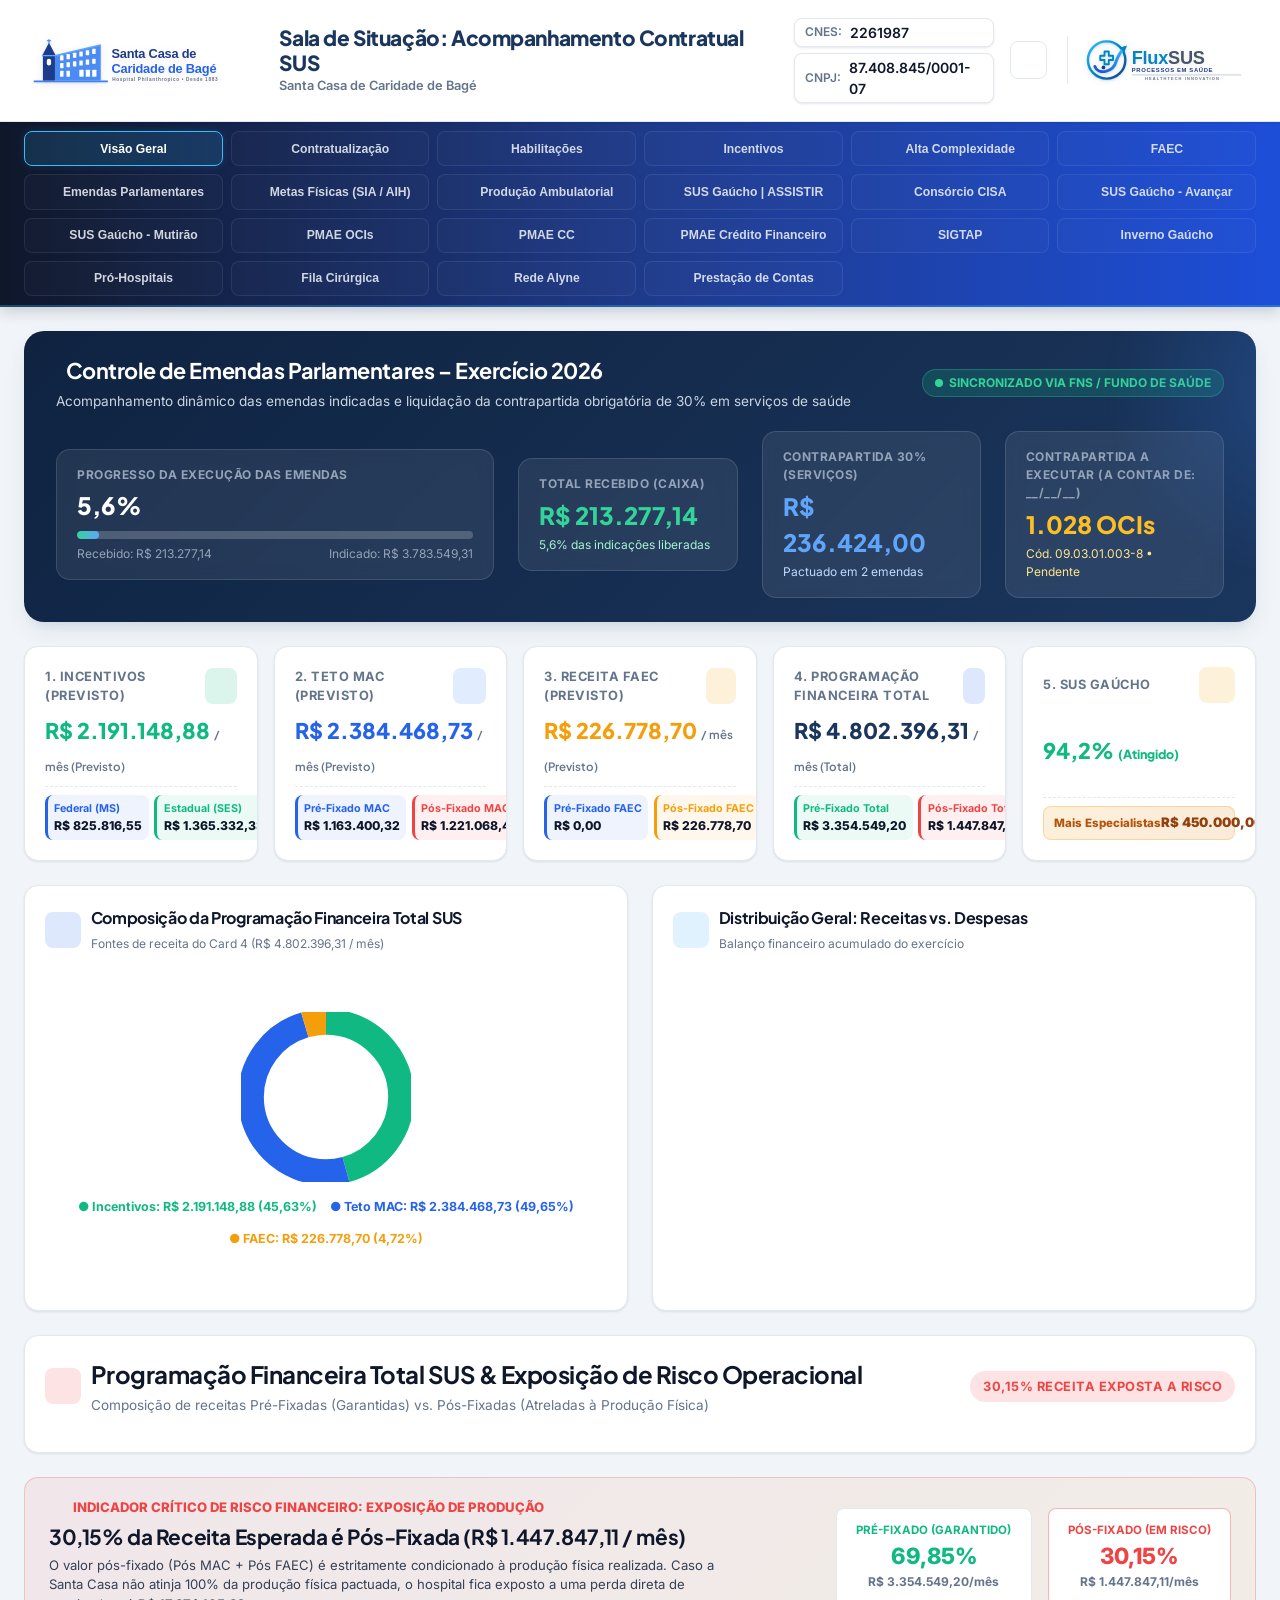
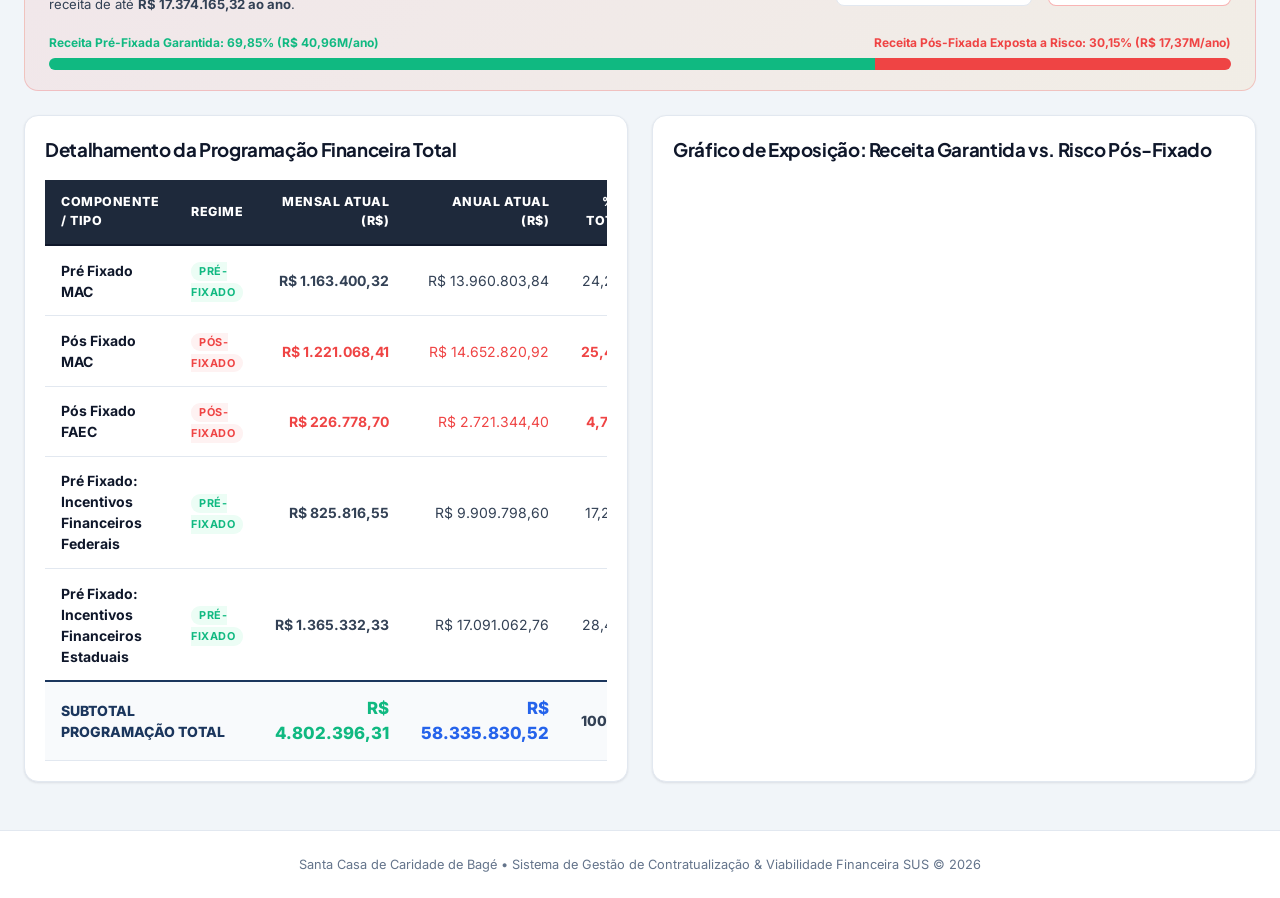
==== commit 39678785: "refactor(nav): mover botao de prestacao de contas para a ultima posicao do menu principal" ====
--- a/index.html
+++ b/index.html
@@ -215,9 +215,6 @@
         <button class="tab-btn" data-tab="tab-cisa" onclick="switchTab(this, 'tab-cisa')">
           <i data-lucide="building-2"></i> Consórcio CISA
         </button>
-        <button class="tab-btn" data-tab="tab-prestacao-contas" onclick="switchTab(this, 'tab-prestacao-contas')">
-          <i data-lucide="file-check"></i> Prestação de Contas
-        </button>
         <button class="tab-btn" data-tab="tab-sus-gaucho-avancar" onclick="switchTab(this, 'tab-sus-gaucho-avancar')">
           <i data-lucide="shield-check"></i> SUS Gaúcho - Avançar
         </button>
@@ -247,6 +244,9 @@
         </button>
         <button class="tab-btn" data-tab="tab-rede-alyne" onclick="switchTab(this, 'tab-rede-alyne')">
           <i data-lucide="baby"></i> Rede Alyne
+        </button>
+        <button class="tab-btn" data-tab="tab-prestacao-contas" onclick="switchTab(this, 'tab-prestacao-contas')">
+          <i data-lucide="file-check"></i> Prestação de Contas
         </button>
       </nav>
     </div>
@@ -7251,9 +7251,9 @@
   </div>
 
   <!-- Main JavaScript File -->
-  <script src="app.js?v=20260925_4"></script>
+  <script src="app.js?v=20260925_6"></script>
   <!-- Módulo de Prestação de Contas -->
-  <script src="prestacao_contas.js?v=20260925_4"></script>
+  <script src="prestacao_contas.js?v=20260925_6"></script>
   <script>
     if (typeof renderAssistirSidebar === 'function') {
       renderAssistirSidebar();
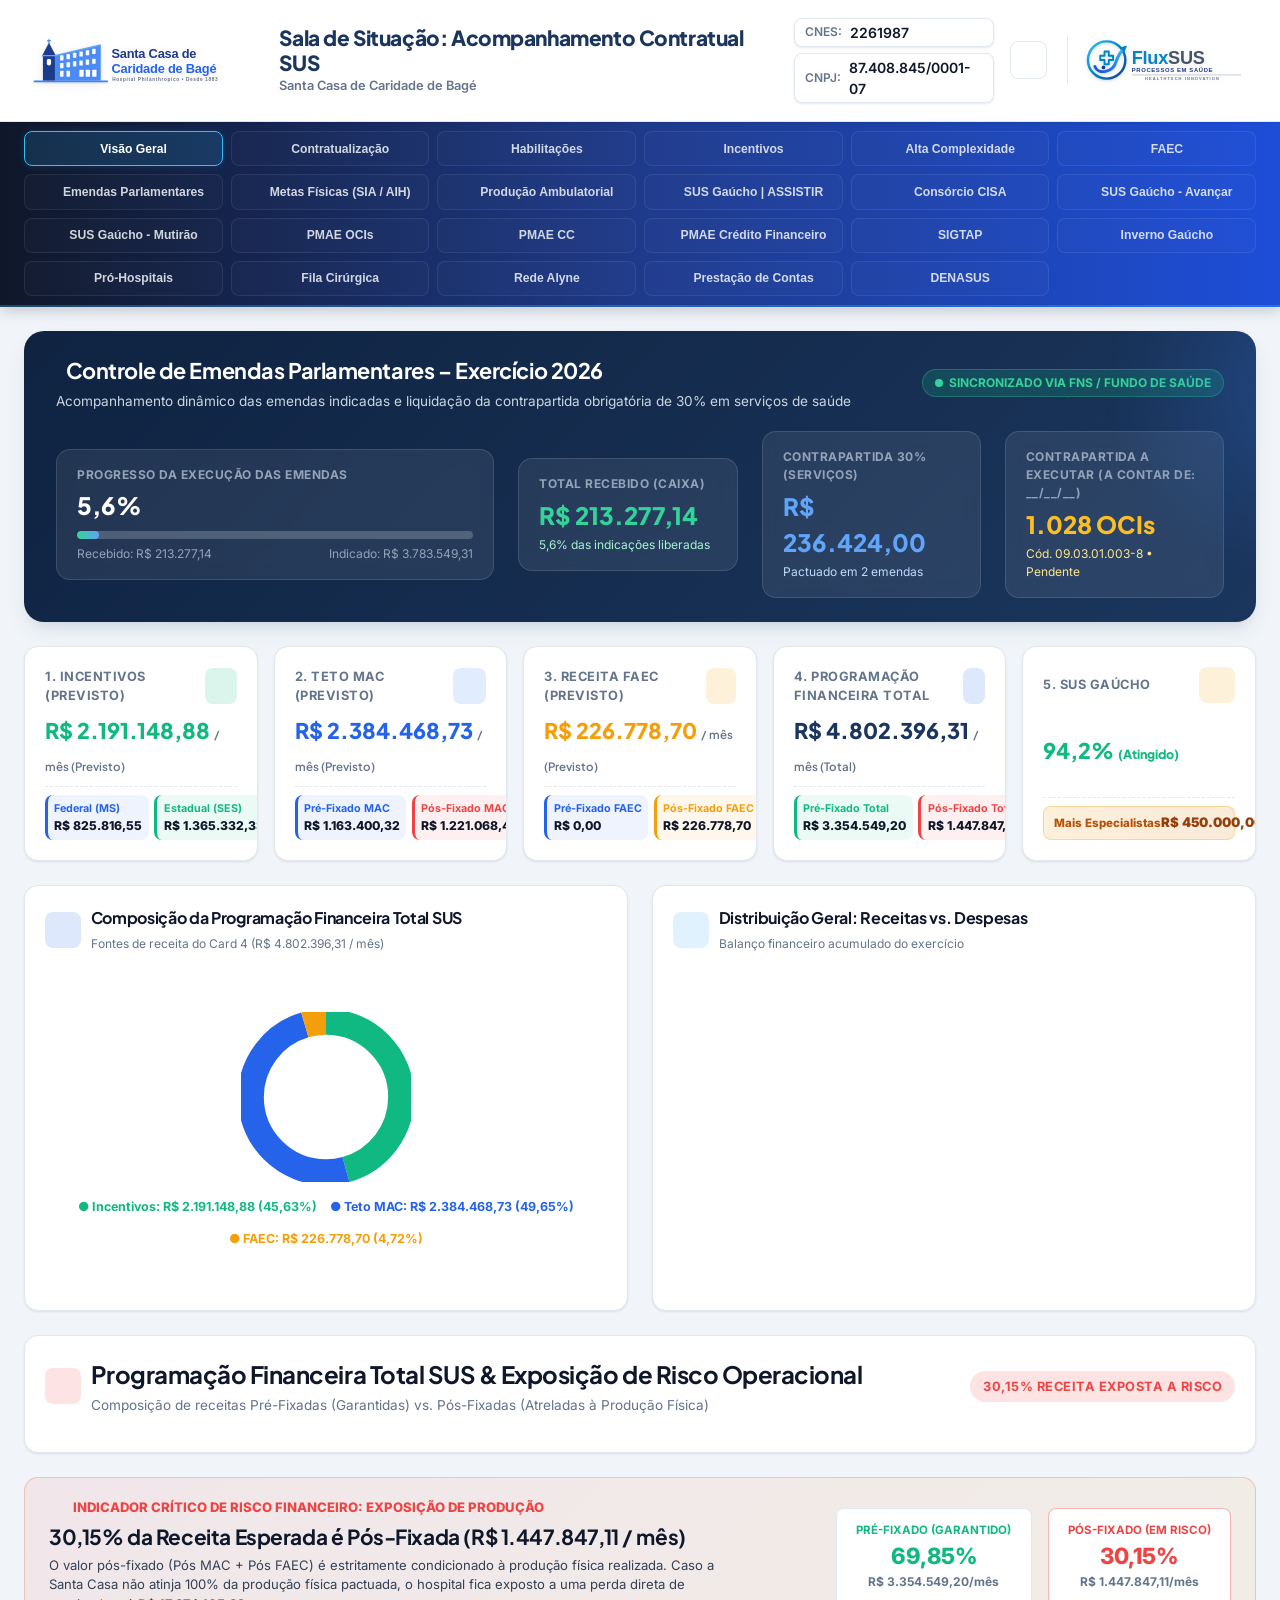
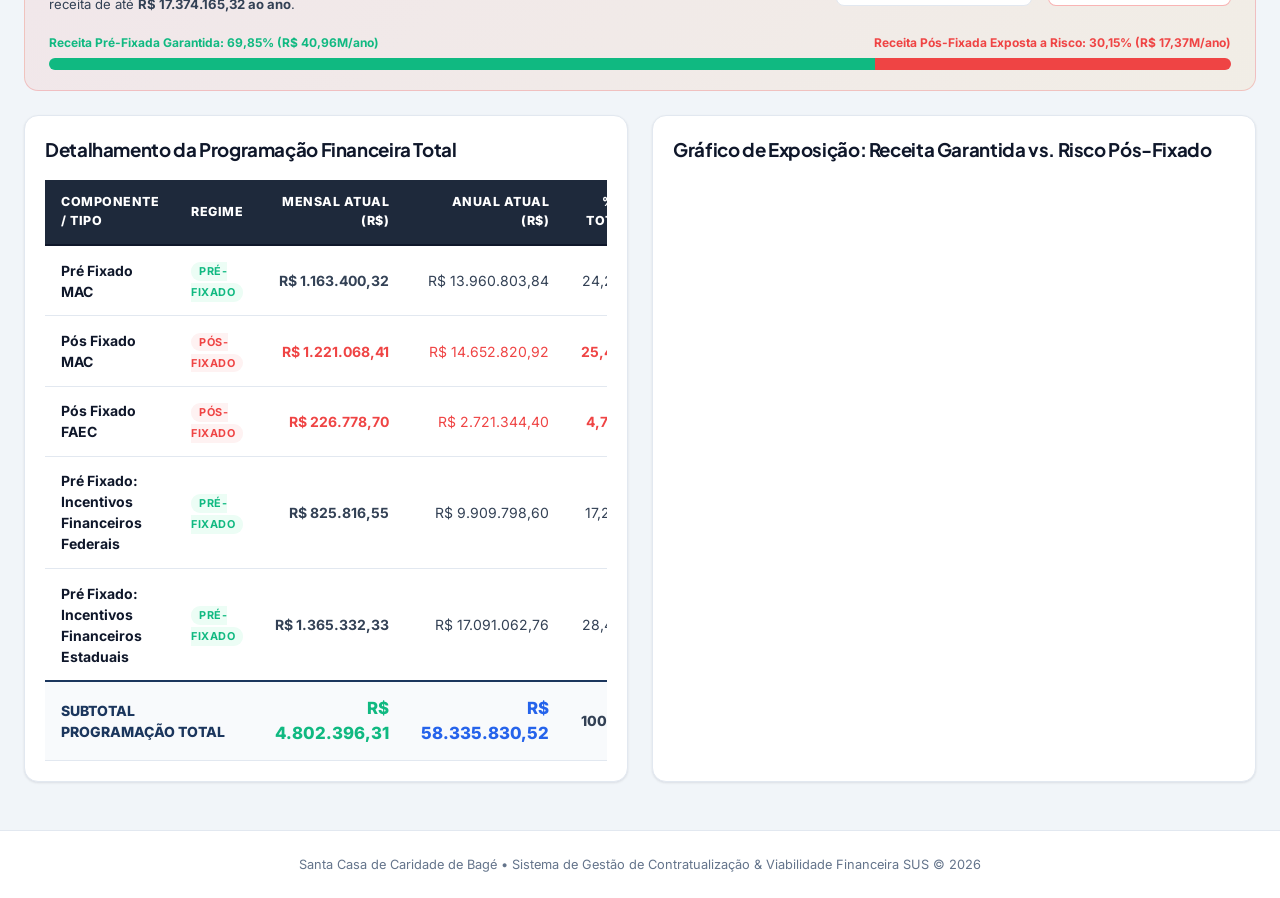
==== commit 9d6ead0a: "feat(denasus): criar novo modulo e botao DENASUS no dashboard da SCB" ====
--- a/index.html
+++ b/index.html
@@ -247,6 +247,9 @@
         </button>
         <button class="tab-btn" data-tab="tab-prestacao-contas" onclick="switchTab(this, 'tab-prestacao-contas')">
           <i data-lucide="file-check"></i> Prestação de Contas
+        </button>
+        <button class="tab-btn" data-tab="tab-denasus" onclick="switchTab(this, 'tab-denasus')">
+          <i data-lucide="scale"></i> DENASUS
         </button>
       </nav>
     </div>
@@ -7095,6 +7098,200 @@
         </div>
       </section>
 
+      <!-- TAB: DENASUS (DEPARTAMENTO NACIONAL DE AUDITORIA DO SUS) -->
+      <section id="tab-denasus" class="tab-pane">
+        <!-- Header Executivo DENASUS -->
+        <div class="card" style="margin-bottom: 1.5rem; padding: 1.25rem 1.75rem; border-left: 5px solid #0284c7; background: linear-gradient(135deg, var(--bg-card) 0%, rgba(2, 132, 199, 0.05) 100%);">
+          <div class="card-header" style="flex-wrap: wrap; gap: 1rem; justify-content: space-between; align-items: center; border-bottom: 1px solid var(--border-color); padding-bottom: 1rem; margin-bottom: 0.85rem;">
+            <div class="card-title-group" style="display: flex; align-items: center; gap: 1.25rem;">
+              <div class="card-icon" style="background: rgba(2, 132, 199, 0.12); color: #0284c7; width: 48px; height: 48px; border-radius: 10px; display: flex; align-items: center; justify-content: center;">
+                <i data-lucide="scale" style="width: 26px; height: 26px;"></i>
+              </div>
+              <div>
+                <div style="display: flex; align-items: center; gap: 0.6rem; flex-wrap: wrap;">
+                  <h2 style="margin: 0; font-size: 1.45rem; font-weight: 800; color: var(--text-title);">DENASUS — Departamento Nacional de Auditoria do SUS</h2>
+                  <span class="badge-sus" style="background: rgba(2, 132, 199, 0.12); color: #0284c7; border: 1px solid rgba(2, 132, 199, 0.3); font-weight: 800; font-size: 0.72rem; padding: 0.25rem 0.65rem; border-radius: 99px;">
+                    SNA · MINISTÉRIO DA SAÚDE
+                  </span>
+                </div>
+                <p style="margin: 0.25rem 0 0 0; font-size: 0.88rem; color: var(--text-muted);">
+                  Sistema Nacional de Auditoria (SNA) • Monitoramento de Conformidade Regulatória, Auditoria Concorrente e Gestão Preventiva de Glosas SUS • Santa Casa de Caridade de Bagé
+                </p>
+              </div>
+            </div>
+            <div style="display: flex; gap: 0.75rem; align-items: center;">
+              <span class="badge-sus" style="background: rgba(16, 185, 129, 0.12); color: var(--success); font-weight: 800; font-size: 0.8rem; padding: 0.4rem 0.85rem; border-radius: 99px; display: flex; align-items: center; gap: 0.4rem;">
+                <i data-lucide="shield-check" style="width: 14px; height: 14px;"></i> Conformidade Operacional Ativa
+              </span>
+            </div>
+          </div>
+        </div>
+
+        <!-- 4 KPI Cards de Auditoria & Conformidade -->
+        <div class="kpi-grid" style="display: grid; grid-template-columns: repeat(auto-fit, minmax(240px, 1fr)); gap: 1rem; margin-bottom: 1.5rem;">
+          <div class="card" style="padding: 1.25rem; border-top: 3px solid #0284c7;">
+            <div style="display: flex; justify-content: space-between; align-items: start; margin-bottom: 0.5rem;">
+              <span style="font-size: 0.8rem; font-weight: 700; color: var(--text-muted); text-transform: uppercase; letter-spacing: 0.5px;">Auditorias Realizadas</span>
+              <div style="background: rgba(2, 132, 199, 0.1); color: #0284c7; padding: 6px; border-radius: 8px;">
+                <i data-lucide="file-check-2" style="width: 18px; height: 18px;"></i>
+              </div>
+            </div>
+            <div style="font-size: 1.65rem; font-weight: 800; color: var(--text-title); margin-bottom: 0.25rem;">12 Relatórios</div>
+            <span style="font-size: 0.8rem; color: var(--success); display: flex; align-items: center; gap: 4px;">
+              <i data-lucide="check-circle" style="width: 12px; height: 12px;"></i> 100% dos planos de ação atendidos
+            </span>
+          </div>
+
+          <div class="card" style="padding: 1.25rem; border-top: 3px solid #10b981;">
+            <div style="display: flex; justify-content: space-between; align-items: start; margin-bottom: 0.5rem;">
+              <span style="font-size: 0.8rem; font-weight: 700; color: var(--text-muted); text-transform: uppercase; letter-spacing: 0.5px;">Índice de Conformidade SNA</span>
+              <div style="background: rgba(16, 185, 129, 0.1); color: #10b981; padding: 6px; border-radius: 8px;">
+                <i data-lucide="shield-check" style="width: 18px; height: 18px;"></i>
+              </div>
+            </div>
+            <div style="font-size: 1.65rem; font-weight: 800; color: var(--success); margin-bottom: 0.25rem;">98,4%</div>
+            <span style="font-size: 0.8rem; color: var(--text-muted);">
+              Aderência às Portarias SAES/MS e Contrato SUS
+            </span>
+          </div>
+
+          <div class="card" style="padding: 1.25rem; border-top: 3px solid #8b5cf6;">
+            <div style="display: flex; justify-content: space-between; align-items: start; margin-bottom: 0.5rem;">
+              <span style="font-size: 0.8rem; font-weight: 700; color: var(--text-muted); text-transform: uppercase; letter-spacing: 0.5px;">Glosas Evitadas (2026)</span>
+              <div style="background: rgba(139, 92, 246, 0.1); color: #8b5cf6; padding: 6px; border-radius: 8px;">
+                <i data-lucide="trending-up" style="width: 18px; height: 18px;"></i>
+              </div>
+            </div>
+            <div style="font-size: 1.65rem; font-weight: 800; color: #8b5cf6; margin-bottom: 0.25rem;">R$ 1.842.650,00</div>
+            <span style="font-size: 0.8rem; color: var(--text-muted);">
+              Auditoria interna prévia SIA / SIH e RFINAL
+            </span>
+          </div>
+
+          <div class="card" style="padding: 1.25rem; border-top: 3px solid #f59e0b;">
+            <div style="display: flex; justify-content: space-between; align-items: start; margin-bottom: 0.5rem;">
+              <span style="font-size: 0.8rem; font-weight: 700; color: var(--text-muted); text-transform: uppercase; letter-spacing: 0.5px;">Diligências em Monitoramento</span>
+              <div style="background: rgba(245, 158, 11, 0.1); color: #f59e0b; padding: 6px; border-radius: 8px;">
+                <i data-lucide="clock" style="width: 18px; height: 18px;"></i>
+              </div>
+            </div>
+            <div style="font-size: 1.65rem; font-weight: 800; color: #f59e0b; margin-bottom: 0.25rem;">02 Processos</div>
+            <span style="font-size: 0.8rem; color: var(--text-muted);">
+              Prazo regular e instrução documental completa
+            </span>
+          </div>
+        </div>
+
+        <!-- Matriz de Auditoria e Apontamentos -->
+        <div class="card" style="margin-bottom: 1.5rem; padding: 1.5rem;">
+          <div style="display: flex; justify-content: space-between; align-items: center; margin-bottom: 1.25rem; border-bottom: 1px solid var(--border-color); padding-bottom: 0.75rem; flex-wrap: wrap; gap: 0.75rem;">
+            <div>
+              <h3 style="margin: 0; font-size: 1.15rem; font-weight: 800; color: var(--text-title); display: flex; align-items: center; gap: 0.5rem;">
+                <i data-lucide="clipboard-list" style="color: #0284c7; width: 20px; height: 20px;"></i>
+                Matriz de Auditorias Oficiais & Relatórios do Sistema Nacional de Auditoria (SNA)
+              </h3>
+              <p style="margin: 0.25rem 0 0 0; font-size: 0.82rem; color: var(--text-muted);">
+                Acompanhamento dos relatórios de auditoria do DENASUS, Auditoria Estadual (SES/RS) e Auditoria Municipal do SUS
+              </p>
+            </div>
+            <div style="display: flex; gap: 0.5rem;">
+              <span class="badge-sus" style="background: rgba(2, 132, 199, 0.08); color: #0284c7; font-weight: 700; font-size: 0.75rem; padding: 0.35rem 0.75rem; border-radius: 6px;">
+                Exercício 2025/2026
+              </span>
+            </div>
+          </div>
+
+          <div class="table-responsive" style="overflow-x: auto;">
+            <table class="cisa-table-modern" style="width: 100%; font-size: 0.85rem;">
+              <thead>
+                <tr>
+                  <th style="min-width: 140px;">Nº Relatório / Exercício</th>
+                  <th style="min-width: 200px;">Objeto da Auditoria</th>
+                  <th style="min-width: 130px; text-align: center;">Órgão Auditor</th>
+                  <th style="min-width: 120px; text-align: center;">Período Auditado</th>
+                  <th style="min-width: 140px; text-align: center;">Parecer / Situação</th>
+                  <th style="min-width: 180px;">Plano de Ação Corretiva</th>
+                </tr>
+              </thead>
+              <tbody>
+                <tr>
+                  <td style="font-weight: 700; color: var(--text-title);">RA nº 18.420/2025</td>
+                  <td>Contratualização MAC, Cumprimento de Metas Físicas SIA/SIH e Leitos SUS</td>
+                  <td style="text-align: center;"><span class="badge-sus" style="background: rgba(2, 132, 199, 0.12); color: #0284c7; font-weight: 700;">DENASUS / Núcleo RS</span></td>
+                  <td style="text-align: center; color: var(--text-muted);">Jan a Dez/2025</td>
+                  <td style="text-align: center;"><span class="badge-sus" style="background: rgba(16, 185, 129, 0.12); color: var(--success); font-weight: 800;">Regular c/ Recomendações</span></td>
+                  <td style="color: var(--text-muted);">Ajuste de registro de laudos no prontuário eletrônico (concluído)</td>
+                </tr>
+                <tr>
+                  <td style="font-weight: 700; color: var(--text-title);">AUD-SES nº 042/2026</td>
+                  <td>Programa ASSISTIR — Incentivos de Custeio e Ambulatórios Especializados</td>
+                  <td style="text-align: center;"><span class="badge-sus" style="background: rgba(139, 92, 246, 0.12); color: #8b5cf6; font-weight: 700;">Auditoria SES/RS</span></td>
+                  <td style="text-align: center; color: var(--text-muted);">1º Trimestre/2026</td>
+                  <td style="text-align: center;"><span class="badge-sus" style="background: rgba(16, 185, 129, 0.12); color: var(--success); font-weight: 800;">Aprovado Plenamente</span></td>
+                  <td style="color: var(--text-muted);">Metas e indicadores 100% validados na DGAE/SES</td>
+                </tr>
+                <tr>
+                  <td style="font-weight: 700; color: var(--text-title);">AUD-CONC nº 08/2026</td>
+                  <td>Produção Ambulatorial CISA e Portaria SES/RS nº 611/2026 (Mutirão SUS Gaúcho)</td>
+                  <td style="text-align: center;"><span class="badge-sus" style="background: rgba(245, 158, 11, 0.12); color: #f59e0b; font-weight: 700;">Auditoria Interna / CISA</span></td>
+                  <td style="text-align: center; color: var(--text-muted);">Jun a Ago/2026</td>
+                  <td style="text-align: center;"><span class="badge-sus" style="background: rgba(2, 132, 199, 0.12); color: #0284c7; font-weight: 800;">Em Monitoramento</span></td>
+                  <td style="color: var(--text-muted);">Acompanhamento concorrente de rateio 80/20 e faturamento pactuado</td>
+                </tr>
+                <tr>
+                  <td style="font-weight: 700; color: var(--text-title);">VERIF-SIA nº 115/2026</td>
+                  <td>Auditoria de Fechamento do Relatório RFINAL (BPA-I, APAC Nefro/Onco)</td>
+                  <td style="text-align: center;"><span class="badge-sus" style="background: rgba(16, 185, 129, 0.12); color: var(--success); font-weight: 700;">AUDSUS / DATASUS</span></td>
+                  <td style="text-align: center; color: var(--text-muted);">Jul/2026</td>
+                  <td style="text-align: center;"><span class="badge-sus" style="background: rgba(16, 185, 129, 0.12); color: var(--success); font-weight: 800;">Consistente / Sem Glosas</span></td>
+                  <td style="color: var(--text-muted);">Compatibilidade total entre físico programado e orçado</td>
+                </tr>
+              </tbody>
+            </table>
+          </div>
+        </div>
+
+        <!-- Painel de Diretrizes e Normativas do DENASUS -->
+        <div style="display: grid; grid-template-columns: repeat(auto-fit, minmax(320px, 1fr)); gap: 1.25rem;">
+          <div class="card" style="padding: 1.25rem;">
+            <h4 style="margin: 0 0 0.85rem 0; font-size: 1rem; font-weight: 800; color: var(--text-title); display: flex; align-items: center; gap: 0.5rem;">
+              <i data-lucide="book-open" style="color: #0284c7; width: 18px; height: 18px;"></i>
+              Pilares de Fiscalização e Auditoria DENASUS
+            </h4>
+            <div style="display: flex; flex-direction: column; gap: 0.65rem; font-size: 0.85rem;">
+              <div style="padding: 0.65rem; background: var(--bg-body); border-radius: 6px; border-left: 3px solid #0284c7;">
+                <strong>1. Regularidade Contratual:</strong> Cumprimento das cláusulas quantitativas e qualitativas da contratualização hospitalar com a Secretaria de Saúde.
+              </div>
+              <div style="padding: 0.65rem; background: var(--bg-body); border-radius: 6px; border-left: 3px solid #10b981;">
+                <strong>2. Fidedignidade de Produção:</strong> Rastreabilidade de prontuários, BPA e AIH aprovadas no SIA/SIH sem sobreposição ou inconsistência cadastral.
+              </div>
+              <div style="padding: 0.65rem; background: var(--bg-body); border-radius: 6px; border-left: 3px solid #8b5cf6;">
+                <strong>3. Aplicação dos Incentivos:</strong> Destinação e prestação de contas dos incentivos de custeio federais (MAC/FAEC) e estaduais (ASSISTIR/SUS Gaúcho).
+              </div>
+            </div>
+          </div>
+
+          <div class="card" style="padding: 1.25rem;">
+            <h4 style="margin: 0 0 0.85rem 0; font-size: 1rem; font-weight: 800; color: var(--text-title); display: flex; align-items: center; gap: 0.5rem;">
+              <i data-lucide="file-up" style="color: #0284c7; width: 18px; height: 18px;"></i>
+              Módulo de Integração AUDSUS / RFINAL
+            </h4>
+            <p style="font-size: 0.82rem; color: var(--text-muted); margin-bottom: 0.85rem;">
+              Ferramenta de validação prévia de relatórios do DATASUS para auditoria concorrente e blindagem contra glosas no faturamento hospitalar.
+            </p>
+            <div style="border: 2px dashed rgba(2, 132, 199, 0.3); border-radius: 8px; padding: 1.25rem; text-align: center; background: rgba(2, 132, 199, 0.02);">
+              <i data-lucide="upload-cloud" style="width: 32px; height: 32px; color: #0284c7; margin-bottom: 0.5rem;"></i>
+              <div style="font-weight: 700; font-size: 0.88rem; color: var(--text-title); margin-bottom: 0.25rem;">
+                Relatórios SIA/SUS & RFINAL
+              </div>
+              <span style="font-size: 0.78rem; color: var(--text-muted);">
+                Compatível com arquivos RFINAL_AMB (latin-1 / DATASUS / SIA)
+              </span>
+            </div>
+          </div>
+        </div>
+      </section>
+
     </main>
 
     <!-- Modal: Adicionar Novo Incentivo -->
